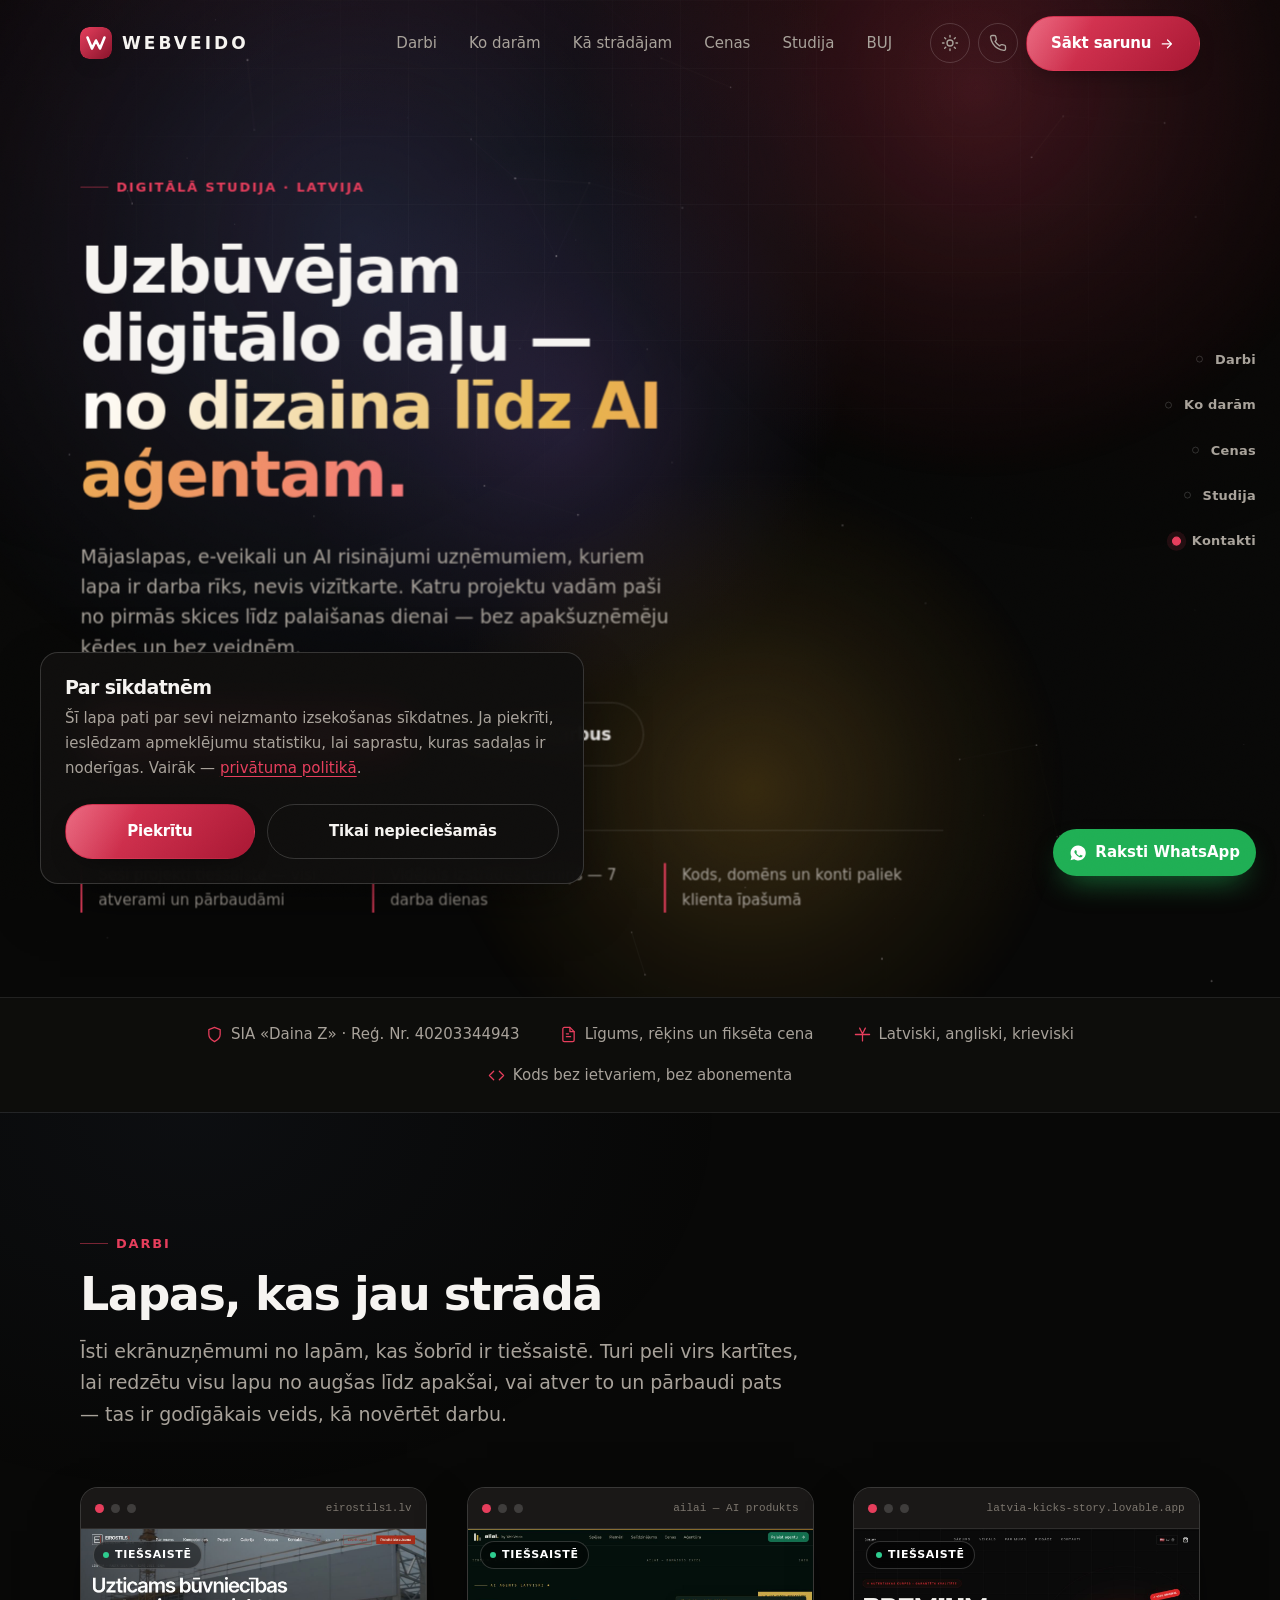
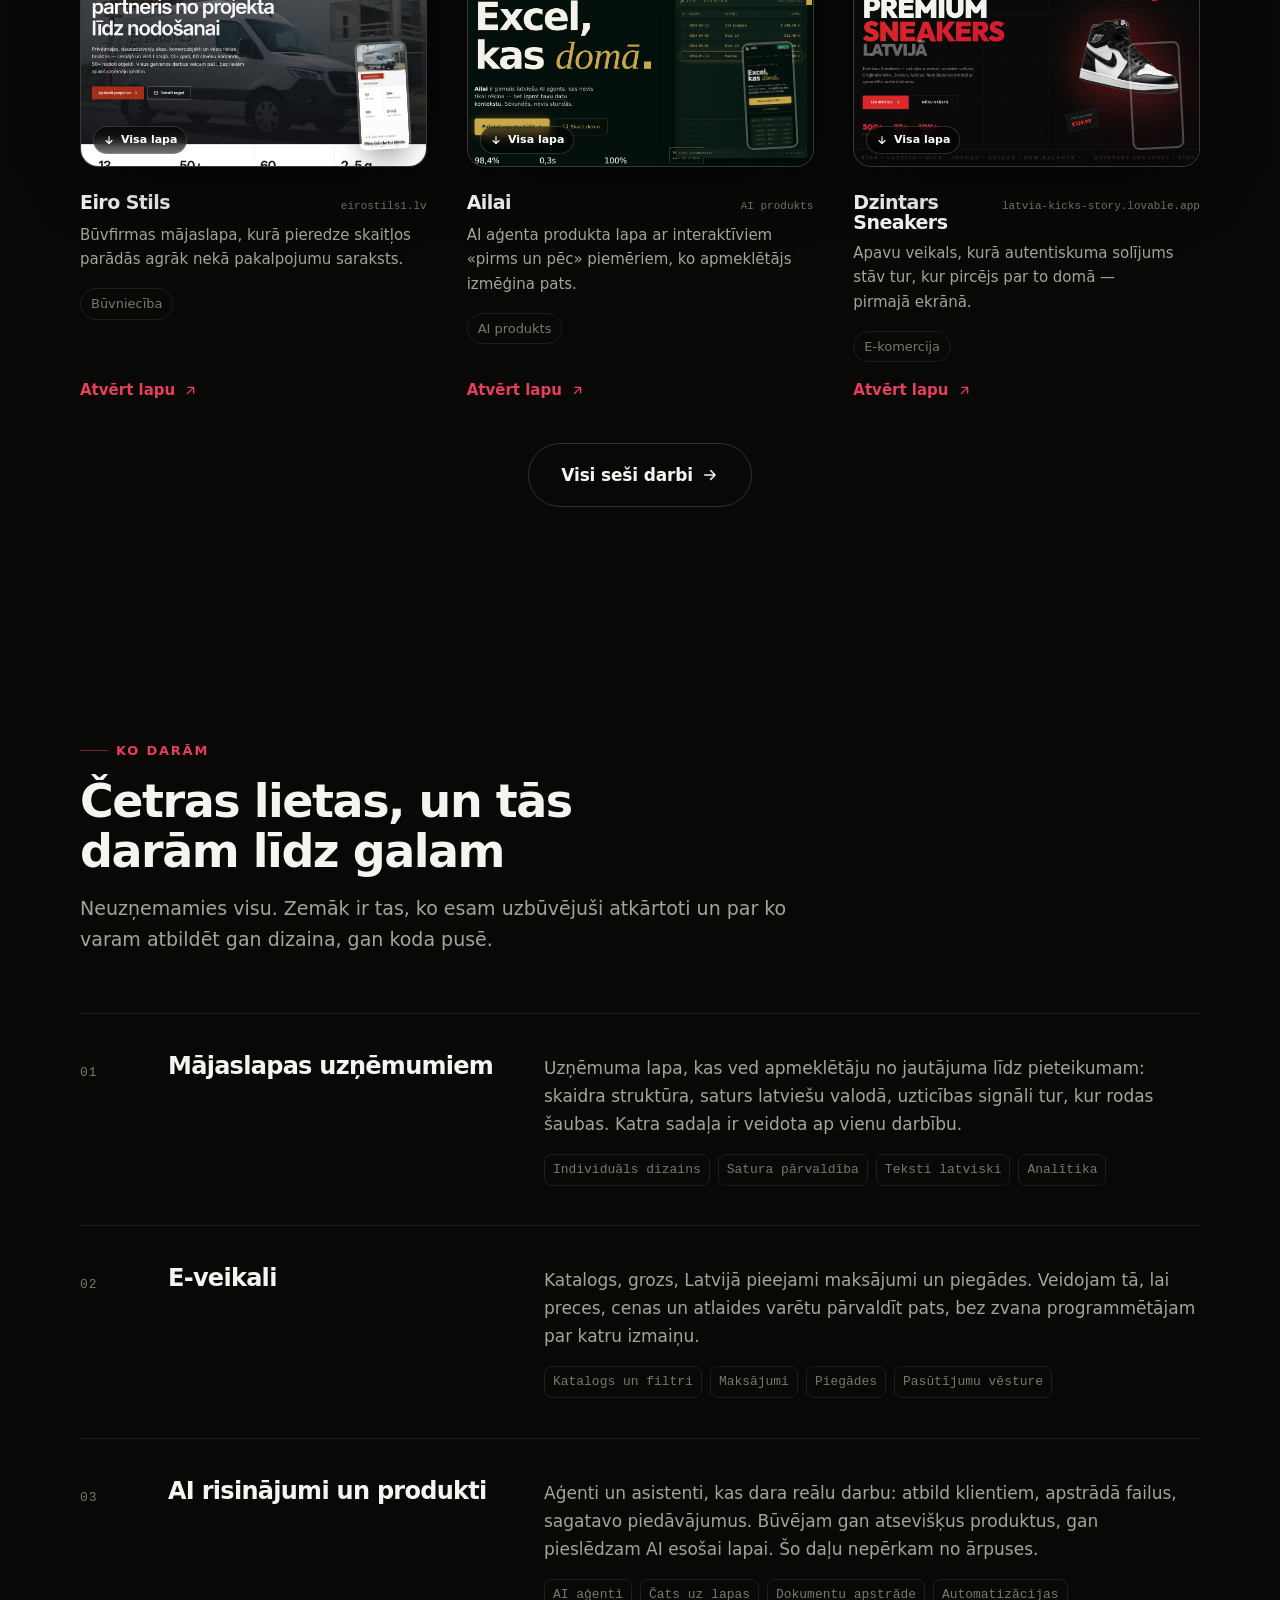
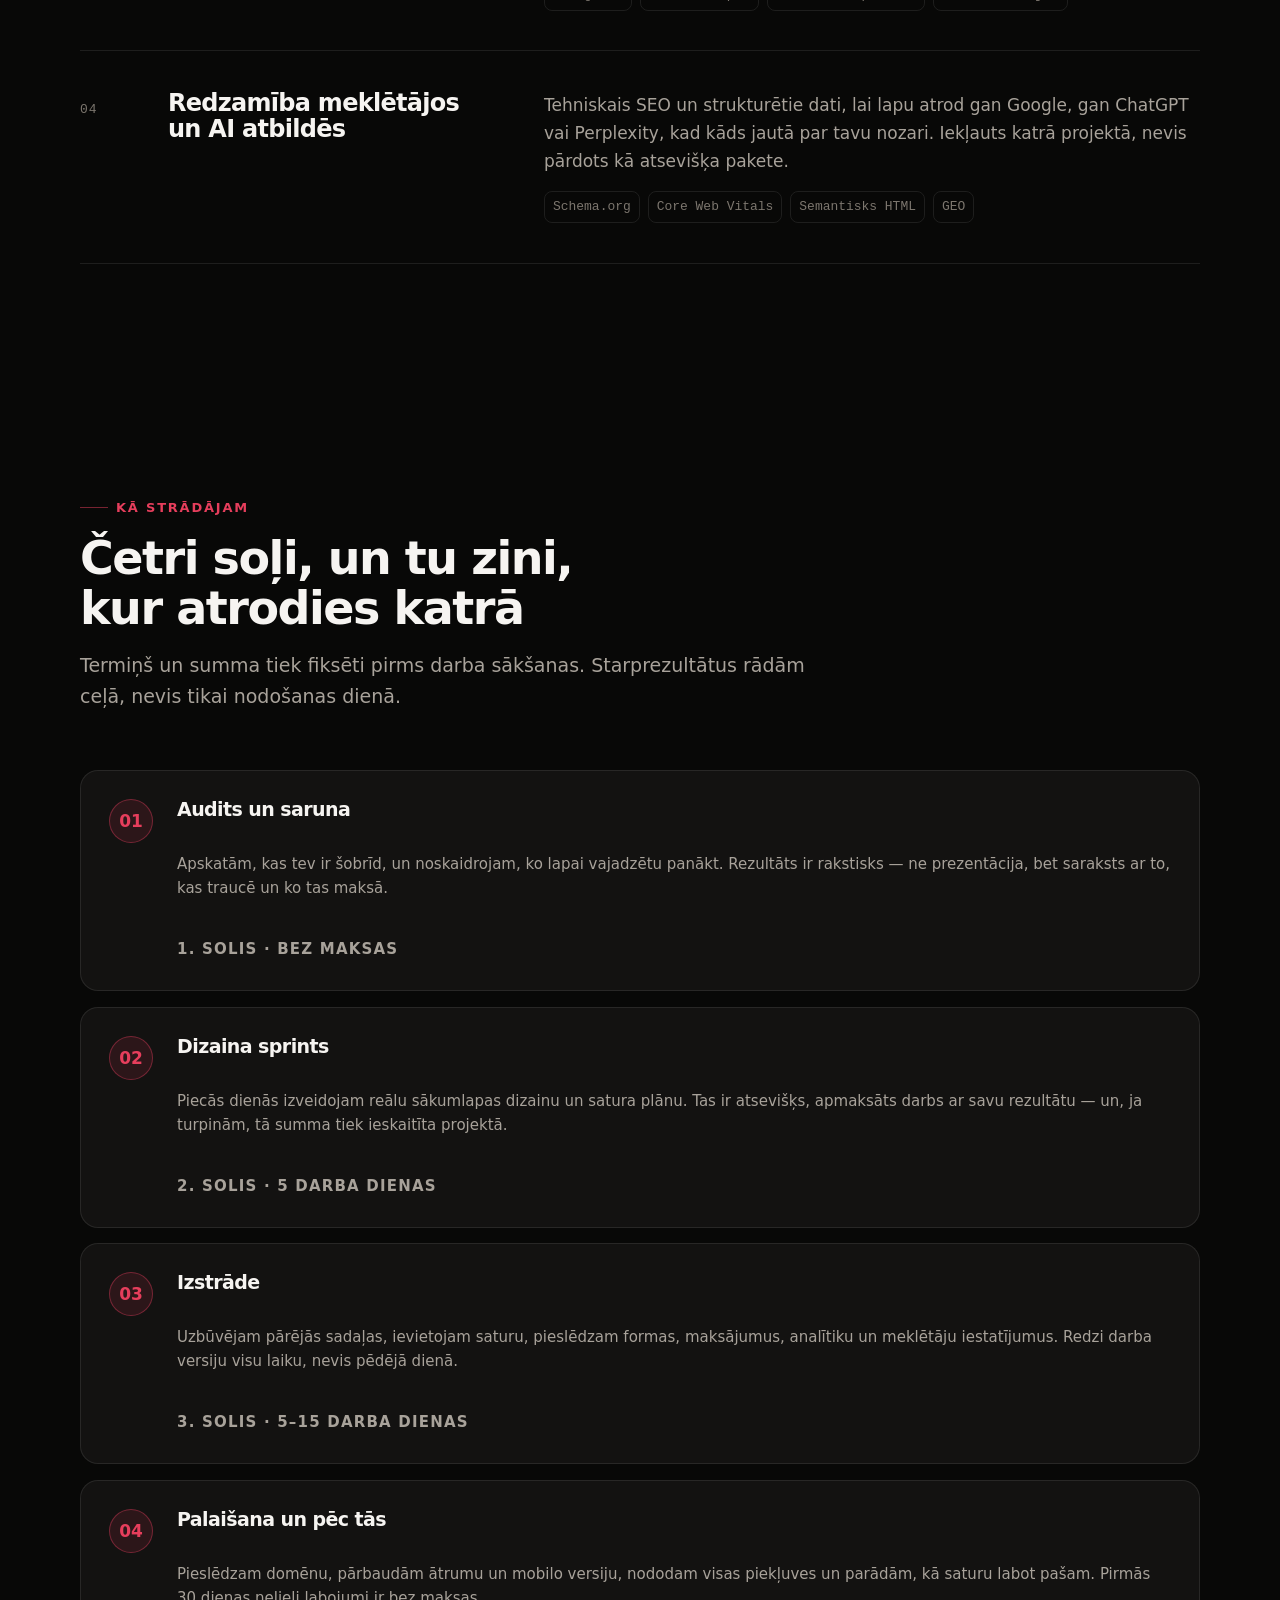
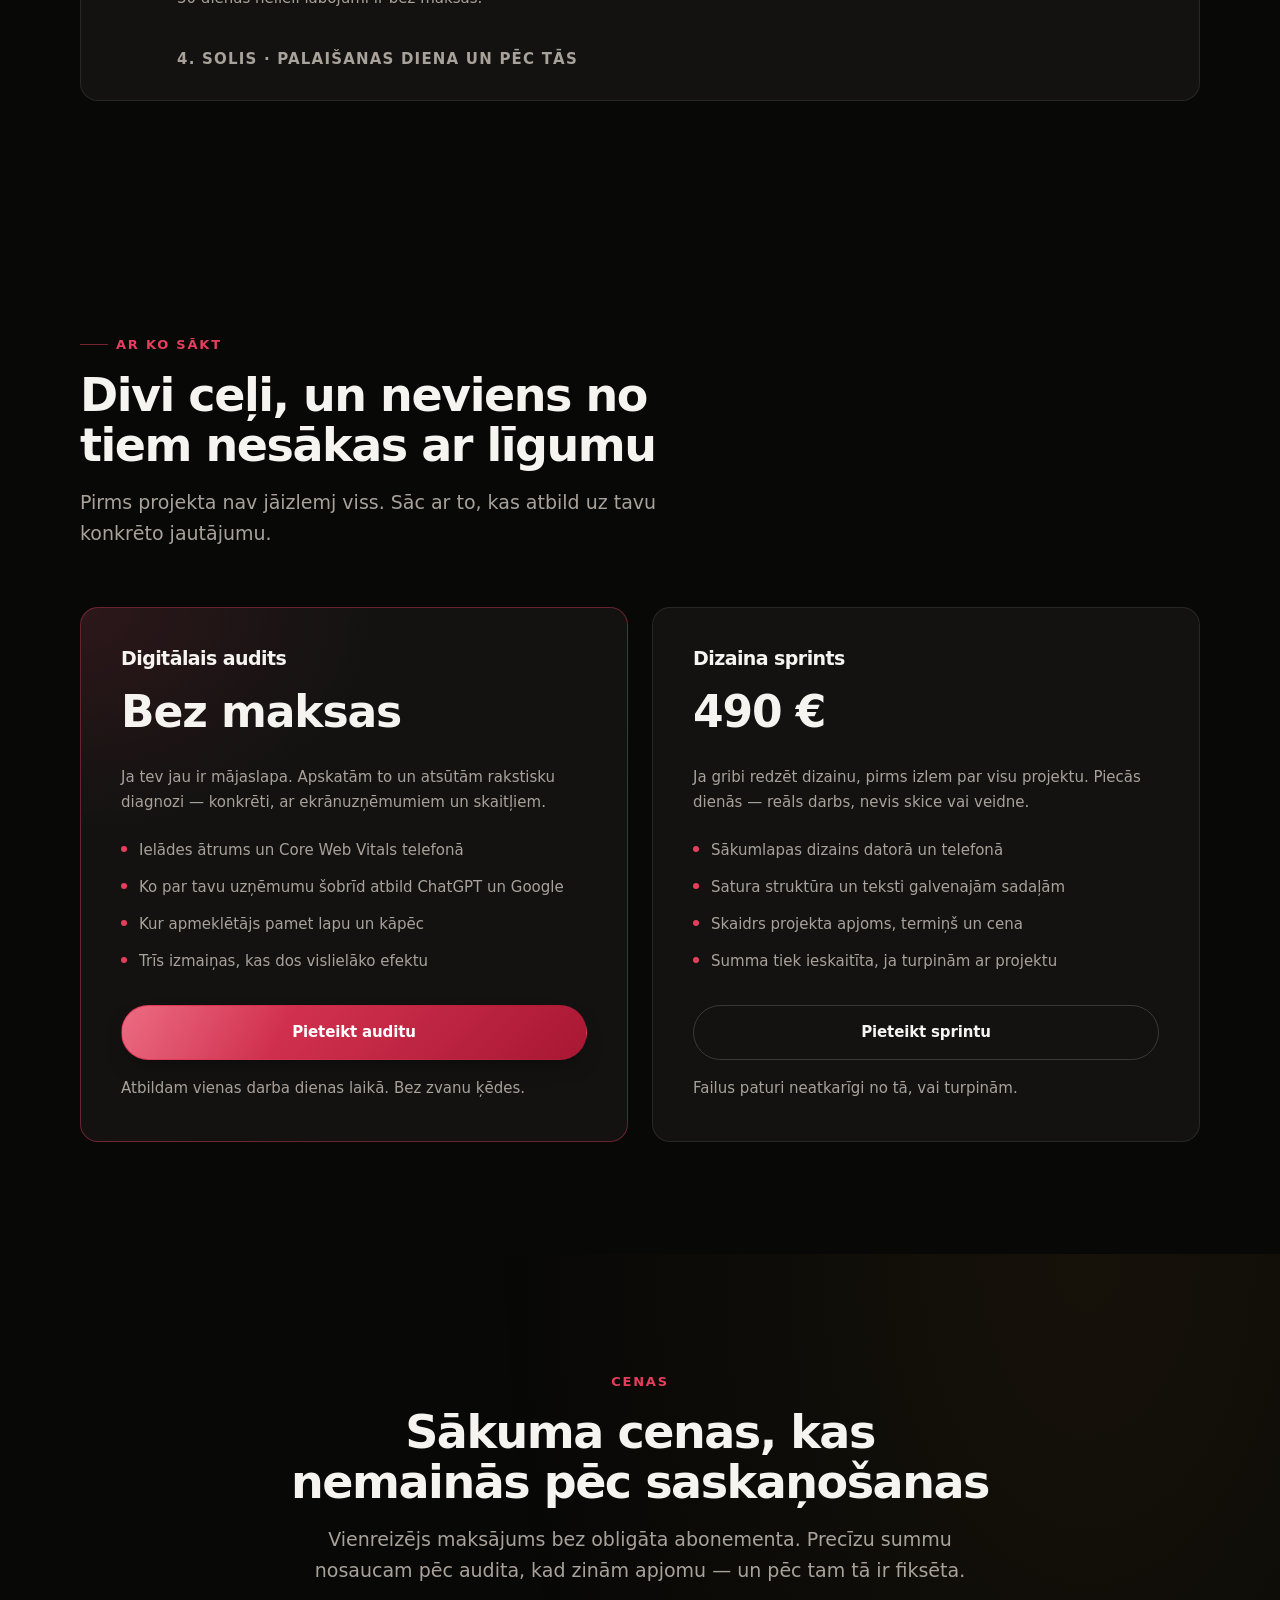
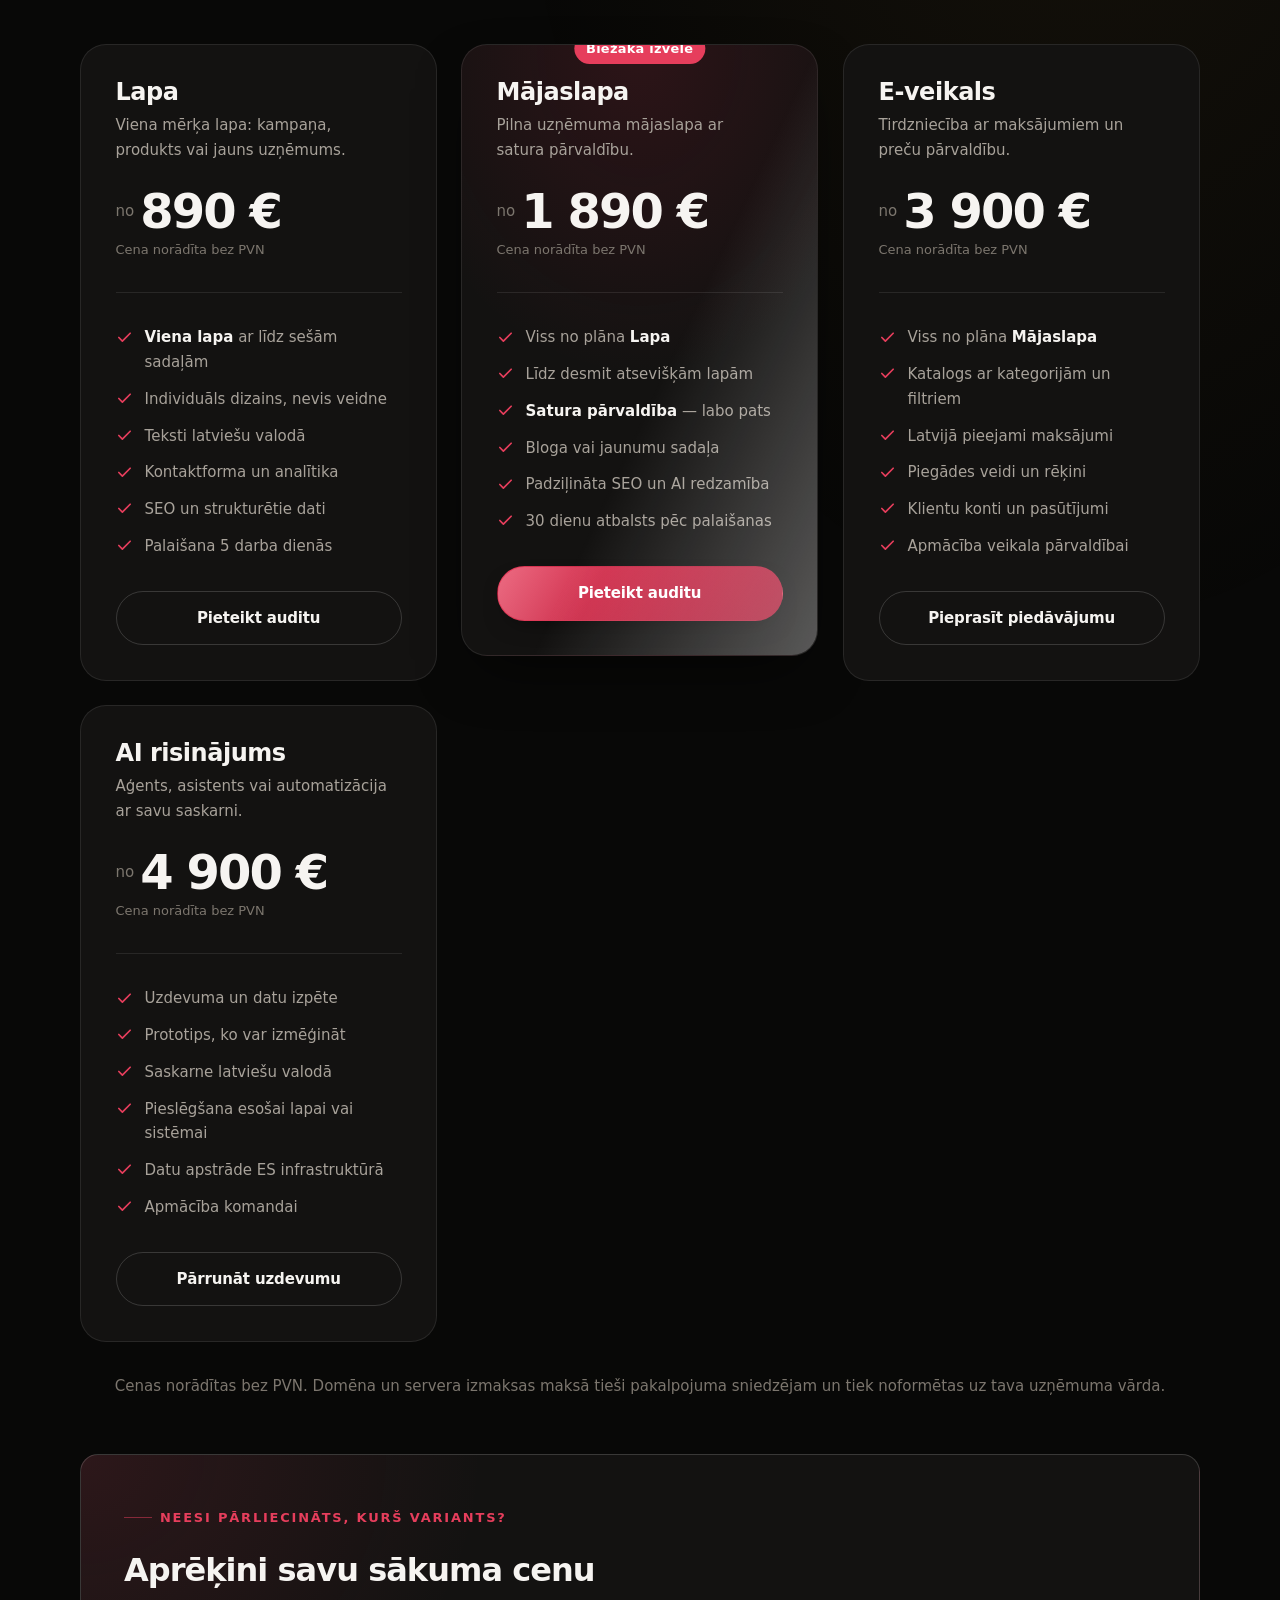
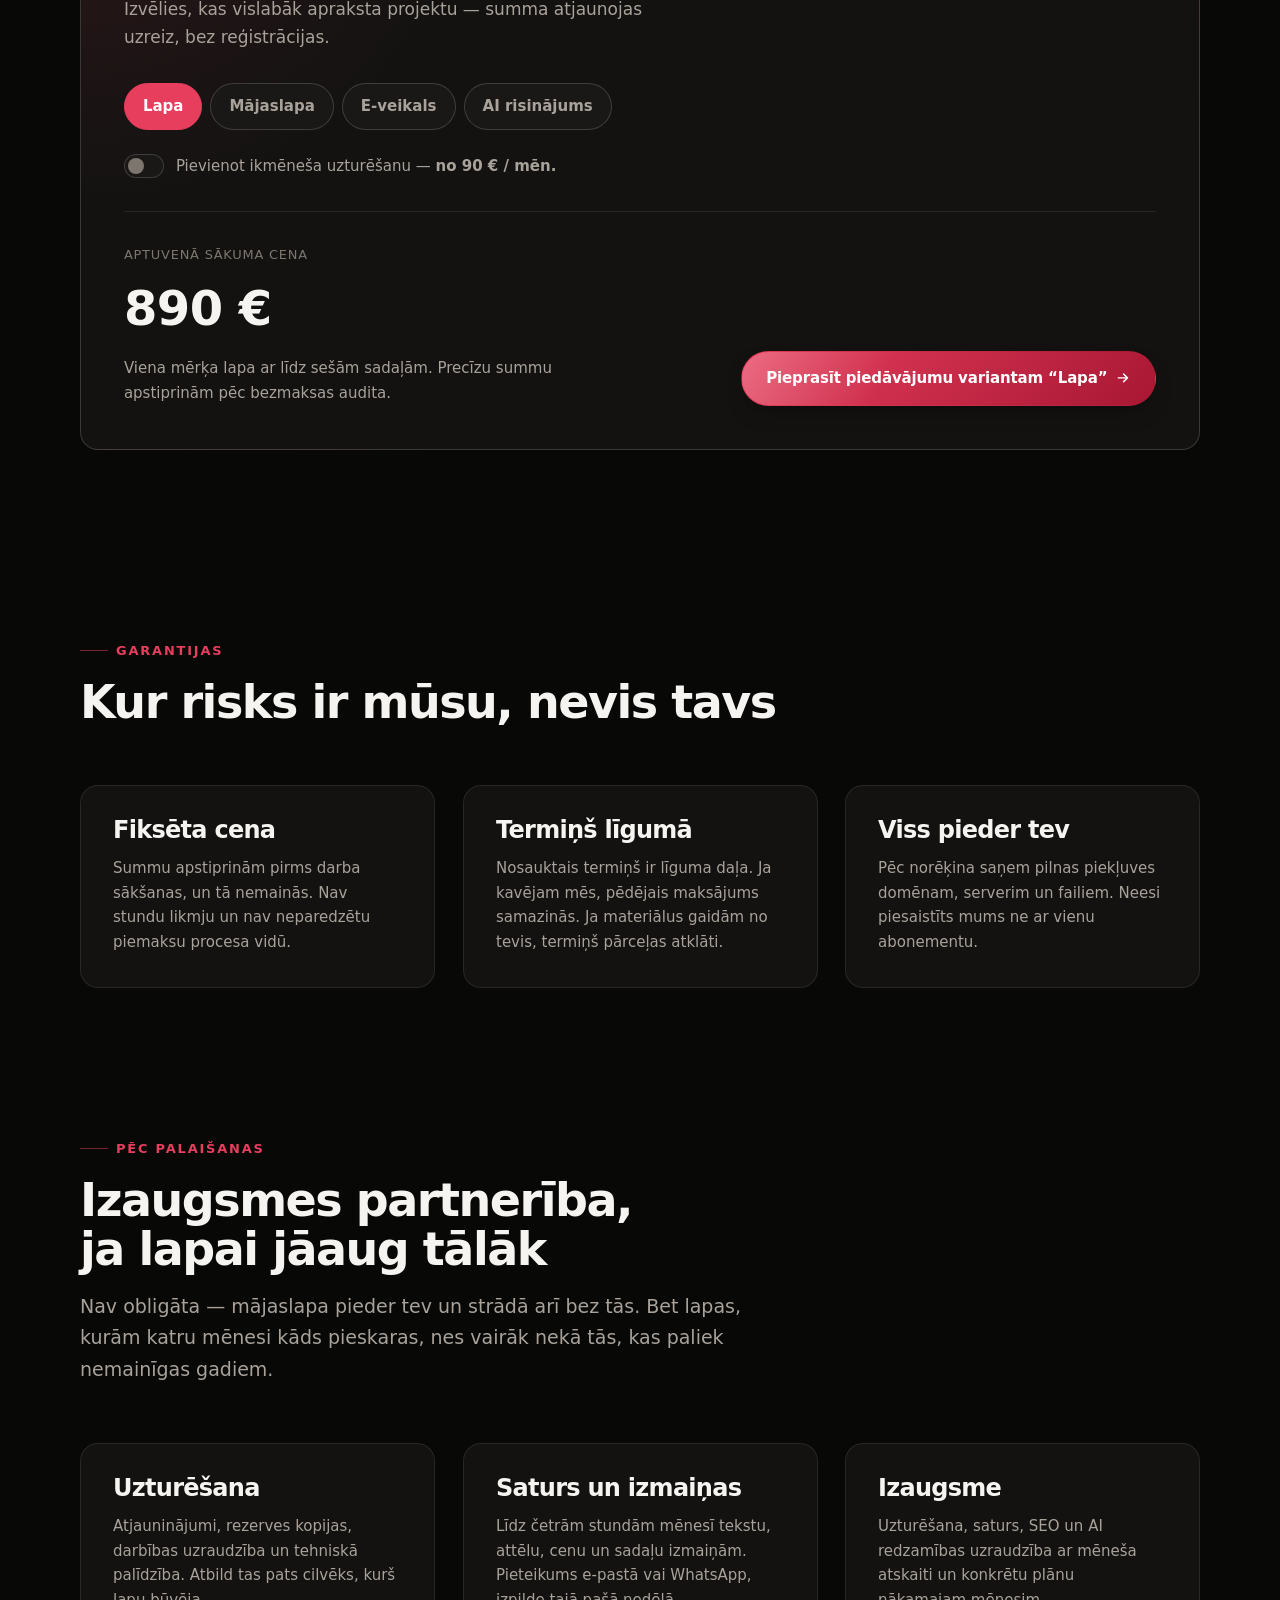
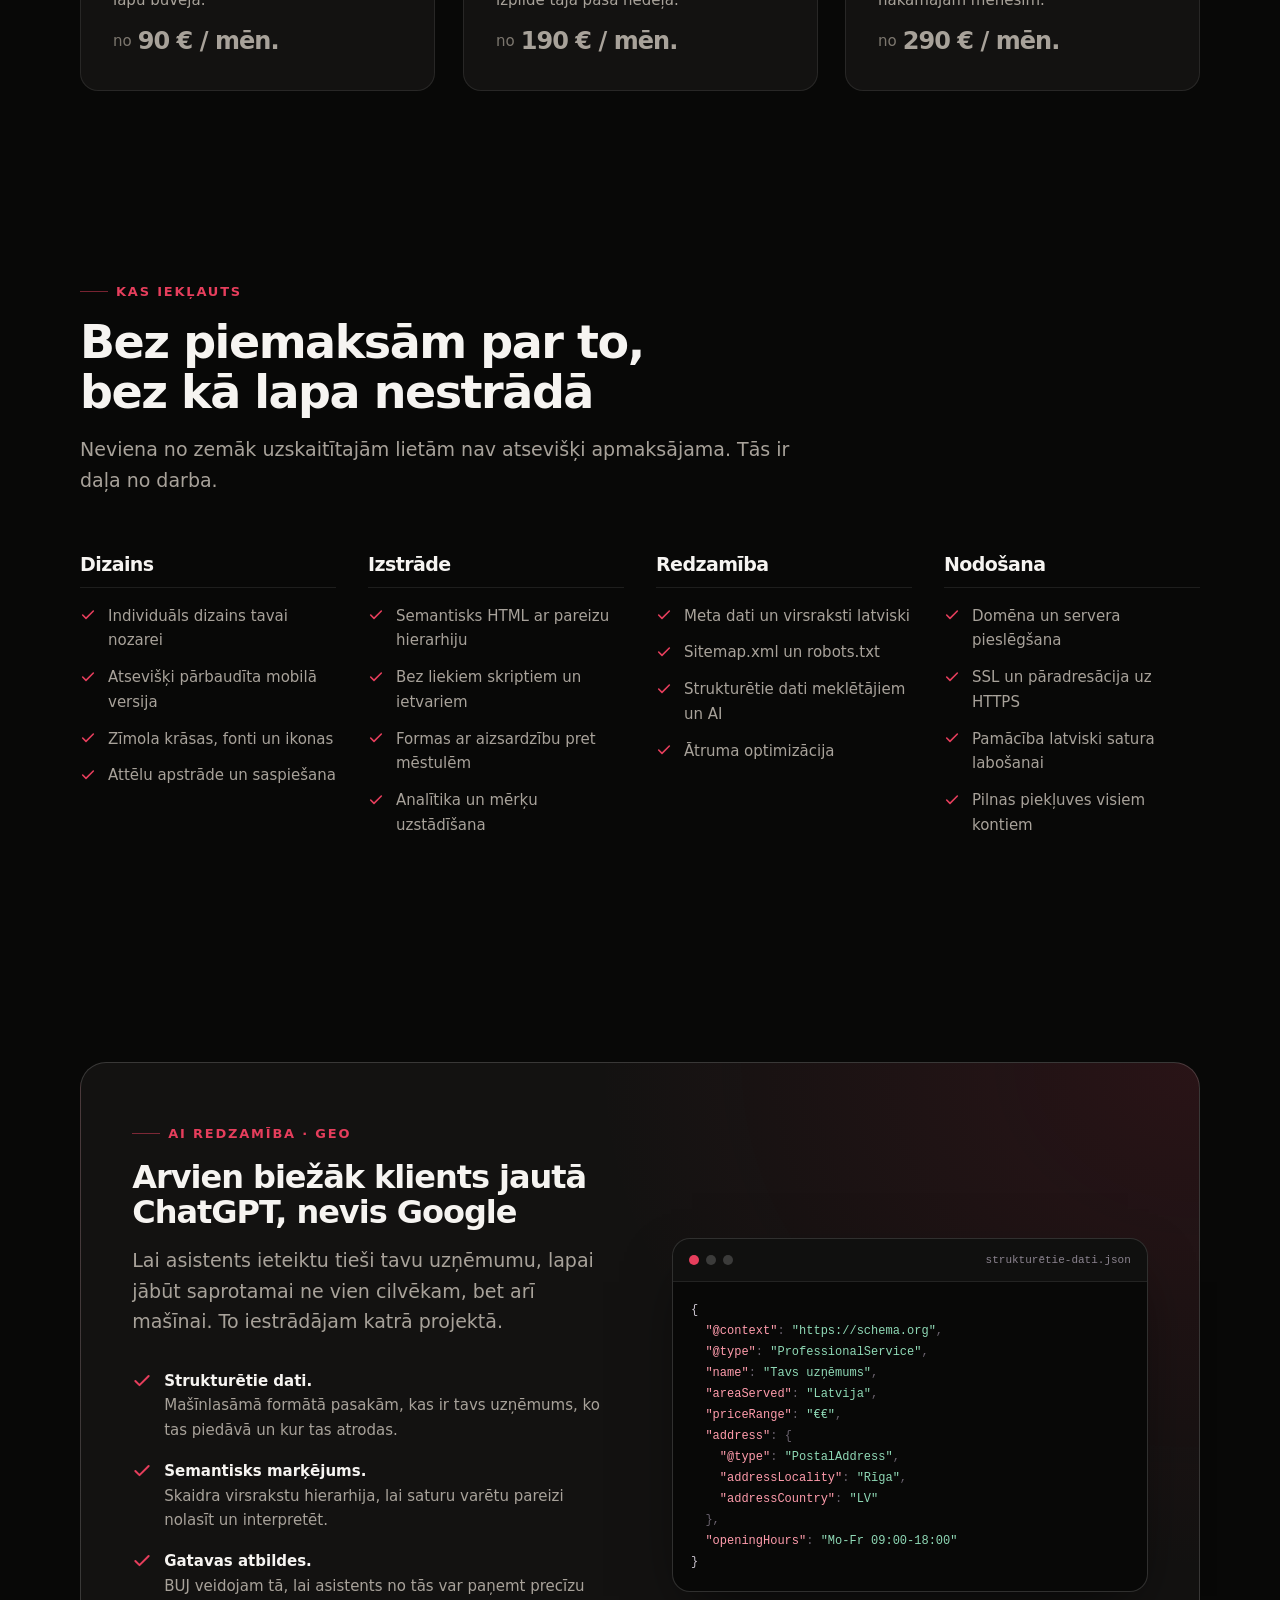
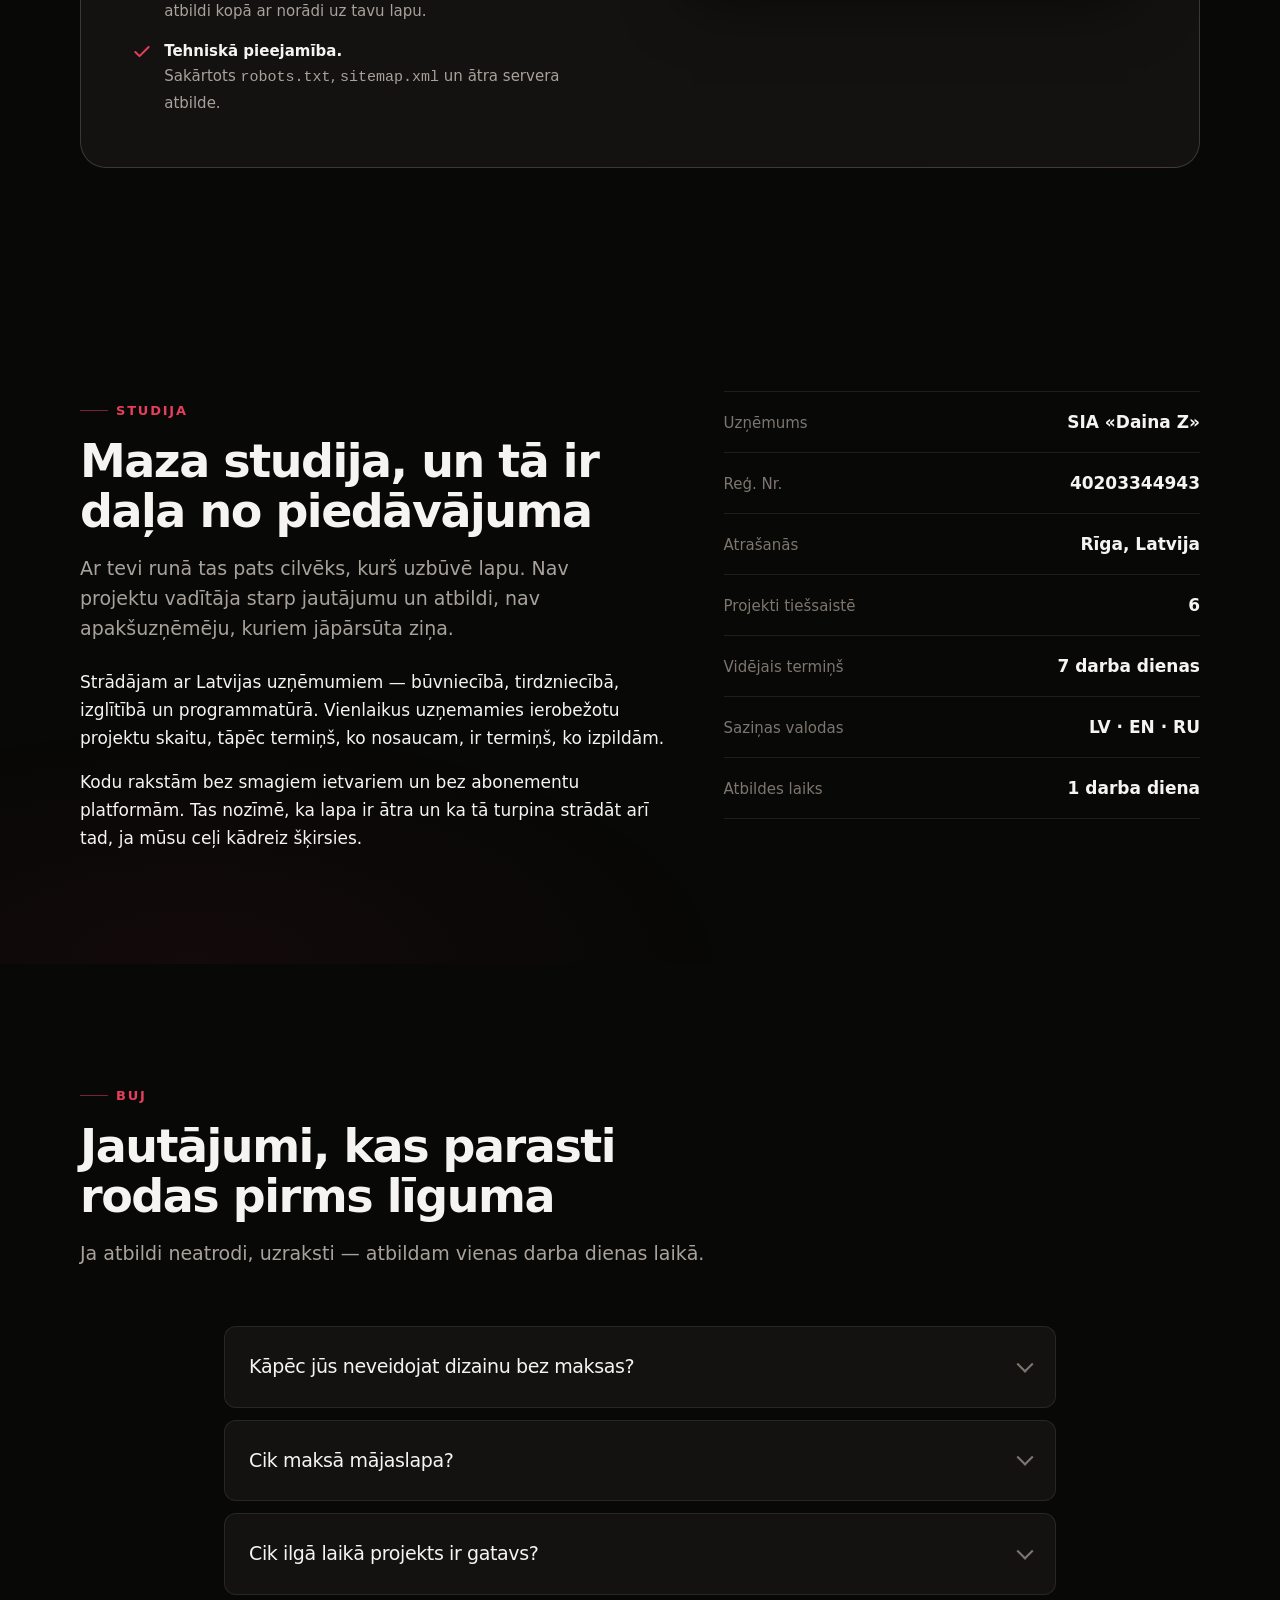
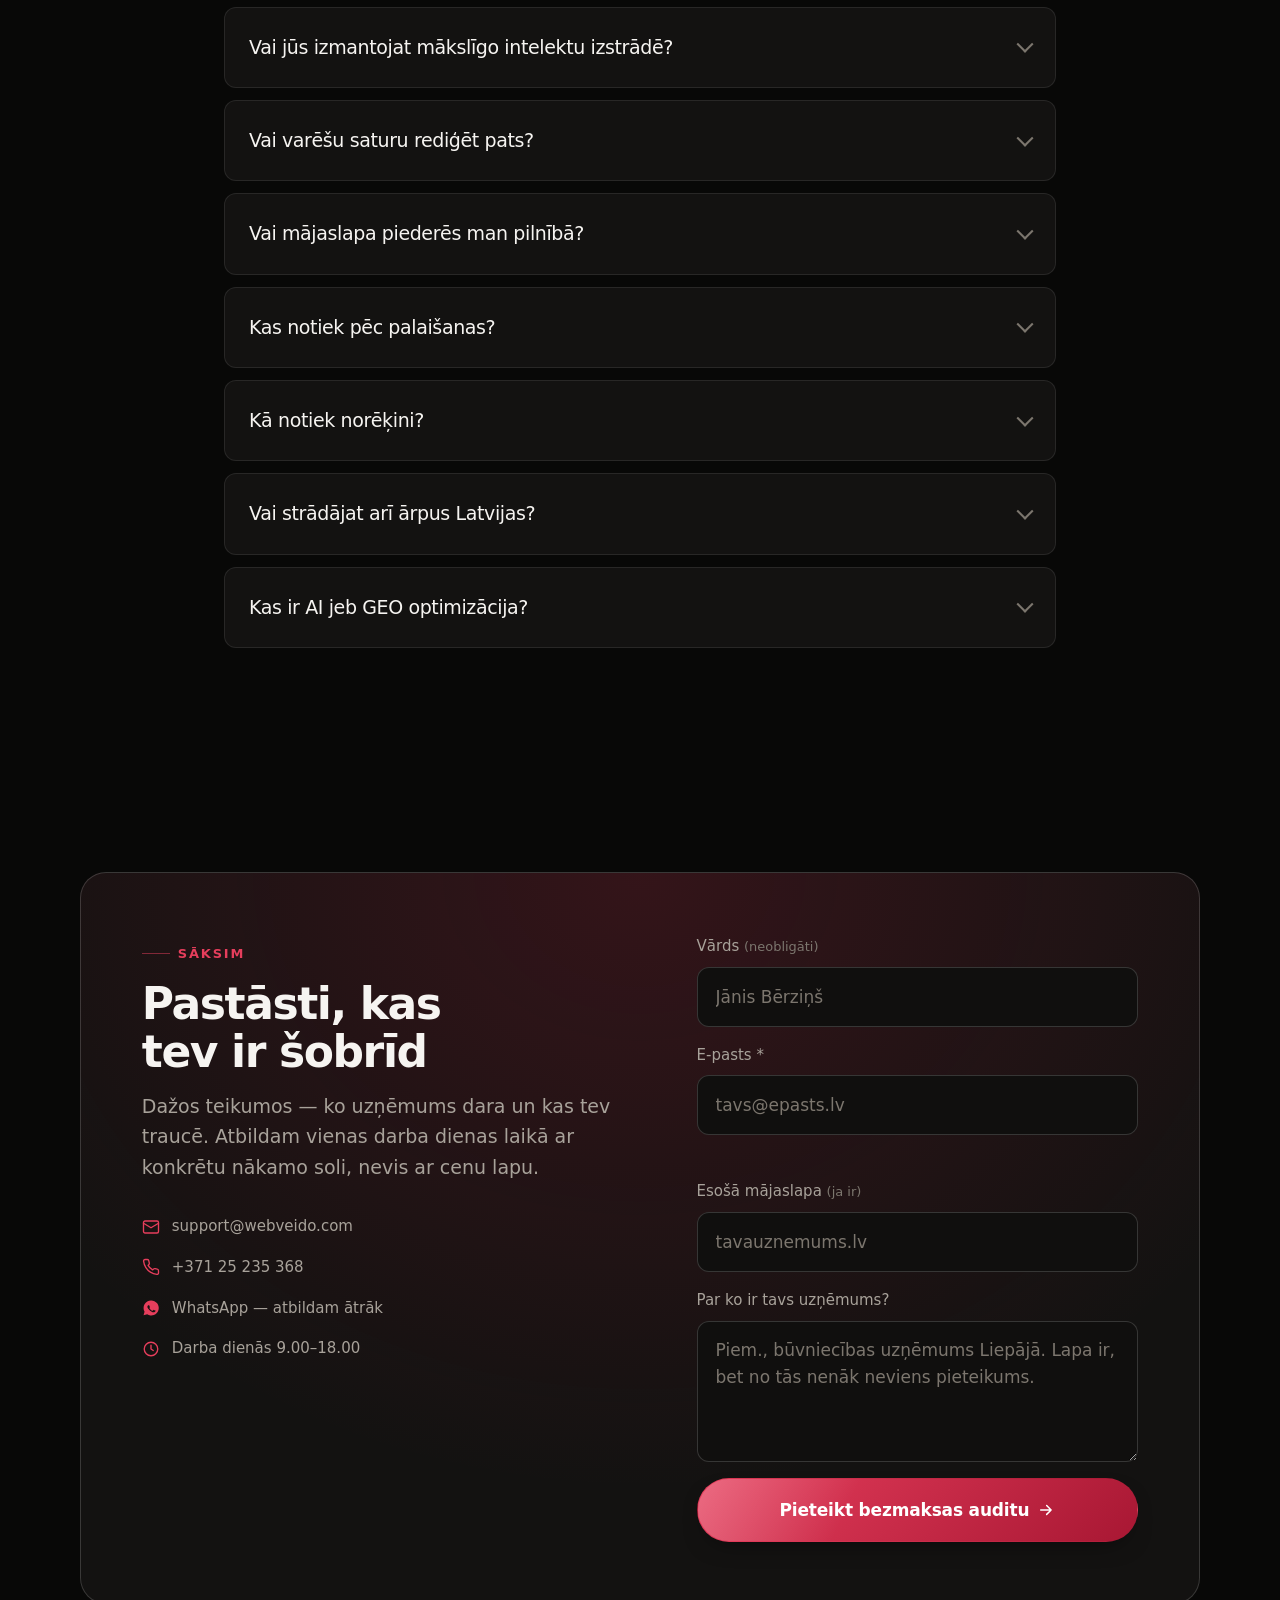
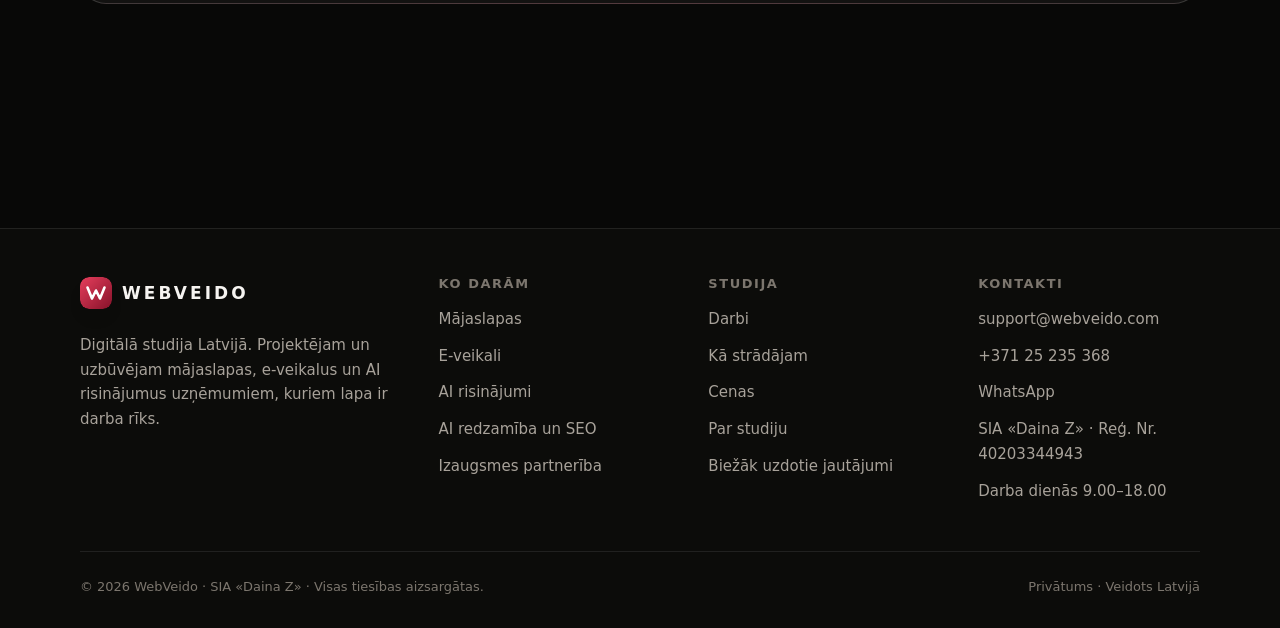
==== index.html @ 54ba17ff "Pievieno Content-Security-Policy visām lapām; salabo tēmas noteikšanu Drošības audits (klienta piepr" ====
<!DOCTYPE html>
<html lang="lv" data-theme="dark">
<head>
<meta charset="utf-8">
<meta name="viewport" content="width=device-width, initial-scale=1">
<meta http-equiv="Content-Security-Policy" content="default-src 'self'; script-src 'self' 'sha256-71qJaTguj82iY2ou8x5bIQvqmBp/e9+ynDNqD7NDgAI=' 'sha256-kgii2i1M7Pu3EfHoRusEAfZf8icAMwi3btIRmxMrqwg='; style-src 'self' 'unsafe-inline' https://fonts.googleapis.com; font-src 'self' https://fonts.gstatic.com; img-src 'self' data:; media-src 'self'; connect-src 'self'; object-src 'none'; base-uri 'self'; form-action 'self'">
<meta name="referrer" content="strict-origin-when-cross-origin">

<!-- Tēma jāizlemj pirms pirmās zīmēšanas, citādi lapa uzplaiksnī balta —
     tāpēc šis skripts ir gluži <head> sākumā, pirms jebkura resursa, kas
     varētu kavēt tā izpildi (piem., bloķējoša stila lapa). -->
<script>
  (function () {
    var root = document.documentElement;
    // Zīmola noklusējums ir tumšais režīms neatkarīgi no sistēmas iestatījuma.
    // Gaišo lietotājs var ieslēgt pats, un izvēle tiek saglabāta.
    try { root.setAttribute("data-theme", localStorage.getItem("wv-theme") || "dark"); }
    catch (e) { root.setAttribute("data-theme", "dark"); }
  })();
</script>

<title>WebVeido — mājaslapas, e-veikali un AI risinājumi | Digitālā studija Latvijā</title>
<meta name="description" content="Digitālā studija Latvijā. Projektējam un uzbūvējam mājaslapas, e-veikalus un AI risinājumus uzņēmumiem, kuriem lapa ir darba rīks. Sākam ar bezmaksas digitālo auditu.">
<meta name="author" content="WebVeido">
<meta name="robots" content="index, follow, max-image-preview:large, max-snippet:-1">
<link rel="canonical" href="https://webveido.com/lv/">

<!-- Valodu versijas -->
<link rel="alternate" hreflang="lv" href="https://webveido.com/lv/">
<link rel="alternate" hreflang="x-default" href="https://webveido.com/">

<!-- Open Graph -->
<meta property="og:type" content="website">
<meta property="og:locale" content="lv_LV">
<meta property="og:site_name" content="WebVeido">
<meta property="og:url" content="https://webveido.com/lv/">
<meta property="og:title" content="WebVeido — mājaslapas, e-veikali un AI risinājumi">
<meta property="og:description" content="Digitālā studija Latvijā. Uzbūvējam mājaslapas, e-veikalus un AI risinājumus uzņēmumiem, kuriem lapa ir darba rīks.">
<meta property="og:image" content="https://webveido.com/assets/img/og.png">
<meta property="og:image:width" content="1200">
<meta property="og:image:height" content="630">
<meta property="og:image:alt" content="WebVeido — digitālā studija Latvijā">

<!-- Twitter -->
<meta name="twitter:card" content="summary_large_image">
<meta name="twitter:title" content="WebVeido — mājaslapas, e-veikali un AI risinājumi">
<meta name="twitter:description" content="Digitālā studija Latvijā. Sākam ar bezmaksas digitālo auditu.">
<meta name="twitter:image" content="https://webveido.com/assets/img/og.png">

<meta name="theme-color" content="#080807">

<link rel="icon" href="/assets/img/favicon.svg" type="image/svg+xml">
<link rel="apple-touch-icon" href="/assets/img/apple-touch-icon.png">
<link rel="manifest" href="/site.webmanifest">

<!-- Fonti: media="print" liek pārlūkam ielādēt failu bez renderēšanas
     bloķēšanas; skripts uzreiz pēc tam pārslēdz uz "all". Iepriekš šis
     pārslēgs bija `onload="…"` uz paša saraksta elementa — iekļauts notikumu
     apstrādātājs, kam vajadzētu 'unsafe-inline' CSP script-src. Tā vietā
     tas tagad ir atsevišķs neliels skripts (droši aprakstāms ar CSP hash),
     kas neaizkavē augstāk esošo tēmas skriptu, jo `media="print"` lapas
     nebloķē ne renderēšanu, ne tām sekojošo skriptu izpildi. -->
<link rel="preconnect" href="https://fonts.googleapis.com">
<link rel="preconnect" href="https://fonts.gstatic.com" crossorigin>
<link id="gfonts" rel="stylesheet" media="print"
      href="https://fonts.googleapis.com/css2?family=Inter:wght@400;500;600;700&family=Outfit:wght@500;600;700&display=swap">
<script>document.getElementById("gfonts").media = "all";</script>
<noscript><link rel="stylesheet" href="https://fonts.googleapis.com/css2?family=Inter:wght@400;500;600;700&family=Outfit:wght@500;600;700&display=swap"></noscript>

<link rel="stylesheet" href="/assets/css/main.css">
<link rel="stylesheet" href="/assets/css/motion.css">
</head>

<body>
<div class="grain" aria-hidden="true"></div>
<a class="skip-link" href="#saturs">Pāriet uz galveno saturu</a>

<!-- Ritināšanas progress -->
<div class="progress" id="progress" role="presentation"></div>

<!-- Nodaļu josla: īss ceļvedis lēmuma virzienā — pierādījums, iespējas,
     cena, uzticība, darbība. Redzama tikai platā ekrānā. -->
<nav class="chapters" aria-label="Ātrā pāreja pa sadaļām">
  <a href="#darbi"><span class="chapters__dot"></span><span class="chapters__tip">Darbi</span></a>
  <a href="#kompetences"><span class="chapters__dot"></span><span class="chapters__tip">Ko darām</span></a>
  <a href="#cenas"><span class="chapters__dot"></span><span class="chapters__tip">Cenas</span></a>
  <a href="#studija"><span class="chapters__dot"></span><span class="chapters__tip">Studija</span></a>
  <a href="#sakt"><span class="chapters__dot"></span><span class="chapters__tip">Kontakti</span></a>
</nav>

<!-- Sīkdatņu piekrišana -->
<section class="consent" id="consent" data-open="false" aria-labelledby="consent-title" hidden>
  <h2 id="consent-title">Par sīkdatnēm</h2>
  <p>
    Šī lapa pati par sevi neizmanto izsekošanas sīkdatnes. Ja piekrīti, ieslēdzam
    apmeklējumu statistiku, lai saprastu, kuras sadaļas ir noderīgas.
    Vairāk — <a href="/privatums.html">privātuma politikā</a>.
  </p>
  <div class="consent__actions">
    <button class="btn btn--primary" type="button" id="consent-accept">Piekrītu</button>
    <button class="btn btn--ghost" type="button" id="consent-decline">Tikai nepieciešamās</button>
  </div>
</section>

<!-- ====================== GALVENE ====================== -->
<header class="header" id="galvene">
  <div class="container header__inner">
    <a class="logo" href="#" aria-label="WebVeido — sākumlapa">
      <img class="logo__mark" src="/assets/img/logo.svg" alt="" width="32" height="32" aria-hidden="true">
      <span>WebVeido</span>
    </a>

    <nav class="nav" aria-label="Galvenā navigācija">
      <ul class="nav__list">
        <li><a class="nav__link" href="#darbi">Darbi</a></li>
        <li><a class="nav__link" href="#kompetences">Ko darām</a></li>
        <li><a class="nav__link" href="#process">Kā strādājam</a></li>
        <li><a class="nav__link" href="#cenas">Cenas</a></li>
        <li><a class="nav__link" href="#studija">Studija</a></li>
        <li><a class="nav__link" href="#buj">BUJ</a></li>
      </ul>
    </nav>

    <div class="header__actions">
      <button class="icon-btn theme-toggle" type="button" id="theme-toggle"
              aria-label="Pārslēgt gaišo vai tumšo režīmu">
        <svg class="icon-sun" viewBox="0 0 24 24" fill="none" stroke="currentColor" stroke-width="1.8"
             stroke-linecap="round" aria-hidden="true">
          <circle cx="12" cy="12" r="4"/>
          <path d="M12 2v2m0 16v2M4.9 4.9l1.4 1.4m11.4 11.4 1.4 1.4M2 12h2m16 0h2M4.9 19.1l1.4-1.4M17.7 6.3l1.4-1.4"/>
        </svg>
        <svg class="icon-moon" viewBox="0 0 24 24" fill="none" stroke="currentColor" stroke-width="1.8"
             stroke-linecap="round" stroke-linejoin="round" aria-hidden="true">
          <path d="M21 12.8A9 9 0 1 1 11.2 3a7 7 0 0 0 9.8 9.8z"/>
        </svg>
      </button>

      <a class="icon-btn" href="tel:+37125235368" aria-label="Zvanīt WebVeido">
        <svg viewBox="0 0 24 24" fill="none" stroke="currentColor" stroke-width="1.8"
             stroke-linecap="round" stroke-linejoin="round" aria-hidden="true">
          <path d="M22 16.9v3a2 2 0 0 1-2.2 2 19.8 19.8 0 0 1-8.6-3.1 19.5 19.5 0 0 1-6-6A19.8 19.8 0 0 1 2.1 4.2 2 2 0 0 1 4.1 2h3a2 2 0 0 1 2 1.7c.1 1 .3 1.9.6 2.8a2 2 0 0 1-.5 2.1L8.1 9.9a16 16 0 0 0 6 6l1.3-1.1a2 2 0 0 1 2.1-.5c.9.3 1.8.5 2.8.6a2 2 0 0 1 1.7 2z"/>
        </svg>
      </a>

      <a class="btn btn--primary" href="#sakt">
        Sākt sarunu
        <svg viewBox="0 0 24 24" fill="none" stroke="currentColor" stroke-width="2"
             stroke-linecap="round" stroke-linejoin="round" aria-hidden="true">
          <path d="M5 12h14M13 6l6 6-6 6"/>
        </svg>
      </a>

      <button class="icon-btn nav-toggle" type="button" id="nav-toggle"
              aria-expanded="false" aria-controls="mobila-navigacija" aria-label="Atvērt izvēlni">
        <svg viewBox="0 0 24 24" fill="none" stroke="currentColor" stroke-width="1.8"
             stroke-linecap="round" aria-hidden="true">
          <path d="M4 7h16M4 12h16M4 17h16"/>
        </svg>
      </button>
    </div>
  </div>
</header>

<!-- Mobilā navigācija -->
<nav class="mobile-nav" id="mobila-navigacija" data-open="false" aria-label="Mobilā navigācija">
  <a href="#darbi">Darbi</a>
  <a href="#kompetences">Ko darām</a>
  <a href="#process">Kā strādājam</a>
  <a href="#sakums">Ar ko sākt</a>
  <a href="#cenas">Cenas</a>
  <a href="#ieklauts">Kas iekļauts</a>
  <a href="#ai-redzamiba">AI redzamība</a>
  <a href="#studija">Par studiju</a>
  <a href="#buj">BUJ</a>
  <a class="btn btn--primary btn--lg" href="#sakt">Sākt sarunu</a>
</nav>

<main id="saturs">

  <!-- ====================== HERO ======================
       Pozicionēšanas pamats: vispirms pasakām, kas mēs esam un ko būvējam,
       nevis cik lēti. Cenas šajā ekrānā nav ar nolūku — skat. STRATEGY.md. -->
  <section class="hero hero--plain">
    <canvas class="hero__canvas" id="hero-canvas" aria-hidden="true"></canvas>
    <div class="hero__spot" aria-hidden="true"></div>
    <div class="container">
      <div class="hero__intro">
        <span class="eyebrow">Digitālā studija · Latvija</span>

        <h1>
          Uzbūvējam digitālo daļu —<br>
          <span class="text-grad">no dizaina līdz AI aģentam.</span>
        </h1>

        <p class="lead hero__lead">
          Mājaslapas, e-veikali un AI risinājumi uzņēmumiem, kuriem lapa ir darba
          rīks, nevis vizītkarte. Katru projektu vadām paši no pirmās skices līdz
          palaišanas dienai — bez apakšuzņēmēju ķēdes un bez veidnēm.
        </p>

        <div class="hero__actions">
          <a class="btn btn--primary btn--lg" href="#sakt">
            Sākt ar bezmaksas auditu
            <svg viewBox="0 0 24 24" fill="none" stroke="currentColor" stroke-width="2"
                 stroke-linecap="round" stroke-linejoin="round" aria-hidden="true">
              <path d="M5 12h14M13 6l6 6-6 6"/>
            </svg>
          </a>
          <a class="btn btn--ghost btn--lg" href="#darbi">Apskatīt darbus</a>
        </div>

        <ul class="hero__proof">
          <li>Seši projekti tiešsaistē — visi atverami un pārbaudāmi</li>
          <li>Vidējais izstrādes termiņš — 7 darba dienas</li>
          <li>Kods, domēns un konti paliek klienta īpašumā</li>
        </ul>
      </div>
    </div>
  </section>

  <!-- ====================== UZTICĪBAS JOSLA ====================== -->
  <section class="trust" aria-label="Uzticamības apliecinājumi">
    <div class="container trust__inner">
      <p class="trust__item">
        <svg viewBox="0 0 24 24" fill="none" stroke="currentColor" stroke-width="1.8"
             stroke-linecap="round" stroke-linejoin="round" aria-hidden="true">
          <path d="M12 22s8-4 8-10V5l-8-3-8 3v7c0 6 8 10 8 10z"/>
        </svg>
        SIA «Daina Z» · Reģ. Nr. 40203344943
      </p>
      <p class="trust__item">
        <svg viewBox="0 0 24 24" fill="none" stroke="currentColor" stroke-width="1.8"
             stroke-linecap="round" stroke-linejoin="round" aria-hidden="true">
          <path d="M14 2H6a2 2 0 0 0-2 2v16a2 2 0 0 0 2 2h12a2 2 0 0 0 2-2V8z"/>
          <path d="M14 2v6h6M9 15h6M9 11h3"/>
        </svg>
        Līgums, rēķins un fiksēta cena
      </p>
      <p class="trust__item">
        <svg viewBox="0 0 24 24" fill="none" stroke="currentColor" stroke-width="1.8"
             stroke-linecap="round" stroke-linejoin="round" aria-hidden="true">
          <path d="m8 3 4 8 4-8M2 12h20M12 12v9"/>
        </svg>
        Latviski, angliski, krieviski
      </p>
      <p class="trust__item">
        <svg viewBox="0 0 24 24" fill="none" stroke="currentColor" stroke-width="1.8"
             stroke-linecap="round" stroke-linejoin="round" aria-hidden="true">
          <path d="m16 18 6-6-6-6M8 6l-6 6 6 6"/>
        </svg>
        Kods bez ietvariem, bez abonementa
      </p>
    </div>
  </section>

  <!-- ====================== DARBI ======================
       Darbi ir tūlīt aiz hero ar nolūku: pierādījums pirms solījuma. -->
  <section class="section section--proof" id="darbi" aria-labelledby="darbi-virsraksts">
    <div class="container">
      <div class="section-head" data-reveal="3d">
        <span class="eyebrow">Darbi</span>
        <h2 id="darbi-virsraksts">Lapas, kas jau strādā</h2>
        <p>
          Īsti ekrānuzņēmumi no lapām, kas šobrīd ir tiešsaistē. Turi peli virs
          kartītes, lai redzētu visu lapu no augšas līdz apakšai, vai atver to un
          pārbaudi pats — tas ir godīgākais veids, kā novērtēt darbu.
        </p>
      </div>

      <div class="works">
        <article class="work" data-reveal>
          <div class="work__frame">
            <div class="work__bar"><i></i><i></i><i></i><span class="work__url">eirostils1.lv</span></div>
            <div class="work__viewport">
              <span class="work__live"><i aria-hidden="true"></i>Tiešsaistē</span>
              <span class="work__hint">
                <svg viewBox="0 0 24 24" fill="none" stroke="currentColor" stroke-width="2.2"
                     stroke-linecap="round" stroke-linejoin="round" aria-hidden="true">
                  <path d="M12 5v14M6 13l6 6 6-6"/>
                </svg>
                Visa lapa
              </span>
              <img class="work__shot" src="/assets/img/darbi/eirostils.jpg" width="1280" height="3400"
                   loading="lazy" decoding="async"
                   alt="Eiro Stils mājaslapas ekrānuzņēmums — būvniecības uzņēmuma sākumlapa">
              <video class="work__video" muted loop playsinline preload="none"
                     poster="/assets/img/darbi/eirostils.jpg" data-src="/assets/video/eirostils-preview.mp4"
                     aria-hidden="true" tabindex="-1"></video>
              <img class="work__phone" src="/assets/img/darbi/eirostils-mobile.jpg" width="390" height="844"
                   loading="lazy" decoding="async" alt="Tā pati lapa telefona ekrānā">
            </div>
          </div>

          <div class="work__head">
            <h3>Eiro Stils</h3>
            <span class="work__domain">eirostils1.lv</span>
          </div>

          <p>Būvfirmas mājaslapa, kurā pieredze skaitļos parādās agrāk nekā pakalpojumu saraksts.</p>

          <div class="work__meta"><span>Būvniecība</span></div>

          <a class="work__link" href="https://eirostils1.lv" target="_blank" rel="noopener">
            Atvērt lapu <svg viewBox="0 0 24 24" fill="none" stroke="currentColor" stroke-width="2.2" stroke-linecap="round" stroke-linejoin="round" aria-hidden="true"><path d="M7 17 17 7M8 7h9v9"/></svg>
          </a>
        </article>

        <article class="work" data-reveal style="--reveal-delay:80ms">
          <div class="work__frame">
            <div class="work__bar"><i></i><i></i><i></i><span class="work__url">ailai — AI produkts</span></div>
            <div class="work__viewport">
              <span class="work__live"><i aria-hidden="true"></i>Tiešsaistē</span>
              <span class="work__hint">
                <svg viewBox="0 0 24 24" fill="none" stroke="currentColor" stroke-width="2.2"
                     stroke-linecap="round" stroke-linejoin="round" aria-hidden="true">
                  <path d="M12 5v14M6 13l6 6 6-6"/>
                </svg>
                Visa lapa
              </span>
              <img class="work__shot" src="/assets/img/darbi/excel-buddy.jpg" width="1280" height="3400"
                   loading="lazy" decoding="async"
                   alt="Ailai mājaslapas ekrānuzņēmums — AI produkta lapa ar interaktīviem piemēriem">
              <video class="work__video" muted loop playsinline preload="none"
                     poster="/assets/img/darbi/excel-buddy.jpg" data-src="/assets/video/excel-buddy-preview.mp4"
                     aria-hidden="true" tabindex="-1"></video>
              <img class="work__phone" src="/assets/img/darbi/excel-buddy-mobile.jpg" width="390" height="844"
                   loading="lazy" decoding="async" alt="Tā pati lapa telefona ekrānā">
            </div>
          </div>

          <div class="work__head">
            <h3>Ailai</h3>
            <span class="work__domain">AI produkts</span>
          </div>

          <p>AI aģenta produkta lapa ar interaktīviem «pirms un pēc» piemēriem, ko apmeklētājs izmēģina pats.</p>

          <div class="work__meta"><span>AI produkts</span></div>

          <a class="work__link" href="https://excel-buddy-liepaja.lovable.app" target="_blank" rel="noopener">
            Atvērt lapu <svg viewBox="0 0 24 24" fill="none" stroke="currentColor" stroke-width="2.2" stroke-linecap="round" stroke-linejoin="round" aria-hidden="true"><path d="M7 17 17 7M8 7h9v9"/></svg>
          </a>
        </article>

        <article class="work" data-reveal style="--reveal-delay:160ms">
          <div class="work__frame">
            <div class="work__bar"><i></i><i></i><i></i><span class="work__url">latvia-kicks-story.lovable.app</span></div>
            <div class="work__viewport">
              <span class="work__live"><i aria-hidden="true"></i>Tiešsaistē</span>
              <span class="work__hint">
                <svg viewBox="0 0 24 24" fill="none" stroke="currentColor" stroke-width="2.2"
                     stroke-linecap="round" stroke-linejoin="round" aria-hidden="true">
                  <path d="M12 5v14M6 13l6 6 6-6"/>
                </svg>
                Visa lapa
              </span>
              <img class="work__shot" src="/assets/img/darbi/latvia-kicks.jpg" width="1280" height="3400"
                   loading="lazy" decoding="async"
                   alt="Dzintars Sneakers mājaslapas ekrānuzņēmums — apavu interneta veikals">
              <video class="work__video" muted loop playsinline preload="none"
                     poster="/assets/img/darbi/latvia-kicks.jpg" data-src="/assets/video/latvia-kicks-preview.mp4"
                     aria-hidden="true" tabindex="-1"></video>
              <img class="work__phone" src="/assets/img/darbi/latvia-kicks-mobile.jpg" width="390" height="844"
                   loading="lazy" decoding="async" alt="Tā pati lapa telefona ekrānā">
            </div>
          </div>

          <div class="work__head">
            <h3>Dzintars Sneakers</h3>
            <span class="work__domain">latvia-kicks-story.lovable.app</span>
          </div>

          <p>Apavu veikals, kurā autentiskuma solījums stāv tur, kur pircējs par to domā — pirmajā ekrānā.</p>

          <div class="work__meta"><span>E-komercija</span></div>

          <a class="work__link" href="https://latvia-kicks-story.lovable.app" target="_blank" rel="noopener">
            Atvērt lapu <svg viewBox="0 0 24 24" fill="none" stroke="currentColor" stroke-width="2.2" stroke-linecap="round" stroke-linejoin="round" aria-hidden="true"><path d="M7 17 17 7M8 7h9v9"/></svg>
          </a>
        </article>
      </div>

      <div style="margin-top:2.5rem;text-align:center" data-reveal>
        <a class="btn btn--ghost btn--lg" href="/portfolio.html">
          Visi seši darbi
          <svg viewBox="0 0 24 24" fill="none" stroke="currentColor" stroke-width="2"
               stroke-linecap="round" stroke-linejoin="round" aria-hidden="true">
            <path d="M5 12h14M13 6l6 6-6 6"/>
          </svg>
        </a>
      </div>
    </div>
  </section>

  <!-- ====================== KOMPETENCES ====================== -->
  <section class="section" id="kompetences" aria-labelledby="komp-virsraksts">
    <div class="container">
      <div class="section-head" data-reveal>
        <span class="eyebrow">Ko darām</span>
        <h2 id="komp-virsraksts">Četras lietas, un tās darām līdz galam</h2>
        <p>
          Neuzņemamies visu. Zemāk ir tas, ko esam uzbūvējuši atkārtoti un par ko
          varam atbildēt gan dizaina, gan koda pusē.
        </p>
      </div>

      <div class="caps">
        <article class="cap" data-reveal>
          <span class="cap__n" aria-hidden="true"></span>
          <h3>Mājaslapas uzņēmumiem</h3>
          <div class="cap__body">
            <p>
              Uzņēmuma lapa, kas ved apmeklētāju no jautājuma līdz pieteikumam:
              skaidra struktūra, saturs latviešu valodā, uzticības signāli tur, kur
              rodas šaubas. Katra sadaļa ir veidota ap vienu darbību.
            </p>
            <ul class="cap__tags">
              <li>Individuāls dizains</li>
              <li>Satura pārvaldība</li>
              <li>Teksti latviski</li>
              <li>Analītika</li>
            </ul>
          </div>
        </article>

        <article class="cap" data-reveal>
          <span class="cap__n" aria-hidden="true"></span>
          <h3>E-veikali</h3>
          <div class="cap__body">
            <p>
              Katalogs, grozs, Latvijā pieejami maksājumi un piegādes. Veidojam tā,
              lai preces, cenas un atlaides varētu pārvaldīt pats, bez zvana
              programmētājam par katru izmaiņu.
            </p>
            <ul class="cap__tags">
              <li>Katalogs un filtri</li>
              <li>Maksājumi</li>
              <li>Piegādes</li>
              <li>Pasūtījumu vēsture</li>
            </ul>
          </div>
        </article>

        <article class="cap" data-reveal>
          <span class="cap__n" aria-hidden="true"></span>
          <h3>AI risinājumi un produkti</h3>
          <div class="cap__body">
            <p>
              Aģenti un asistenti, kas dara reālu darbu: atbild klientiem, apstrādā
              failus, sagatavo piedāvājumus. Būvējam gan atsevišķus produktus, gan
              pieslēdzam AI esošai lapai. Šo daļu nepērkam no ārpuses.
            </p>
            <ul class="cap__tags">
              <li>AI aģenti</li>
              <li>Čats uz lapas</li>
              <li>Dokumentu apstrāde</li>
              <li>Automatizācijas</li>
            </ul>
          </div>
        </article>

        <article class="cap" data-reveal>
          <span class="cap__n" aria-hidden="true"></span>
          <h3>Redzamība meklētājos un AI atbildēs</h3>
          <div class="cap__body">
            <p>
              Tehniskais SEO un strukturētie dati, lai lapu atrod gan Google, gan
              ChatGPT vai Perplexity, kad kāds jautā par tavu nozari. Iekļauts katrā
              projektā, nevis pārdots kā atsevišķa pakete.
            </p>
            <ul class="cap__tags">
              <li>Schema.org</li>
              <li>Core Web Vitals</li>
              <li>Semantisks HTML</li>
              <li>GEO</li>
            </ul>
          </div>
        </article>
      </div>
    </div>
  </section>

  <!-- ====================== PROCESS ====================== -->
  <section class="section" id="process" aria-labelledby="process-virsraksts">
    <div class="container">
      <div class="section-head" data-reveal>
        <span class="eyebrow">Kā strādājam</span>
        <h2 id="process-virsraksts">Četri soļi, un tu zini, kur atrodies katrā</h2>
        <p>
          Termiņš un summa tiek fiksēti pirms darba sākšanas. Starprezultātus rādām
          ceļā, nevis tikai nodošanas dienā.
        </p>
      </div>

      <div class="steps">
        <article class="step" data-reveal>
          <span class="step__n" aria-hidden="true"></span>
          <h3>Audits un saruna</h3>
          <p>
            Apskatām, kas tev ir šobrīd, un noskaidrojam, ko lapai vajadzētu panākt.
            Rezultāts ir rakstisks — ne prezentācija, bet saraksts ar to, kas
            traucē un ko tas maksā.
          </p>
          <p class="step__meta">1. solis · bez maksas</p>
        </article>

        <article class="step" data-reveal style="--reveal-delay:70ms">
          <span class="step__n" aria-hidden="true"></span>
          <h3>Dizaina sprints</h3>
          <p>
            Piecās dienās izveidojam reālu sākumlapas dizainu un satura plānu. Tas
            ir atsevišķs, apmaksāts darbs ar savu rezultātu — un, ja turpinām, tā
            summa tiek ieskaitīta projektā.
          </p>
          <p class="step__meta">2. solis · 5 darba dienas</p>
        </article>

        <article class="step" data-reveal style="--reveal-delay:140ms">
          <span class="step__n" aria-hidden="true"></span>
          <h3>Izstrāde</h3>
          <p>
            Uzbūvējam pārējās sadaļas, ievietojam saturu, pieslēdzam formas,
            maksājumus, analītiku un meklētāju iestatījumus. Redzi darba versiju
            visu laiku, nevis pēdējā dienā.
          </p>
          <p class="step__meta">3. solis · 5–15 darba dienas</p>
        </article>

        <article class="step" data-reveal style="--reveal-delay:210ms">
          <span class="step__n" aria-hidden="true"></span>
          <h3>Palaišana un pēc tās</h3>
          <p>
            Pieslēdzam domēnu, pārbaudām ātrumu un mobilo versiju, nododam visas
            piekļuves un parādām, kā saturu labot pašam. Pirmās 30 dienas nelieli
            labojumi ir bez maksas.
          </p>
          <p class="step__meta">4. solis · palaišanas diena un pēc tās</p>
        </article>
      </div>
    </div>
  </section>

  <!-- ====================== AR KO SĀKT ======================
       Bezmaksas dizaina paraugs ir aizstāts ar auditu un apmaksātu sprintu.
       Pamatojums — STRATEGY.md, 4. sadaļa. -->
  <section class="section" id="sakums" aria-labelledby="sakums-virsraksts">
    <div class="container">
      <div class="section-head" data-reveal>
        <span class="eyebrow">Ar ko sākt</span>
        <h2 id="sakums-virsraksts">Divi ceļi, un neviens no tiem nesākas ar līgumu</h2>
        <p>
          Pirms projekta nav jāizlemj viss. Sāc ar to, kas atbild uz tavu konkrēto
          jautājumu.
        </p>
      </div>

      <div class="entry">
        <article class="entry__card entry__card--lead" data-reveal="scale">
          <h3>Digitālais audits</h3>
          <p class="entry__price">Bez maksas</p>
          <p>
            Ja tev jau ir mājaslapa. Apskatām to un atsūtām rakstisku diagnozi —
            konkrēti, ar ekrānuzņēmumiem un skaitļiem.
          </p>
          <ul class="entry__list">
            <li>Ielādes ātrums un Core Web Vitals telefonā</li>
            <li>Ko par tavu uzņēmumu šobrīd atbild ChatGPT un Google</li>
            <li>Kur apmeklētājs pamet lapu un kāpēc</li>
            <li>Trīs izmaiņas, kas dos vislielāko efektu</li>
          </ul>
          <a class="btn btn--primary btn--block" href="#sakt">Pieteikt auditu</a>
          <p class="entry__note">Atbildam vienas darba dienas laikā. Bez zvanu ķēdes.</p>
        </article>

        <article class="entry__card" data-reveal="scale" style="--reveal-delay:80ms">
          <h3>Dizaina sprints</h3>
          <p class="entry__price">490 €</p>
          <p>
            Ja gribi redzēt dizainu, pirms izlem par visu projektu. Piecās dienās —
            reāls darbs, nevis skice vai veidne.
          </p>
          <ul class="entry__list">
            <li>Sākumlapas dizains datorā un telefonā</li>
            <li>Satura struktūra un teksti galvenajām sadaļām</li>
            <li>Skaidrs projekta apjoms, termiņš un cena</li>
            <li>Summa tiek ieskaitīta, ja turpinām ar projektu</li>
          </ul>
          <a class="btn btn--ghost btn--block" href="#sakt">Pieteikt sprintu</a>
          <p class="entry__note">Failus paturi neatkarīgi no tā, vai turpinām.</p>
        </article>
      </div>
    </div>
  </section>

  <!-- ====================== CENAS ====================== -->
  <section class="section section--decision" id="cenas" aria-labelledby="cenas-virsraksts">
    <div class="container">
      <div class="section-head section-head--center" data-reveal="3d">
        <span class="eyebrow">Cenas</span>
        <h2 id="cenas-virsraksts">Sākuma cenas, kas nemainās pēc saskaņošanas</h2>
        <p>
          Vienreizējs maksājums bez obligāta abonementa. Precīzu summu nosaucam pēc
          audita, kad zinām apjomu — un pēc tam tā ir fiksēta.
        </p>
      </div>

      <div class="pricing">
        <article class="plan" data-reveal>
          <h3 class="plan__name">Lapa</h3>
          <p class="plan__desc">Viena mērķa lapa: kampaņa, produkts vai jauns uzņēmums.</p>

          <p class="plan__price">
            <span class="plan__from">no</span>
            <span class="plan__amount">890 €</span>
          </p>
          <p class="plan__vat">Cena norādīta bez PVN</p>

          <ul class="plan__features">
            <li>
              <svg viewBox="0 0 24 24" fill="none" stroke="currentColor" stroke-width="2.4"
                   stroke-linecap="round" stroke-linejoin="round" aria-hidden="true"><path d="M20 6 9 17l-5-5"/></svg>
              <span><strong>Viena lapa</strong> ar līdz sešām sadaļām</span>
            </li>
            <li>
              <svg viewBox="0 0 24 24" fill="none" stroke="currentColor" stroke-width="2.4"
                   stroke-linecap="round" stroke-linejoin="round" aria-hidden="true"><path d="M20 6 9 17l-5-5"/></svg>
              <span>Individuāls dizains, nevis veidne</span>
            </li>
            <li>
              <svg viewBox="0 0 24 24" fill="none" stroke="currentColor" stroke-width="2.4"
                   stroke-linecap="round" stroke-linejoin="round" aria-hidden="true"><path d="M20 6 9 17l-5-5"/></svg>
              <span>Teksti latviešu valodā</span>
            </li>
            <li>
              <svg viewBox="0 0 24 24" fill="none" stroke="currentColor" stroke-width="2.4"
                   stroke-linecap="round" stroke-linejoin="round" aria-hidden="true"><path d="M20 6 9 17l-5-5"/></svg>
              <span>Kontaktforma un analītika</span>
            </li>
            <li>
              <svg viewBox="0 0 24 24" fill="none" stroke="currentColor" stroke-width="2.4"
                   stroke-linecap="round" stroke-linejoin="round" aria-hidden="true"><path d="M20 6 9 17l-5-5"/></svg>
              <span>SEO un strukturētie dati</span>
            </li>
            <li>
              <svg viewBox="0 0 24 24" fill="none" stroke="currentColor" stroke-width="2.4"
                   stroke-linecap="round" stroke-linejoin="round" aria-hidden="true"><path d="M20 6 9 17l-5-5"/></svg>
              <span>Palaišana 5 darba dienās</span>
            </li>
          </ul>

          <a class="btn btn--ghost btn--block" href="#sakt">Pieteikt auditu</a>
        </article>

        <article class="plan plan--featured shine" data-reveal style="--reveal-delay:70ms">
          <span class="plan__tag">Biežākā izvēle</span>
          <h3 class="plan__name">Mājaslapa</h3>
          <p class="plan__desc">Pilna uzņēmuma mājaslapa ar satura pārvaldību.</p>

          <p class="plan__price">
            <span class="plan__from">no</span>
            <span class="plan__amount">1 890 €</span>
          </p>
          <p class="plan__vat">Cena norādīta bez PVN</p>

          <ul class="plan__features">
            <li>
              <svg viewBox="0 0 24 24" fill="none" stroke="currentColor" stroke-width="2.4"
                   stroke-linecap="round" stroke-linejoin="round" aria-hidden="true"><path d="M20 6 9 17l-5-5"/></svg>
              <span>Viss no plāna <strong>Lapa</strong></span>
            </li>
            <li>
              <svg viewBox="0 0 24 24" fill="none" stroke="currentColor" stroke-width="2.4"
                   stroke-linecap="round" stroke-linejoin="round" aria-hidden="true"><path d="M20 6 9 17l-5-5"/></svg>
              <span>Līdz desmit atsevišķām lapām</span>
            </li>
            <li>
              <svg viewBox="0 0 24 24" fill="none" stroke="currentColor" stroke-width="2.4"
                   stroke-linecap="round" stroke-linejoin="round" aria-hidden="true"><path d="M20 6 9 17l-5-5"/></svg>
              <span><strong>Satura pārvaldība</strong> — labo pats</span>
            </li>
            <li>
              <svg viewBox="0 0 24 24" fill="none" stroke="currentColor" stroke-width="2.4"
                   stroke-linecap="round" stroke-linejoin="round" aria-hidden="true"><path d="M20 6 9 17l-5-5"/></svg>
              <span>Bloga vai jaunumu sadaļa</span>
            </li>
            <li>
              <svg viewBox="0 0 24 24" fill="none" stroke="currentColor" stroke-width="2.4"
                   stroke-linecap="round" stroke-linejoin="round" aria-hidden="true"><path d="M20 6 9 17l-5-5"/></svg>
              <span>Padziļināta SEO un AI redzamība</span>
            </li>
            <li>
              <svg viewBox="0 0 24 24" fill="none" stroke="currentColor" stroke-width="2.4"
                   stroke-linecap="round" stroke-linejoin="round" aria-hidden="true"><path d="M20 6 9 17l-5-5"/></svg>
              <span>30 dienu atbalsts pēc palaišanas</span>
            </li>
          </ul>

          <a class="btn btn--primary btn--block" href="#sakt">Pieteikt auditu</a>
        </article>

        <article class="plan" data-reveal style="--reveal-delay:140ms">
          <h3 class="plan__name">E-veikals</h3>
          <p class="plan__desc">Tirdzniecība ar maksājumiem un preču pārvaldību.</p>

          <p class="plan__price">
            <span class="plan__from">no</span>
            <span class="plan__amount">3 900 €</span>
          </p>
          <p class="plan__vat">Cena norādīta bez PVN</p>

          <ul class="plan__features">
            <li>
              <svg viewBox="0 0 24 24" fill="none" stroke="currentColor" stroke-width="2.4"
                   stroke-linecap="round" stroke-linejoin="round" aria-hidden="true"><path d="M20 6 9 17l-5-5"/></svg>
              <span>Viss no plāna <strong>Mājaslapa</strong></span>
            </li>
            <li>
              <svg viewBox="0 0 24 24" fill="none" stroke="currentColor" stroke-width="2.4"
                   stroke-linecap="round" stroke-linejoin="round" aria-hidden="true"><path d="M20 6 9 17l-5-5"/></svg>
              <span>Katalogs ar kategorijām un filtriem</span>
            </li>
            <li>
              <svg viewBox="0 0 24 24" fill="none" stroke="currentColor" stroke-width="2.4"
                   stroke-linecap="round" stroke-linejoin="round" aria-hidden="true"><path d="M20 6 9 17l-5-5"/></svg>
              <span>Latvijā pieejami maksājumi</span>
            </li>
            <li>
              <svg viewBox="0 0 24 24" fill="none" stroke="currentColor" stroke-width="2.4"
                   stroke-linecap="round" stroke-linejoin="round" aria-hidden="true"><path d="M20 6 9 17l-5-5"/></svg>
              <span>Piegādes veidi un rēķini</span>
            </li>
            <li>
              <svg viewBox="0 0 24 24" fill="none" stroke="currentColor" stroke-width="2.4"
                   stroke-linecap="round" stroke-linejoin="round" aria-hidden="true"><path d="M20 6 9 17l-5-5"/></svg>
              <span>Klientu konti un pasūtījumi</span>
            </li>
            <li>
              <svg viewBox="0 0 24 24" fill="none" stroke="currentColor" stroke-width="2.4"
                   stroke-linecap="round" stroke-linejoin="round" aria-hidden="true"><path d="M20 6 9 17l-5-5"/></svg>
              <span>Apmācība veikala pārvaldībai</span>
            </li>
          </ul>

          <a class="btn btn--ghost btn--block" href="#sakt">Pieprasīt piedāvājumu</a>
        </article>

        <article class="plan" data-reveal style="--reveal-delay:210ms">
          <h3 class="plan__name">AI risinājums</h3>
          <p class="plan__desc">Aģents, asistents vai automatizācija ar savu saskarni.</p>

          <p class="plan__price">
            <span class="plan__from">no</span>
            <span class="plan__amount">4 900 €</span>
          </p>
          <p class="plan__vat">Cena norādīta bez PVN</p>

          <ul class="plan__features">
            <li>
              <svg viewBox="0 0 24 24" fill="none" stroke="currentColor" stroke-width="2.4"
                   stroke-linecap="round" stroke-linejoin="round" aria-hidden="true"><path d="M20 6 9 17l-5-5"/></svg>
              <span>Uzdevuma un datu izpēte</span>
            </li>
            <li>
              <svg viewBox="0 0 24 24" fill="none" stroke="currentColor" stroke-width="2.4"
                   stroke-linecap="round" stroke-linejoin="round" aria-hidden="true"><path d="M20 6 9 17l-5-5"/></svg>
              <span>Prototips, ko var izmēģināt</span>
            </li>
            <li>
              <svg viewBox="0 0 24 24" fill="none" stroke="currentColor" stroke-width="2.4"
                   stroke-linecap="round" stroke-linejoin="round" aria-hidden="true"><path d="M20 6 9 17l-5-5"/></svg>
              <span>Saskarne latviešu valodā</span>
            </li>
            <li>
              <svg viewBox="0 0 24 24" fill="none" stroke="currentColor" stroke-width="2.4"
                   stroke-linecap="round" stroke-linejoin="round" aria-hidden="true"><path d="M20 6 9 17l-5-5"/></svg>
              <span>Pieslēgšana esošai lapai vai sistēmai</span>
            </li>
            <li>
              <svg viewBox="0 0 24 24" fill="none" stroke="currentColor" stroke-width="2.4"
                   stroke-linecap="round" stroke-linejoin="round" aria-hidden="true"><path d="M20 6 9 17l-5-5"/></svg>
              <span>Datu apstrāde ES infrastruktūrā</span>
            </li>
            <li>
              <svg viewBox="0 0 24 24" fill="none" stroke="currentColor" stroke-width="2.4"
                   stroke-linecap="round" stroke-linejoin="round" aria-hidden="true"><path d="M20 6 9 17l-5-5"/></svg>
              <span>Apmācība komandai</span>
            </li>
          </ul>

          <a class="btn btn--ghost btn--block" href="#sakt">Pārrunāt uzdevumu</a>
        </article>
      </div>

      <p style="margin-top:2rem;text-align:center;color:var(--text-subtle);font-size:var(--fs-sm)">
        Cenas norādītas bez PVN. Domēna un servera izmaksas maksā tieši pakalpojuma
        sniedzējam un tiek noformētas uz tava uzņēmuma vārda.
      </p>

      <div class="estimator tilt" data-reveal data-tilt-max="4">
        <div class="estimator__head">
          <span class="eyebrow">Neesi pārliecināts, kurš variants?</span>
          <h3>Aprēķini savu sākuma cenu</h3>
          <p>Izvēlies, kas vislabāk apraksta projektu — summa atjaunojas uzreiz, bez reģistrācijas.</p>
        </div>

        <div class="estimator__body">
          <div class="estimator__opts" role="radiogroup" aria-label="Projekta veids">
            <button type="button" class="estimator__opt is-active" data-price="890" data-name="Lapa"
                    data-note="Viena mērķa lapa ar līdz sešām sadaļām." aria-pressed="true">Lapa</button>
            <button type="button" class="estimator__opt" data-price="1890" data-name="Mājaslapa"
                    data-note="Pilna uzņēmuma mājaslapa ar satura pārvaldību." aria-pressed="false">Mājaslapa</button>
            <button type="button" class="estimator__opt" data-price="3900" data-name="E-veikals"
                    data-note="Tirdzniecība ar maksājumiem un preču pārvaldību." aria-pressed="false">E-veikals</button>
            <button type="button" class="estimator__opt" data-price="4900" data-name="AI risinājums"
                    data-note="Aģents, asistents vai automatizācija ar savu saskarni." aria-pressed="false">AI risinājums</button>
          </div>

          <label class="estimator__toggle">
            <input type="checkbox" id="est-care">
            <span class="estimator__toggle-box" aria-hidden="true"></span>
            <span>Pievienot ikmēneša uzturēšanu — <strong>no 90 € / mēn.</strong></span>
          </label>

          <div class="estimator__result">
            <div>
              <span class="estimator__label">Aptuvenā sākuma cena</span>
              <p class="estimator__amount">
                <span id="est-amount">890</span>&nbsp;€<span id="est-monthly"></span>
              </p>
              <p class="estimator__hint" id="est-hint">Viena mērķa lapa ar līdz sešām sadaļām. Precīzu summu apstiprinām pēc bezmaksas audita.</p>
            </div>
            <a href="#sakt" class="btn btn--primary" id="est-cta">
              <span id="est-cta-label">Pieprasīt piedāvājumu variantam "Lapa"</span>
              <svg viewBox="0 0 24 24" fill="none" stroke="currentColor" stroke-width="2.2" stroke-linecap="round" stroke-linejoin="round" aria-hidden="true"><path d="M5 12h14M13 6l6 6-6 6"/></svg>
            </a>
          </div>
        </div>
      </div>
    </div>
  </section>

  <!-- ====================== GARANTIJAS ====================== -->
  <section class="section section--tight" aria-labelledby="garantijas-virsraksts">
    <div class="container">
      <div class="section-head" data-reveal>
        <span class="eyebrow">Garantijas</span>
        <h2 id="garantijas-virsraksts">Kur risks ir mūsu, nevis tavs</h2>
      </div>

      <div class="grid grid-3">
        <article class="card" data-reveal>
          <h3>Fiksēta cena</h3>
          <p>
            Summu apstiprinām pirms darba sākšanas, un tā nemainās. Nav stundu
            likmju un nav neparedzētu piemaksu procesa vidū.
          </p>
        </article>

        <article class="card" data-reveal style="--reveal-delay:70ms">
          <h3>Termiņš līgumā</h3>
          <p>
            Nosauktais termiņš ir līguma daļa. Ja kavējam mēs, pēdējais maksājums
            samazinās. Ja materiālus gaidām no tevis, termiņš pārceļas atklāti.
          </p>
        </article>

        <article class="card" data-reveal style="--reveal-delay:140ms">
          <h3>Viss pieder tev</h3>
          <p>
            Pēc norēķina saņem pilnas piekļuves domēnam, serverim un failiem.
            Neesi piesaistīts mums ne ar vienu abonementu.
          </p>
        </article>
      </div>
    </div>
  </section>

  <!-- ====================== PARTNERĪBA ====================== -->
  <section class="section section--tight" id="uzturesana" aria-labelledby="uzt-virsraksts">
    <div class="container">
      <div class="section-head" data-reveal>
        <span class="eyebrow">Pēc palaišanas</span>
        <h2 id="uzt-virsraksts">Izaugsmes partnerība, ja lapai jāaug tālāk</h2>
        <p>
          Nav obligāta — mājaslapa pieder tev un strādā arī bez tās. Bet lapas, kurām
          katru mēnesi kāds pieskaras, nes vairāk nekā tās, kas paliek nemainīgas
          gadiem.
        </p>
      </div>

      <div class="grid grid-3">
        <article class="card" data-reveal>
          <h3>Uzturēšana</h3>
          <p>
            Atjauninājumi, rezerves kopijas, darbības uzraudzība un tehniskā
            palīdzība. Atbild tas pats cilvēks, kurš lapu būvēja.
          </p>
          <p class="plan__price" style="margin-top:1rem">
            <span class="plan__from">no</span>
            <span class="plan__amount" style="font-size:var(--fs-lg)">90 € / mēn.</span>
          </p>
        </article>

        <article class="card" data-reveal style="--reveal-delay:70ms">
          <h3>Saturs un izmaiņas</h3>
          <p>
            Līdz četrām stundām mēnesī tekstu, attēlu, cenu un sadaļu izmaiņām.
            Pieteikums e-pastā vai WhatsApp, izpilde tajā pašā nedēļā.
          </p>
          <p class="plan__price" style="margin-top:1rem">
            <span class="plan__from">no</span>
            <span class="plan__amount" style="font-size:var(--fs-lg)">190 € / mēn.</span>
          </p>
        </article>

        <article class="card" data-reveal style="--reveal-delay:140ms">
          <h3>Izaugsme</h3>
          <p>
            Uzturēšana, saturs, SEO un AI redzamības uzraudzība ar mēneša atskaiti
            un konkrētu plānu nākamajam mēnesim.
          </p>
          <p class="plan__price" style="margin-top:1rem">
            <span class="plan__from">no</span>
            <span class="plan__amount" style="font-size:var(--fs-lg)">290 € / mēn.</span>
          </p>
        </article>
      </div>
    </div>
  </section>

  <!-- ====================== KAS IEKĻAUTS ====================== -->
  <section class="section" id="ieklauts" aria-labelledby="ieklauts-virsraksts">
    <div class="container">
      <div class="section-head" data-reveal>
        <span class="eyebrow">Kas iekļauts</span>
        <h2 id="ieklauts-virsraksts">Bez piemaksām par to, bez kā lapa nestrādā</h2>
        <p>
          Neviena no zemāk uzskaitītajām lietām nav atsevišķi apmaksājama. Tās ir
          daļa no darba.
        </p>
      </div>

      <div class="included">
        <div class="included__col" data-reveal>
          <h3>Dizains</h3>
          <ul>
            <li><svg viewBox="0 0 24 24" fill="none" stroke="currentColor" stroke-width="2.4" stroke-linecap="round" stroke-linejoin="round" aria-hidden="true"><path d="M20 6 9 17l-5-5"/></svg><span>Individuāls dizains tavai nozarei</span></li>
            <li><svg viewBox="0 0 24 24" fill="none" stroke="currentColor" stroke-width="2.4" stroke-linecap="round" stroke-linejoin="round" aria-hidden="true"><path d="M20 6 9 17l-5-5"/></svg><span>Atsevišķi pārbaudīta mobilā versija</span></li>
            <li><svg viewBox="0 0 24 24" fill="none" stroke="currentColor" stroke-width="2.4" stroke-linecap="round" stroke-linejoin="round" aria-hidden="true"><path d="M20 6 9 17l-5-5"/></svg><span>Zīmola krāsas, fonti un ikonas</span></li>
            <li><svg viewBox="0 0 24 24" fill="none" stroke="currentColor" stroke-width="2.4" stroke-linecap="round" stroke-linejoin="round" aria-hidden="true"><path d="M20 6 9 17l-5-5"/></svg><span>Attēlu apstrāde un saspiešana</span></li>
          </ul>
        </div>

        <div class="included__col" data-reveal style="--reveal-delay:70ms">
          <h3>Izstrāde</h3>
          <ul>
            <li><svg viewBox="0 0 24 24" fill="none" stroke="currentColor" stroke-width="2.4" stroke-linecap="round" stroke-linejoin="round" aria-hidden="true"><path d="M20 6 9 17l-5-5"/></svg><span>Semantisks HTML ar pareizu hierarhiju</span></li>
            <li><svg viewBox="0 0 24 24" fill="none" stroke="currentColor" stroke-width="2.4" stroke-linecap="round" stroke-linejoin="round" aria-hidden="true"><path d="M20 6 9 17l-5-5"/></svg><span>Bez liekiem skriptiem un ietvariem</span></li>
            <li><svg viewBox="0 0 24 24" fill="none" stroke="currentColor" stroke-width="2.4" stroke-linecap="round" stroke-linejoin="round" aria-hidden="true"><path d="M20 6 9 17l-5-5"/></svg><span>Formas ar aizsardzību pret mēstulēm</span></li>
            <li><svg viewBox="0 0 24 24" fill="none" stroke="currentColor" stroke-width="2.4" stroke-linecap="round" stroke-linejoin="round" aria-hidden="true"><path d="M20 6 9 17l-5-5"/></svg><span>Analītika un mērķu uzstādīšana</span></li>
          </ul>
        </div>

        <div class="included__col" data-reveal style="--reveal-delay:140ms">
          <h3>Redzamība</h3>
          <ul>
            <li><svg viewBox="0 0 24 24" fill="none" stroke="currentColor" stroke-width="2.4" stroke-linecap="round" stroke-linejoin="round" aria-hidden="true"><path d="M20 6 9 17l-5-5"/></svg><span>Meta dati un virsraksti latviski</span></li>
            <li><svg viewBox="0 0 24 24" fill="none" stroke="currentColor" stroke-width="2.4" stroke-linecap="round" stroke-linejoin="round" aria-hidden="true"><path d="M20 6 9 17l-5-5"/></svg><span>Sitemap.xml un robots.txt</span></li>
            <li><svg viewBox="0 0 24 24" fill="none" stroke="currentColor" stroke-width="2.4" stroke-linecap="round" stroke-linejoin="round" aria-hidden="true"><path d="M20 6 9 17l-5-5"/></svg><span>Strukturētie dati meklētājiem un AI</span></li>
            <li><svg viewBox="0 0 24 24" fill="none" stroke="currentColor" stroke-width="2.4" stroke-linecap="round" stroke-linejoin="round" aria-hidden="true"><path d="M20 6 9 17l-5-5"/></svg><span>Ātruma optimizācija</span></li>
          </ul>
        </div>

        <div class="included__col" data-reveal style="--reveal-delay:210ms">
          <h3>Nodošana</h3>
          <ul>
            <li><svg viewBox="0 0 24 24" fill="none" stroke="currentColor" stroke-width="2.4" stroke-linecap="round" stroke-linejoin="round" aria-hidden="true"><path d="M20 6 9 17l-5-5"/></svg><span>Domēna un servera pieslēgšana</span></li>
            <li><svg viewBox="0 0 24 24" fill="none" stroke="currentColor" stroke-width="2.4" stroke-linecap="round" stroke-linejoin="round" aria-hidden="true"><path d="M20 6 9 17l-5-5"/></svg><span>SSL un pāradresācija uz HTTPS</span></li>
            <li><svg viewBox="0 0 24 24" fill="none" stroke="currentColor" stroke-width="2.4" stroke-linecap="round" stroke-linejoin="round" aria-hidden="true"><path d="M20 6 9 17l-5-5"/></svg><span>Pamācība latviski satura labošanai</span></li>
            <li><svg viewBox="0 0 24 24" fill="none" stroke="currentColor" stroke-width="2.4" stroke-linecap="round" stroke-linejoin="round" aria-hidden="true"><path d="M20 6 9 17l-5-5"/></svg><span>Pilnas piekļuves visiem kontiem</span></li>
          </ul>
        </div>
      </div>
    </div>
  </section>

  <!-- ====================== AI REDZAMĪBA ====================== -->
  <section class="section" id="ai-redzamiba" aria-labelledby="ai-virsraksts">
    <div class="container">
      <div class="ai-panel">
        <div data-reveal="left">
          <span class="eyebrow">AI redzamība · GEO</span>
          <h2 id="ai-virsraksts">Arvien biežāk klients jautā ChatGPT, nevis Google</h2>
          <p class="lead">
            Lai asistents ieteiktu tieši tavu uzņēmumu, lapai jābūt saprotamai ne
            vien cilvēkam, bet arī mašīnai. To iestrādājam katrā projektā.
          </p>

          <ul class="ai-list" style="margin-top:2rem">
            <li><svg viewBox="0 0 24 24" fill="none" stroke="currentColor" stroke-width="2.4" stroke-linecap="round" stroke-linejoin="round" aria-hidden="true"><path d="M20 6 9 17l-5-5"/></svg><span><strong>Strukturētie dati.</strong> Mašīnlasāmā formātā pasakām, kas ir
              tavs uzņēmums, ko tas piedāvā un kur tas atrodas.</span>
            </li>
            <li><svg viewBox="0 0 24 24" fill="none" stroke="currentColor" stroke-width="2.4" stroke-linecap="round" stroke-linejoin="round" aria-hidden="true"><path d="M20 6 9 17l-5-5"/></svg><span><strong>Semantisks marķējums.</strong> Skaidra virsrakstu hierarhija, lai
              saturu varētu pareizi nolasīt un interpretēt.</span>
            </li>
            <li><svg viewBox="0 0 24 24" fill="none" stroke="currentColor" stroke-width="2.4" stroke-linecap="round" stroke-linejoin="round" aria-hidden="true"><path d="M20 6 9 17l-5-5"/></svg><span><strong>Gatavas atbildes.</strong> BUJ veidojam tā, lai asistents no tās
              var paņemt precīzu atbildi kopā ar norādi uz tavu lapu.</span>
            </li>
            <li><svg viewBox="0 0 24 24" fill="none" stroke="currentColor" stroke-width="2.4" stroke-linecap="round" stroke-linejoin="round" aria-hidden="true"><path d="M20 6 9 17l-5-5"/></svg><span><strong>Tehniskā pieejamība.</strong> Sakārtots <code>robots.txt</code>,
              <code>sitemap.xml</code> un ātra servera atbilde.</span>
            </li>
          </ul>
        </div>

        <div class="code-window" data-reveal="right" aria-hidden="true">
          <div class="code-window__bar">
            <i></i><i></i><i></i>
            <span>strukturētie-dati.json</span>
          </div>
<pre><code>{
  <span class="tok-key">"@context"</span><span class="tok-punc">:</span> <span class="tok-str">"https://schema.org"</span><span class="tok-punc">,</span>
  <span class="tok-key">"@type"</span><span class="tok-punc">:</span> <span class="tok-str">"ProfessionalService"</span><span class="tok-punc">,</span>
  <span class="tok-key">"name"</span><span class="tok-punc">:</span> <span class="tok-str">"Tavs uzņēmums"</span><span class="tok-punc">,</span>
  <span class="tok-key">"areaServed"</span><span class="tok-punc">:</span> <span class="tok-str">"Latvija"</span><span class="tok-punc">,</span>
  <span class="tok-key">"priceRange"</span><span class="tok-punc">:</span> <span class="tok-str">"€€"</span><span class="tok-punc">,</span>
  <span class="tok-key">"address"</span><span class="tok-punc">:</span> <span class="tok-punc">{</span>
    <span class="tok-key">"@type"</span><span class="tok-punc">:</span> <span class="tok-str">"PostalAddress"</span><span class="tok-punc">,</span>
    <span class="tok-key">"addressLocality"</span><span class="tok-punc">:</span> <span class="tok-str">"Rīga"</span><span class="tok-punc">,</span>
    <span class="tok-key">"addressCountry"</span><span class="tok-punc">:</span> <span class="tok-str">"LV"</span>
  <span class="tok-punc">},</span>
  <span class="tok-key">"openingHours"</span><span class="tok-punc">:</span> <span class="tok-str">"Mo-Fr 09:00-18:00"</span>
}</code></pre>
        </div>
      </div>
    </div>
  </section>

  <!-- ====================== STUDIJA ====================== -->
  <section class="section section--trust" id="studija" aria-labelledby="studija-virsraksts">
    <div class="container">
      <div class="studio">
        <div data-reveal="left">
          <span class="eyebrow">Studija</span>
          <h2 id="studija-virsraksts">Maza studija, un tā ir daļa no piedāvājuma</h2>
          <p class="lead">
            Ar tevi runā tas pats cilvēks, kurš uzbūvē lapu. Nav projektu vadītāja
            starp jautājumu un atbildi, nav apakšuzņēmēju, kuriem jāpārsūta ziņa.
          </p>
          <p>
            Strādājam ar Latvijas uzņēmumiem — būvniecībā, tirdzniecībā, izglītībā
            un programmatūrā. Vienlaikus uzņemamies ierobežotu projektu skaitu,
            tāpēc termiņš, ko nosaucam, ir termiņš, ko izpildām.
          </p>
          <p>
            Kodu rakstām bez smagiem ietvariem un bez abonementu platformām. Tas
            nozīmē, ka lapa ir ātra un ka tā turpina strādāt arī tad, ja mūsu ceļi
            kādreiz šķirsies.
          </p>

          <!-- JĀPAPILDINA: dibinātāja vārds, foto un viens teikums par pieredzi.
               Tas ir spēcīgākais uzticības elements šajā lapā, un to nedrīkst
               izdomāt — skat. STRATEGY.md, 3. sadaļa. -->
        </div>

        <dl class="studio__facts" data-reveal="right">
          <div class="studio__fact">
            <dt>Uzņēmums</dt>
            <dd>SIA «Daina Z»</dd>
          </div>
          <div class="studio__fact">
            <dt>Reģ. Nr.</dt>
            <dd>40203344943</dd>
          </div>
          <div class="studio__fact">
            <dt>Atrašanās</dt>
            <dd>Rīga, Latvija</dd>
          </div>
          <div class="studio__fact">
            <dt>Projekti tiešsaistē</dt>
            <dd data-count="6">6</dd>
          </div>
          <div class="studio__fact">
            <dt>Vidējais termiņš</dt>
            <dd data-count="7" data-one="darba diena" data-many="darba dienas">7 darba dienas</dd>
          </div>
          <div class="studio__fact">
            <dt>Saziņas valodas</dt>
            <dd>LV · EN · RU</dd>
          </div>
          <div class="studio__fact">
            <dt>Atbildes laiks</dt>
            <dd data-count="1" data-one="darba diena" data-many="darba dienas">1 darba diena</dd>
          </div>
        </dl>
      </div>
    </div>
  </section>

  <!-- ====================== BUJ ====================== -->
  <section class="section" id="buj" aria-labelledby="buj-virsraksts">
    <div class="container">
      <div class="section-head" data-reveal>
        <span class="eyebrow">BUJ</span>
        <h2 id="buj-virsraksts">Jautājumi, kas parasti rodas pirms līguma</h2>
        <p>Ja atbildi neatrodi, uzraksti — atbildam vienas darba dienas laikā.</p>
      </div>

      <div class="faq" data-reveal>
        <details class="faq__item">
          <summary class="faq__q">Kāpēc jūs neveidojat dizainu bez maksas?</summary>
          <div class="faq__a">
            <p>
              Tāpēc, ka dizains ir darbs, nevis reklāmas materiāls. Bezmaksas
              paraugs nozīmē vai nu paviršu darbu, vai to, ka par to samaksā nākamais
              klients. Tā vietā audits ir bez maksas — tas parāda, kā mēs domājam —
              un dizaina sprints maksā 490 €, kas tiek ieskaitīti projektā, ja
              turpinām.
            </p>
          </div>
        </details>

        <details class="faq__item">
          <summary class="faq__q">Cik maksā mājaslapa?</summary>
          <div class="faq__a">
            <p>
              Viena mērķa lapa sākas no 890 €, uzņēmuma mājaslapa — no 1 890 €,
              e-veikals — no 3 900 €, AI risinājums — no 4 900 €, visas cenas bez
              PVN. Precīzu summu nosaucam pēc audita, kad zinām sadaļu skaitu un
              funkcionalitāti, un pēc tam tā ir fiksēta.
            </p>
          </div>
        </details>

        <details class="faq__item">
          <summary class="faq__q">Cik ilgā laikā projekts ir gatavs?</summary>
          <div class="faq__a">
            <p>
              Dizaina sprints aizņem piecas darba dienas. Pēc tā apstiprināšanas
              vienkāršu lapu pabeidzam 5 darba dienās, uzņēmuma mājaslapu — 10 līdz
              15 darba dienās. Termiņš ir atkarīgs galvenokārt no tā, cik ātri
              saņemam tekstus un attēlus.
            </p>
          </div>
        </details>

        <details class="faq__item">
          <summary class="faq__q">Vai jūs izmantojat mākslīgo intelektu izstrādē?</summary>
          <div class="faq__a">
            <p>
              Jā, un tāpēc esam ātri. AI izmantojam kā rīku — koda melnrakstiem,
              satura variantiem un pārbaudēm. Dizaina lēmumus, struktūru un galīgo
              kvalitāti nosaka cilvēks, un par rezultātu atbildam mēs. Tāpat
              būvējam AI risinājumus arī pašiem klientiem.
            </p>
          </div>
        </details>

        <details class="faq__item">
          <summary class="faq__q">Vai varēšu saturu rediģēt pats?</summary>
          <div class="faq__a">
            <p>
              Jā. Plānos «Mājaslapa» un «E-veikals» ir iekļauta satura pārvaldība,
              kurā tekstus, attēlus un preces vari mainīt bez programmēšanas
              zināšanām. Pēc nodošanas parādām, kā to darīt, un atstājam īsu
              pamācību latviešu valodā.
            </p>
          </div>
        </details>

        <details class="faq__item">
          <summary class="faq__q">Vai mājaslapa piederēs man pilnībā?</summary>
          <div class="faq__a">
            <p>
              Jā. Pēc gala norēķina kods, domēns un visi konti ir tavi. Domēnu un
              serveri reģistrējam uzreiz uz tava uzņēmuma vārda, nevis uz mūsu. Nav
              abonementa, kas lapu izslēgtu, ja pārtrauc maksāt.
            </p>
          </div>
        </details>

        <details class="faq__item">
          <summary class="faq__q">Kas notiek pēc palaišanas?</summary>
          <div class="faq__a">
            <p>
              Pirmās 30 dienas nelieli labojumi ir bez maksas. Pēc tam vari pasūtīt
              izmaiņas pēc vajadzības vai pieslēgties izaugsmes partnerībai no
              90 € mēnesī. Neviens no variantiem nav obligāts.
            </p>
          </div>
        </details>

        <details class="faq__item">
          <summary class="faq__q">Kā notiek norēķini?</summary>
          <div class="faq__a">
            <p>
              Dizaina sprints tiek apmaksāts atsevišķi. Pēc projekta apjoma
              apstiprināšanas izrakstām rēķinu par 50 % no atlikušās summas, bet
              pārējo — pēc nodošanas. Strādājam ar līgumu un rēķinu.
            </p>
          </div>
        </details>

        <details class="faq__item">
          <summary class="faq__q">Vai strādājat arī ārpus Latvijas?</summary>
          <div class="faq__a">
            <p>
              Jā. Strādājam attālināti visā Baltijā un Eiropā, un lapas veidojam
              vairākās valodās. Saziņa un dokumenti pieejami latviešu, angļu un
              krievu valodā.
            </p>
          </div>
        </details>

        <details class="faq__item">
          <summary class="faq__q">Kas ir AI jeb GEO optimizācija?</summary>
          <div class="faq__a">
            <p>
              GEO (<em>generative engine optimization</em>) ir mājaslapas
              sagatavošana tā, lai to saprastu mākslīgā intelekta asistenti —
              ChatGPT, Gemini, Perplexity un citi. Praktiski tas nozīmē strukturētos
              datus, semantisku marķējumu un skaidras atbildes uz tipiskiem
              jautājumiem. Iekļauts katrā projektā.
            </p>
          </div>
        </details>
      </div>
    </div>
  </section>

  <!-- ====================== KONTAKTI ====================== -->
  <section class="section" aria-labelledby="cta-virsraksts">
    <div class="container">
      <div class="cta" id="sakt" data-reveal>
        <div class="cta__grid">
          <div>
            <span class="eyebrow">Sāksim</span>
            <h2 id="cta-virsraksts">Pastāsti, kas tev ir šobrīd</h2>
            <p class="lead" style="margin-top:1rem">
              Dažos teikumos — ko uzņēmums dara un kas tev traucē. Atbildam vienas
              darba dienas laikā ar konkrētu nākamo soli, nevis ar cenu lapu.
            </p>

            <div class="contact-list">
              <a href="mailto:support@webveido.com">
                <svg viewBox="0 0 24 24" fill="none" stroke="currentColor" stroke-width="1.8"
                     stroke-linecap="round" stroke-linejoin="round" aria-hidden="true">
                  <rect x="2" y="4" width="20" height="16" rx="2"/><path d="m2 7 10 6 10-6"/>
                </svg>
                support@webveido.com
              </a>
              <a href="tel:+37125235368">
                <svg viewBox="0 0 24 24" fill="none" stroke="currentColor" stroke-width="1.8"
                     stroke-linecap="round" stroke-linejoin="round" aria-hidden="true">
                  <path d="M22 16.9v3a2 2 0 0 1-2.2 2 19.8 19.8 0 0 1-8.6-3.1 19.5 19.5 0 0 1-6-6A19.8 19.8 0 0 1 2.1 4.2 2 2 0 0 1 4.1 2h3a2 2 0 0 1 2 1.7c.1 1 .3 1.9.6 2.8a2 2 0 0 1-.5 2.1L8.1 9.9a16 16 0 0 0 6 6l1.3-1.1a2 2 0 0 1 2.1-.5c.9.3 1.8.5 2.8.6a2 2 0 0 1 1.7 2z"/>
                </svg>
                +371 25 235 368
              </a>
              <a href="https://wa.me/37125235368" target="_blank" rel="noopener">
                <svg viewBox="0 0 24 24" fill="currentColor" aria-hidden="true">
                  <path d="M12 2a10 10 0 0 0-8.6 15l-1.3 4.7 4.8-1.3A10 10 0 1 0 12 2zm5.8 14.2c-.2.7-1.4 1.3-2 1.4-.5.1-1.1.1-1.8-.1a13 13 0 0 1-5.7-4.4c-.7-1-1.1-2-1.1-2.9 0-.9.5-1.4.7-1.6.2-.2.5-.3.7-.3h.5c.2 0 .4 0 .6.5l.8 1.9c.1.2 0 .4-.1.5l-.4.5c-.1.1-.3.3-.1.6.2.3.7 1.2 1.6 2 1.1.9 2 1.2 2.3 1.4.3.1.4 0 .6-.1l.8-1c.2-.2.4-.2.6-.1l1.9.9c.2.1.4.2.4.3v.6z"/>
                </svg>
                WhatsApp — atbildam ātrāk
              </a>
              <p>
                <svg viewBox="0 0 24 24" fill="none" stroke="currentColor" stroke-width="1.8"
                     stroke-linecap="round" stroke-linejoin="round" aria-hidden="true">
                  <circle cx="12" cy="12" r="9"/><path d="M12 7v5l3 2"/>
                </svg>
                Darba dienās 9.00–18.00
              </p>
            </div>
          </div>

          <form class="form-grid" id="contact-form" novalidate
                data-endpoint=""
                data-fallback-email="support@webveido.com">

            <div class="field">
              <label for="vards">Vārds <span class="opt">(neobligāti)</span></label>
              <input class="input" type="text" id="vards" name="vards"
                     placeholder="Jānis Bērziņš" autocomplete="name">
            </div>

            <div class="field">
              <label for="epasts-2">E-pasts <span aria-hidden="true">*</span></label>
              <input class="input" type="email" id="epasts-2" name="epasts"
                     placeholder="tavs@epasts.lv" required autocomplete="email"
                     aria-describedby="epasts-2-kluda">
              <p class="field-error" id="epasts-2-kluda" role="alert"></p>
            </div>

            <div class="field">
              <label for="lapa">Esošā mājaslapa <span class="opt">(ja ir)</span></label>
              <input class="input" type="text" id="lapa" name="lapa"
                     placeholder="tavauznemums.lv" autocomplete="url">
            </div>

            <div class="field">
              <label for="zina">Par ko ir tavs uzņēmums?</label>
              <textarea class="input" id="zina" name="zina" rows="4"
                        placeholder="Piem., būvniecības uzņēmums Liepājā. Lapa ir, bet no tās nenāk neviens pieteikums."></textarea>
            </div>

            <div class="hp" aria-hidden="true">
              <label for="uznemums-hp-2">Neaizpildi šo lauku</label>
              <input type="text" id="uznemums-hp-2" name="uznemums-hp" tabindex="-1" autocomplete="off">
            </div>

            <button class="btn btn--primary btn--lg btn--block" type="submit">
              <span data-submit-label>Pieteikt bezmaksas auditu</span>
              <svg viewBox="0 0 24 24" fill="none" stroke="currentColor" stroke-width="2"
                   stroke-linecap="round" stroke-linejoin="round" aria-hidden="true">
                <path d="M5 12h14M13 6l6 6-6 6"/>
              </svg>
            </button>

            <p class="form-status" id="contact-status" role="status" aria-live="polite" hidden></p>
          </form>
        </div>
      </div>
    </div>
  </section>
</main>

<!-- ====================== TIEŠĀ SAZIŅA ======================
     Daļa apmeklētāju formu neaizpilda nekad, bet uzraksta ziņu uzreiz.
     Datorā tā ir poga stūrī, telefonā — josla ekrāna apakšā. -->
<a class="float-wa" href="https://wa.me/37125235368" target="_blank" rel="noopener">
  <svg viewBox="0 0 24 24" fill="currentColor" aria-hidden="true">
    <path d="M12 2a10 10 0 0 0-8.6 15l-1.3 4.7 4.8-1.3A10 10 0 1 0 12 2zm5.8 14.2c-.2.7-1.4 1.3-2 1.4-.5.1-1.1.1-1.8-.1a13 13 0 0 1-5.7-4.4c-.7-1-1.1-2-1.1-2.9 0-.9.5-1.4.7-1.6.2-.2.5-.3.7-.3h.5c.2 0 .4 0 .6.5l.8 1.9c.1.2 0 .4-.1.5l-.4.5c-.1.1-.3.3-.1.6.2.3.7 1.2 1.6 2 1.1.9 2 1.2 2.3 1.4.3.1.4 0 .6-.1l.8-1c.2-.2.4-.2.6-.1l1.9.9c.2.1.4.2.4.3v.6z"/>
  </svg>
  Raksti WhatsApp
</a>

<div class="cta-bar" id="cta-bar" data-show="false">
  <a class="btn btn--primary" href="#sakt">Pieteikt bezmaksas auditu</a>
  <a class="btn btn--ghost" href="https://wa.me/37125235368" target="_blank" rel="noopener" aria-label="Rakstīt WhatsApp">
    <svg viewBox="0 0 24 24" fill="currentColor" aria-hidden="true" style="width:1.125rem;height:1.125rem">
      <path d="M12 2a10 10 0 0 0-8.6 15l-1.3 4.7 4.8-1.3A10 10 0 1 0 12 2zm5.8 14.2c-.2.7-1.4 1.3-2 1.4-.5.1-1.1.1-1.8-.1a13 13 0 0 1-5.7-4.4c-.7-1-1.1-2-1.1-2.9 0-.9.5-1.4.7-1.6.2-.2.5-.3.7-.3h.5c.2 0 .4 0 .6.5l.8 1.9c.1.2 0 .4-.1.5l-.4.5c-.1.1-.3.3-.1.6.2.3.7 1.2 1.6 2 1.1.9 2 1.2 2.3 1.4.3.1.4 0 .6-.1l.8-1c.2-.2.4-.2.6-.1l1.9.9c.2.1.4.2.4.3v.6z"/>
    </svg>
  </a>
</div>

<!-- ====================== KĀJENE ====================== -->
<footer class="footer">
  <div class="container">
    <div class="footer__grid">
      <div class="footer__about">
        <a class="logo" href="#" aria-label="WebVeido — sākumlapa">
          <img class="logo__mark" src="/assets/img/logo.svg" alt="" width="32" height="32" aria-hidden="true">
          <span>WebVeido</span>
        </a>
        <p>
          Digitālā studija Latvijā. Projektējam un uzbūvējam mājaslapas, e-veikalus
          un AI risinājumus uzņēmumiem, kuriem lapa ir darba rīks.
        </p>
      </div>

      <div>
        <h4>Ko darām</h4>
        <ul class="footer__links">
          <li><a href="#kompetences">Mājaslapas</a></li>
          <li><a href="#kompetences">E-veikali</a></li>
          <li><a href="#kompetences">AI risinājumi</a></li>
          <li><a href="#ai-redzamiba">AI redzamība un SEO</a></li>
          <li><a href="#uzturesana">Izaugsmes partnerība</a></li>
        </ul>
      </div>

      <div>
        <h4>Studija</h4>
        <ul class="footer__links">
          <li><a href="/portfolio.html">Darbi</a></li>
          <li><a href="#process">Kā strādājam</a></li>
          <li><a href="#cenas">Cenas</a></li>
          <li><a href="#studija">Par studiju</a></li>
          <li><a href="#buj">Biežāk uzdotie jautājumi</a></li>
        </ul>
      </div>

      <div>
        <h4>Kontakti</h4>
        <ul class="footer__links">
          <li><a href="mailto:support@webveido.com">support@webveido.com</a></li>
          <li><a href="tel:+37125235368">+371 25 235 368</a></li>
          <li><a href="https://wa.me/37125235368" target="_blank" rel="noopener">WhatsApp</a></li>
          <li>SIA «Daina Z» · Reģ. Nr. 40203344943</li>
          <li>Darba dienās 9.00–18.00</li>
        </ul>
      </div>
    </div>

    <div class="footer__bottom">
      <p>© <span id="gads">2026</span> WebVeido · SIA «Daina Z» · Visas tiesības aizsargātas.</p>
      <p><a href="/privatums.html">Privātums</a> · Veidots Latvijā</p>
    </div>
  </div>
</footer>

<script src="/assets/js/main.js" defer></script>
<script src="/assets/js/motion.js" defer></script>
<script src="/assets/js/hero-scene.js" defer></script>
<script src="/assets/js/scroll-3d.js" defer></script>
<script src="/assets/js/features.js" defer></script>

<!-- ====================== STRUKTURĒTIE DATI ====================== -->
<script type="application/ld+json">
{
  "@context": "https://schema.org",
  "@graph": [
    {
      "@type": "ProfessionalService",
      "@id": "https://webveido.com/#organizacija",
      "name": "WebVeido",
      "legalName": "SIA \"Daina Z\"",
      "description": "Digitālā studija Latvijā. Mājaslapu, e-veikalu un AI risinājumu izstrāde uzņēmumiem.",
      "url": "https://webveido.com/lv/",
      "email": "support@webveido.com",
      "telephone": "+37125235368",
      "image": "https://webveido.com/assets/img/og.png",
      "logo": "https://webveido.com/assets/img/logo.svg",
      "priceRange": "€€€",
      "currenciesAccepted": "EUR",
      "identifier": "40203344943",
      "vatID": "40203344943",
      "address": {
        "@type": "PostalAddress",
        "addressCountry": "LV",
        "addressLocality": "Rīga"
      },
      "areaServed": [
        { "@type": "Country", "name": "Latvija" },
        { "@type": "Country", "name": "Lietuva" },
        { "@type": "Country", "name": "Igaunija" }
      ],
      "openingHoursSpecification": [
        {
          "@type": "OpeningHoursSpecification",
          "dayOfWeek": ["Monday", "Tuesday", "Wednesday", "Thursday", "Friday"],
          "opens": "09:00",
          "closes": "18:00"
        }
      ],
      "hasOfferCatalog": {
        "@type": "OfferCatalog",
        "name": "Digitālās izstrādes pakalpojumi",
        "itemListElement": [
          {
            "@type": "Offer",
            "name": "Lapa — viena mērķa lapa",
            "price": "890",
            "priceCurrency": "EUR",
            "description": "Viena mērķa lapa ar individuālu dizainu, tekstiem un SEO."
          },
          {
            "@type": "Offer",
            "name": "Mājaslapa — uzņēmuma mājaslapa",
            "price": "1890",
            "priceCurrency": "EUR",
            "description": "Pilna uzņēmuma mājaslapa ar satura pārvaldību un AI redzamību."
          },
          {
            "@type": "Offer",
            "name": "E-veikals",
            "price": "3900",
            "priceCurrency": "EUR",
            "description": "Interneta veikals ar maksājumiem, piegādēm un preču pārvaldību."
          },
          {
            "@type": "Offer",
            "name": "AI risinājums",
            "price": "4900",
            "priceCurrency": "EUR",
            "description": "AI aģents vai automatizācija ar saskarni latviešu valodā."
          }
        ]
      }
    },
    {
      "@type": "WebSite",
      "@id": "https://webveido.com/#lapa",
      "name": "WebVeido",
      "url": "https://webveido.com/lv/",
      "inLanguage": "lv-LV",
      "publisher": { "@id": "https://webveido.com/#organizacija" }
    },
    {
      "@type": "FAQPage",
      "@id": "https://webveido.com/#buj",
      "mainEntity": [
        {
          "@type": "Question",
          "name": "Kāpēc jūs neveidojat dizainu bez maksas?",
          "acceptedAnswer": {
            "@type": "Answer",
            "text": "Dizains ir darbs, nevis reklāmas materiāls. Audits ir bez maksas, bet dizaina sprints maksā 490 €, kas tiek ieskaitīti projektā, ja turpinām."
          }
        },
        {
          "@type": "Question",
          "name": "Cik maksā mājaslapa?",
          "acceptedAnswer": {
            "@type": "Answer",
            "text": "Viena mērķa lapa sākas no 890 €, uzņēmuma mājaslapa no 1890 €, e-veikals no 3900 €, AI risinājums no 4900 €. Visas cenas bez PVN. Precīzu summu nosaucam pēc audita, un pēc tam tā ir fiksēta."
          }
        },
        {
          "@type": "Question",
          "name": "Cik ilgā laikā projekts ir gatavs?",
          "acceptedAnswer": {
            "@type": "Answer",
            "text": "Dizaina sprints aizņem piecas darba dienas. Vienkāršu lapu pabeidzam 5 darba dienās, uzņēmuma mājaslapu 10 līdz 15 darba dienās."
          }
        },
        {
          "@type": "Question",
          "name": "Vai jūs izmantojat mākslīgo intelektu izstrādē?",
          "acceptedAnswer": {
            "@type": "Answer",
            "text": "Jā. AI izmantojam kā rīku koda melnrakstiem, satura variantiem un pārbaudēm. Dizaina lēmumus un galīgo kvalitāti nosaka cilvēks. Tāpat būvējam AI risinājumus klientiem."
          }
        },
        {
          "@type": "Question",
          "name": "Vai mājaslapa piederēs man pilnībā?",
          "acceptedAnswer": {
            "@type": "Answer",
            "text": "Jā. Pēc gala norēķina kods, domēns un visi konti ir tavi. Domēnu un serveri reģistrējam uzreiz uz tava uzņēmuma vārda."
          }
        },
        {
          "@type": "Question",
          "name": "Kas notiek pēc palaišanas?",
          "acceptedAnswer": {
            "@type": "Answer",
            "text": "Pirmās 30 dienas nelieli labojumi ir bez maksas. Pēc tam var pasūtīt izmaiņas pēc vajadzības vai pieslēgties izaugsmes partnerībai no 90 € mēnesī."
          }
        },
        {
          "@type": "Question",
          "name": "Kas ir AI jeb GEO optimizācija?",
          "acceptedAnswer": {
            "@type": "Answer",
            "text": "GEO ir mājaslapas sagatavošana tā, lai to saprastu AI asistenti — ChatGPT, Gemini, Perplexity. Praktiski tas nozīmē strukturētos datus, semantisku marķējumu un skaidras atbildes uz tipiskiem jautājumiem."
          }
        }
      ]
    }
  ]
}
</script>
</body>
</html>
---- assets/css/main.css ----
/* ==========================================================================
   WebVeido — dizaina sistēma
   --------------------------------------------------------------------------
   1.  Tokens (krāsas, tipogrāfija, atstatumi)
   2.  Reset & bāze
   3.  Tipogrāfija
   4.  Izkārtojums
   5.  Komponentes
   6.  Sekcijas
   7.  Animācijas
   8.  Pieejamība & drukāšana
   ========================================================================== */

/* ==========================================================================
   1. TOKENS
   ========================================================================== */

:root {
  /* --- Zīmola krāsu skala (karmīnsarkans) --- */
  --brand-50:  #fff1f3;
  --brand-100: #ffe0e5;
  --brand-200: #ffc5ce;
  --brand-300: #ff9cac;
  --brand-400: #f76a83;
  --brand-500: #e63e5c;
  --brand-600: #c81e3f;
  --brand-700: #a81733;
  --brand-800: #86122a;
  --brand-900: #6b1023;

  /* --- Neitrālie toņi (viegls sarkans pieskaņojums) --- */
  --n-0:   #ffffff;
  --n-25:  #fbfaf9;
  --n-50:  #f4f2ef;
  --n-100: #e8e5e0;
  --n-200: #d3cec7;
  --n-300: #ada69d;
  --n-400: #857d74;
  --n-500: #635c55;
  --n-600: #48423d;
  --n-700: #322e2a;
  --n-800: #201d1b;
  --n-850: #171514;
  --n-900: #100f0e;
  --n-950: #080807;

  /* --- Semantiskās krāsas: tumšā tēma (noklusējums) --- */
  --bg:            var(--n-950);
  --bg-elevated:   var(--n-900);
  --surface:       #131211;
  --surface-2:     #1a1817;
  --surface-hover: #221f1d;

  --text:          #f6f4f1;
  --text-muted:    #a8a29a;
  --text-subtle:   #7c766e;

  --border:        rgb(255 255 255 / 9%);
  --border-strong: rgb(255 255 255 / 16%);

  --accent:        var(--brand-500);
  --accent-hover:  var(--brand-400);
  --accent-ink:    #ffffff;
  --accent-soft:   rgb(230 62 92 / 12%);
  --accent-ring:   rgb(230 62 92 / 40%);

  --success:       #2ecc8f;
  --gold:          #e8b64c;

  --glow: radial-gradient(70% 55% at 50% 0%, rgb(200 30 63 / 9%) 0%, transparent 72%);
  --grad-brand: linear-gradient(135deg, var(--brand-500) 0%, var(--brand-700) 100%);
  --grad-text: linear-gradient(100deg, #fff 0%, var(--gold) 25%, var(--brand-400) 50%, var(--gold) 75%, #fff 100%);

  --shadow-sm: 0 1px 2px rgb(0 0 0 / 30%);
  --shadow-md: 0 8px 24px -8px rgb(0 0 0 / 50%);
  --shadow-lg: 0 24px 60px -20px rgb(0 0 0 / 65%);
  --shadow-brand: 0 10px 26px -14px rgb(0 0 0 / 70%);

  /* --- Tipogrāfija --- */
  --font-display: "Outfit", "Segoe UI", system-ui, -apple-system, sans-serif;
  --font-body: "Inter", system-ui, -apple-system, "Segoe UI", Roboto, sans-serif;
  --font-mono: ui-monospace, "SF Mono", "Cascadia Mono", Menlo, monospace;

  /* Plūstošā mēroga skala (320px → 1440px) */
  --fs-xs:   clamp(0.75rem, 0.73rem + 0.10vw, 0.8125rem);
  --fs-sm:   clamp(0.875rem, 0.85rem + 0.12vw, 0.9375rem);
  --fs-base: clamp(1rem, 0.96rem + 0.18vw, 1.0625rem);
  --fs-md:   clamp(1.0625rem, 1rem + 0.3vw, 1.1875rem);
  --fs-lg:   clamp(1.25rem, 1.15rem + 0.45vw, 1.5rem);
  --fs-xl:   clamp(1.5rem, 1.3rem + 0.9vw, 2rem);
  --fs-2xl:  clamp(1.875rem, 1.55rem + 1.5vw, 2.75rem);
  --fs-3xl:  clamp(2.375rem, 1.75rem + 2.9vw, 4rem);
  --fs-4xl:  clamp(2.875rem, 1.9rem + 4.5vw, 5.5rem);

  /* --- Atstatumi (8pt režģis) --- */
  --sp-1: 0.25rem;  --sp-2: 0.5rem;   --sp-3: 0.75rem;  --sp-4: 1rem;
  --sp-5: 1.5rem;   --sp-6: 2rem;     --sp-7: 2.5rem;   --sp-8: 3rem;
  --sp-9: 4rem;     --sp-10: 5rem;    --sp-11: 6.5rem;  --sp-12: 8rem;

  --section-y: clamp(4rem, 3rem + 5vw, 8rem);
  --gutter: clamp(1.125rem, 0.6rem + 2.6vw, 2.5rem);
  --maxw: 1200px;
  --maxw-prose: 40rem;

  /* --- Formas --- */
  --r-sm: 8px;  --r-md: 12px;  --r-lg: 18px;  --r-xl: 26px;  --r-full: 999px;

  /* --- Kustība --- */
  --ease: cubic-bezier(0.22, 0.61, 0.36, 1);
  --ease-out-back: cubic-bezier(0.34, 1.4, 0.64, 1);
  --t-fast: 150ms;
  --t-base: 260ms;
  --t-slow: 520ms;

  color-scheme: dark;
}

/* --- Gaišā tēma --- */
[data-theme="light"] {
  --bg:            var(--n-25);
  --bg-elevated:   var(--n-0);
  --surface:       var(--n-0);
  --surface-2:     var(--n-50);
  --surface-hover: var(--n-100);

  --text:          #15121a;
  --text-muted:    #5c5563;
  --text-subtle:   #837b8a;

  --border:        rgb(20 16 25 / 10%);
  --border-strong: rgb(20 16 25 / 18%);

  --accent:        var(--brand-700);
  --accent-hover:  var(--brand-800);
  --accent-soft:   rgb(168 23 51 / 8%);
  --accent-ring:   rgb(168 23 51 / 35%);

  --glow: radial-gradient(60% 60% at 50% 0%, rgb(200 30 63 / 10%) 0%, transparent 70%);
  --grad-text: linear-gradient(100deg, var(--n-800) 0%, var(--brand-600) 25%, #a3760f 50%, var(--brand-600) 75%, var(--n-800) 100%);

  --shadow-sm: 0 1px 2px rgb(20 16 25 / 6%);
  --shadow-md: 0 10px 30px -12px rgb(20 16 25 / 16%);
  --shadow-lg: 0 28px 64px -24px rgb(20 16 25 / 22%);
  --shadow-brand: 0 12px 30px -12px rgb(168 23 51 / 40%);

  color-scheme: light;
}

/* ==========================================================================
   2. RESET & BĀZE
   ========================================================================== */

*, *::before, *::after { box-sizing: border-box; }

* { margin: 0; }

html {
  -webkit-text-size-adjust: 100%;
  scroll-behavior: smooth;
  scroll-padding-top: 6rem;
  /* 3D pagriezieni paplašina elementu projicēto robežkastu; `clip` novērš
     horizontālo ritjoslu, neizveidojot jaunu ritināšanas konteineru. */
  overflow-x: clip;
}

body {
  min-height: 100svh;
  background-color: var(--bg);
  color: var(--text);
  font-family: var(--font-body);
  font-size: var(--fs-base);
  line-height: 1.65;
  font-synthesis-weight: none;
  text-rendering: optimizeLegibility;
  -webkit-font-smoothing: antialiased;
  -moz-osx-font-smoothing: grayscale;
  overflow-x: hidden;
  transition: background-color var(--t-base) var(--ease), color var(--t-base) var(--ease);
}

/* Smalka tekstūra, kas noņem "plakanā melnā" iespaidu */
body::before {
  content: "";
  position: fixed;
  inset: 0;
  z-index: 0;
  pointer-events: none;
  opacity: 0.4;
  background-image:
    radial-gradient(circle at 15% 0%, rgb(200 30 63 / 10%), transparent 45%),
    radial-gradient(circle at 85% 8%, rgb(134 18 42 / 8%), transparent 40%);
}

[data-theme="light"] body::before { opacity: 0.7; }

img, svg, video { display: block; max-width: 100%; height: auto; }

input, button, textarea, select { font: inherit; color: inherit; }

button { background: none; border: 0; cursor: pointer; }

a { color: inherit; text-decoration: none; }

ul, ol { list-style: none; padding: 0; }

:target { scroll-margin-top: 6rem; }

::selection { background: var(--brand-600); color: #fff; }

/* ==========================================================================
   3. TIPOGRĀFIJA
   ========================================================================== */

h1, h2, h3, h4 {
  font-family: var(--font-display);
  font-weight: 600;
  line-height: 1.08;
  letter-spacing: -0.03em;
  text-wrap: balance;
}

h1 { font-size: var(--fs-4xl); font-weight: 700; letter-spacing: -0.042em; }
h2 { font-size: clamp(1.875rem, 1.5rem + 1.9vw, 2.875rem); letter-spacing: -0.032em; }
h3 { font-size: var(--fs-xl); }
h4 { font-size: var(--fs-lg); letter-spacing: -0.02em; }

p { text-wrap: pretty; }

.lead {
  font-size: var(--fs-md);
  color: var(--text-muted);
  line-height: 1.6;
  max-width: 42ch;
}

/* Virsraksta otrā daļa klusāka — hierarhija bez krāsu triku */
.h-soft { color: var(--text-muted); }

.text-grad {
  background: var(--grad-text);
  -webkit-background-clip: text;
  background-clip: text;
  color: transparent;
}

.accent { color: var(--accent); }

/* ==========================================================================
   4. IZKĀRTOJUMS
   ========================================================================== */

.container {
  width: 100%;
  max-width: var(--maxw);
  margin-inline: auto;
  padding-inline: var(--gutter);
  position: relative;
  z-index: 1;
}

.section { padding-block: var(--section-y); position: relative; }

.section--tight { padding-block: clamp(3rem, 2rem + 3vw, 5rem); }

/* --- Nodaļu identitāte ---------------------------------------------------
   Trīs pieturas ceļā uz lēmumu — pierādījums, izvēle, uzticība — katra ar
   savu, ļoti klusu noskaņu. Ne krāsu maiņa, bet tās pašas paletes cits
   akcents, lai ritinot justos virzība, nevis vienveidīgs bloku klāsts. */
.section--proof,
.section--decision,
.section--trust {
  position: relative;
  isolation: isolate;
}

.section--proof::before,
.section--decision::before,
.section--trust::before {
  content: "";
  position: absolute;
  inset: 0;
  z-index: -1;
  pointer-events: none;
}

.section--proof::before {
  background: radial-gradient(60% 50% at 15% 0%, hsl(222 40% 55% / 6%), transparent 70%);
}

.section--decision::before {
  background: radial-gradient(65% 55% at 85% 0%, hsl(38 70% 55% / 7%), transparent 72%);
}

.section--trust::before {
  background: radial-gradient(60% 50% at 15% 100%, hsl(349 60% 50% / 6%), transparent 70%);
}

[data-theme="light"] .section--proof::before { background: radial-gradient(60% 50% at 15% 0%, hsl(222 55% 55% / 5%), transparent 70%); }
[data-theme="light"] .section--decision::before { background: radial-gradient(65% 55% at 85% 0%, hsl(38 75% 50% / 6%), transparent 72%); }
[data-theme="light"] .section--trust::before { background: radial-gradient(60% 50% at 15% 100%, hsl(349 65% 50% / 5%), transparent 70%); }

/* Virsrakstam vajag telpu — tekstu ierobežojam tikai rindkopai */
.section-head {
  max-width: 54rem;
  margin-bottom: clamp(2.5rem, 2rem + 2vw, 4rem);
}

.section-head--center { margin-inline: auto; text-align: center; }

.section-head p {
  margin-top: var(--sp-4);
  max-width: 60ch;
  color: var(--text-muted);
  font-size: var(--fs-md);
}

.section-head--center p { margin-inline: auto; }

.eyebrow {
  display: inline-flex;
  align-items: center;
  gap: var(--sp-2);
  font-family: var(--font-body);
  font-size: var(--fs-xs);
  font-weight: 600;
  letter-spacing: 0.14em;
  text-transform: uppercase;
  color: var(--accent);
  margin-bottom: var(--sp-4);
}

.eyebrow::before {
  content: "";
  width: 1.75rem;
  height: 1px;
  background: currentcolor;
  opacity: 0.5;
}

.section-head--center .eyebrow::before { display: none; }

.grid { display: grid; gap: clamp(1rem, 0.5rem + 1.6vw, 1.75rem); }
.grid-2 { grid-template-columns: repeat(auto-fit, minmax(min(100%, 22rem), 1fr)); }
.grid-3 { grid-template-columns: repeat(auto-fit, minmax(min(100%, 17rem), 1fr)); }

.divider {
  height: 1px;
  border: 0;
  background: linear-gradient(90deg, transparent, var(--border-strong) 20%, var(--border-strong) 80%, transparent);
}

/* ==========================================================================
   5. KOMPONENTES
   ========================================================================== */

/* --- Pogas --- */
.btn {
  --btn-bg: transparent;
  --btn-ink: var(--text);
  --btn-border: var(--border-strong);
  display: inline-flex;
  align-items: center;
  justify-content: center;
  gap: var(--sp-2);
  padding: 0.875rem 1.5rem;
  border-radius: var(--r-full);
  background: var(--btn-bg);
  color: var(--btn-ink);
  border: 1px solid var(--btn-border);
  font-family: var(--font-body);
  font-size: var(--fs-sm);
  font-weight: 600;
  letter-spacing: -0.01em;
  white-space: nowrap;
  cursor: pointer;
  transition: transform var(--t-fast) var(--ease),
              background-color var(--t-base) var(--ease),
              border-color var(--t-base) var(--ease),
              box-shadow var(--t-base) var(--ease);
}

.btn:hover { transform: translateY(-2px); }
.btn:active { transform: translateY(0); }

.btn svg { width: 1.05em; height: 1.05em; flex: none; transition: transform var(--t-base) var(--ease); }
.btn:hover svg { transform: translateX(3px); }

.btn--primary {
  --btn-bg: var(--grad-brand);
  --btn-ink: var(--accent-ink);
  --btn-border: transparent;
  box-shadow: var(--shadow-brand);
}

.btn--primary:hover { box-shadow: 0 16px 40px -12px rgb(200 30 63 / 70%); }

.btn--ghost { --btn-bg: transparent; }
.btn--ghost:hover { --btn-bg: var(--surface-2); border-color: var(--border-strong); }

.btn--solid {
  --btn-bg: var(--text);
  --btn-ink: var(--bg);
  --btn-border: transparent;
}

.btn--lg { padding: 1.0625rem 2rem; font-size: var(--fs-base); }
.btn--block { width: 100%; }

/* --- Nozīmītes --- */
.badge {
  display: inline-flex;
  align-items: center;
  gap: var(--sp-2);
  padding: 0.4375rem 0.9375rem;
  border-radius: var(--r-full);
  border: 1px solid var(--border-strong);
  background: var(--surface);
  font-size: var(--fs-xs);
  font-weight: 600;
  letter-spacing: 0.06em;
  text-transform: uppercase;
  color: var(--text-muted);
}

.badge--accent {
  border-color: var(--accent-ring);
  background: var(--accent-soft);
  color: var(--accent);
}

.badge--gold {
  border-color: rgb(232 182 76 / 40%);
  background: rgb(232 182 76 / 12%);
  color: var(--gold);
}

.dot {
  width: 7px; height: 7px;
  border-radius: 50%;
  background: var(--success);
  flex: none;
  position: relative;
}

.dot::after {
  content: "";
  position: absolute;
  inset: -4px;
  border-radius: 50%;
  border: 1px solid currentcolor;
  color: var(--success);
  opacity: 0.5;
  animation: pulse 2.4s var(--ease) infinite;
}

@keyframes pulse {
  0%   { transform: scale(0.7); opacity: 0.7; }
  70%  { transform: scale(1.4); opacity: 0; }
  100% { transform: scale(1.4); opacity: 0; }
}

/* --- Kartītes --- */
.card {
  position: relative;
  padding: clamp(1.5rem, 1.2rem + 1vw, 2rem);
  border-radius: var(--r-lg);
  border: 1px solid var(--border);
  background: var(--surface);
  transition: transform var(--t-base) var(--ease),
              border-color var(--t-base) var(--ease),
              background-color var(--t-base) var(--ease),
              box-shadow var(--t-base) var(--ease);
  overflow: hidden;
}

.card:hover {
  translate: 0 -4px;
  border-color: var(--border-strong);
  background: var(--surface-2);
  box-shadow: var(--shadow-md);
}

.card h3 { margin-bottom: var(--sp-3); font-size: var(--fs-lg); }
.card p { color: var(--text-muted); font-size: var(--fs-sm); }

.card__icon {
  display: grid;
  place-items: center;
  width: 2.875rem;
  height: 2.875rem;
  margin-bottom: var(--sp-5);
  border-radius: var(--r-md);
  background: var(--accent-soft);
  border: 1px solid var(--accent-ring);
  color: var(--accent);
}

.card__icon svg { width: 1.375rem; height: 1.375rem; }

.card__num {
  font-family: var(--font-display);
  font-size: var(--fs-sm);
  font-weight: 700;
  letter-spacing: 0.08em;
  color: var(--accent);
  margin-bottom: var(--sp-4);
  display: block;
}

/* --- Formas --- */
.field { display: grid; gap: var(--sp-2); }

.field label {
  font-size: var(--fs-sm);
  font-weight: 500;
  color: var(--text-muted);
}

/* “(neobligāti)” piebilde pie lauka nosaukuma */
.opt {
  font-size: var(--fs-xs);
  font-weight: 400;
  color: var(--text-subtle);
}

.input {
  width: 100%;
  padding: 0.9375rem 1.125rem;
  border-radius: var(--r-md);
  border: 1px solid var(--border-strong);
  background: var(--bg-elevated);
  color: var(--text);
  font-size: var(--fs-base);
  transition: border-color var(--t-fast) var(--ease),
              box-shadow var(--t-fast) var(--ease),
              background-color var(--t-fast) var(--ease);
}

.input::placeholder { color: var(--text-subtle); }

.input:hover { border-color: var(--text-subtle); }

.input:focus {
  outline: none;
  border-color: var(--accent);
  box-shadow: 0 0 0 4px var(--accent-ring);
  background: var(--surface);
}

.input[aria-invalid="true"] {
  border-color: var(--brand-500);
  box-shadow: 0 0 0 4px rgb(230 62 92 / 22%);
}

textarea.input { resize: vertical; min-height: 7rem; line-height: 1.6; }

.field-error {
  font-size: var(--fs-sm);
  color: var(--brand-400);
  min-height: 1.25rem;
}

[data-theme="light"] .field-error { color: var(--brand-700); }

.form-note {
  font-size: var(--fs-sm);
  color: var(--text-subtle);
  display: flex;
  flex-wrap: wrap;
  align-items: center;
  gap: var(--sp-2) var(--sp-4);
}

.form-note span { display: inline-flex; align-items: center; gap: 0.375rem; }

.form-note svg { width: 0.9375rem; height: 0.9375rem; color: var(--success); flex: none; }

/* Godīgums: paslēptais lauks robotiem */
.hp {
  position: absolute;
  width: 1px; height: 1px;
  padding: 0; margin: -1px;
  overflow: hidden;
  clip-path: inset(50%);
  white-space: nowrap;
  border: 0;
}

.form-status {
  padding: var(--sp-4);
  border-radius: var(--r-md);
  border: 1px solid var(--border-strong);
  background: var(--surface-2);
  font-size: var(--fs-sm);
}

.form-status[data-state="ok"] {
  border-color: rgb(46 204 143 / 45%);
  background: rgb(46 204 143 / 10%);
}

.form-status[data-state="error"] {
  border-color: var(--accent-ring);
  background: var(--accent-soft);
}

.form-status[hidden] { display: none; }

/* ==========================================================================
   6. SEKCIJAS
   ========================================================================== */

/* --- Izlaist saiti --- */
.skip-link {
  position: absolute;
  top: -100%;
  left: var(--sp-4);
  z-index: 200;
  padding: 0.75rem 1.25rem;
  border-radius: var(--r-md);
  background: var(--accent);
  color: #fff;
  font-weight: 600;
  transition: top var(--t-fast) var(--ease);
}

.skip-link:focus { top: var(--sp-4); }

/* --- Galvene --- */
.header {
  position: fixed;
  inset: 0 0 auto 0;
  z-index: 100;
  padding-block: var(--sp-4);
  transition: background-color var(--t-base) var(--ease),
              border-color var(--t-base) var(--ease),
              padding var(--t-base) var(--ease);
  border-bottom: 1px solid transparent;
}

.header[data-scrolled="true"] {
  padding-block: var(--sp-3);
  background: color-mix(in srgb, var(--bg) 82%, transparent);
  backdrop-filter: blur(16px) saturate(180%);
  -webkit-backdrop-filter: blur(16px) saturate(180%);
  border-bottom-color: var(--border);
}

.header__inner {
  display: flex;
  align-items: center;
  gap: var(--sp-5);
}

.logo {
  display: inline-flex;
  align-items: center;
  gap: 0.625rem;
  font-family: var(--font-display);
  font-size: 1.0625rem;
  font-weight: 700;
  letter-spacing: 0.18em;
  text-transform: uppercase;
  flex: none;
}

.logo__mark {
  width: 2rem; height: 2rem;
  border-radius: 9px;
  flex: none;
  box-shadow: var(--shadow-brand);
}

.nav { margin-left: auto; }

.nav__list { display: flex; align-items: center; gap: var(--sp-1); }

.nav__link {
  display: block;
  padding: 0.5rem 0.875rem;
  border-radius: var(--r-full);
  font-size: var(--fs-sm);
  font-weight: 500;
  color: var(--text-muted);
  transition: color var(--t-fast) var(--ease), background-color var(--t-fast) var(--ease);
}

.nav__link:hover { color: var(--text); background: var(--surface-2); }

.header__actions { display: flex; align-items: center; gap: var(--sp-2); flex: none; }

.icon-btn {
  display: grid;
  place-items: center;
  width: 2.5rem; height: 2.5rem;
  border-radius: var(--r-full);
  border: 1px solid var(--border-strong);
  color: var(--text-muted);
  transition: color var(--t-fast) var(--ease),
              background-color var(--t-fast) var(--ease),
              border-color var(--t-fast) var(--ease);
}

.icon-btn:hover { color: var(--text); background: var(--surface-2); border-color: var(--text-subtle); }
.icon-btn svg { width: 1.125rem; height: 1.125rem; }

.theme-toggle .icon-moon { display: none; }
[data-theme="light"] .theme-toggle .icon-moon { display: block; }
[data-theme="light"] .theme-toggle .icon-sun { display: none; }

.nav-toggle { display: none; }

/* --- Mobilā navigācija --- */
.mobile-nav {
  position: fixed;
  inset: 0;
  z-index: 99;
  display: grid;
  align-content: start;
  gap: var(--sp-2);
  padding: 6rem var(--gutter) var(--sp-8);
  background: color-mix(in srgb, var(--bg) 96%, transparent);
  backdrop-filter: blur(20px);
  -webkit-backdrop-filter: blur(20px);
  opacity: 0;
  visibility: hidden;
  transform: translateY(-8px);
  transition: opacity var(--t-base) var(--ease),
              transform var(--t-base) var(--ease),
              visibility var(--t-base);
}

.mobile-nav[data-open="true"] { opacity: 1; visibility: visible; transform: none; }

.mobile-nav a {
  padding: var(--sp-4) 0;
  border-bottom: 1px solid var(--border);
  font-family: var(--font-display);
  font-size: var(--fs-xl);
  font-weight: 500;
  letter-spacing: -0.02em;
}

.mobile-nav .btn { margin-top: var(--sp-5); }

body[data-nav-open="true"] { overflow: hidden; }

/* --- Hero --- */
.hero {
  position: relative;
  padding-top: clamp(7rem, 5rem + 10vw, 10.5rem);
  padding-bottom: var(--section-y);
  overflow: hidden;
  isolation: isolate;
}

.hero > .container { z-index: 1; }

.hero::before {
  content: "";
  position: absolute;
  inset: -20% -10% auto -10%;
  height: 90%;
  background: var(--glow);
  pointer-events: none;
}

/* Smalks režģis fonā — dziļums bez trokšņa */
.hero::after {
  content: "";
  position: absolute;
  inset: 0;
  pointer-events: none;
  background-image:
    linear-gradient(to right, var(--border) 1px, transparent 1px),
    linear-gradient(to bottom, var(--border) 1px, transparent 1px);
  background-size: 68px 68px;
  mask-image: radial-gradient(ellipse 75% 50% at 50% 20%, #000 10%, transparent 70%);
  -webkit-mask-image: radial-gradient(ellipse 75% 50% at 50% 20%, #000 10%, transparent 70%);
  opacity: 0.3;
}

.hero__grid {
  display: grid;
  grid-template-columns: minmax(0, 1.05fr) minmax(0, 0.95fr);
  gap: clamp(2.5rem, 1rem + 5vw, 5rem);
  align-items: center;
}

.hero h1 { margin-block: var(--sp-5) 0; }

.hero__sub {
  margin-top: var(--sp-5);
  font-family: var(--font-display);
  font-size: var(--fs-lg);
  font-weight: 500;
  letter-spacing: -0.02em;
  color: var(--text);
}

.hero__lead { margin-top: var(--sp-3); }

/* --- Statistikas josla --- */
.stats {
  display: grid;
  grid-template-columns: repeat(auto-fit, minmax(7.25rem, 1fr));
  gap: var(--sp-5) var(--sp-4);
  margin-top: clamp(2.5rem, 2rem + 2vw, 3.5rem);
  padding-top: var(--sp-6);
  border-top: 1px solid var(--border);
}

.stat__value {
  font-family: var(--font-display);
  font-size: clamp(1.25rem, 1.05rem + 0.85vw, 1.75rem);
  font-weight: 700;
  letter-spacing: -0.03em;
  line-height: 1.05;
  color: var(--text);
  white-space: nowrap;
}

.stat__label {
  margin-top: var(--sp-2);
  font-size: var(--fs-xs);
  color: var(--text-subtle);
  line-height: 1.4;
}

/* --- Hero forma --- */
.hero__form {
  position: relative;
  padding: clamp(1.5rem, 1.1rem + 1.6vw, 2.25rem);
  border-radius: var(--r-xl);
  border: 1px solid var(--border-strong);
  background: color-mix(in srgb, var(--surface) 92%, transparent);
  backdrop-filter: blur(12px);
  -webkit-backdrop-filter: blur(12px);
  box-shadow: var(--shadow-lg);
}

.hero__form::before {
  content: "";
  position: absolute;
  inset: -1px;
  border-radius: inherit;
  padding: 1px;
  background: linear-gradient(160deg, var(--accent-ring), transparent 45%);
  mask: linear-gradient(#000 0 0) content-box, linear-gradient(#000 0 0);
  -webkit-mask: linear-gradient(#000 0 0) content-box, linear-gradient(#000 0 0);
  mask-composite: exclude;
  -webkit-mask-composite: xor;
  pointer-events: none;
}

.hero__form h2 {
  font-size: var(--fs-lg);
  margin-bottom: var(--sp-2);
}

.hero__form > p {
  font-size: var(--fs-sm);
  color: var(--text-muted);
  margin-bottom: var(--sp-5);
}

.form-grid { display: grid; gap: var(--sp-4); }

/* --- Uzticības josla --- */
.trust {
  border-block: 1px solid var(--border);
  background: color-mix(in srgb, var(--surface) 50%, transparent);
  padding-block: var(--sp-5);
}

.trust__inner {
  display: flex;
  flex-wrap: wrap;
  align-items: center;
  justify-content: center;
  gap: var(--sp-4) var(--sp-7);
}

.trust__item {
  display: inline-flex;
  align-items: center;
  gap: var(--sp-2);
  font-size: var(--fs-sm);
  color: var(--text-muted);
  font-weight: 500;
}

.trust__item svg { width: 1.0625rem; height: 1.0625rem; color: var(--accent); flex: none; }

/* --- Problēmu sekcija --- */
.problem-card {
  padding: clamp(1.5rem, 1.2rem + 1vw, 2rem);
  border-radius: var(--r-lg);
  border: 1px solid var(--border);
  background: var(--surface);
}

.problem-card__x {
  display: grid;
  place-items: center;
  width: 2.25rem; height: 2.25rem;
  border-radius: var(--r-sm);
  background: var(--accent-soft);
  color: var(--accent);
  margin-bottom: var(--sp-4);
}

.problem-card__x svg { width: 1.125rem; height: 1.125rem; }

.problem-card h3 { font-size: var(--fs-md); margin-bottom: var(--sp-2); }
.problem-card p { color: var(--text-muted); font-size: var(--fs-sm); }

.problem-card__fix {
  margin-top: var(--sp-4);
  padding-top: var(--sp-4);
  border-top: 1px dashed var(--border-strong);
  font-size: var(--fs-sm);
  color: var(--text);
  display: flex;
  gap: var(--sp-2);
}

.problem-card__fix svg { width: 1.0625rem; height: 1.0625rem; color: var(--success); flex: none; margin-top: 0.2em; }

/* --- Process --- */
.steps { counter-reset: step; display: grid; gap: var(--sp-4); }

.step {
  position: relative;
  display: grid;
  grid-template-columns: auto 1fr;
  grid-template-rows: auto auto auto;
  gap: var(--sp-5) var(--sp-5);
  padding: clamp(1.25rem, 1rem + 1vw, 1.75rem);
  border-radius: var(--r-lg);
  border: 1px solid var(--border);
  background: var(--surface);
  transition: border-color var(--t-base) var(--ease), background-color var(--t-base) var(--ease);
}

/* Bez šī Grid automātiskā izvietošana izklāj četrus tiešos bērnus (numurs,
   h3, p, .step__meta) pa diviem katrā rindā — numurs paliktu blakus
   virsrakstam, bet teksts nokristu zem numura, nevis zem virsraksta.
   Numurs stiepjas pāri visām rindām; teksts vienmērīgi sakrājas 2. slejā. */
.step__n { grid-row: 1 / -1; grid-column: 1; }
.step h3, .step p, .step__meta { grid-column: 2; }

.step:hover { border-color: var(--accent-ring); background: var(--surface-2); }

.step__n {
  counter-increment: step;
  display: grid;
  place-items: center;
  width: 2.75rem; height: 2.75rem;
  border-radius: var(--r-full);
  border: 1px solid var(--accent-ring);
  background: var(--accent-soft);
  color: var(--accent);
  font-family: var(--font-display);
  font-weight: 700;
  font-size: var(--fs-base);
  flex: none;
}

.step__n::before { content: counter(step, decimal-leading-zero); }

.step h3 { font-size: var(--fs-md); margin-bottom: var(--sp-2); }
.step p { color: var(--text-muted); font-size: var(--fs-sm); }

.step__meta {
  display: inline-block;
  margin-top: var(--sp-3);
  font-size: var(--fs-xs);
  font-weight: 600;
  letter-spacing: 0.08em;
  text-transform: uppercase;
  color: var(--text-subtle);
}

/* --- AI sekcija --- */
.ai-panel {
  display: grid;
  grid-template-columns: minmax(0, 1fr) minmax(0, 1fr);
  gap: clamp(2rem, 1rem + 4vw, 4rem);
  align-items: center;
  padding: clamp(1.75rem, 1.2rem + 2.5vw, 3.5rem);
  border-radius: var(--r-xl);
  border: 1px solid var(--border-strong);
  background:
    radial-gradient(90% 120% at 100% 0%, rgb(200 30 63 / 12%), transparent 60%),
    var(--surface);
}

/* Šaurākā kolonnā virsraksts nedrīkst būt tik liels kā sekcijas virsraksts */
.ai-panel h2 { font-size: var(--fs-xl); margin-bottom: var(--sp-4); }

.ai-list { display: grid; gap: var(--sp-4); }

.ai-list li {
  display: grid;
  grid-template-columns: auto 1fr;
  gap: var(--sp-3);
  font-size: var(--fs-sm);
  color: var(--text-muted);
}

.ai-list strong { color: var(--text); display: block; font-weight: 600; }

.ai-list svg { width: 1.25rem; height: 1.25rem; color: var(--accent); flex: none; margin-top: 0.15em; }

/* Koda logs — vizuāls pierādījums */
.code-window {
  border-radius: var(--r-lg);
  border: 1px solid var(--border-strong);
  background: var(--n-950);
  overflow: hidden;
  box-shadow: var(--shadow-lg);
}

[data-theme="light"] .code-window { background: #16131c; }

.code-window__bar {
  display: flex;
  align-items: center;
  gap: 0.4375rem;
  padding: 0.75rem 1rem;
  border-bottom: 1px solid rgb(255 255 255 / 8%);
  background: rgb(255 255 255 / 3%);
}

.code-window__bar i {
  width: 10px; height: 10px;
  border-radius: 50%;
  background: rgb(255 255 255 / 18%);
}

.code-window__bar i:first-child { background: var(--brand-500); }

.code-window__bar span {
  margin-left: auto;
  font-family: var(--font-mono);
  font-size: 0.6875rem;
  color: #8b838f;
}

.code-window pre {
  margin: 0;
  padding: 1.125rem;
  overflow-x: auto;
  font-family: var(--font-mono);
  font-size: 0.75rem;
  line-height: 1.75;
  color: #c9c3ce;
  tab-size: 2;
}

.tok-key { color: #ff9cac; }
.tok-str { color: #8fd9b6; }
.tok-punc { color: #6a626e; }

/* --- Cenas --- */
.pricing { display: grid; gap: clamp(1rem, 0.5rem + 1.5vw, 1.5rem); grid-template-columns: repeat(auto-fit, minmax(min(100%, 18rem), 1fr)); align-items: start; }

.plan {
  position: relative;
  display: flex;
  flex-direction: column;
  padding: clamp(1.5rem, 1.2rem + 1.2vw, 2.25rem);
  border-radius: var(--r-xl);
  border: 1px solid var(--border);
  background: var(--surface);
  transition: transform var(--t-base) var(--ease), border-color var(--t-base) var(--ease);
}

.plan:hover { translate: 0 -4px; border-color: var(--border-strong); }

.plan--featured {
  border-color: var(--accent-ring);
  background:
    radial-gradient(120% 90% at 50% 0%, rgb(200 30 63 / 14%), transparent 60%),
    var(--surface);
  box-shadow: var(--shadow-lg);
}

.plan__tag {
  position: absolute;
  top: calc(var(--sp-4) * -0.75);
  left: 50%;
  transform: translateX(-50%);
  padding: 0.3125rem 0.75rem;
  border-radius: var(--r-full);
  background: var(--accent);
  color: var(--accent-ink);
  font-size: var(--fs-xs);
  font-weight: 600;
  letter-spacing: 0.02em;
  white-space: nowrap;
}

.plan__name {
  font-family: var(--font-display);
  font-size: var(--fs-lg);
  font-weight: 600;
  letter-spacing: -0.02em;
}

.plan__desc {
  margin-top: var(--sp-2);
  font-size: var(--fs-sm);
  color: var(--text-muted);
  min-height: 2.75rem;
}

.plan__price {
  display: flex;
  align-items: baseline;
  gap: 0.375rem;
  margin-block: var(--sp-5) var(--sp-1);
}

.plan__amount {
  font-family: var(--font-display);
  font-size: clamp(2.25rem, 1.9rem + 1.6vw, 3rem);
  font-weight: 700;
  letter-spacing: -0.04em;
  line-height: 1;
}

.plan__from { font-size: var(--fs-sm); color: var(--text-subtle); align-self: center; }

.plan__vat { font-size: var(--fs-xs); color: var(--text-subtle); }

.plan__features {
  display: grid;
  gap: var(--sp-3);
  margin-block: var(--sp-6);
  padding-top: var(--sp-6);
  border-top: 1px solid var(--border);
  font-size: var(--fs-sm);
}

.plan__features li { display: grid; grid-template-columns: auto 1fr; gap: var(--sp-3); color: var(--text-muted); }

.plan__features svg { width: 1.0625rem; height: 1.0625rem; color: var(--accent); flex: none; margin-top: 0.22em; }

.plan__features strong { color: var(--text); font-weight: 600; }

.plan .btn { margin-top: auto; }

.pricing-note {
  margin-top: var(--sp-6);
  text-align: center;
  font-size: var(--fs-sm);
  color: var(--text-subtle);
}

/* --- Cenu kalkulators --- */
.estimator {
  position: relative;
  margin-top: clamp(2.5rem, 2rem + 2vw, 3.5rem);
  padding: clamp(1.75rem, 1.4rem + 1.6vw, 2.75rem);
  border-radius: var(--r-lg);
  border: 1px solid var(--border-strong);
  background:
    radial-gradient(60% 100% at 0% 0%, var(--accent-soft), transparent 60%),
    var(--surface);
  overflow: hidden;
}

.estimator__head p { margin-top: var(--sp-2); color: var(--text-muted); max-width: 34rem; }
.estimator__head h3 { margin-top: var(--sp-2); font-size: var(--fs-xl); }

.estimator__body { margin-top: var(--sp-6); }

.estimator__opts {
  display: flex;
  flex-wrap: wrap;
  gap: var(--sp-2);
}

.estimator__opt {
  padding: 0.625rem 1.125rem;
  border-radius: var(--r-full);
  border: 1px solid var(--border-strong);
  background: var(--surface-2);
  color: var(--text-muted);
  font: inherit;
  font-weight: 600;
  font-size: var(--fs-sm);
  cursor: pointer;
  transition: border-color var(--t-base) var(--ease), background-color var(--t-base) var(--ease),
              color var(--t-base) var(--ease), transform var(--t-fast) var(--ease);
}

.estimator__opt:hover { border-color: var(--accent-ring); color: var(--text); }
.estimator__opt:active { transform: scale(0.97); }

.estimator__opt.is-active {
  background: var(--accent);
  border-color: var(--accent);
  color: var(--accent-ink);
}

.estimator__toggle {
  display: flex;
  align-items: center;
  gap: var(--sp-3);
  margin-top: var(--sp-5);
  cursor: pointer;
  font-size: var(--fs-sm);
  color: var(--text-muted);
  width: fit-content;
}

.estimator__toggle input { position: absolute; opacity: 0; width: 1px; height: 1px; }

.estimator__toggle-box {
  position: relative;
  flex: none;
  width: 2.5rem;
  height: 1.5rem;
  border-radius: var(--r-full);
  background: var(--surface-2);
  border: 1px solid var(--border-strong);
  transition: background-color var(--t-base) var(--ease), border-color var(--t-base) var(--ease);
}

.estimator__toggle-box::after {
  content: "";
  position: absolute;
  top: 0.1875rem;
  left: 0.1875rem;
  width: 1rem;
  height: 1rem;
  border-radius: 50%;
  background: var(--text-subtle);
  transition: transform var(--t-base) var(--ease), background-color var(--t-base) var(--ease);
}

.estimator__toggle input:checked + .estimator__toggle-box {
  background: var(--accent);
  border-color: var(--accent);
}

.estimator__toggle input:checked + .estimator__toggle-box::after {
  transform: translateX(1rem);
  background: var(--accent-ink);
}

.estimator__toggle input:focus-visible + .estimator__toggle-box { outline: 2px solid var(--accent-ring); outline-offset: 2px; }

.estimator__result {
  display: flex;
  flex-wrap: wrap;
  align-items: flex-end;
  justify-content: space-between;
  gap: var(--sp-5);
  margin-top: var(--sp-6);
  padding-top: var(--sp-6);
  border-top: 1px solid var(--border);
}

.estimator__label {
  display: block;
  font-size: var(--fs-xs);
  letter-spacing: 0.06em;
  text-transform: uppercase;
  color: var(--text-subtle);
}

.estimator__amount {
  margin-top: 0.25rem;
  font-family: var(--font-display);
  font-size: clamp(2.25rem, 1.9rem + 1.4vw, 3rem);
  font-weight: 700;
  letter-spacing: -0.01em;
}

.estimator__amount span#est-monthly { font-size: var(--fs-md); font-weight: 600; color: var(--text-muted); }

.estimator__hint {
  margin-top: var(--sp-2);
  max-width: 30rem;
  font-size: var(--fs-sm);
  color: var(--text-muted);
}

.estimator__result .btn { flex: none; }

@media (max-width: 34rem) {
  .estimator__result { align-items: stretch; }
  .estimator__result .btn { width: 100%; justify-content: center; }
}

/* --- Garantijas --- */
.guarantee {
  display: grid;
  grid-template-columns: repeat(auto-fit, minmax(min(100%, 15rem), 1fr));
  gap: clamp(1rem, 0.5rem + 1.5vw, 1.5rem);
}

.guarantee__item {
  padding: clamp(1.5rem, 1.2rem + 1vw, 2rem);
  border-radius: var(--r-lg);
  border: 1px dashed var(--border-strong);
  background: color-mix(in srgb, var(--surface) 60%, transparent);
  text-align: center;
}

.guarantee__icon {
  display: inline-grid;
  place-items: center;
  width: 3rem; height: 3rem;
  margin-bottom: var(--sp-4);
  border-radius: var(--r-full);
  background: var(--accent-soft);
  border: 1px solid var(--accent-ring);
  color: var(--accent);
}

.guarantee__icon svg { width: 1.375rem; height: 1.375rem; }

.guarantee__item h3 { font-size: var(--fs-md); margin-bottom: var(--sp-2); }
.guarantee__item p { font-size: var(--fs-sm); color: var(--text-muted); }

/* --- BUJ --- */
.faq { max-width: 52rem; margin-inline: auto; display: grid; gap: var(--sp-3); }

.faq__item {
  border-radius: var(--r-md);
  border: 1px solid var(--border);
  background: var(--surface);
  overflow: hidden;
  transition: border-color var(--t-base) var(--ease), background-color var(--t-base) var(--ease);
}

.faq__item[open] { border-color: var(--accent-ring); background: var(--surface-2); }

.faq__q {
  display: flex;
  align-items: center;
  justify-content: space-between;
  gap: var(--sp-4);
  padding: var(--sp-5);
  cursor: pointer;
  font-family: var(--font-display);
  font-size: var(--fs-md);
  font-weight: 500;
  letter-spacing: -0.02em;
  list-style: none;
}

.faq__q::-webkit-details-marker { display: none; }

.faq__q:hover { color: var(--accent); }

.faq__q::after {
  content: "";
  width: 0.75rem; height: 0.75rem;
  flex: none;
  border-right: 2px solid currentcolor;
  border-bottom: 2px solid currentcolor;
  transform: rotate(45deg) translate(-2px, -2px);
  transition: transform var(--t-base) var(--ease);
  color: var(--text-subtle);
}

.faq__item[open] .faq__q::after { transform: rotate(-135deg) translate(-2px, -2px); color: var(--accent); }

.faq__a {
  padding: 0 var(--sp-5) var(--sp-5);
  color: var(--text-muted);
  font-size: var(--fs-sm);
  max-width: 62ch;
}

.faq__a a { color: var(--accent); text-decoration: underline; text-underline-offset: 3px; }

/* --- Noslēguma CTA --- */
.cta {
  position: relative;
  padding: clamp(2rem, 1.4rem + 3vw, 4rem);
  border-radius: var(--r-xl);
  border: 1px solid var(--border-strong);
  background:
    radial-gradient(100% 130% at 50% 0%, rgb(200 30 63 / 18%), transparent 65%),
    var(--surface);
  overflow: hidden;
}

.cta__grid {
  display: grid;
  grid-template-columns: minmax(0, 1fr) minmax(0, 0.9fr);
  gap: clamp(2rem, 1rem + 4vw, 4rem);
  align-items: start;
}

.cta h2 { font-size: var(--fs-2xl); }

.contact-list { display: grid; gap: var(--sp-4); margin-top: var(--sp-6); }

.contact-list a, .contact-list p {
  display: inline-flex;
  align-items: center;
  gap: var(--sp-3);
  font-size: var(--fs-sm);
  color: var(--text-muted);
  transition: color var(--t-fast) var(--ease);
}

.contact-list a:hover { color: var(--accent); }

.contact-list svg { width: 1.125rem; height: 1.125rem; color: var(--accent); flex: none; }

/* --- Kājene --- */
.footer {
  margin-top: var(--section-y);
  border-top: 1px solid var(--border);
  padding-block: var(--sp-8) var(--sp-6);
  background: color-mix(in srgb, var(--surface) 40%, transparent);
}

.footer__grid {
  display: grid;
  grid-template-columns: minmax(0, 1.4fr) repeat(3, minmax(0, 1fr));
  gap: clamp(2rem, 1rem + 3vw, 3rem);
}

.footer__about p {
  margin-top: var(--sp-4);
  font-size: var(--fs-sm);
  color: var(--text-muted);
  max-width: 34ch;
}

.footer h4 {
  font-family: var(--font-body);
  font-size: var(--fs-xs);
  font-weight: 700;
  letter-spacing: 0.12em;
  text-transform: uppercase;
  color: var(--text-subtle);
  margin-bottom: var(--sp-4);
}

.footer__links { display: grid; gap: var(--sp-3); }

.footer__links a, .footer__links li {
  font-size: var(--fs-sm);
  color: var(--text-muted);
  transition: color var(--t-fast) var(--ease);
}

.footer__links a:hover { color: var(--accent); }

.footer__bottom {
  display: flex;
  flex-wrap: wrap;
  align-items: center;
  justify-content: space-between;
  gap: var(--sp-4);
  margin-top: var(--sp-8);
  padding-top: var(--sp-5);
  border-top: 1px solid var(--border);
  font-size: var(--fs-xs);
  color: var(--text-subtle);
}

/* ==========================================================================
   7. ANIMĀCIJAS
   ========================================================================== */

[data-reveal] {
  opacity: 0;
  transform: translateY(18px);
  transition: opacity 700ms var(--ease), transform 700ms var(--ease);
  transition-delay: var(--reveal-delay, 0ms);
}

[data-reveal].is-visible { opacity: 1; transform: none; }

/* ==========================================================================
   8. RESPONSĪVĀ PIELĀGOŠANA
   ========================================================================== */

@media (max-width: 60rem) {
  .hero__grid { grid-template-columns: 1fr; }
  .ai-panel { grid-template-columns: 1fr; }
  .cta__grid { grid-template-columns: 1fr; }
  .footer__grid { grid-template-columns: repeat(2, minmax(0, 1fr)); }
  .footer__about { grid-column: 1 / -1; }
}

@media (max-width: 52rem) {
  .nav, .header__actions .btn { display: none; }
  .nav-toggle { display: grid; margin-left: auto; }
  .header__actions { margin-left: 0; }
  .stats { grid-template-columns: repeat(2, minmax(0, 1fr)); gap: var(--sp-5); }
}

@media (max-width: 30rem) {
  .step { grid-template-columns: 1fr; gap: var(--sp-4); }
  .footer__grid { grid-template-columns: 1fr; }
  .trust__inner { justify-content: flex-start; }
}

/* ==========================================================================
   9. PIEEJAMĪBA & DRUKĀŠANA
   ========================================================================== */

:focus-visible {
  outline: 2px solid var(--accent);
  outline-offset: 3px;
  border-radius: var(--r-sm);
}

.input:focus-visible { outline: none; }

@media (prefers-reduced-motion: reduce) {
  html { scroll-behavior: auto; }

  *, *::before, *::after {
    animation-duration: 0.01ms !important;
    animation-iteration-count: 1 !important;
    transition-duration: 0.01ms !important;
    scroll-behavior: auto !important;
  }

  [data-reveal] { opacity: 1; transform: none; }
  .btn:hover { transform: none; }
  .card:hover, .plan:hover { transform: none; }
}

@media (prefers-contrast: more) {
  :root { --border: rgb(255 255 255 / 28%); --border-strong: rgb(255 255 255 / 45%); --text-muted: #d0cad4; }
  [data-theme="light"] { --border: rgb(20 16 25 / 30%); --border-strong: rgb(20 16 25 / 48%); --text-muted: #3c353f; }
}

@media print {
  .header, .mobile-nav, .hero__form, .cta, .skip-link { display: none !important; }
  body { background: #fff; color: #000; }
  body::before, .hero::before, .hero::after { display: none; }
  .card, .plan, .step { border: 1px solid #ccc; break-inside: avoid; }
}

/* ==========================================================================
   10. PAPLAŠINĀTĀS SADAĻAS
   --------------------------------------------------------------------------
   Komponentes, kas pievienotas satura paplašinājumā: darbu piemēri ar 3D
   maketiem, salīdzinājuma tabula, iekļautā satura saraksts, papildu
   pakalpojumi, cenu kalkulators, komandu palete, sīkdatņu josla un
   ritināšanas progress.
   ========================================================================== */

/* --- Tehnoloģiju čipi --- */
.chips { display: flex; flex-wrap: wrap; gap: var(--sp-2); }

.chip {
  display: inline-flex;
  align-items: center;
  gap: var(--sp-2);
  padding: 0.4375rem 0.875rem;
  border-radius: var(--r-full);
  border: 1px solid var(--border-strong);
  background: var(--surface);
  font-size: var(--fs-sm);
  color: var(--text-muted);
  white-space: nowrap;
}

.chip b { color: var(--text); font-weight: 600; }

/* --- Darbu piemēri ar 3D pārlūka maketu --- */
.works {
  display: grid;
  gap: clamp(1.5rem, 1rem + 2vw, 2.5rem);
  grid-template-columns: repeat(auto-fit, minmax(min(100%, 20rem), 1fr));
}

.work {
  perspective: 1400px;
  display: flex;
  flex-direction: column;
}

.work .work__link { margin-top: auto; padding-top: var(--sp-4); }

.work__frame {
  border-radius: var(--r-lg);
  border: 1px solid var(--border-strong);
  background: var(--surface);
  overflow: hidden;
  box-shadow: var(--shadow-lg);
  transform-origin: 50% 60%;
  transition: transform 700ms var(--ease), box-shadow 700ms var(--ease);
}



.work:hover .work__frame,
.work:focus-within .work__frame {
  translate: 0 -4px;
  box-shadow: 0 28px 60px -26px rgb(0 0 0 / 80%);
  border-color: var(--border-strong);
}

.work__bar {
  display: flex;
  align-items: center;
  gap: 0.4375rem;
  padding: 0.6875rem 0.875rem;
  border-bottom: 1px solid var(--border);
  background: var(--surface-2);
}

.work__bar i { width: 9px; height: 9px; border-radius: 50%; background: var(--border-strong); }
.work__bar i:first-child { background: var(--brand-500); }

.work__url {
  margin-left: auto;
  font-family: var(--font-mono);
  font-size: 0.6875rem;
  color: var(--text-subtle);
}

.work h3 { font-size: var(--fs-md); margin-top: var(--sp-5); }
.work p { margin-top: var(--sp-2); font-size: var(--fs-sm); color: var(--text-muted); }

.work__meta {
  display: flex;
  flex-wrap: wrap;
  gap: var(--sp-2);
  margin-top: var(--sp-4);
}

.work__meta span {
  font-size: var(--fs-xs);
  padding: 0.25rem 0.625rem;
  border-radius: var(--r-full);
  border: 1px solid var(--border);
  color: var(--text-subtle);
}

/* --- Iekļautais saturs --- */
.included {
  display: grid;
  gap: clamp(1.25rem, 1rem + 1.5vw, 2rem);
  grid-template-columns: repeat(auto-fit, minmax(min(100%, 16rem), 1fr));
}

.included__col h3 {
  font-size: var(--fs-md);
  margin-bottom: var(--sp-4);
  padding-bottom: var(--sp-3);
  border-bottom: 1px solid var(--border);
}

.included__col ul { display: grid; gap: var(--sp-3); }

.included__col li {
  display: grid;
  grid-template-columns: auto 1fr;
  gap: var(--sp-3);
  font-size: var(--fs-sm);
  color: var(--text-muted);
  transition: color var(--t-base) var(--ease);
}

.included__col li:hover { color: var(--text); }

.included__col svg {
  width: 1rem; height: 1rem;
  color: var(--accent);
  flex: none;
  margin-top: 0.25em;
  transition: transform var(--t-base) var(--ease), color var(--t-base) var(--ease);
}

.included__col li:hover svg { transform: scale(1.2); color: var(--accent-hover); }

@media (prefers-reduced-motion: reduce), (hover: none) {
  .included__col li:hover svg { transform: none; }
}

/* --- Salīdzinājuma tabula --- */
.compare-wrap {
  overflow-x: auto;
  border-radius: var(--r-lg);
  border: 1px solid var(--border);
  background: var(--surface);
}

.compare {
  width: 100%;
  min-width: 42rem;
  border-collapse: collapse;
  font-size: var(--fs-sm);
}

.compare th, .compare td {
  padding: var(--sp-4) var(--sp-4);
  text-align: left;
  border-bottom: 1px solid var(--border);
  vertical-align: top;
}

.compare thead th {
  font-family: var(--font-display);
  font-size: var(--fs-base);
  font-weight: 600;
  letter-spacing: -0.02em;
  color: var(--text);
  white-space: nowrap;
}

.compare tbody th {
  font-weight: 500;
  color: var(--text-muted);
  font-family: var(--font-body);
  font-size: var(--fs-sm);
}

.compare tr:last-child td, .compare tr:last-child th { border-bottom: 0; }

/* Izceltā kolonna */
.compare .is-ours {
  background: color-mix(in srgb, var(--accent-soft) 70%, transparent);
  color: var(--text);
  font-weight: 500;
}

.compare thead .is-ours { color: var(--accent); }

.compare__mark { display: inline-flex; align-items: center; gap: var(--sp-2); }
.compare__mark svg { width: 1rem; height: 1rem; flex: none; }
.compare__mark--yes svg { color: var(--success); }
.compare__mark--no svg { color: var(--text-subtle); }

/* --- Papildu pakalpojumi --- */
.addons { display: grid; gap: var(--sp-3); }

.addon {
  display: flex;
  flex-wrap: wrap;
  align-items: baseline;
  gap: var(--sp-2) var(--sp-4);
  padding: var(--sp-4) var(--sp-5);
  border-radius: var(--r-md);
  border: 1px solid var(--border);
  background: var(--surface);
  transition: border-color var(--t-base) var(--ease);
}

.addon:hover { border-color: var(--accent-ring); }

.addon__name { font-weight: 600; color: var(--text); font-size: var(--fs-base); }
.addon__desc { flex: 1 1 16rem; font-size: var(--fs-sm); color: var(--text-muted); }

.addon__price {
  margin-left: auto;
  font-family: var(--font-display);
  font-weight: 700;
  font-size: var(--fs-md);
  color: var(--accent);
  white-space: nowrap;
  font-variant-numeric: tabular-nums;
}

/* --- Cenu kalkulators --- */
/* --- Ritināšanas progress --- */
.progress {
  position: fixed;
  inset: 0 0 auto 0;
  height: 2px;
  z-index: 120;
  background: var(--grad-brand);
  transform: scaleX(0);
  transform-origin: 0 50%;
  will-change: transform;
}

/* --- Nodaļu josla --- */
.chapters {
  position: fixed;
  right: var(--sp-5);
  top: 50%;
  transform: translateY(-50%);
  z-index: 90;
  display: flex;
  flex-direction: column;
  gap: var(--sp-4);
}

.chapters a {
  display: flex;
  align-items: center;
  justify-content: flex-end;
  gap: var(--sp-3);
  padding: 0.25rem 0;
}

.chapters__dot {
  width: 7px;
  height: 7px;
  flex: none;
  border-radius: 50%;
  border: 1px solid var(--border-strong);
  background: transparent;
  transition: background-color var(--t-base) var(--ease),
              border-color var(--t-base) var(--ease),
              transform var(--t-base) var(--ease),
              box-shadow var(--t-base) var(--ease);
}

.chapters__tip {
  font-size: var(--fs-xs);
  font-weight: 600;
  letter-spacing: 0.02em;
  color: var(--text-muted);
  white-space: nowrap;
  opacity: 0;
  transform: translateX(6px);
  transition: opacity var(--t-base) var(--ease), transform var(--t-base) var(--ease);
}

.chapters a:hover .chapters__tip,
.chapters a:focus-visible .chapters__tip,
.chapters a[aria-current="true"] .chapters__tip { opacity: 1; transform: none; }

.chapters a:hover .chapters__dot,
.chapters a:focus-visible .chapters__dot { border-color: var(--accent); }

.chapters a[aria-current="true"] .chapters__dot {
  background: var(--accent);
  border-color: var(--accent);
  transform: scale(1.3);
  box-shadow: 0 0 0 4px var(--accent-soft);
}

@media (max-width: 72rem) {
  .chapters { display: none; }
}

.nav__link[aria-current="true"] {
  color: var(--text);
  background: var(--surface-2);
}


/* --- Sīkdatņu piekrišana --- */
.consent {
  position: fixed;
  left: var(--gutter);
  right: var(--gutter);
  bottom: var(--sp-4);
  z-index: 150;
  max-width: 34rem;
  padding: var(--sp-5);
  border-radius: var(--r-lg);
  border: 1px solid var(--border-strong);
  background: color-mix(in srgb, var(--bg-elevated) 96%, transparent);
  backdrop-filter: blur(14px);
  -webkit-backdrop-filter: blur(14px);
  box-shadow: var(--shadow-lg);
  transform: translateY(140%);
  transition: transform 520ms var(--ease);
}

.consent[data-open="true"] { transform: none; }

.consent h2 { font-size: var(--fs-md); margin-bottom: var(--sp-2); }
.consent p { font-size: var(--fs-sm); color: var(--text-muted); }
.consent p a { color: var(--accent); text-decoration: underline; text-underline-offset: 3px; }

.consent__actions { display: flex; flex-wrap: wrap; gap: var(--sp-3); margin-top: var(--sp-5); }
.consent__actions .btn { flex: 1 1 auto; }

/* ==========================================================================
   11. PORTFOLIO
   --------------------------------------------------------------------------
   Kartītē ir īsts klienta lapas ekrānuzņēmums pilnā garumā. Redzama tiek
   augšdaļa; uz peles vai fokusa attēls lēni aizritina lapu līdz apakšai, tā
   apmeklētājs redz visu darbu, neatverot to. Blakus — tās pašas lapas
   mobilais skats, jo «vai strādās telefonā» ir pirmais klienta jautājums.

   Ekrānuzņēmumus ievāc `node tools/fetch-portfolio.mjs`.
   ========================================================================== */

.work__viewport {
  position: relative;
  aspect-ratio: 16 / 11;
  overflow: hidden;
  background: var(--bg-elevated);
  container-type: size;
}

.work__shot {
  display: block;
  width: 100%;
  height: auto;
  transform: translateY(0);
  transition: transform 900ms var(--ease), opacity 420ms var(--ease);
}

/* `cqh` = kartītes lodziņa augstums, tāpēc attēls apstājas tieši savā apakšā
   neatkarīgi no tā, cik gara ir klienta lapa. */
@supports (height: 100cqh) {
  .work:hover .work__shot,
  .work:focus-within .work__shot {
    transform: translateY(calc(100cqh - 100%));
    transition: transform 9s cubic-bezier(0.3, 0, 0.3, 1);
  }
}

/* Mobilais skats — pierādījums, ka lapa strādā arī telefonā */
.work__phone {
  position: absolute;
  right: 5%;
  bottom: 7%;
  width: 15%;
  height: auto;
  border-radius: 0.4375rem;
  border: 2px solid rgb(255 255 255 / 26%);
  box-shadow: 0 18px 34px -14px rgb(0 0 0 / 80%);
  transform: rotate(-3deg);
  transition: transform 700ms var(--ease);
  z-index: 3;
}

.work:hover .work__phone,
.work:focus-within .work__phone { transform: rotate(0deg) translateY(-4%); }

[data-theme="light"] .work__phone { border-color: rgb(0 0 0 / 12%); }

/* Norāde, ka vāks kustas — pazūd, tiklīdz kustība sākusies */
.work__hint {
  position: absolute;
  left: var(--sp-3);
  bottom: var(--sp-3);
  z-index: 3;
  display: inline-flex;
  align-items: center;
  gap: 0.375rem;
  padding: 0.25rem 0.5625rem;
  border-radius: var(--r-full);
  background: rgb(0 0 0 / 55%);
  border: 1px solid rgb(255 255 255 / 16%);
  font-size: 0.6875rem;
  font-weight: 600;
  color: #fff;
  backdrop-filter: blur(6px);
  -webkit-backdrop-filter: blur(6px);
  transition: opacity var(--t-base) var(--ease);
}

.work:hover .work__hint,
.work:focus-within .work__hint { opacity: 0; }

.work__hint svg { width: 0.75rem; height: 0.75rem; }

@media (max-width: 30rem) {
  .work__phone,
  .work__hint { display: none; }
}

/* Uz skārienekrāna peles nav, tāpēc lapu neaizritinās neviens — tā vietā
   uzreiz rādām garāku izgriezumu. */
@media (hover: none) {
  .work__viewport { aspect-ratio: 4 / 5; }
}

/* Statuss «dzīvs» uz vāka */
.work__live {
  position: absolute;
  z-index: 3;
  top: var(--sp-3);
  left: var(--sp-3);
  display: inline-flex;
  align-items: center;
  gap: 0.375rem;
  padding: 0.25rem 0.5625rem;
  border-radius: var(--r-full);
  background: rgb(0 0 0 / 45%);
  border: 1px solid rgb(255 255 255 / 18%);
  font-size: 0.6875rem;
  font-weight: 600;
  letter-spacing: 0.06em;
  text-transform: uppercase;
  color: #fff;
  backdrop-filter: blur(6px);
  -webkit-backdrop-filter: blur(6px);
}

.work__live i {
  width: 6px; height: 6px;
  border-radius: 50%;
  background: var(--success);
}

/* Saite uz visu kartīti, saglabājot tastatūras fokusu */
.work__link {
  display: inline-flex;
  align-items: center;
  gap: var(--sp-2);
  margin-top: var(--sp-4);
  font-size: var(--fs-sm);
  font-weight: 600;
  color: var(--accent);
}

.work__link svg { width: 0.9375rem; height: 0.9375rem; transition: transform var(--t-base) var(--ease); }
.work__link:hover svg { transform: translate(2px, -2px); }

.work__head {
  display: flex;
  align-items: baseline;
  justify-content: space-between;
  gap: var(--sp-3);
  margin-top: var(--sp-5);
}

.work__head h3 { margin-top: 0; }

.work__domain {
  font-family: var(--font-mono);
  font-size: 0.6875rem;
  color: var(--text-subtle);
  white-space: nowrap;
}

/* Ko tieši lapa dara — īss saraksts zem apraksta */
.work__points {
  margin-top: var(--sp-3);
  display: grid;
  gap: 0.375rem;
  list-style: none;
  padding: 0;
}

.work__points li {
  display: flex;
  gap: var(--sp-2);
  font-size: var(--fs-sm);
  color: var(--text-muted);
}

.work__points li::before {
  content: "";
  flex: none;
  width: 0.375rem;
  height: 0.375rem;
  margin-top: 0.5rem;
  border-radius: 50%;
  background: var(--accent);
}

/* Nozaru filtrs */
.filters {
  display: flex;
  flex-wrap: wrap;
  gap: var(--sp-2);
  margin-bottom: var(--sp-7);
}

.filter {
  padding: 0.4375rem 0.875rem;
  border-radius: var(--r-full);
  border: 1px solid var(--border-strong);
  background: var(--surface);
  color: var(--text-muted);
  font-size: var(--fs-sm);
  font-weight: 600;
  cursor: pointer;
  transition: color var(--t-fast) var(--ease), border-color var(--t-fast) var(--ease),
              background var(--t-fast) var(--ease);
}

.filter:hover { color: var(--text); border-color: var(--accent); }

.filter[aria-pressed="true"] {
  background: var(--accent);
  border-color: var(--accent);
  color: #fff;
}

.work[hidden] { display: none; }

@media (prefers-reduced-motion: reduce) {
  .work__shot,
  .work__phone { transition: none; }
  .work:hover .work__shot,
  .work:focus-within .work__shot { transform: none; }
}

/* ==========================================================================
   12. TIEŠĀ SAZIŅA
   --------------------------------------------------------------------------
   Telefonā lēmums tiek pieņemts ritinot, tāpēc galvenais solis paliek redzams
   visu laiku. Uz lielā ekrāna tā vietā ir WhatsApp poga stūrī.
   ========================================================================== */

.cta-bar {
  position: fixed;
  left: 0;
  right: 0;
  bottom: 0;
  z-index: 60;
  display: none;
  gap: var(--sp-2);
  padding: 0.625rem 0.75rem calc(0.625rem + env(safe-area-inset-bottom));
  background: color-mix(in srgb, var(--bg) 88%, transparent);
  border-top: 1px solid var(--border);
  backdrop-filter: blur(14px);
  -webkit-backdrop-filter: blur(14px);
  transform: translateY(110%);
  transition: transform var(--t-base) var(--ease);
}

.cta-bar[data-show="true"] { transform: translateY(0); }
.cta-bar .btn { flex: 1 1 0; padding-inline: 0.75rem; }
.cta-bar .btn--ghost { flex: 0 0 auto; }

@media (max-width: 48rem) {
  .cta-bar { display: flex; }
  body { padding-bottom: 4.5rem; }
}

.float-wa {
  position: fixed;
  right: var(--sp-5);
  bottom: var(--sp-5);
  z-index: 60;
  display: inline-flex;
  align-items: center;
  gap: var(--sp-2);
  padding: 0.6875rem 1rem;
  border-radius: var(--r-full);
  background: #1faf54;
  color: #fff;
  font-size: var(--fs-sm);
  font-weight: 600;
  box-shadow: 0 14px 30px -12px rgb(31 175 84 / 70%);
  transition: transform var(--t-base) var(--ease), box-shadow var(--t-base) var(--ease);
}

.float-wa:hover { transform: translateY(-2px); box-shadow: 0 18px 34px -12px rgb(31 175 84 / 80%); }
.float-wa svg { width: 1.125rem; height: 1.125rem; }

@media (max-width: 48rem) { .float-wa { display: none; } }

/* ==========================================================================
   13. STUDIJAS SLĀNIS
   --------------------------------------------------------------------------
   Sadaļas, kas nāca ar pozicionēšanas pārstrādi (skat. STRATEGY.md):
   kompetences, ieejas piedāvājums un studijas apraksts.
   ========================================================================== */

/* --- Kompetences: redakcionāls saraksts, nevis ikonu režģis --- */
.caps { counter-reset: cap; display: grid; gap: 0; }

.cap {
  counter-increment: cap;
  display: grid;
  grid-template-columns: 4rem minmax(0, 22rem) minmax(0, 1fr);
  gap: var(--sp-5);
  align-items: start;
  padding: var(--sp-7) 0;
  border-top: 1px solid var(--border);
}

.cap:last-child { border-bottom: 1px solid var(--border); }

.cap__n {
  font-family: var(--font-mono);
  font-size: var(--fs-xs);
  color: var(--text-subtle);
  padding-top: 0.5rem;
  letter-spacing: 0.08em;
}

.cap__n::before { content: counter(cap, decimal-leading-zero); }

.cap h3 { font-size: var(--fs-lg); margin: 0; }

.cap__body { color: var(--text-muted); }
.cap__body p { margin: 0; }

.cap__tags {
  display: flex;
  flex-wrap: wrap;
  gap: var(--sp-2);
  margin-top: var(--sp-4);
  list-style: none;
  padding: 0;
}

.cap__tags li {
  font-family: var(--font-mono);
  font-size: var(--fs-xs);
  color: var(--text-subtle);
  padding: 0.25rem 0.5rem;
  border: 1px solid var(--border);
  border-radius: var(--r-sm);
}

@media (max-width: 56rem) {
  .cap { grid-template-columns: 2.5rem minmax(0, 1fr); }
  .cap__body { grid-column: 2; }
}

/* --- Ieejas piedāvājums: divi soļi, nevis viens bezmaksas --- */
.entry {
  display: grid;
  gap: var(--sp-5);
  grid-template-columns: repeat(auto-fit, minmax(min(100%, 20rem), 1fr));
}

.entry__card {
  display: flex;
  flex-direction: column;
  padding: var(--sp-7);
  border-radius: var(--r-lg);
  border: 1px solid var(--border);
  background: var(--surface);
}

.entry__card--lead {
  border-color: var(--accent-ring);
  background:
    radial-gradient(90% 70% at 0% 0%, var(--accent-soft), transparent 60%),
    var(--surface);
}

.entry__card h3 { font-size: var(--fs-md); margin: 0; }
.entry__card > p { color: var(--text-muted); font-size: var(--fs-sm); margin-top: var(--sp-4); }

.entry__card > p.entry__price {
  font-family: var(--font-display);
  font-size: var(--fs-2xl);
  font-weight: 600;
  letter-spacing: -0.025em;
  color: var(--text);
  margin-top: var(--sp-2);
}

.entry__list {
  margin: var(--sp-5) 0 var(--sp-6);
  padding: 0;
  list-style: none;
  display: grid;
  gap: var(--sp-3);
}

.entry__list li {
  display: flex;
  gap: var(--sp-3);
  font-size: var(--fs-sm);
  color: var(--text-muted);
}

.entry__list li::before {
  content: "";
  flex: none;
  width: 0.375rem;
  height: 0.375rem;
  margin-top: 0.5rem;
  border-radius: 50%;
  background: var(--accent);
}

.entry__card .btn { margin-top: auto; }

.entry__note {
  margin-top: var(--sp-4);
  font-size: var(--fs-xs);
  color: var(--text-subtle);
}

/* --- Studija: fakti kolonnā blakus tekstam --- */
.studio {
  display: grid;
  gap: var(--sp-8);
  grid-template-columns: minmax(0, 1.25fr) minmax(0, 1fr);
  align-items: start;
}

@media (max-width: 56rem) { .studio { grid-template-columns: 1fr; } }

.studio p + p { margin-top: var(--sp-4); }
.ai-panel h2 + .lead, .studio h2 + .lead { margin-top: var(--sp-4); }
.studio .lead + p { margin-top: var(--sp-5); }

.studio__facts {
  display: grid;
  gap: 0;
  border-top: 1px solid var(--border);
}

.studio__fact {
  display: flex;
  justify-content: space-between;
  align-items: baseline;
  gap: var(--sp-4);
  padding: var(--sp-4) 0;
  border-bottom: 1px solid var(--border);
}

.studio__fact dt { font-size: var(--fs-sm); color: var(--text-subtle); }
.studio__fact dd {
  margin: 0;
  font-family: var(--font-display);
  font-weight: 600;
  text-align: right;
}

/* --- Hero bez formas un bez animēta fona --------------------------------
   Pirmais ekrāns ir apgalvojums, nevis pieteikuma veidlapa. Forma dzīvo
   lapas apakšā, kur apmeklētājs jau zina, ko pērk. --------------------- */
.hero--plain { padding-bottom: clamp(3rem, 2rem + 4vw, 5.5rem); }

.hero__intro { max-width: 54rem; }

.hero--plain h1 {
  margin-block: var(--sp-5) 0;
  font-size: var(--fs-3xl);
  letter-spacing: -0.03em;
  line-height: 1.06;
}

.hero--plain .hero__lead {
  margin-top: var(--sp-6);
  max-width: 38rem;
}

.hero__actions {
  display: flex;
  flex-wrap: wrap;
  gap: var(--sp-3);
  margin-top: var(--sp-7);
}

.hero__proof {
  display: grid;
  gap: var(--sp-3);
  grid-template-columns: repeat(auto-fit, minmax(min(100%, 15rem), 1fr));
  margin-top: var(--sp-9);
  padding-top: var(--sp-6);
  border-top: 1px solid var(--border);
  list-style: none;
}

.hero__proof li {
  font-size: var(--fs-sm);
  color: var(--text-muted);
  padding-left: var(--sp-4);
  border-left: 2px solid var(--accent);
}
---- assets/css/motion.css ----
/* ==========================================================================
   WebVeido — kustības un vizuālais slānis
   --------------------------------------------------------------------------
   Atsevišķs fails, lai vizuālos efektus varētu atslēgt, nepieskaroties
   pamata stiliem. Viss šeit ir papildinājums: ja fails neielādējas vai
   lietotājs izvēlas samazinātu kustību, lapa paliek pilnībā lietojama —
   skat. 10. sadaļu.

   1.  Hero aina un starmetis
   2.  Hero ienākšanas horeogrāfija
   3.  Kursors
   4.  Smalkgraudainā tekstūra
   5.  3D noliece un dziļums
   6.  Starojošas kartītes (spotlight)
   7.  Magnētiskās pogas un spīduma vilnis
   8.  Peldēšanas animācijas
   9.  Navigācijas un teksta akcenti
   10. Samazinātas kustības režīms
   ========================================================================== */

/* ==========================================================================
   1. HERO AINA UN STARMETIS
   --------------------------------------------------------------------------
   `hero-scene.js` zīmē canvas fonā (aurora + peldoši punkti). CSS pievieno
   virs tā smalku "starmeti", kas seko kursoram — abi dala tās pašas
   `--spot-x` / `--spot-y` koordinātas, ko iestata tas pats skripts.
   ========================================================================== */

.hero__canvas {
  position: absolute;
  inset: 0;
  width: 100%;
  height: 100%;
  display: block;
  pointer-events: none;
  opacity: 0;
  transition: opacity 1400ms var(--ease);
}

.hero__canvas.is-ready { opacity: 0.9; }
[data-theme="light"] .hero__canvas.is-ready { opacity: 0.5; }

.hero__spot {
  position: absolute;
  inset: 0;
  pointer-events: none;
  opacity: 0;
  transition: opacity 600ms var(--ease);
  background: radial-gradient(
    38rem circle at var(--spot-x, 50%) var(--spot-y, 30%),
    rgb(255 255 255 / 6%),
    transparent 60%
  );
  mix-blend-mode: plus-lighter;
}

[data-theme="light"] .hero__spot {
  background: radial-gradient(
    38rem circle at var(--spot-x, 50%) var(--spot-y, 30%),
    rgb(200 30 63 / 7%),
    transparent 60%
  );
  mix-blend-mode: normal;
}

.hero:hover .hero__spot,
.hero:focus-within .hero__spot { opacity: 1; }

@media (max-width: 48rem) {
  .hero__canvas { display: none; }
}

@media (hover: none), (pointer: coarse) {
  .hero__spot { display: none; }
}

/* ==========================================================================
   2. HERO IENĀKŠANAS HOREOGRĀFIJA
   --------------------------------------------------------------------------
   Tīri CSS, bez JS un bez bloķējoša ievada ekrāna. Katrs elements ir redzams
   pēc noklusējuma; animācija tikai pievieno ieejas kustību tiem
   pārlūkiem, kas to atbalsta. Virsraksts atveras ar horizontālu
   "aizkara" efektu (clip-path), pārējais — ar mīkstu pacēlumu.
   ========================================================================== */

.hero__intro > * {
  animation: hero-rise 900ms var(--ease) both;
}

.hero__intro > .eyebrow    { animation-delay: 40ms; }
.hero__intro > h1          { animation: hero-wipe 950ms var(--ease) 160ms both; }
.hero__intro > .hero__lead { animation-delay: 560ms; }
.hero__intro > .hero__actions { animation-delay: 700ms; }
.hero__intro > .hero__proof   { animation-delay: 840ms; }

@keyframes hero-rise {
  from { opacity: 0; transform: translateY(16px); }
  to   { opacity: 1; transform: none; }
}

@keyframes hero-wipe {
  from { opacity: 0; clip-path: inset(0 100% 0 0); transform: translateY(6px); }
  to   { opacity: 1; clip-path: inset(0 0% 0 0); transform: none; }
}

.hero__actions .btn { animation: hero-pop 600ms var(--ease-out-back) both; }
.hero__actions .btn:nth-child(2) { animation-delay: 60ms; }

@keyframes hero-pop {
  from { opacity: 0; transform: scale(0.9); }
  to   { opacity: 1; transform: none; }
}

/* ==========================================================================
   3. KURSORS
   --------------------------------------------------------------------------
   Divi elementi: mazs punkts (precīzs, seko uzreiz) un gredzens (seko ar
   aizturi). Abus vada `main.js` ar rAF; CSS tikai izskatu un stāvokļus.
   Redzams tikai smalkam rādītājam (pele), nekad skārienekrānā.
   ========================================================================== */

.cursor-dot,
.cursor-ring {
  position: fixed;
  top: 0;
  left: 0;
  z-index: 200;
  border-radius: 50%;
  pointer-events: none;
  transform: translate3d(-50%, -50%, 0);
  opacity: 0;
  transition: opacity 260ms var(--ease), width 260ms var(--ease), height 260ms var(--ease),
              background-color 260ms var(--ease), border-color 260ms var(--ease);
}

.cursor-dot {
  width: 6px;
  height: 6px;
  background: var(--accent);
  will-change: transform;
}

.cursor-ring {
  width: 34px;
  height: 34px;
  border: 1px solid rgb(255 255 255 / 45%);
  will-change: transform;
}

[data-theme="light"] .cursor-ring { border-color: rgb(20 16 25 / 35%); }

html.has-cursor .cursor-dot,
html.has-cursor .cursor-ring { opacity: 1; }

html.has-cursor { cursor: none; }
html.has-cursor a,
html.has-cursor button,
html.has-cursor input,
html.has-cursor textarea,
html.has-cursor summary,
html.has-cursor [role="button"] { cursor: none; }

html.has-cursor.cursor-hover .cursor-ring {
  width: 56px;
  height: 56px;
  border-color: var(--accent);
  background: var(--accent-soft);
}

html.has-cursor.cursor-hover .cursor-dot { opacity: 0; }

html.has-cursor.cursor-down .cursor-ring { width: 28px; height: 28px; }

@media (hover: none), (pointer: coarse) {
  html.has-cursor { cursor: auto; }
  html.has-cursor a, html.has-cursor button { cursor: pointer; }
  .cursor-dot, .cursor-ring { display: none; }
}

/* ==========================================================================
   4. SMALKGRAUDAINĀ TEKSTŪRA
   --------------------------------------------------------------------------
   Statisks SVG troksnis pāri visai lapai — dod druku/filmas sajūtu bez
   animācijas izmaksām. Ļoti zems necaurredzamības līmenis, `mix-blend-mode`
   nesamaina krāsas, tikai pievieno graudu.
   ========================================================================== */

.grain {
  position: fixed;
  inset: 0;
  z-index: 199;
  pointer-events: none;
  opacity: 0.035;
  mix-blend-mode: overlay;
  background-image: url("data:image/svg+xml,%3Csvg xmlns='http://www.w3.org/2000/svg' width='180' height='180'%3E%3Cfilter id='n'%3E%3CfeTurbulence type='fractalNoise' baseFrequency='0.9' numOctaves='2' stitchTiles='stitch'/%3E%3C/filter%3E%3Crect width='100%25' height='100%25' filter='url(%23n)'/%3E%3C/svg%3E");
  background-size: 180px 180px;
}

[data-theme="light"] .grain { opacity: 0.05; mix-blend-mode: multiply; }

/* ==========================================================================
   4.5. PARĀDĪŠANĀS RITINOT — PAPLAŠINĀTI VARIANTI
   --------------------------------------------------------------------------
   Pamata `[data-reveal]` (fade + translateY) ir main.css — tas strādā arī
   bez šī faila. Šeit tas tiek papildināts ar izpludumu ("fokusēšanās") un
   pievienoti virziena/3D varianti, ko izvēlas ar `data-reveal="..."`.
   ========================================================================== */

[data-reveal] {
  filter: blur(6px);
  transition: opacity 750ms var(--ease), transform 750ms var(--ease), filter 750ms var(--ease);
  transition-delay: var(--reveal-delay, 0ms);
}

[data-reveal].is-visible { filter: blur(0); }

[data-reveal="3d"] {
  transform: perspective(1700px) translateY(32px) rotateX(-8deg);
  transform-origin: 50% 100%;
}

[data-reveal="3d"].is-visible { transform: perspective(1700px) translateY(0) rotateX(0); }

[data-reveal="left"]  { transform: translateX(-30px); }
[data-reveal="right"] { transform: translateX(30px); }
[data-reveal="left"].is-visible,
[data-reveal="right"].is-visible { transform: none; }

[data-reveal="scale"] { transform: scale(0.92); }
[data-reveal="scale"].is-visible { transform: none; }

/* ==========================================================================
   5. 3D NOLIECE UN DZIĻUMS
   ========================================================================== */

.tilt,
.tilt:hover {
  position: relative;
  transform: perspective(var(--tilt-perspective, 900px))
             rotateX(var(--tilt-rx, 0deg))
             rotateY(var(--tilt-ry, 0deg))
             translate3d(0, 0, 0);
  transform-style: preserve-3d;
  transition: transform 420ms var(--ease);
}

.tilt.is-tilting { transition: transform 90ms linear; }

.tilt::after {
  content: "";
  position: absolute;
  inset: 0;
  z-index: 3;
  border-radius: inherit;
  pointer-events: none;
  opacity: 0;
  transition: opacity 320ms var(--ease);
  background: radial-gradient(
    22rem circle at var(--tilt-mx, 50%) var(--tilt-my, 50%),
    rgb(255 255 255 / 12%),
    transparent 60%
  );
}

.tilt.is-tilting::after { opacity: 1; }

[data-theme="light"] .tilt::after {
  background: radial-gradient(
    22rem circle at var(--tilt-mx, 50%) var(--tilt-my, 50%),
    rgb(200 30 63 / 9%),
    transparent 60%
  );
}

.tilt.is-tilting { z-index: 5; }

.hero__form.tilt { --tilt-perspective: 1400px; }

/* ==========================================================================
   6. STAROJOŠAS KARTĪTES (SPOTLIGHT)
   --------------------------------------------------------------------------
   Vieglāka māsa `.tilt` — bez rotācijas, tikai gaismas plankums, kas seko
   kursoram. Lieto tur, kur rotācija konfliktētu ar citu kustību iekšpusē
   (piem., `.work__frame`, kur attēls jau ritinās uz augšu turot peli).
   ========================================================================== */

.glow {
  position: relative;
  isolation: isolate;
}

.glow::before {
  content: "";
  position: absolute;
  inset: -1px;
  z-index: 4;
  border-radius: inherit;
  pointer-events: none;
  opacity: 0;
  transition: opacity 420ms var(--ease);
  background: radial-gradient(
    26rem circle at var(--glow-x, 50%) var(--glow-y, 50%),
    rgb(255 255 255 / 10%),
    transparent 62%
  );
}

[data-theme="light"] .glow::before {
  background: radial-gradient(
    26rem circle at var(--glow-x, 50%) var(--glow-y, 50%),
    rgb(200 30 63 / 8%),
    transparent 62%
  );
}

.glow.is-glowing::before { opacity: 1; }

/* Smalka gaismas mala, kas seko tai pašai pozīcijai — redzama pastāvīgi,
   pastiprinās pie kursora. */
.glow.has-edge {
  border: 1px solid var(--border);
  transition: border-color 420ms var(--ease);
}

.glow.has-edge.is-glowing { border-color: var(--border-strong); }

@media (hover: none), (pointer: coarse) {
  .glow::before { display: none; }
}

/* ==========================================================================
   7. MAGNĒTISKĀS POGAS UN SPĪDUMA VILNIS
   ========================================================================== */

.magnetic {
  transform: translate3d(var(--mag-x, 0), var(--mag-y, 0), 0);
  transition: transform 420ms var(--ease-out-back);
}

.magnetic.is-pulling { transition: transform 120ms linear; }

.btn.magnetic:hover { transform: translate3d(var(--mag-x, 0), var(--mag-y, 0), 0); }

/* Diagonāls gaismas vilnis, kas pārskrien pāri pogai un izceltajai kartītei */
.btn--primary,
.shine {
  position: relative;
  overflow: hidden;
}

.btn--primary::after,
.shine::after {
  content: "";
  position: absolute;
  inset: 0;
  pointer-events: none;
  background: linear-gradient(115deg, transparent 30%, rgb(255 255 255 / 30%) 48%, transparent 66%);
  background-size: 250% 250%;
  background-position: -80% -80%;
  transition: background-position 750ms var(--ease);
}

.btn--primary:hover::after,
.shine:hover::after,
.shine.is-visible::after { background-position: 180% 180%; }

[data-theme="light"] .btn--primary::after {
  background: linear-gradient(115deg, transparent 30%, rgb(255 255 255 / 45%) 48%, transparent 66%);
}

/* ==========================================================================
   8. PELDĒŠANAS ANIMĀCIJAS
   ========================================================================== */

.code-window {
  transform: perspective(1400px)
             rotateY(calc(-7deg + var(--float-ry, 0deg)))
             rotateX(var(--float-rx, 2deg))
             translateZ(0);
  transition: transform 900ms var(--ease);
  will-change: transform;
}

.ai-panel:hover .code-window {
  transform: perspective(1400px) rotateY(-2deg) rotateX(0deg) scale(1.02);
}

.plan--featured { animation: float-soft 7s var(--ease) infinite; }

@keyframes float-soft {
  0%, 100% { translate: 0 0; }
  50%      { translate: 0 -9px; }
}

.plan--featured:hover { animation-play-state: paused; }

.hero .badge,
.eyebrow { transform: translateZ(0); }

/* Elpojošs punkts — "tiešsaistē" nozīmītēs portfolio kartītēs un nozīmītēs
   vispār. Dzīva, ne skaļa detaļa. */
.badge .dot,
.work__live i {
  animation: pulse-dot 2.4s ease-in-out infinite;
}

@keyframes pulse-dot {
  0%, 100% { opacity: 1; transform: scale(1); }
  50%      { opacity: 0.45; transform: scale(0.72); }
}

/* ==========================================================================
   9. NAVIGĀCIJAS UN TEKSTA AKCENTI
   ========================================================================== */

.nav__link {
  position: relative;
}

.nav__link::after {
  content: "";
  position: absolute;
  left: var(--sp-3);
  right: var(--sp-3);
  bottom: 0.3rem;
  height: 2px;
  border-radius: var(--r-full);
  background: var(--accent);
  transform: scaleX(0);
  transform-origin: 0 50%;
  transition: transform 320ms var(--ease);
}

.nav__link:hover::after,
.nav__link[aria-current="true"]::after { transform: scaleX(1); }

/* Gradienta teksts lēni mirdz — kustība ir smalka, nevis mirgojoša */
.text-grad {
  background-size: 220% 100%;
  animation: text-shimmer 9s linear infinite;
}

@keyframes text-shimmer {
  0%   { background-position: 0% 50%; }
  50%  { background-position: 100% 50%; }
  100% { background-position: 0% 50%; }
}

/* ==========================================================================
   9.5 RITINĀŠANAS DZIĻUMS (SCROLL 3D)
   --------------------------------------------------------------------------
   `scroll-3d.js` katram reģistrētam elementam iestata `--depth`
   (-1 augšā izejot · 0 ekrāna centrā · 1 lejā ienākot) tieši sasaistē ar
   ritināšanas pozīciju. Apzināti BEZ `transition` uz `transform` — skriptā
   jau ir izlīdzināšana (lerp), un CSS pāreja virsū radītu dubultu, "peldošu"
   aizturi. Leņķi ir mēreni: sadaļas ir platas, pārāk liela rotācija izskatās
   salauzta, nevis elegantа.
   ========================================================================== */

[data-depth="section"] {
  transform: perspective(1900px)
             rotateX(calc(var(--depth, 0) * -3.2deg))
             translateY(calc(var(--depth, 0) * 22px))
             scale(calc(1 - abs(var(--depth, 0)) * 0.018));
  will-change: transform;
}

[data-depth="card"] {
  transform: perspective(1500px)
             rotateX(calc(var(--depth, 0) * -7deg))
             translateY(calc(var(--depth, 0) * 16px))
             scale(calc(1 - abs(var(--depth, 0)) * 0.035));
  will-change: transform;
}

@media (max-width: 40rem) {
  [data-depth="section"] {
    transform: perspective(1900px)
               rotateX(calc(var(--depth, 0) * -1.6deg))
               translateY(calc(var(--depth, 0) * 14px))
               scale(calc(1 - abs(var(--depth, 0)) * 0.012));
  }
  [data-depth="card"] {
    transform: perspective(1500px)
               rotateX(calc(var(--depth, 0) * -4deg))
               translateY(calc(var(--depth, 0) * 10px))
               scale(calc(1 - abs(var(--depth, 0)) * 0.02));
  }
}

/* Hero: nepārtraukta izzušana dziļumā ritinot, nevis vienreizēja animācija.
   `--hero-exit` mantojas no `.hero` uz visiem bērniem — skriptam pietiek
   to iestatīt vienā vietā. */
.hero__intro {
  transform: translateY(calc(var(--hero-exit, 0) * -46px)) scale(calc(1 - var(--hero-exit, 0) * 0.055));
  opacity: calc(1 - var(--hero-exit, 0) * 1.15);
  filter: blur(calc(var(--hero-exit, 0) * 5px));
  will-change: transform, opacity, filter;
}

.hero__canvas,
.hero__spot {
  transform: scale(calc(1 + var(--hero-exit, 0) * 0.12));
}

/* ==========================================================================
   9.7 DARBU VIDEO PRIEKŠSKATI
   --------------------------------------------------------------------------
   Reāli ierakstīti, klusi, cilpā skrejoši ritināšanas video no dzīvajām
   klientu lapām (skat. `initWorkVideo` motion.js). Guļ zem statiskā
   ekrānuzņēmuma, kamēr `motion.js` nenolemj to atskaņot — tad abi mainās
   vietām ar mīkstu izpludinājumu. Uz skārienekrāna tas ir vienīgais veids,
   kā redzēt lapu "ritinām", jo hover tur nemaz nepastāv.
   ========================================================================== */

.work__video {
  position: absolute;
  inset: 0;
  z-index: 1;
  width: 100%;
  height: 100%;
  object-fit: cover;
  object-position: top;
  opacity: 0;
  pointer-events: none;
  transition: opacity 480ms var(--ease);
}

.work__viewport.is-playing .work__video { opacity: 1; }
.work__viewport.is-playing .work__shot { opacity: 0; }

/* ==========================================================================
   10. SAMAZINĀTAS KUSTĪBAS REŽĪMS
   --------------------------------------------------------------------------
   `hero-scene.js` pats pārtrauc darbību agri, ja šis iestatījums ir
   ieslēgts (canvas nekad netiek startēts), tāpēc šeit paliek tikai CSS
   drošības tīkls tam gadījumam, ja kāds elements tomēr saņēmis klasi.
   ========================================================================== */

@media (prefers-reduced-motion: reduce) {
  .hero__canvas,
  .hero__spot,
  .cursor-dot,
  .cursor-ring,
  .grain,
  .work__video { display: none !important; }

  html.has-cursor { cursor: auto !important; }

  .hero__intro,
  .hero__intro > *,
  .hero__actions .btn,
  [data-reveal],
  .reveal-stagger > * {
    opacity: 1 !important;
    transform: none !important;
    filter: none !important;
    clip-path: none !important;
    animation: none !important;
    transition: none !important;
  }

  .tilt, .magnetic, .code-window, .plan--featured,
  .glow::before, .btn--primary::after, .shine::after,
  .badge .dot, .work__live i, .text-grad,
  [data-depth="section"], [data-depth="card"] {
    transform: none !important;
    animation: none !important;
    transition: none !important;
  }

  .tilt::after, .glow::before { display: none; }
}

@media (hover: none), (pointer: coarse) {
  .tilt { transform: none; }
  .tilt::after { display: none; }
  .magnetic { transform: none; }
}

@media print {
  .hero__canvas, .hero__spot, .cursor-dot, .cursor-ring, .grain, .work__video { display: none !important; }
  .tilt, .code-window, .plan--featured { transform: none !important; animation: none !important; }
}
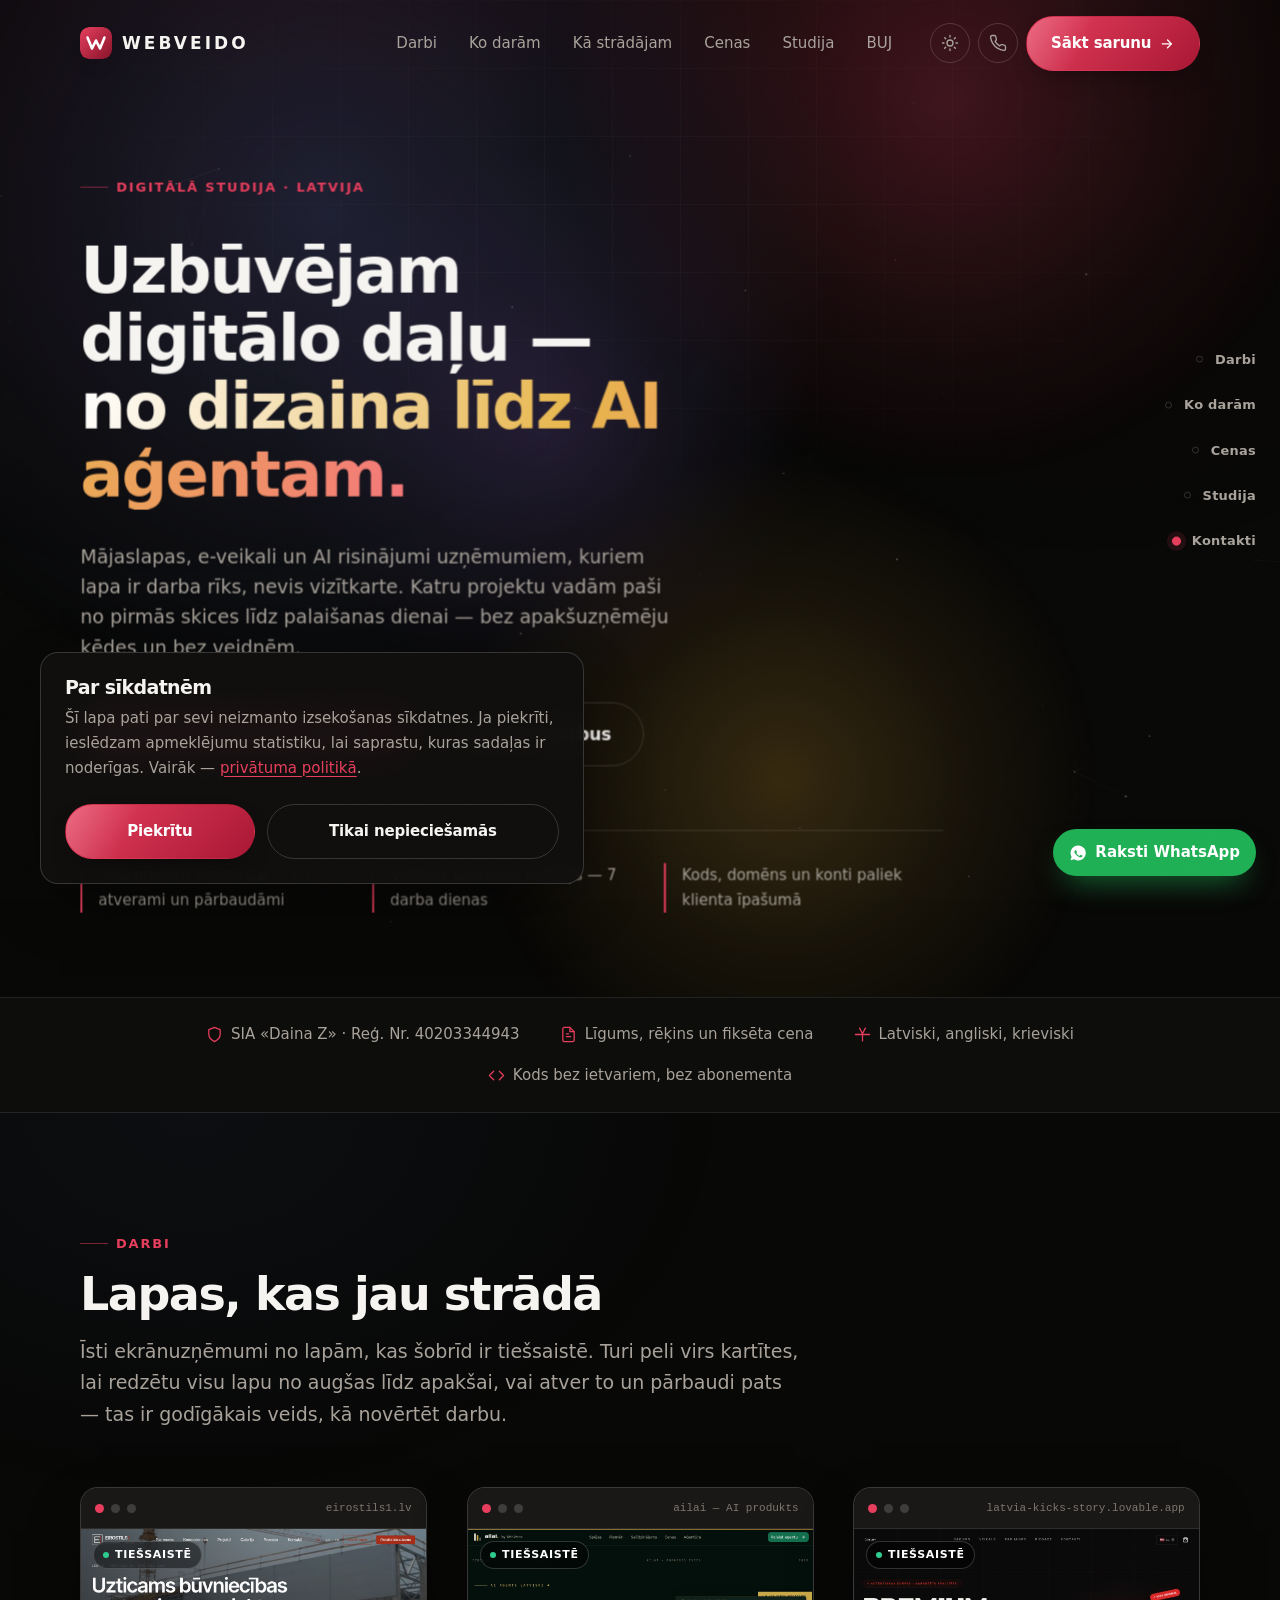
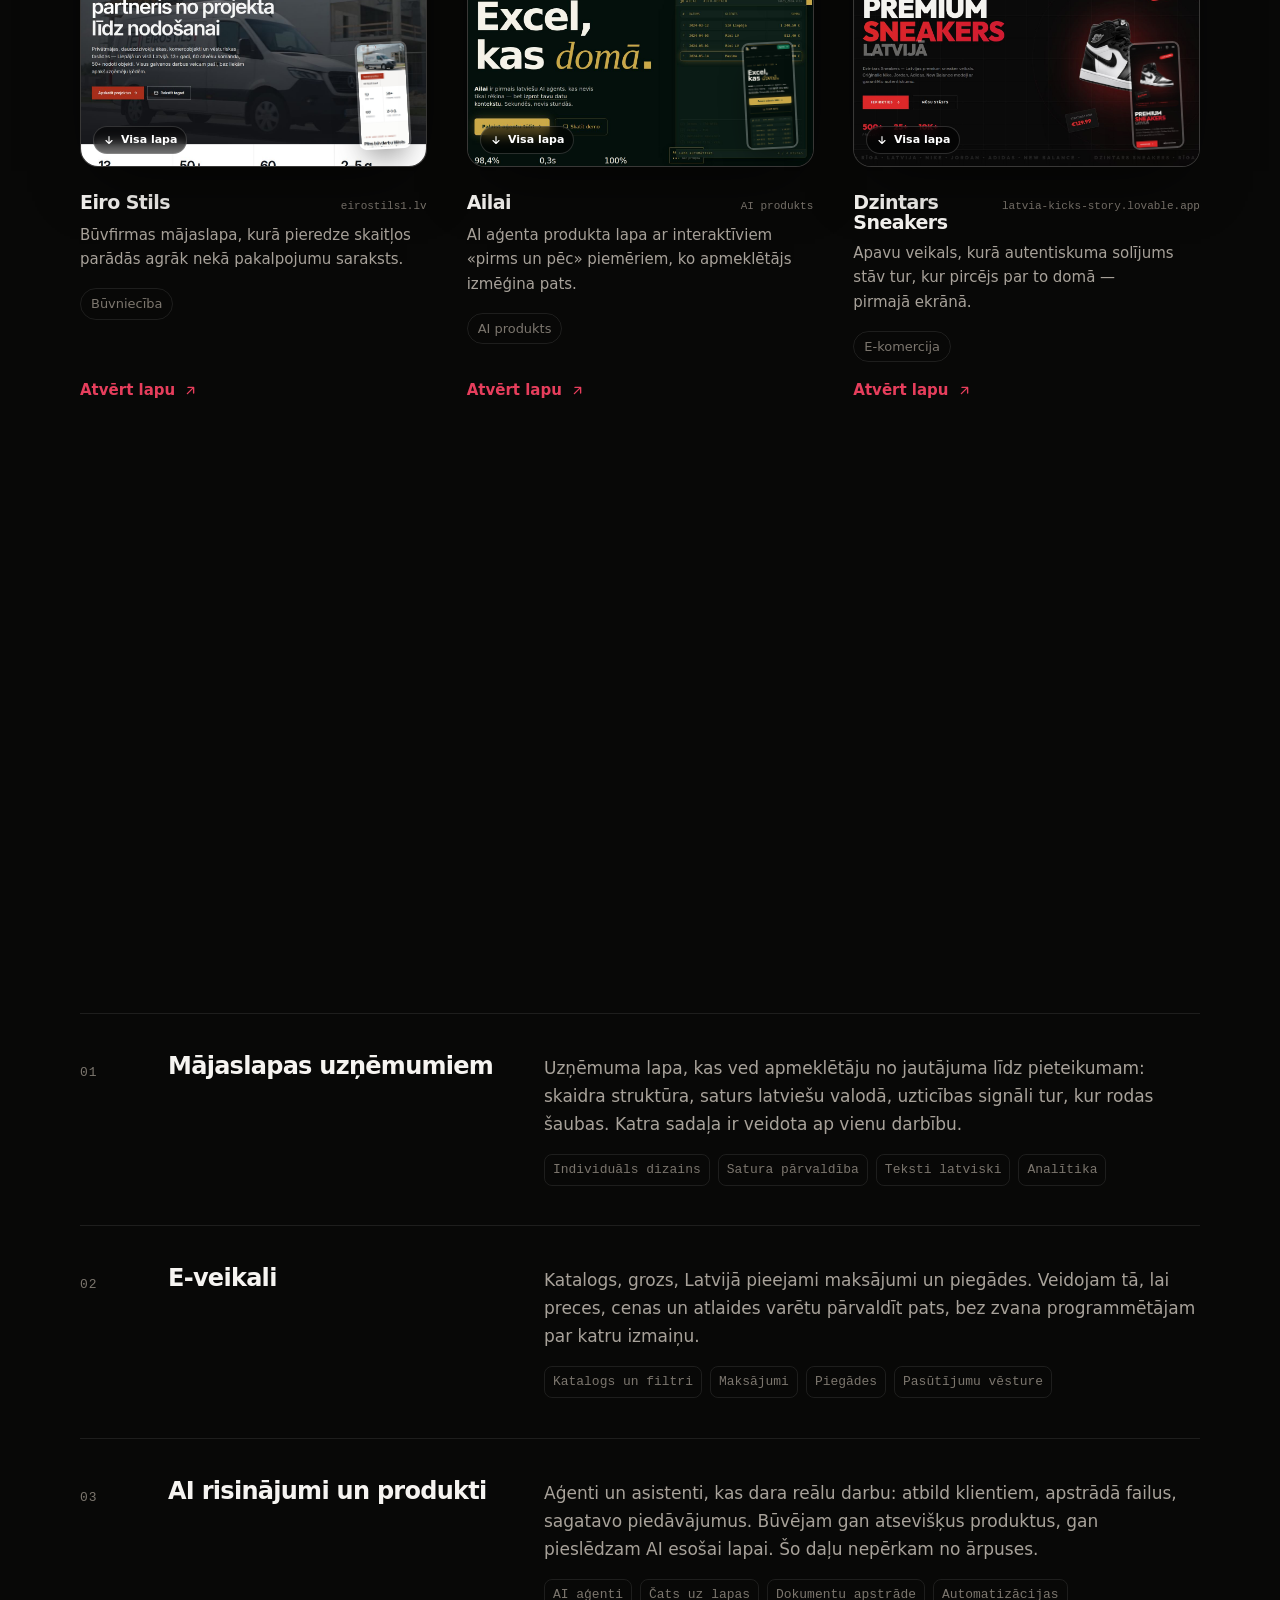
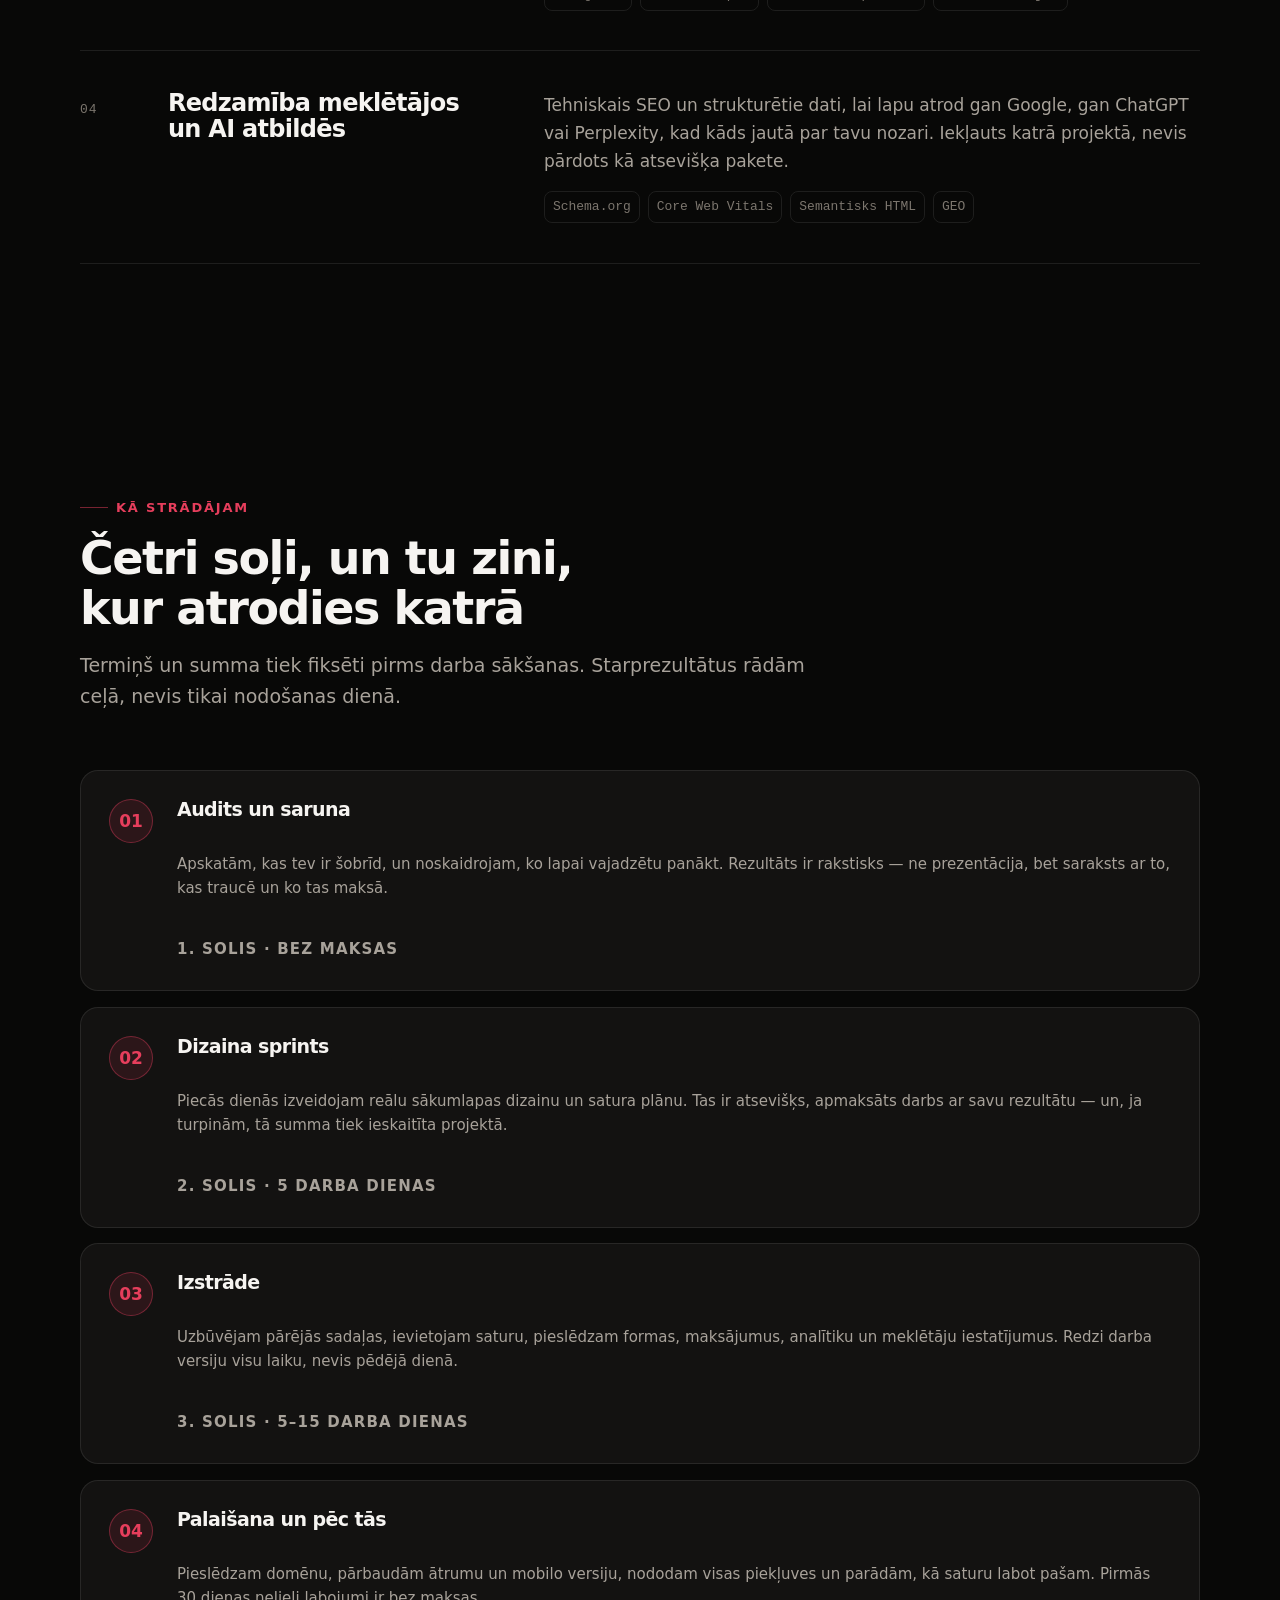
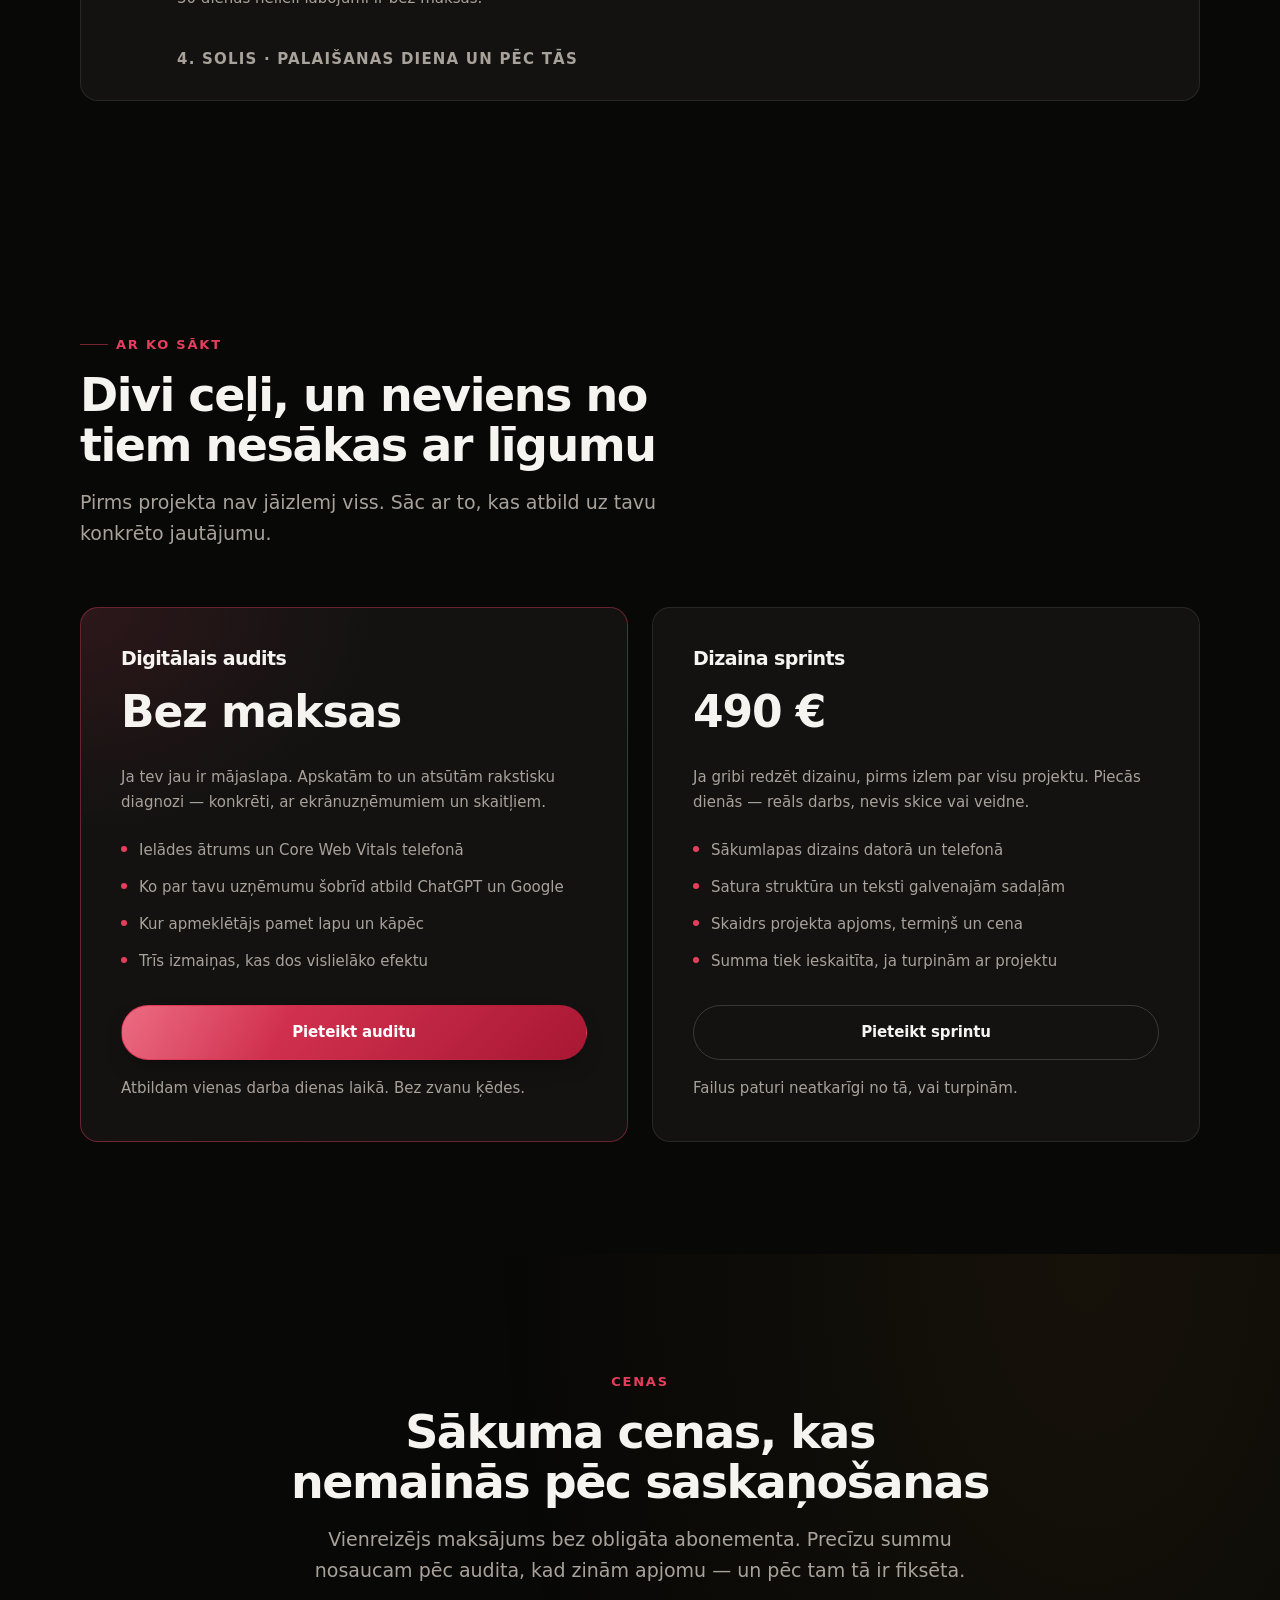
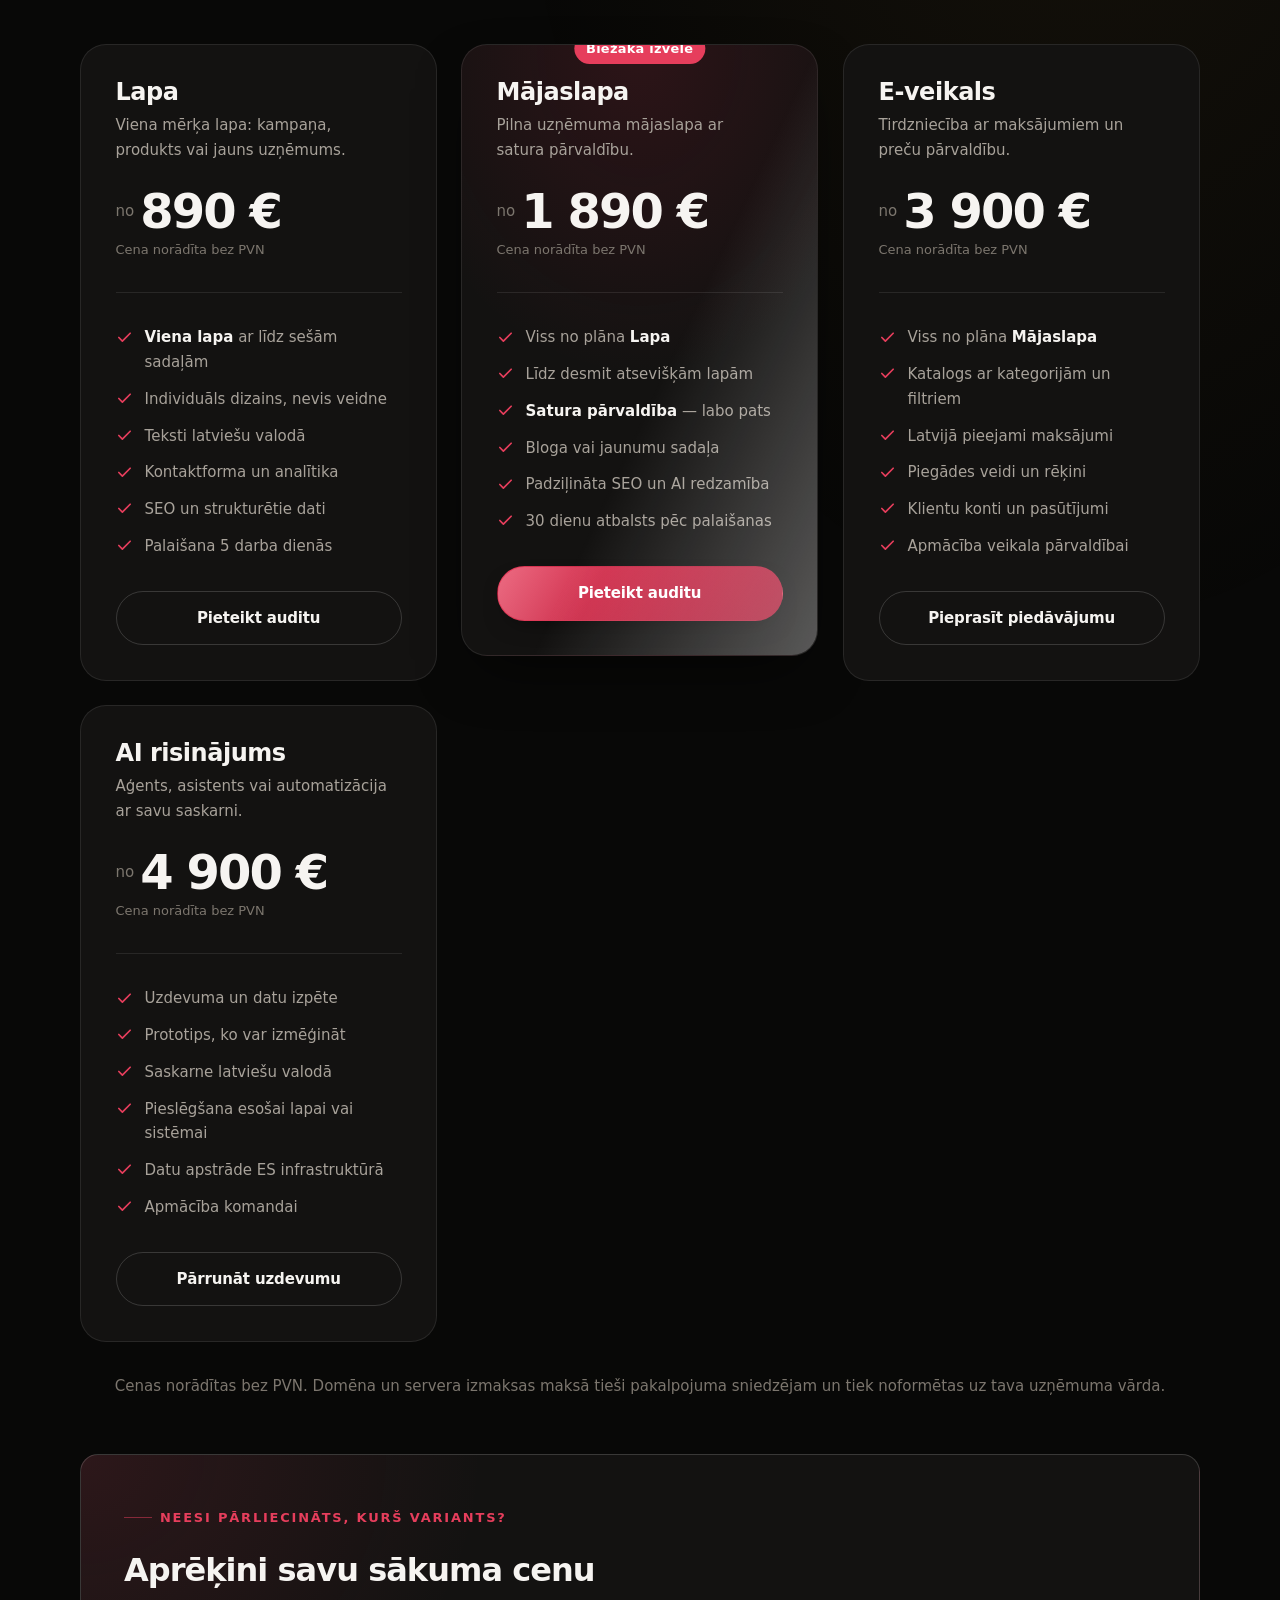
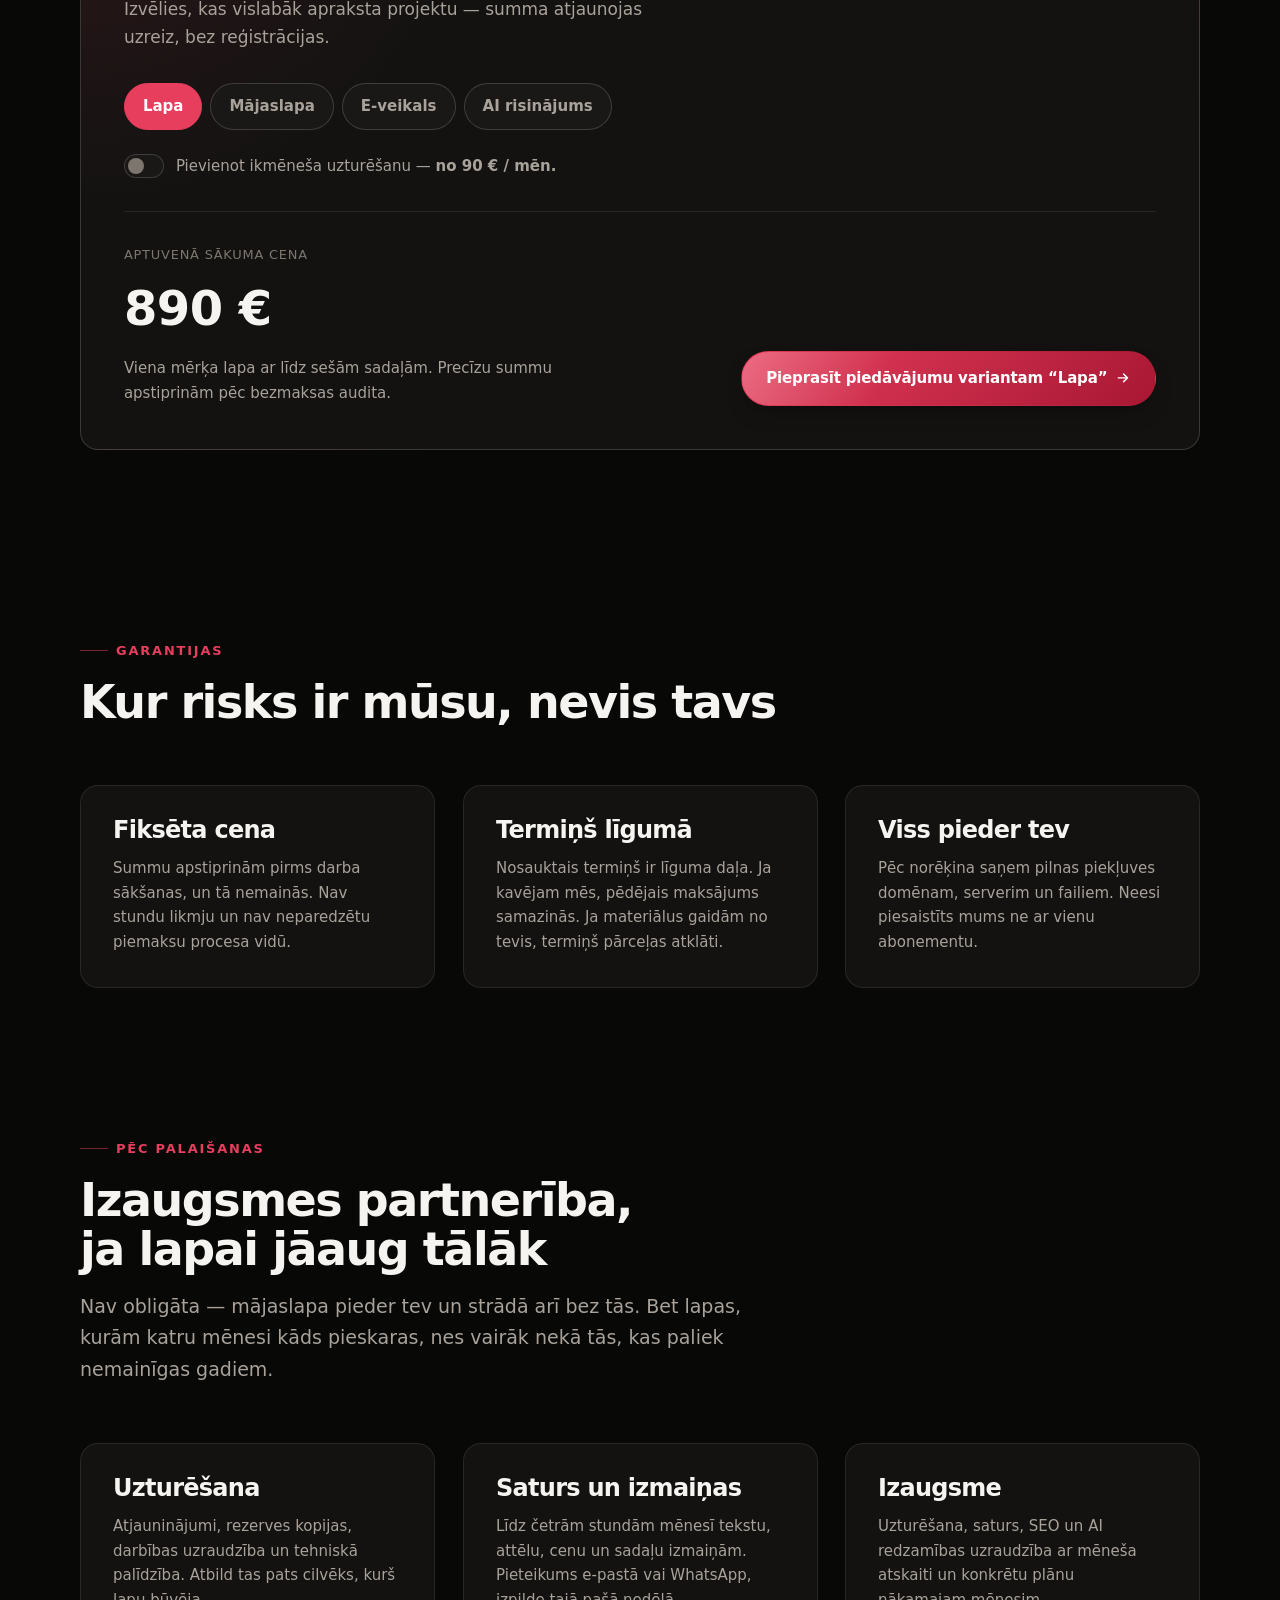
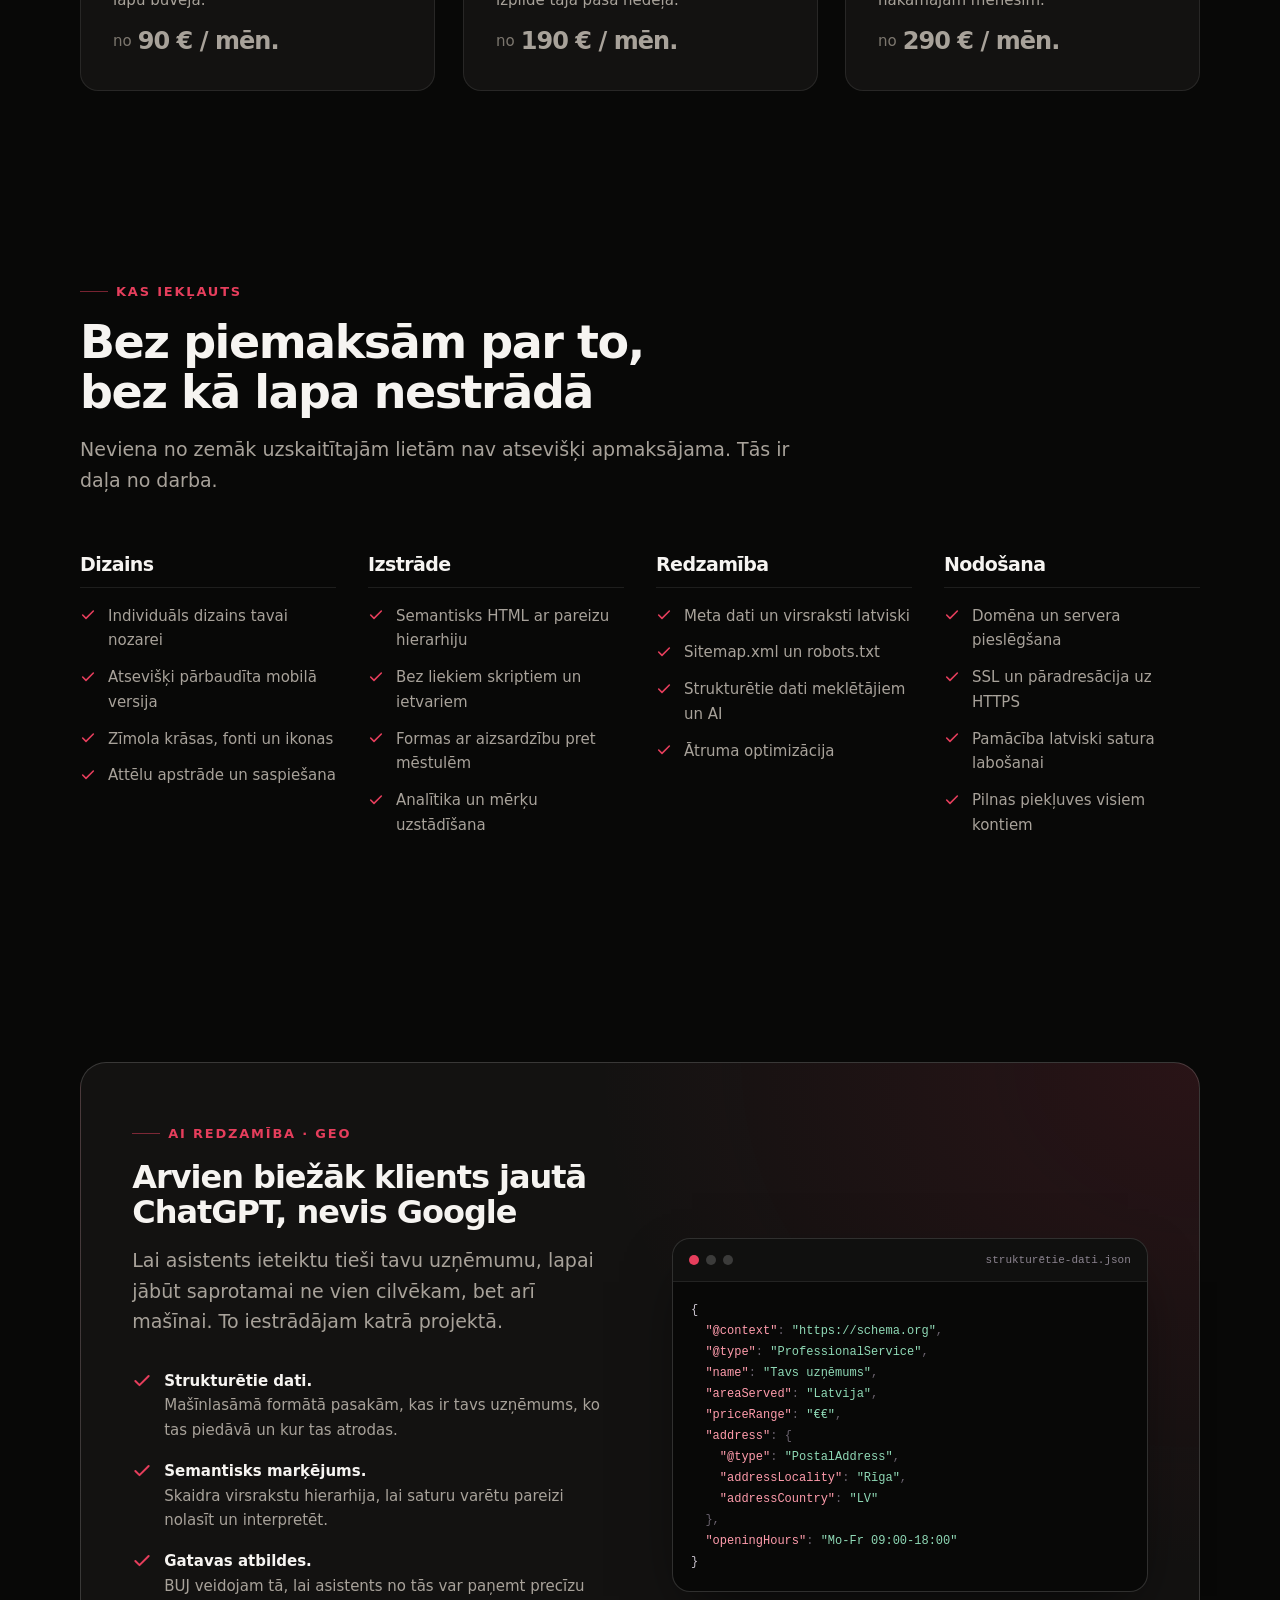
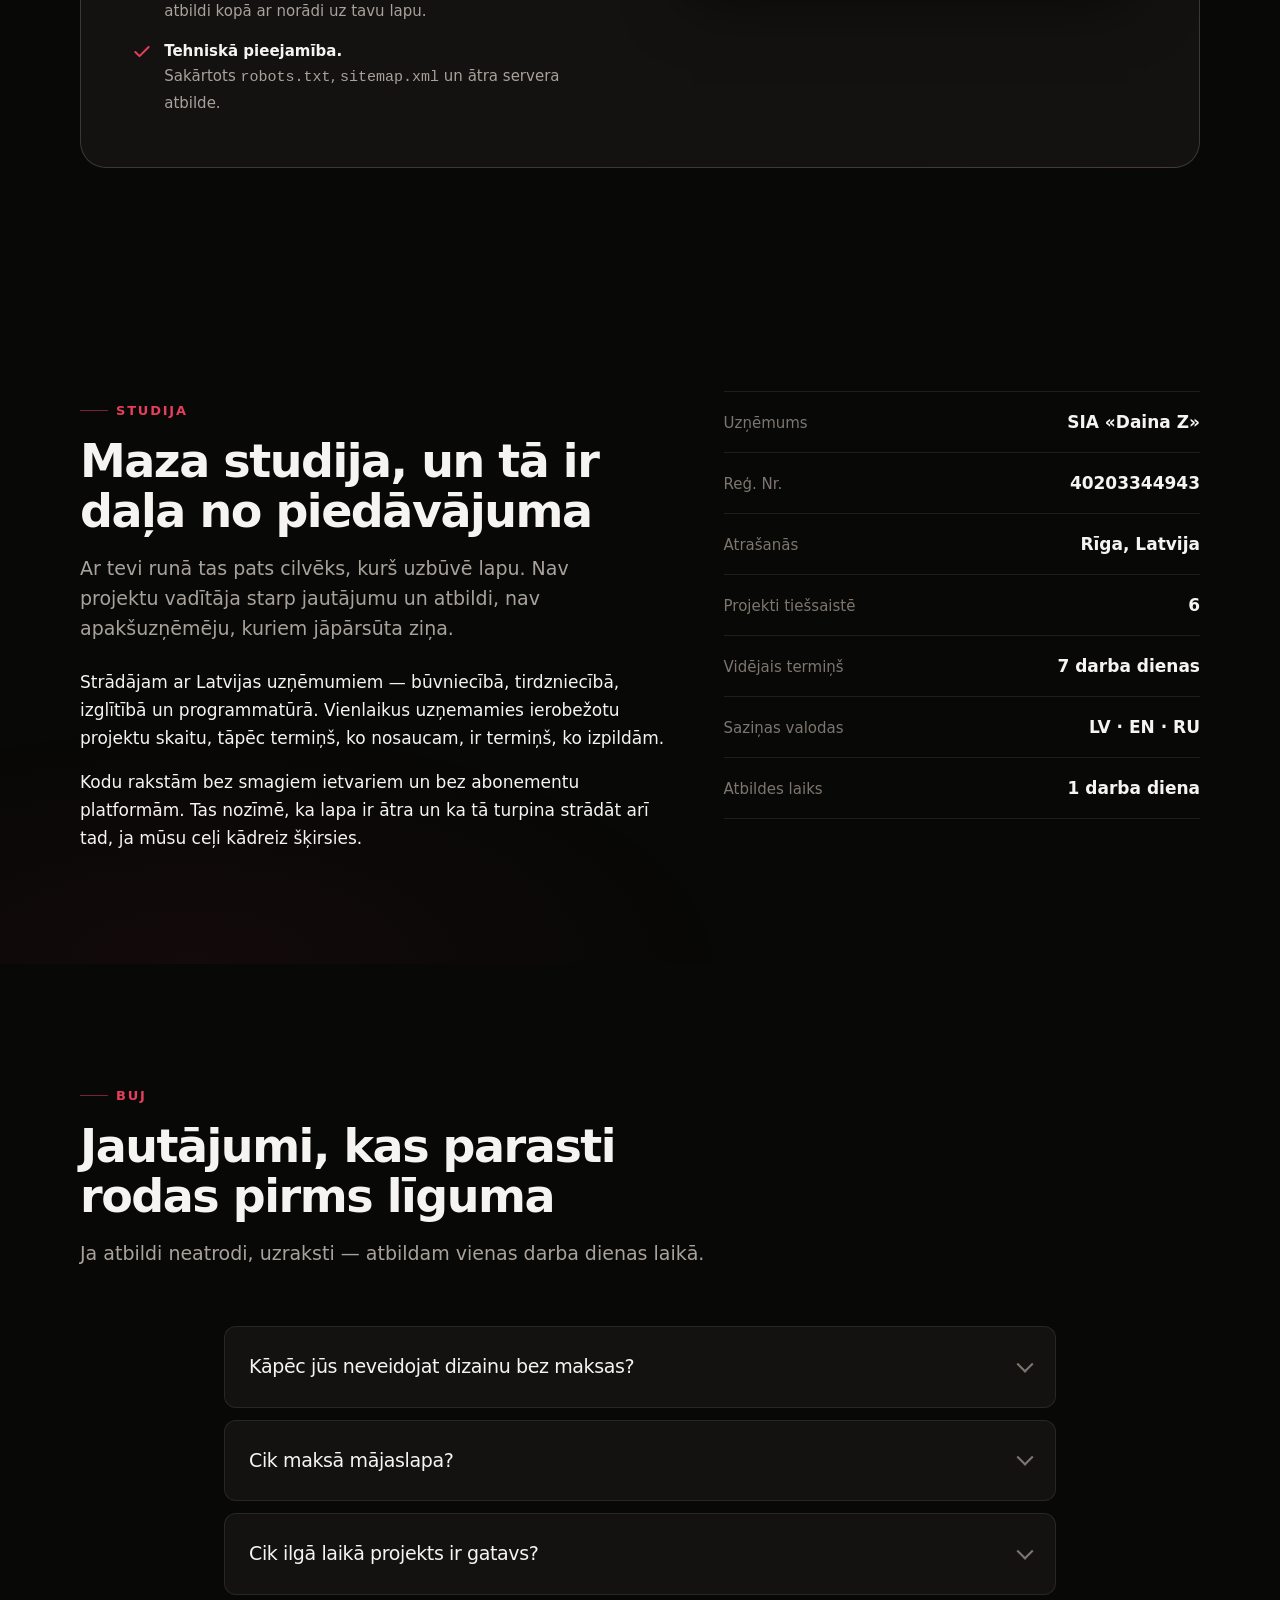
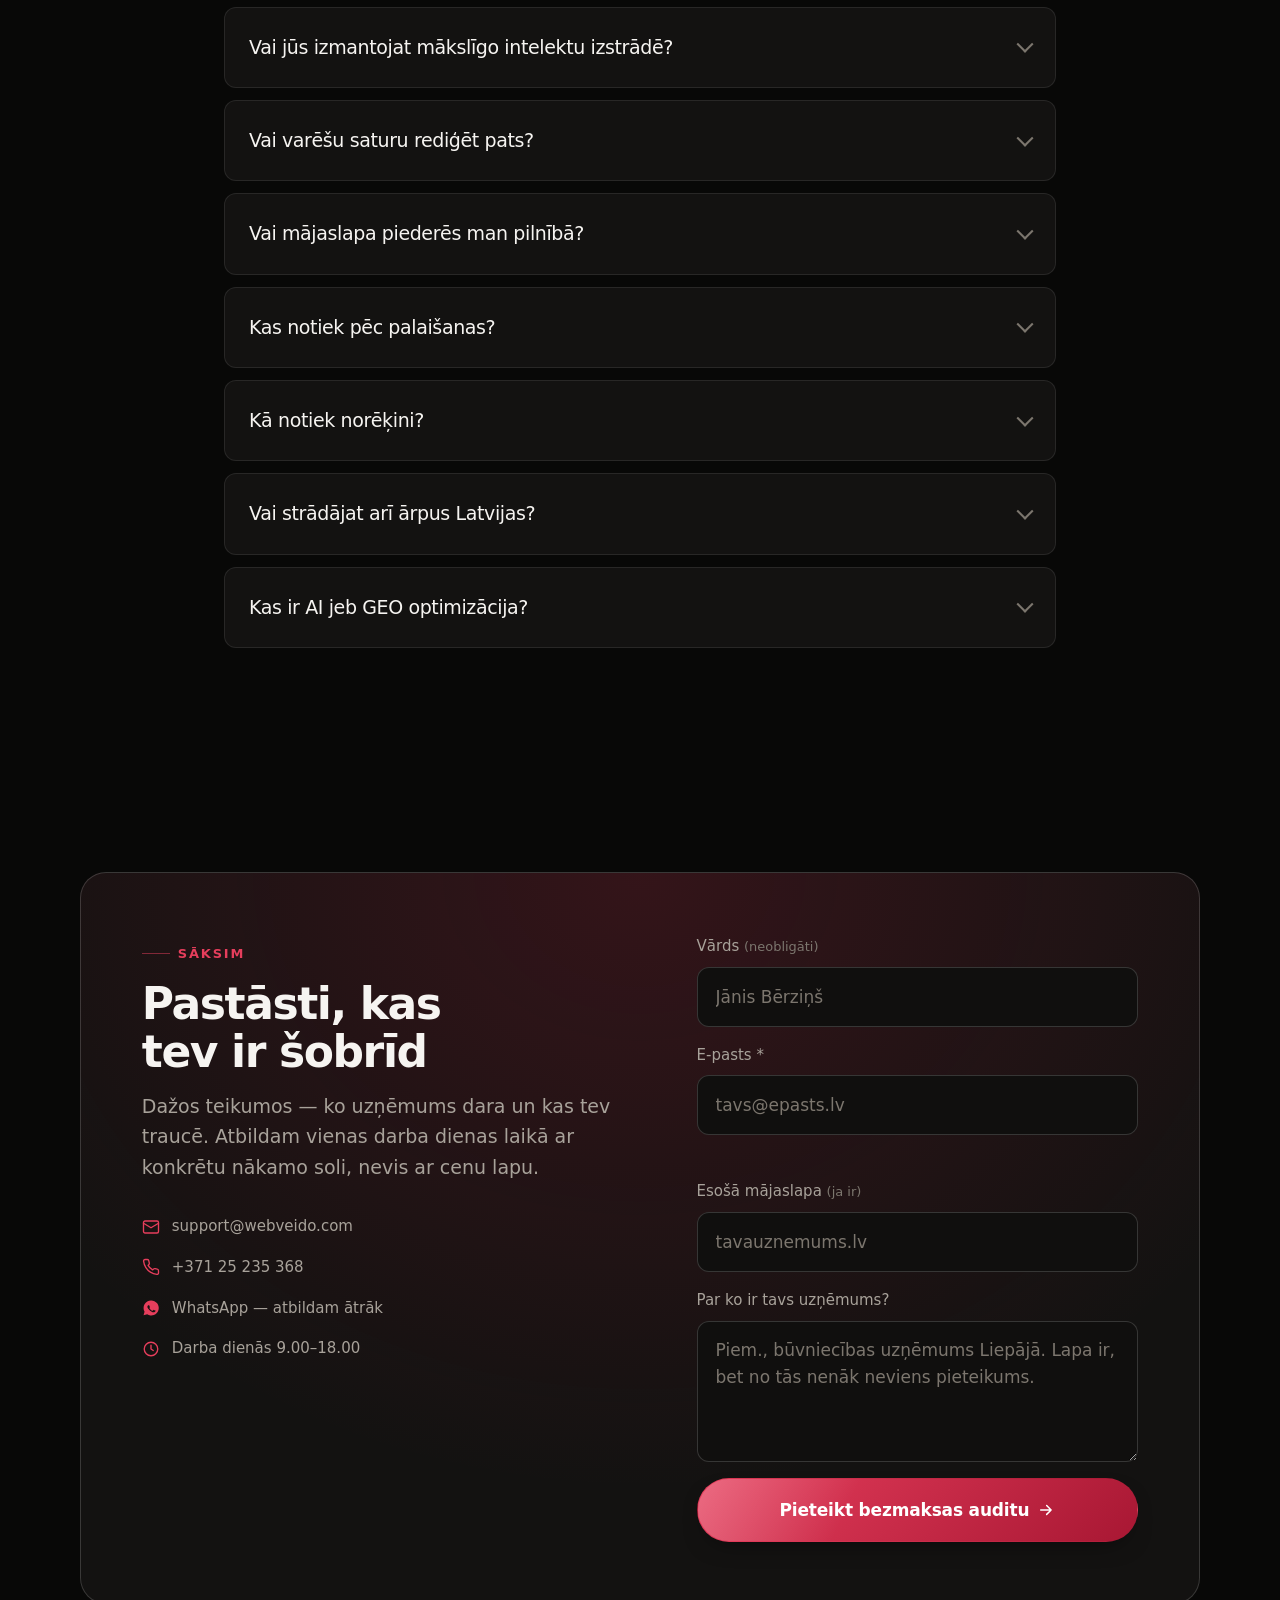
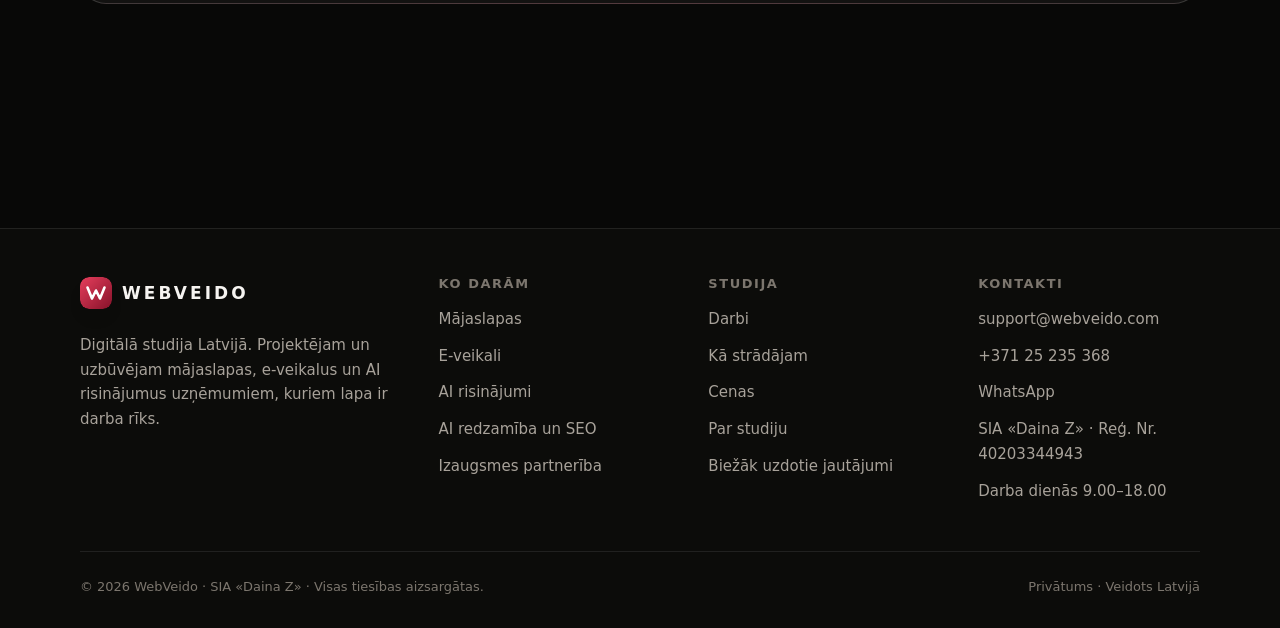
==== commit 801cb6f0: "Polish pass: cenu konsekvence, ARIA labojums kalkulatoram - admin.html "Cenu iestatījumi" priekšskat" ====
--- a/index.html
+++ b/index.html
@@ -804,7 +804,7 @@
         </div>
 
         <div class="estimator__body">
-          <div class="estimator__opts" role="radiogroup" aria-label="Projekta veids">
+          <div class="estimator__opts" role="group" aria-label="Projekta veids">
             <button type="button" class="estimator__opt is-active" data-price="890" data-name="Lapa"
                     data-note="Viena mērķa lapa ar līdz sešām sadaļām." aria-pressed="true">Lapa</button>
             <button type="button" class="estimator__opt" data-price="1890" data-name="Mājaslapa"
@@ -1501,7 +1501,7 @@
           "name": "Cik maksā mājaslapa?",
           "acceptedAnswer": {
             "@type": "Answer",
-            "text": "Viena mērķa lapa sākas no 890 €, uzņēmuma mājaslapa no 1890 €, e-veikals no 3900 €, AI risinājums no 4900 €. Visas cenas bez PVN. Precīzu summu nosaucam pēc audita, un pēc tam tā ir fiksēta."
+            "text": "Viena mērķa lapa sākas no 890 €, uzņēmuma mājaslapa no 1 890 €, e-veikals no 3 900 €, AI risinājums no 4 900 €. Visas cenas bez PVN. Precīzu summu nosaucam pēc audita, un pēc tam tā ir fiksēta."
           }
         },
         {
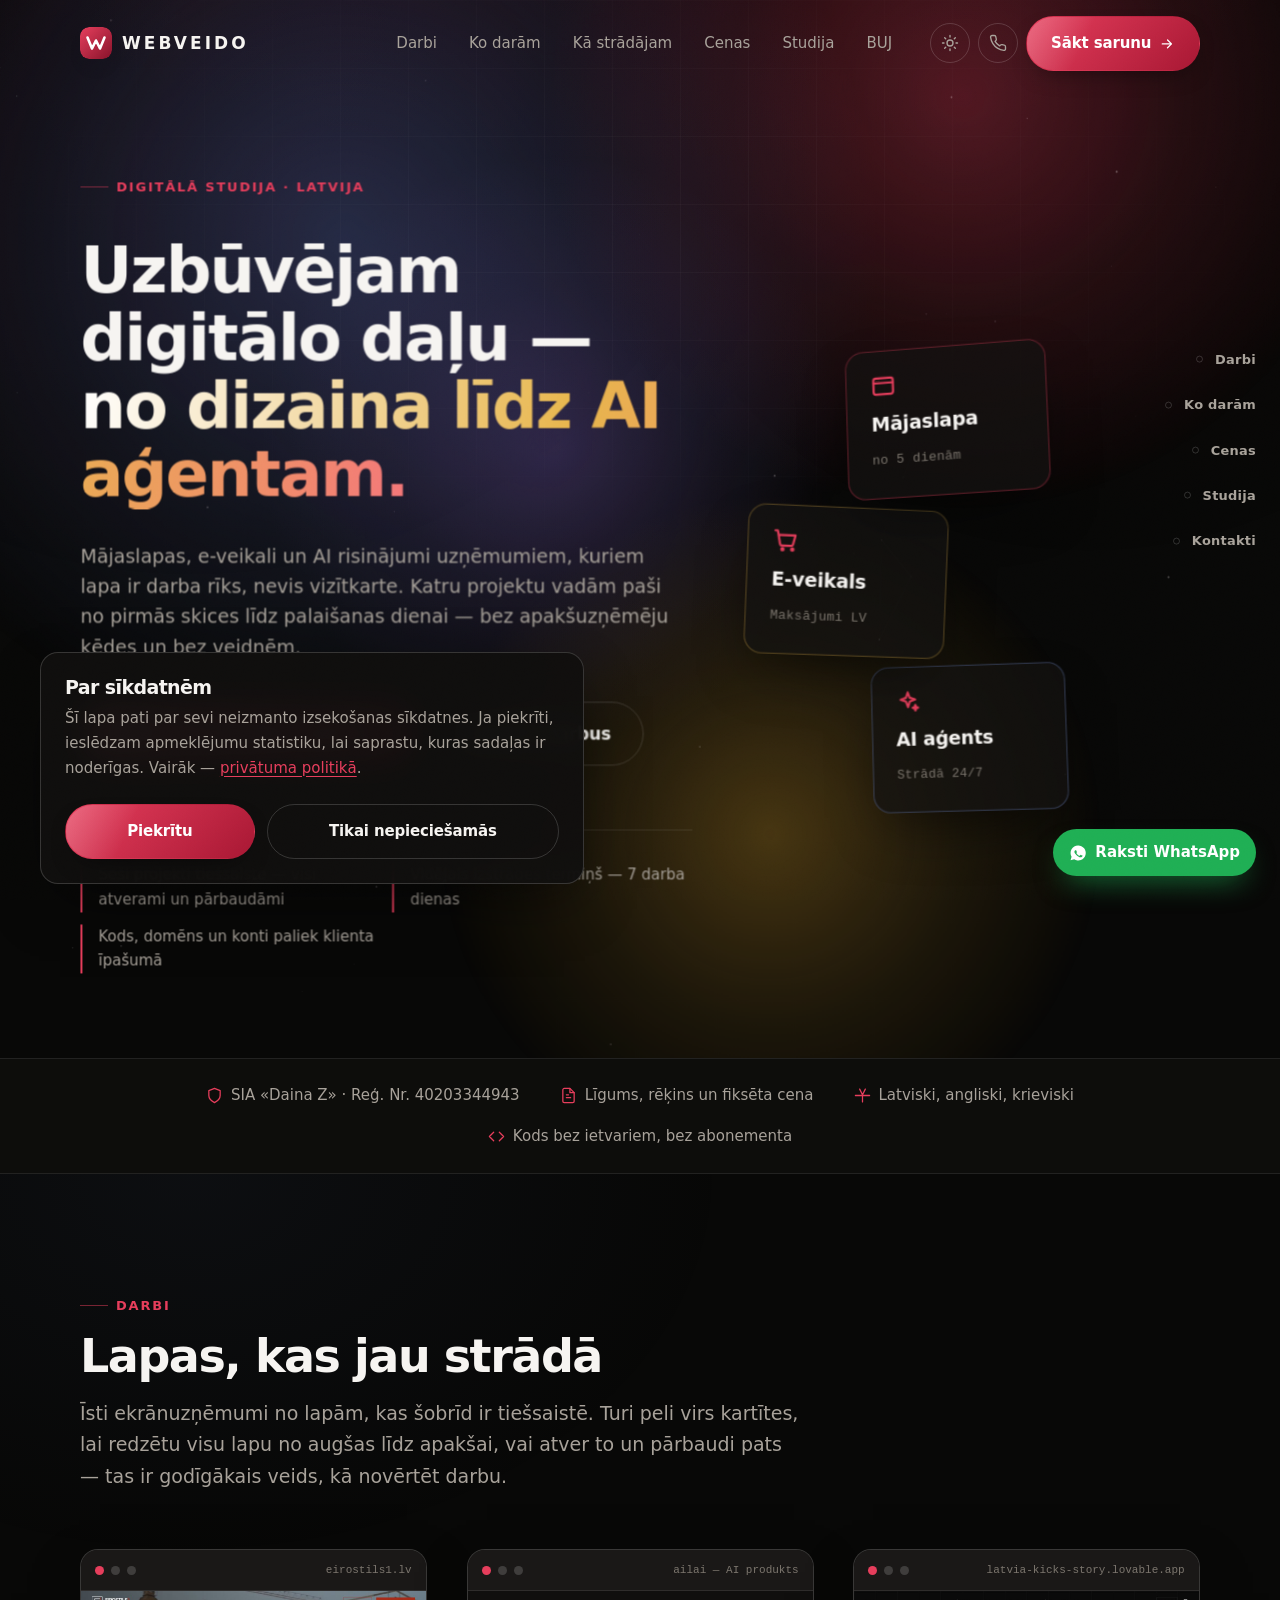
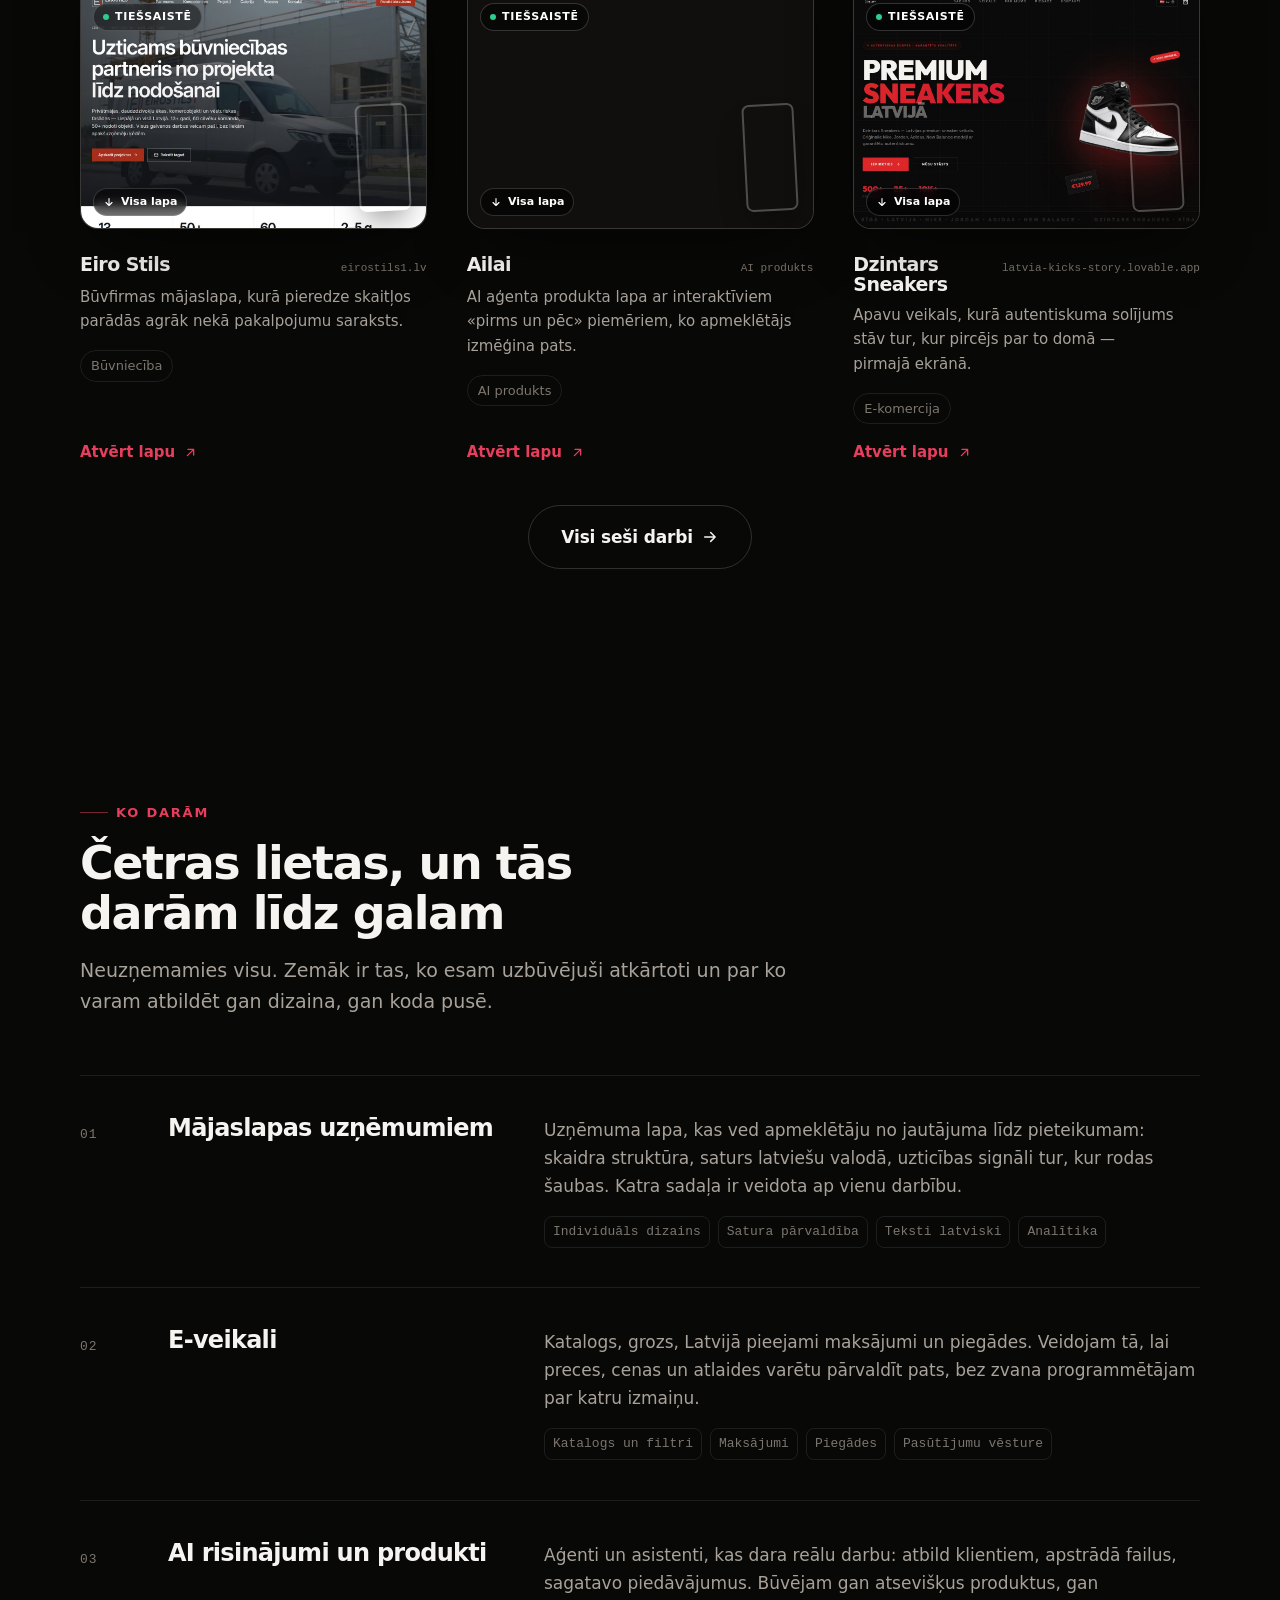
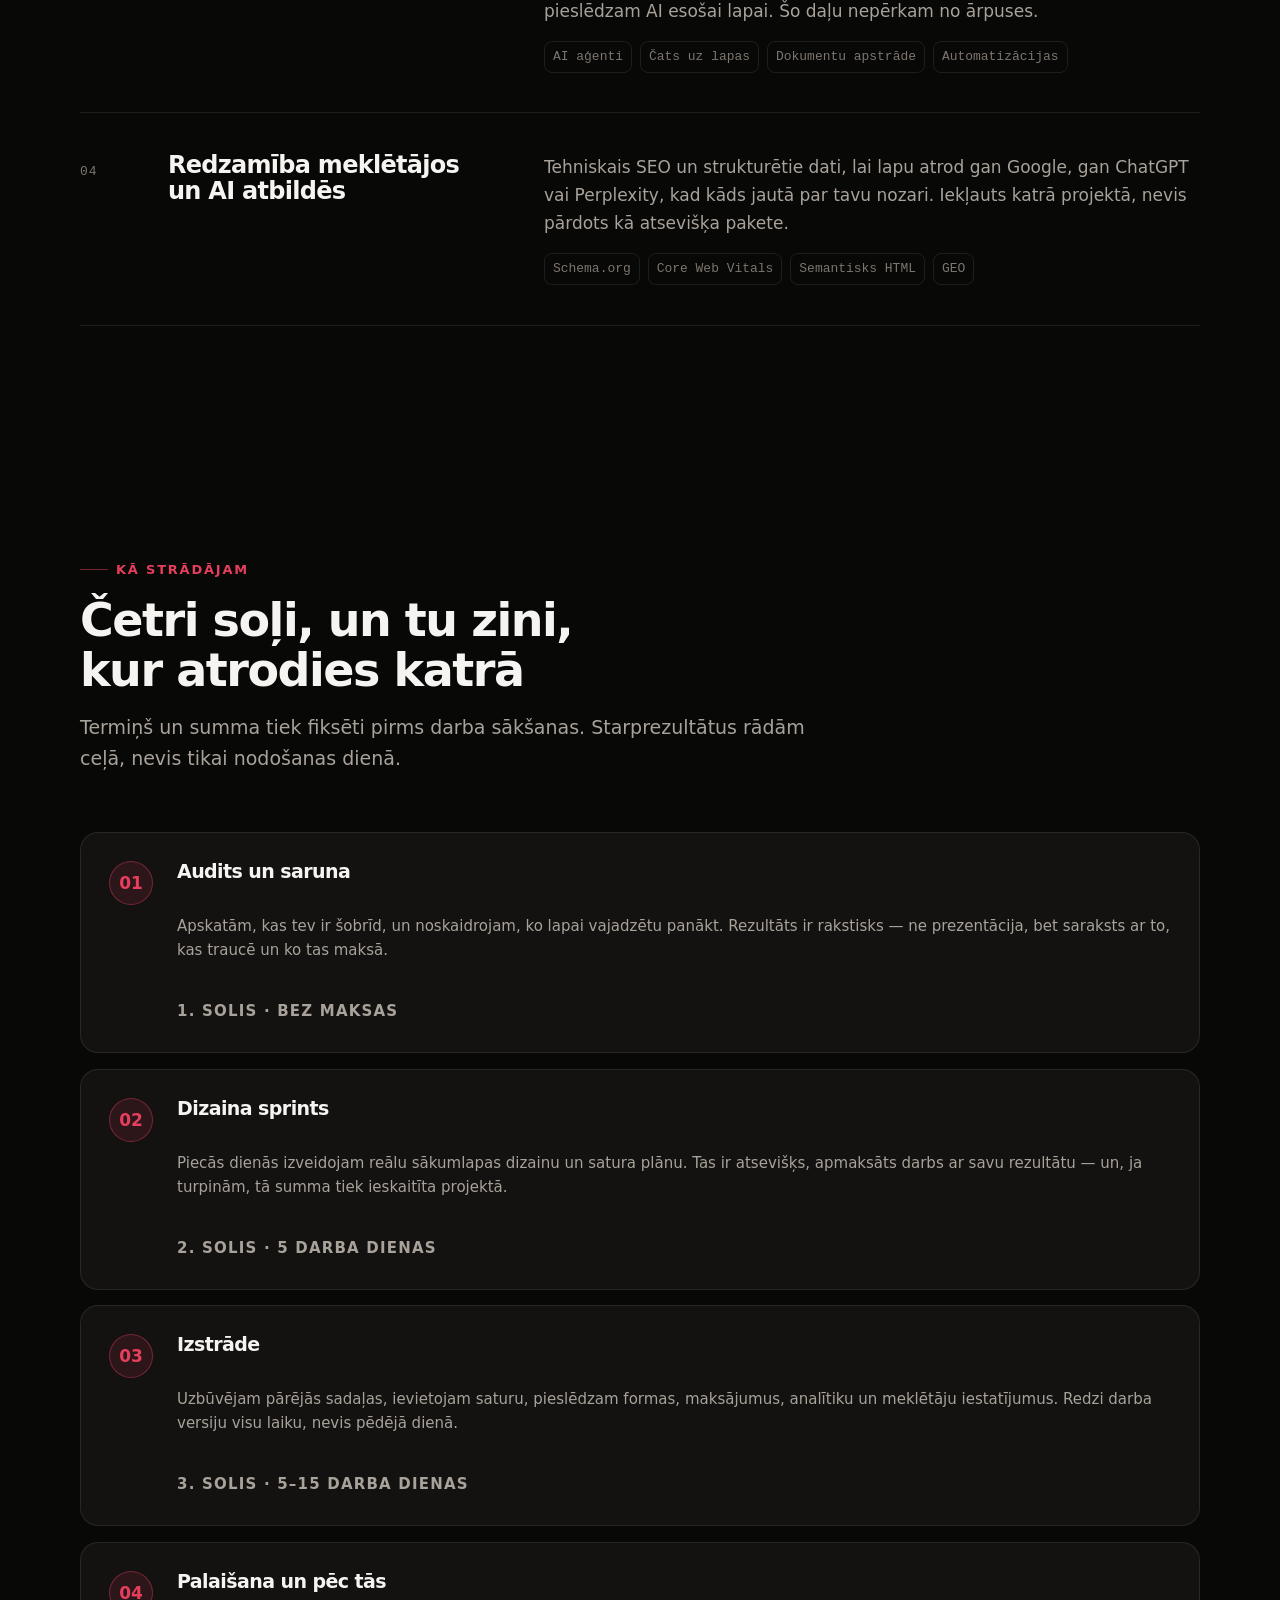
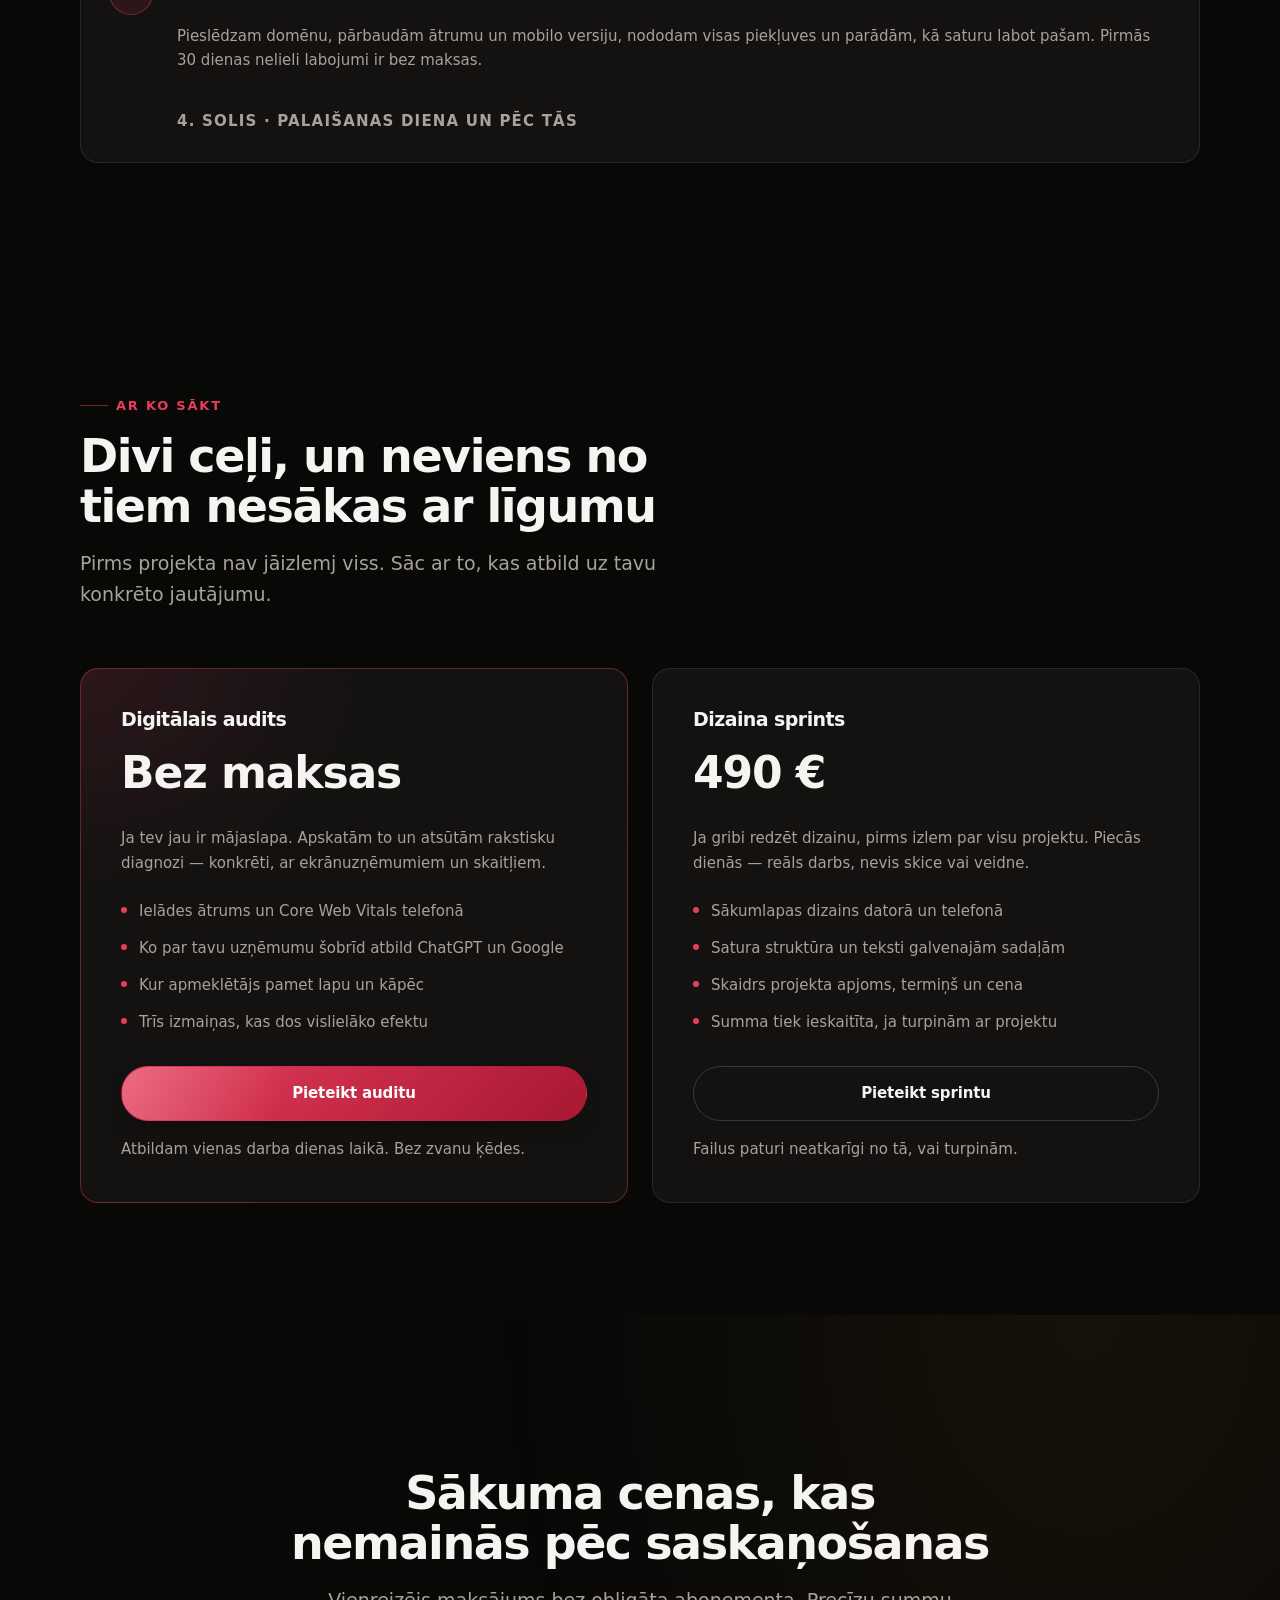
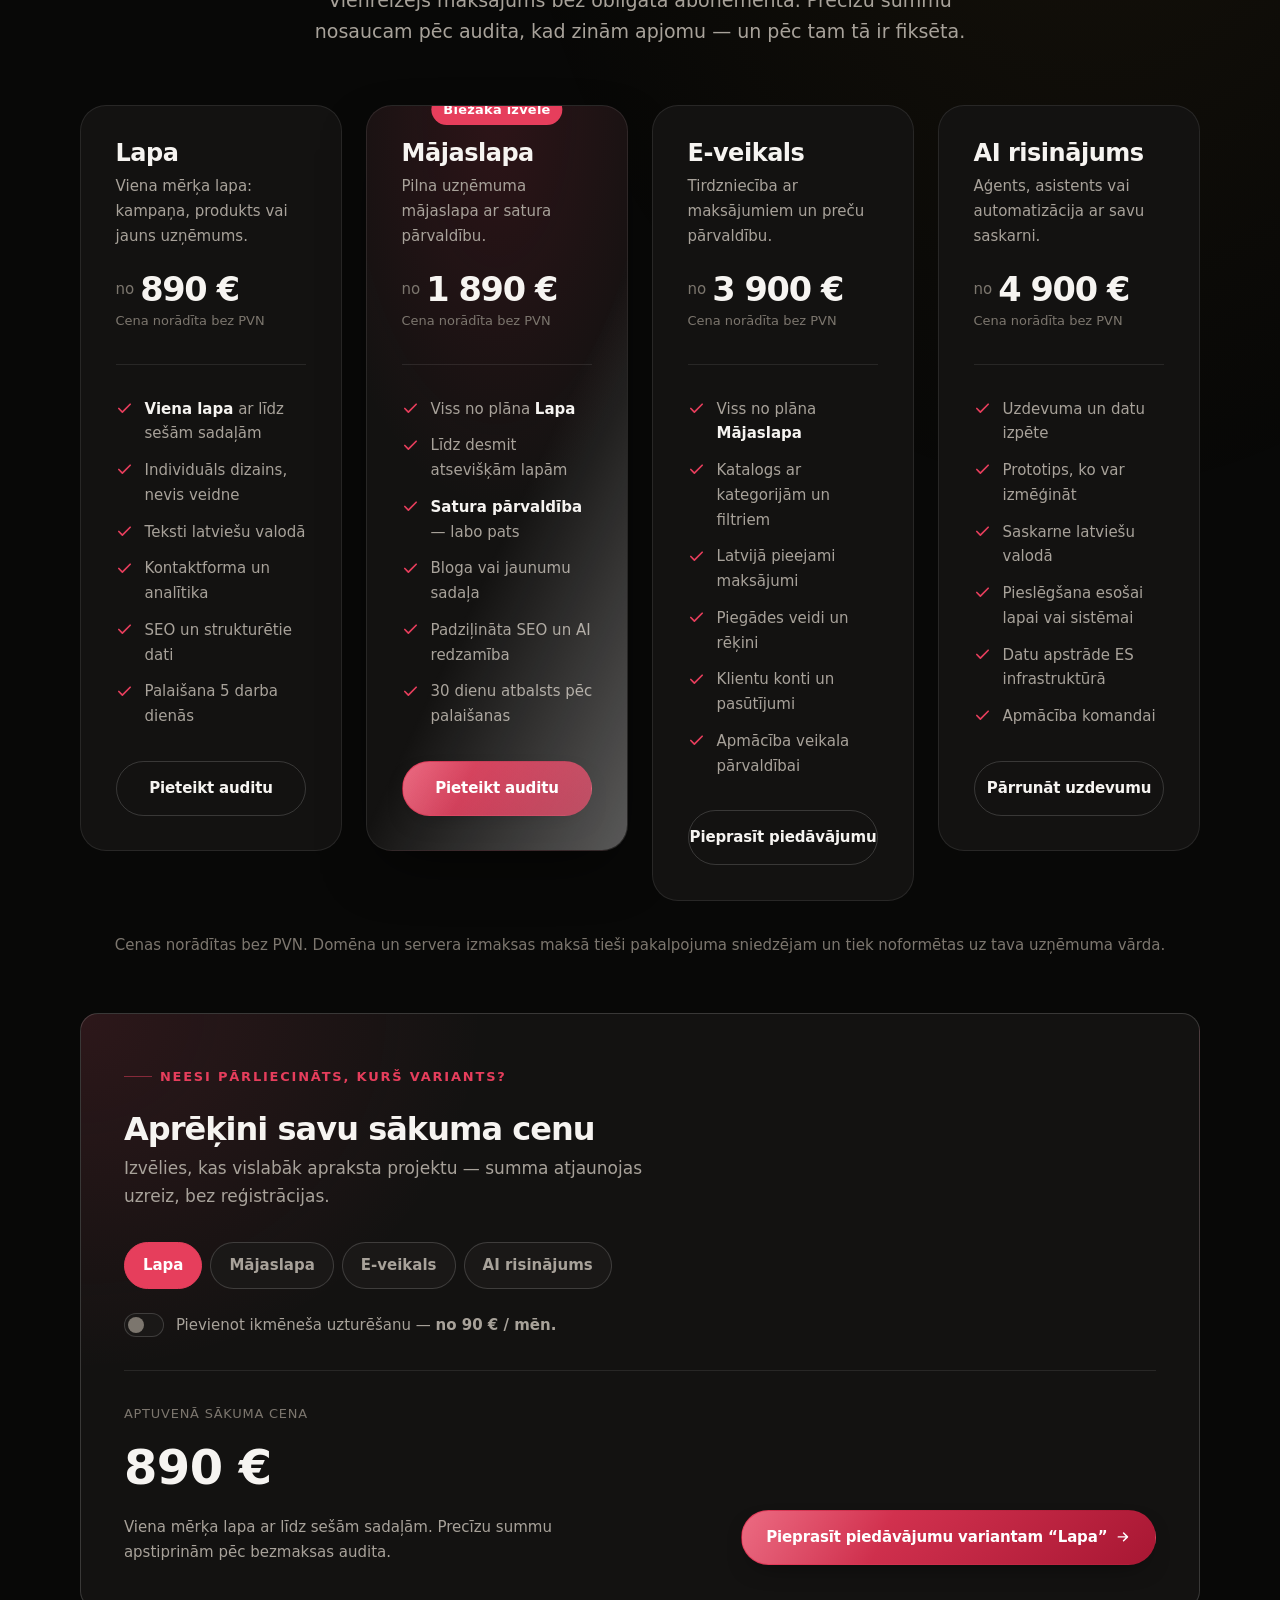
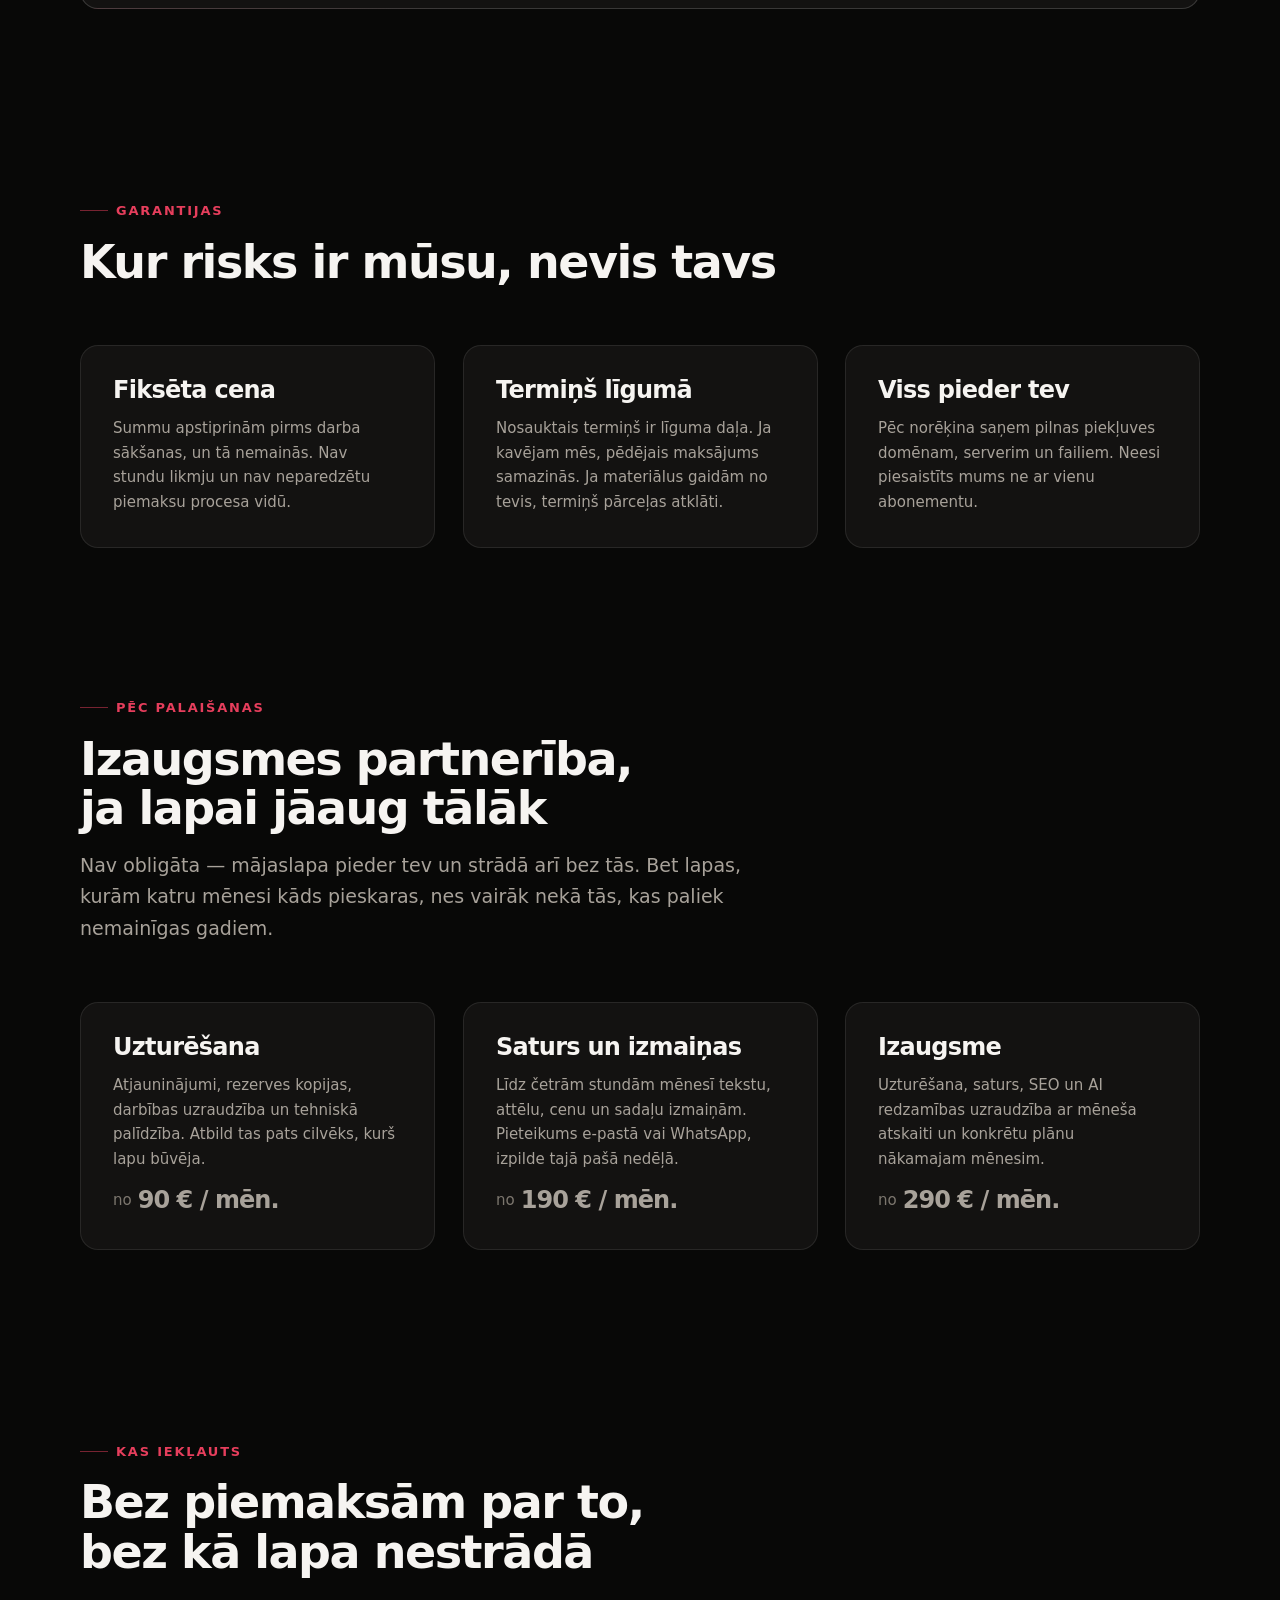
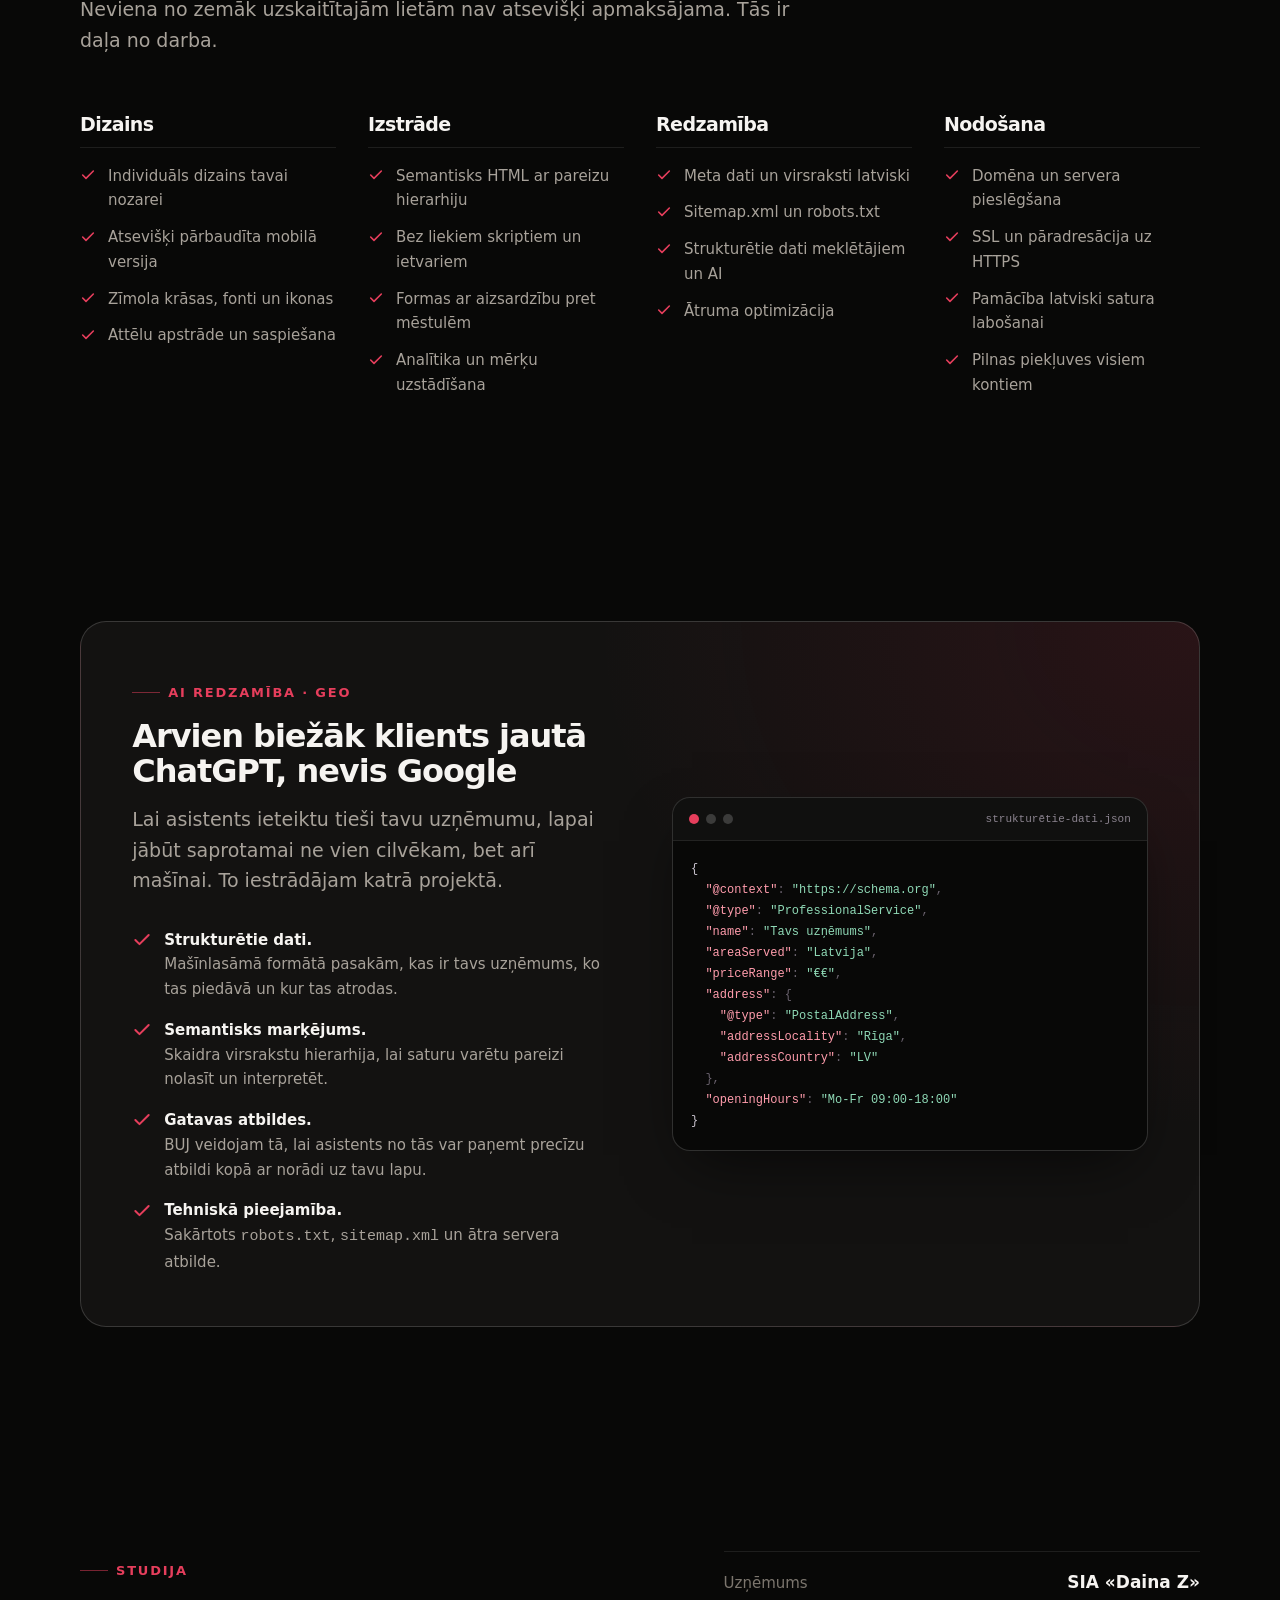
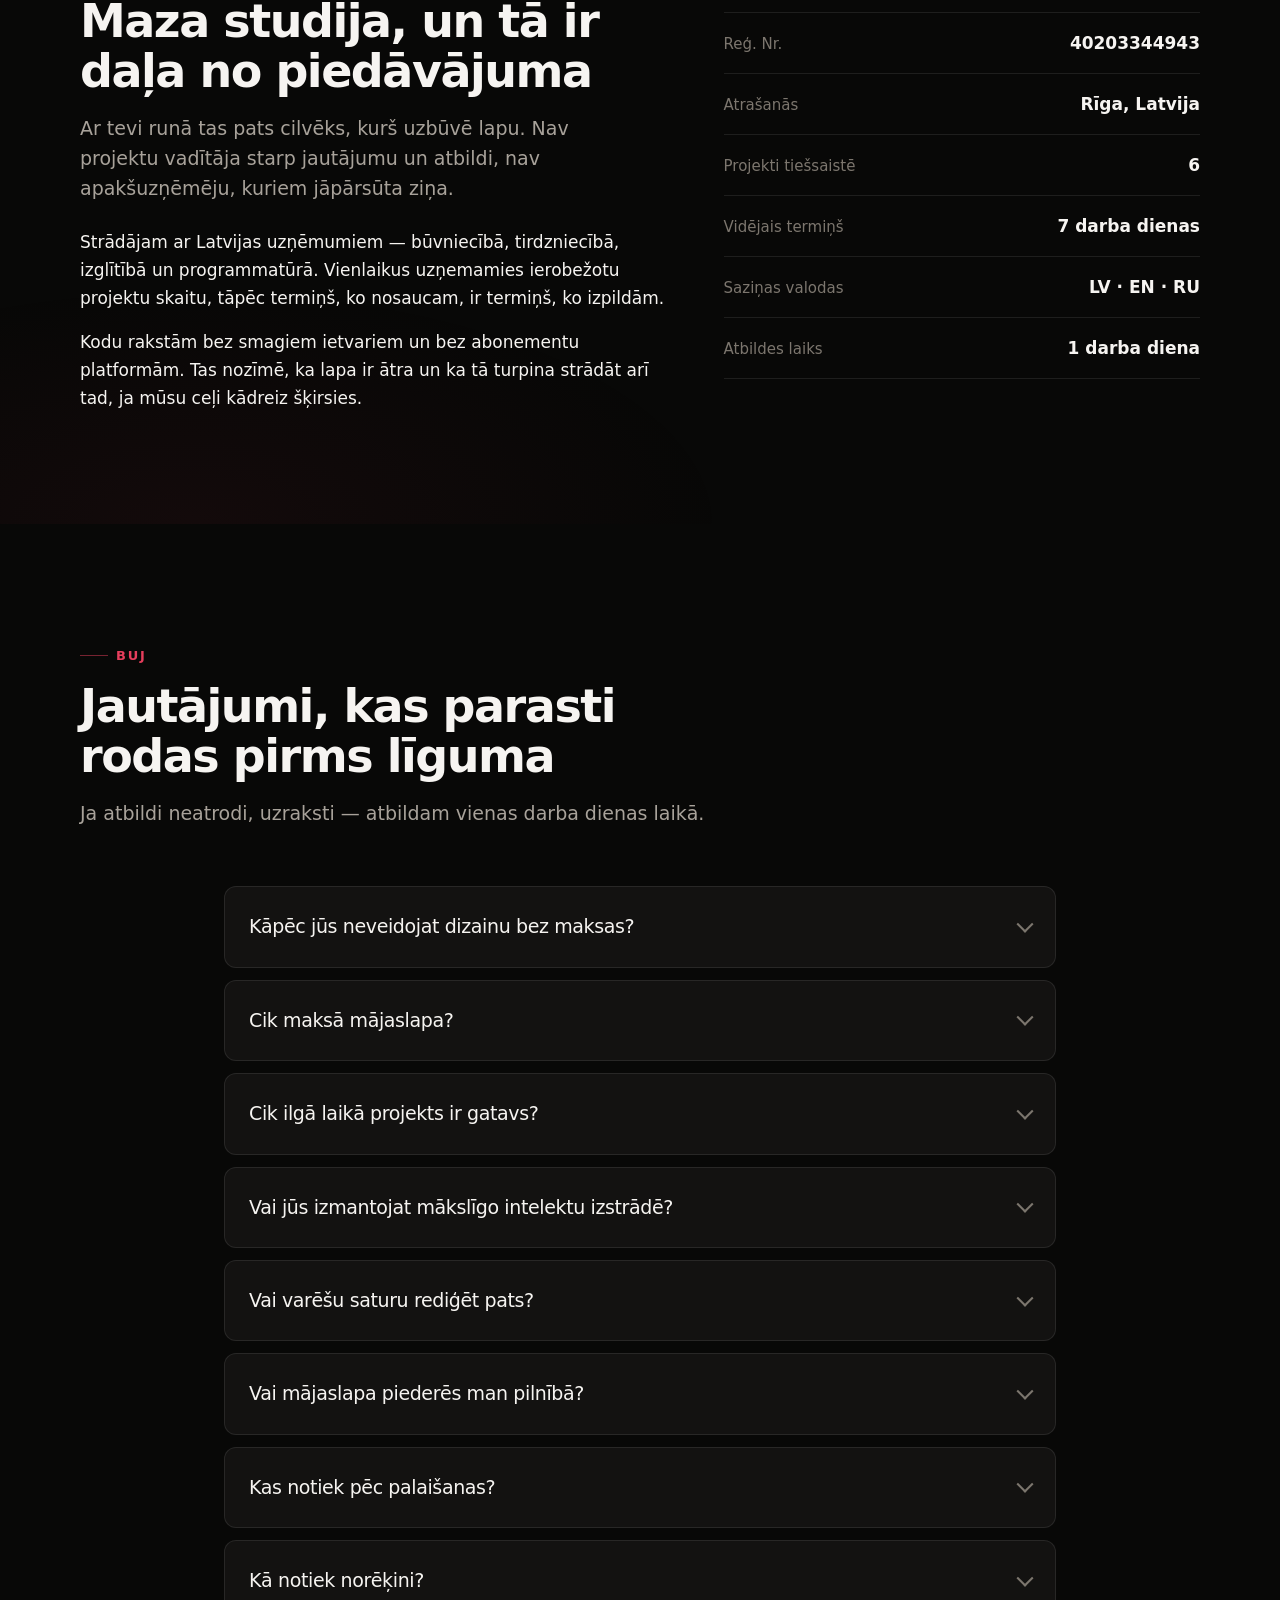
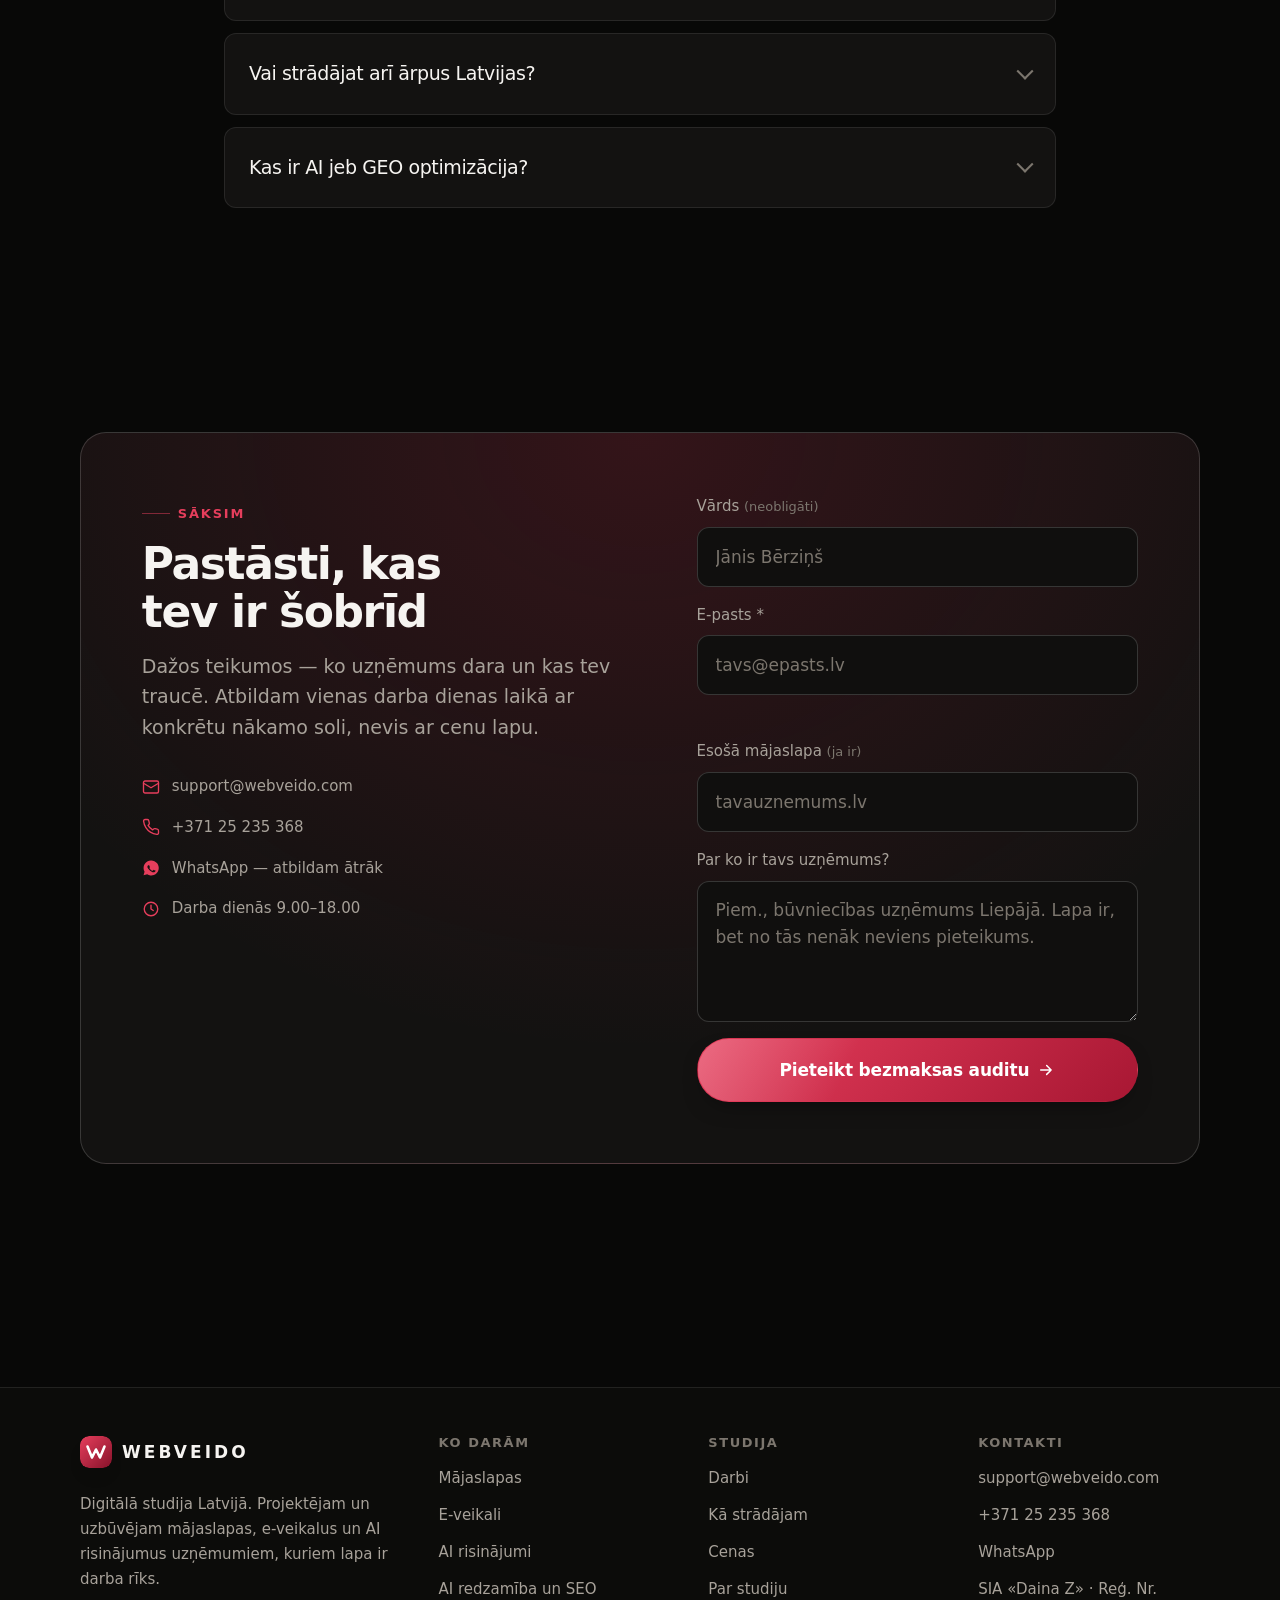
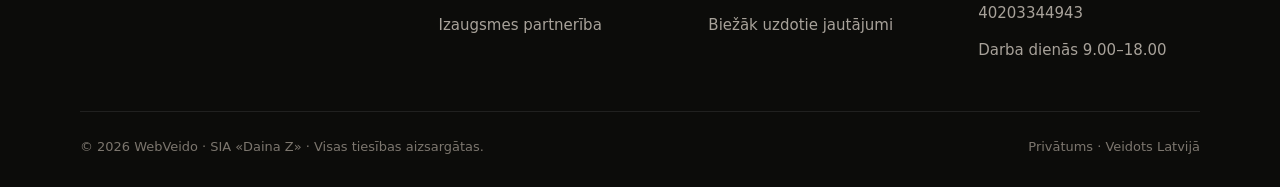
==== commit cad0bbff: "Pārstrādā hero: 3D pakalpojumu kartītes, spilgtāka aurora Klients: "hero looks generic... amazing 3D" ====
--- a/index.html
+++ b/index.html
@@ -183,7 +183,7 @@
   <section class="hero hero--plain">
     <canvas class="hero__canvas" id="hero-canvas" aria-hidden="true"></canvas>
     <div class="hero__spot" aria-hidden="true"></div>
-    <div class="container">
+    <div class="container hero__row">
       <div class="hero__intro">
         <span class="eyebrow">Digitālā studija · Latvija</span>
 
@@ -214,6 +214,40 @@
           <li>Vidējais izstrādes termiņš — 7 darba dienas</li>
           <li>Kods, domēns un konti paliek klienta īpašumā</li>
         </ul>
+      </div>
+
+      <div class="hero__scene" aria-hidden="true">
+        <div class="hero__scene-stage" id="hero-scene-stage">
+          <article class="hero__panel hero__panel--1">
+            <svg viewBox="0 0 24 24" fill="none" stroke="currentColor" stroke-width="2" stroke-linecap="round" stroke-linejoin="round" aria-hidden="true">
+              <rect x="3" y="4.5" width="18" height="15" rx="2.2"/>
+              <path d="M3 9h18"/>
+              <circle cx="6" cy="6.75" r=".4" fill="currentColor" stroke="none"/>
+              <circle cx="8" cy="6.75" r=".4" fill="currentColor" stroke="none"/>
+            </svg>
+            <span class="hero__panel-label">Mājaslapa</span>
+            <span class="hero__panel-tag">no 5 dienām</span>
+          </article>
+
+          <article class="hero__panel hero__panel--2">
+            <svg viewBox="0 0 24 24" fill="none" stroke="currentColor" stroke-width="2" stroke-linecap="round" stroke-linejoin="round" aria-hidden="true">
+              <circle cx="9" cy="20" r="1"/>
+              <circle cx="18" cy="20" r="1"/>
+              <path d="M2 3h2.2l2.4 12.2a2 2 0 0 0 2 1.6h7.9a2 2 0 0 0 2-1.6L20.5 7H5.2"/>
+            </svg>
+            <span class="hero__panel-label">E-veikals</span>
+            <span class="hero__panel-tag">Maksājumi LV</span>
+          </article>
+
+          <article class="hero__panel hero__panel--3">
+            <svg viewBox="0 0 24 24" fill="none" stroke="currentColor" stroke-width="2" stroke-linecap="round" stroke-linejoin="round" aria-hidden="true">
+              <path d="M12 3l1.8 5.2L19 10l-5.2 1.8L12 17l-1.8-5.2L5 10l5.2-1.8L12 3z"/>
+              <path d="M19 15l.7 2 2 .7-2 .7-.7 2-.7-2-2-.7 2-.7.7-2z"/>
+            </svg>
+            <span class="hero__panel-label">AI aģents</span>
+            <span class="hero__panel-tag">Strādā 24/7</span>
+          </article>
+        </div>
       </div>
     </div>
   </section>
--- a/assets/css/main.css
+++ b/assets/css/main.css
@@ -780,89 +780,9 @@
   opacity: 0.3;
 }
 
-.hero__grid {
-  display: grid;
-  grid-template-columns: minmax(0, 1.05fr) minmax(0, 0.95fr);
-  gap: clamp(2.5rem, 1rem + 5vw, 5rem);
-  align-items: center;
-}
-
 .hero h1 { margin-block: var(--sp-5) 0; }
 
-.hero__sub {
-  margin-top: var(--sp-5);
-  font-family: var(--font-display);
-  font-size: var(--fs-lg);
-  font-weight: 500;
-  letter-spacing: -0.02em;
-  color: var(--text);
-}
-
 .hero__lead { margin-top: var(--sp-3); }
-
-/* --- Statistikas josla --- */
-.stats {
-  display: grid;
-  grid-template-columns: repeat(auto-fit, minmax(7.25rem, 1fr));
-  gap: var(--sp-5) var(--sp-4);
-  margin-top: clamp(2.5rem, 2rem + 2vw, 3.5rem);
-  padding-top: var(--sp-6);
-  border-top: 1px solid var(--border);
-}
-
-.stat__value {
-  font-family: var(--font-display);
-  font-size: clamp(1.25rem, 1.05rem + 0.85vw, 1.75rem);
-  font-weight: 700;
-  letter-spacing: -0.03em;
-  line-height: 1.05;
-  color: var(--text);
-  white-space: nowrap;
-}
-
-.stat__label {
-  margin-top: var(--sp-2);
-  font-size: var(--fs-xs);
-  color: var(--text-subtle);
-  line-height: 1.4;
-}
-
-/* --- Hero forma --- */
-.hero__form {
-  position: relative;
-  padding: clamp(1.5rem, 1.1rem + 1.6vw, 2.25rem);
-  border-radius: var(--r-xl);
-  border: 1px solid var(--border-strong);
-  background: color-mix(in srgb, var(--surface) 92%, transparent);
-  backdrop-filter: blur(12px);
-  -webkit-backdrop-filter: blur(12px);
-  box-shadow: var(--shadow-lg);
-}
-
-.hero__form::before {
-  content: "";
-  position: absolute;
-  inset: -1px;
-  border-radius: inherit;
-  padding: 1px;
-  background: linear-gradient(160deg, var(--accent-ring), transparent 45%);
-  mask: linear-gradient(#000 0 0) content-box, linear-gradient(#000 0 0);
-  -webkit-mask: linear-gradient(#000 0 0) content-box, linear-gradient(#000 0 0);
-  mask-composite: exclude;
-  -webkit-mask-composite: xor;
-  pointer-events: none;
-}
-
-.hero__form h2 {
-  font-size: var(--fs-lg);
-  margin-bottom: var(--sp-2);
-}
-
-.hero__form > p {
-  font-size: var(--fs-sm);
-  color: var(--text-muted);
-  margin-bottom: var(--sp-5);
-}
 
 .form-grid { display: grid; gap: var(--sp-4); }
 
@@ -1063,13 +983,29 @@
 .tok-str { color: #8fd9b6; }
 .tok-punc { color: #6a626e; }
 
-/* --- Cenas --- */
-.pricing { display: grid; gap: clamp(1rem, 0.5rem + 1.5vw, 1.5rem); grid-template-columns: repeat(auto-fit, minmax(min(100%, 18rem), 1fr)); align-items: start; }
+/* --- Cenas ---
+   Četras kartītes — nevis auto-fit, kas šai platumu kombinācijai izvietoja
+   trīs vienā rindā un ceturto atstāja vienu pašu ar tukšu vietu blakus. */
+.pricing {
+  display: grid;
+  gap: clamp(1rem, 0.5rem + 1.5vw, 1.5rem);
+  grid-template-columns: repeat(4, 1fr);
+  align-items: start;
+}
+
+@media (max-width: 64rem) {
+  .pricing { grid-template-columns: repeat(2, 1fr); }
+}
+
+@media (max-width: 40rem) {
+  .pricing { grid-template-columns: 1fr; }
+}
 
 .plan {
   position: relative;
   display: flex;
   flex-direction: column;
+  min-width: 0;
   padding: clamp(1.5rem, 1.2rem + 1.2vw, 2.25rem);
   border-radius: var(--r-xl);
   border: 1px solid var(--border);
@@ -1125,10 +1061,18 @@
 
 .plan__amount {
   font-family: var(--font-display);
-  font-size: clamp(2.25rem, 1.9rem + 1.6vw, 3rem);
+  /* Mazāks par noklusēto — četrās kolonnās kartītes ir šaurākas (~262px),
+     un lielākais skaitlis ("4 900 €") ar to nesalūztu divās rindās.
+     Platāk (2 vai 1 kolonna, skat. .pricing @media zemāk) atkal paplašinās. */
+  font-size: clamp(1.65rem, 1.35rem + 1vw, 2.1rem);
   font-weight: 700;
   letter-spacing: -0.04em;
   line-height: 1;
+  white-space: nowrap;
+}
+
+@media (max-width: 64rem) {
+  .plan__amount { font-size: clamp(2.25rem, 1.9rem + 1.6vw, 3rem); }
 }
 
 .plan__from { font-size: var(--fs-sm); color: var(--text-subtle); align-self: center; }
@@ -1489,7 +1433,6 @@
    ========================================================================== */
 
 @media (max-width: 60rem) {
-  .hero__grid { grid-template-columns: 1fr; }
   .ai-panel { grid-template-columns: 1fr; }
   .cta__grid { grid-template-columns: 1fr; }
   .footer__grid { grid-template-columns: repeat(2, minmax(0, 1fr)); }
@@ -2323,7 +2266,91 @@
    lapas apakšā, kur apmeklētājs jau zina, ko pērk. --------------------- */
 .hero--plain { padding-bottom: clamp(3rem, 2rem + 4vw, 5.5rem); }
 
+.hero__row {
+  display: grid;
+  grid-template-columns: minmax(0, 1.15fr) minmax(0, 0.85fr);
+  align-items: center;
+  gap: clamp(2rem, 1rem + 3vw, 4rem);
+}
+
+@media (max-width: 68rem) {
+  .hero__row { grid-template-columns: 1fr; }
+  .hero__scene { display: none; }
+}
+
 .hero__intro { max-width: 54rem; }
+
+/* --- Hero 3D aina: trīs "pakalpojuma kartītes" perspektīvā ---------------
+   Attēlo vizuāli to, ko lead teksts saka vārdos (mājaslapa/e-veikals/AI) —
+   nevis dekoratīva forma bez nozīmes. Kustību skat. motion.css 1.5 sadaļā. */
+.hero__scene {
+  position: relative;
+  height: clamp(22rem, 17rem + 14vw, 30rem);
+  perspective: 1700px;
+}
+
+.hero__scene-stage {
+  position: relative;
+  width: 100%;
+  height: 100%;
+  transform-style: preserve-3d;
+}
+
+.hero__panel {
+  position: absolute;
+  width: 12.5rem;
+  padding: 1.375rem 1.5rem 1.625rem;
+  border-radius: var(--r-lg);
+  border: 1px solid var(--border-strong);
+  background: color-mix(in srgb, var(--surface) 74%, transparent);
+  backdrop-filter: blur(18px);
+  -webkit-backdrop-filter: blur(18px);
+  box-shadow: var(--shadow-lg);
+  display: flex;
+  flex-direction: column;
+  gap: 0.625rem;
+  transform-style: preserve-3d;
+}
+
+.hero__panel svg { width: 1.625rem; height: 1.625rem; color: var(--accent); }
+
+.hero__panel-label {
+  font-family: var(--font-display);
+  font-weight: 600;
+  font-size: var(--fs-md);
+  color: var(--text);
+  letter-spacing: -0.01em;
+}
+
+.hero__panel-tag {
+  font-size: var(--fs-xs);
+  color: var(--text-subtle);
+  font-family: var(--font-mono);
+  letter-spacing: 0.02em;
+}
+
+.hero__panel--1 {
+  top: 1%;
+  left: 22%;
+  z-index: 3;
+  border-color: rgb(230 62 92 / 38%);
+}
+
+.hero__panel--2 {
+  top: 36%;
+  left: 0;
+  z-index: 2;
+  border-color: rgb(232 182 76 / 32%);
+}
+
+.hero__panel--3 {
+  top: 71%;
+  left: 27%;
+  z-index: 1;
+  border-color: rgb(126 156 232 / 32%);
+}
+
+[data-theme="light"] .hero__panel { background: color-mix(in srgb, var(--surface) 88%, transparent); }
 
 .hero--plain h1 {
   margin-block: var(--sp-5) 0;
--- a/assets/css/motion.css
+++ b/assets/css/motion.css
@@ -72,6 +72,58 @@
 
 @media (hover: none), (pointer: coarse) {
   .hero__spot { display: none; }
+}
+
+/* ==========================================================================
+   1.5 HERO 3D AINA
+   --------------------------------------------------------------------------
+   Trīs kartītes perspektīvā telpā: bāzes novietojumu un rotāciju dod
+   main.css (`.hero__panel--n`), šeit nāk kustība virsū — lēna, individuāla
+   "peldēšana" katrai kartītei (skat. `--float-delay`) plus JS vadīta
+   peles paralakse uz visas skatuves (`--scene-rx/-ry`, iestata
+   hero-scene.js, izmantojot to pašu izlīdzināto peles pozīciju, kas jau
+   baro aurora fonu — nav vajadzīgs otrs klausītājs).
+   ========================================================================== */
+
+.hero__scene-stage {
+  transform: rotateX(calc(var(--scene-rx, 0) * 1deg)) rotateY(calc(var(--scene-ry, 0) * 1deg));
+  transition: transform 200ms var(--ease);
+  will-change: transform;
+}
+
+.hero__panel {
+  animation: hero-panel-float 7s ease-in-out infinite;
+  animation-delay: var(--float-delay, 0s);
+  transition: border-color var(--t-base) var(--ease);
+}
+
+.hero__panel--1 { --float-delay: 0s; transform: translateZ(46px) rotateY(-9deg) rotateX(5deg) rotate(-3deg); }
+.hero__panel--2 { --float-delay: -2.3s; transform: translateZ(4px) rotateY(7deg) rotateX(-3deg) rotate(2deg); }
+.hero__panel--3 { --float-delay: -4.6s; transform: translateZ(-42px) rotateY(-5deg) rotateX(3deg) rotate(-2deg); }
+
+@keyframes hero-panel-float {
+  0%, 100% { translate: 0 0; }
+  50% { translate: 0 -14px; }
+}
+
+.hero:hover .hero__panel--1 { border-color: rgb(230 62 92 / 65%); }
+.hero:hover .hero__panel--2 { border-color: rgb(232 182 76 / 60%); }
+.hero:hover .hero__panel--3 { border-color: rgb(126 156 232 / 60%); }
+
+/* Ritinot garām hero izzūd dziļumā (--hero-exit, skat. 9.5 sadaļu) —
+   ainai jāseko līdzi, citādi tā paliktu karājamies pēc teksta pazušanas. */
+.hero__scene {
+  opacity: calc(1 - var(--hero-exit, 0) * 1.3);
+  transform: scale(calc(1 - var(--hero-exit, 0) * 0.08)) translateY(calc(var(--hero-exit, 0) * -30px));
+  will-change: opacity, transform;
+}
+
+@media (max-width: 68rem) {
+  .hero__panel { animation: none; }
+}
+
+@media (hover: none), (pointer: coarse) {
+  .hero__scene-stage { transform: none; }
 }
 
 /* ==========================================================================
@@ -563,7 +615,8 @@
   .tilt, .magnetic, .code-window, .plan--featured,
   .glow::before, .btn--primary::after, .shine::after,
   .badge .dot, .work__live i, .text-grad,
-  [data-depth="section"], [data-depth="card"] {
+  [data-depth="section"], [data-depth="card"],
+  .hero__scene-stage, .hero__panel {
     transform: none !important;
     animation: none !important;
     transition: none !important;
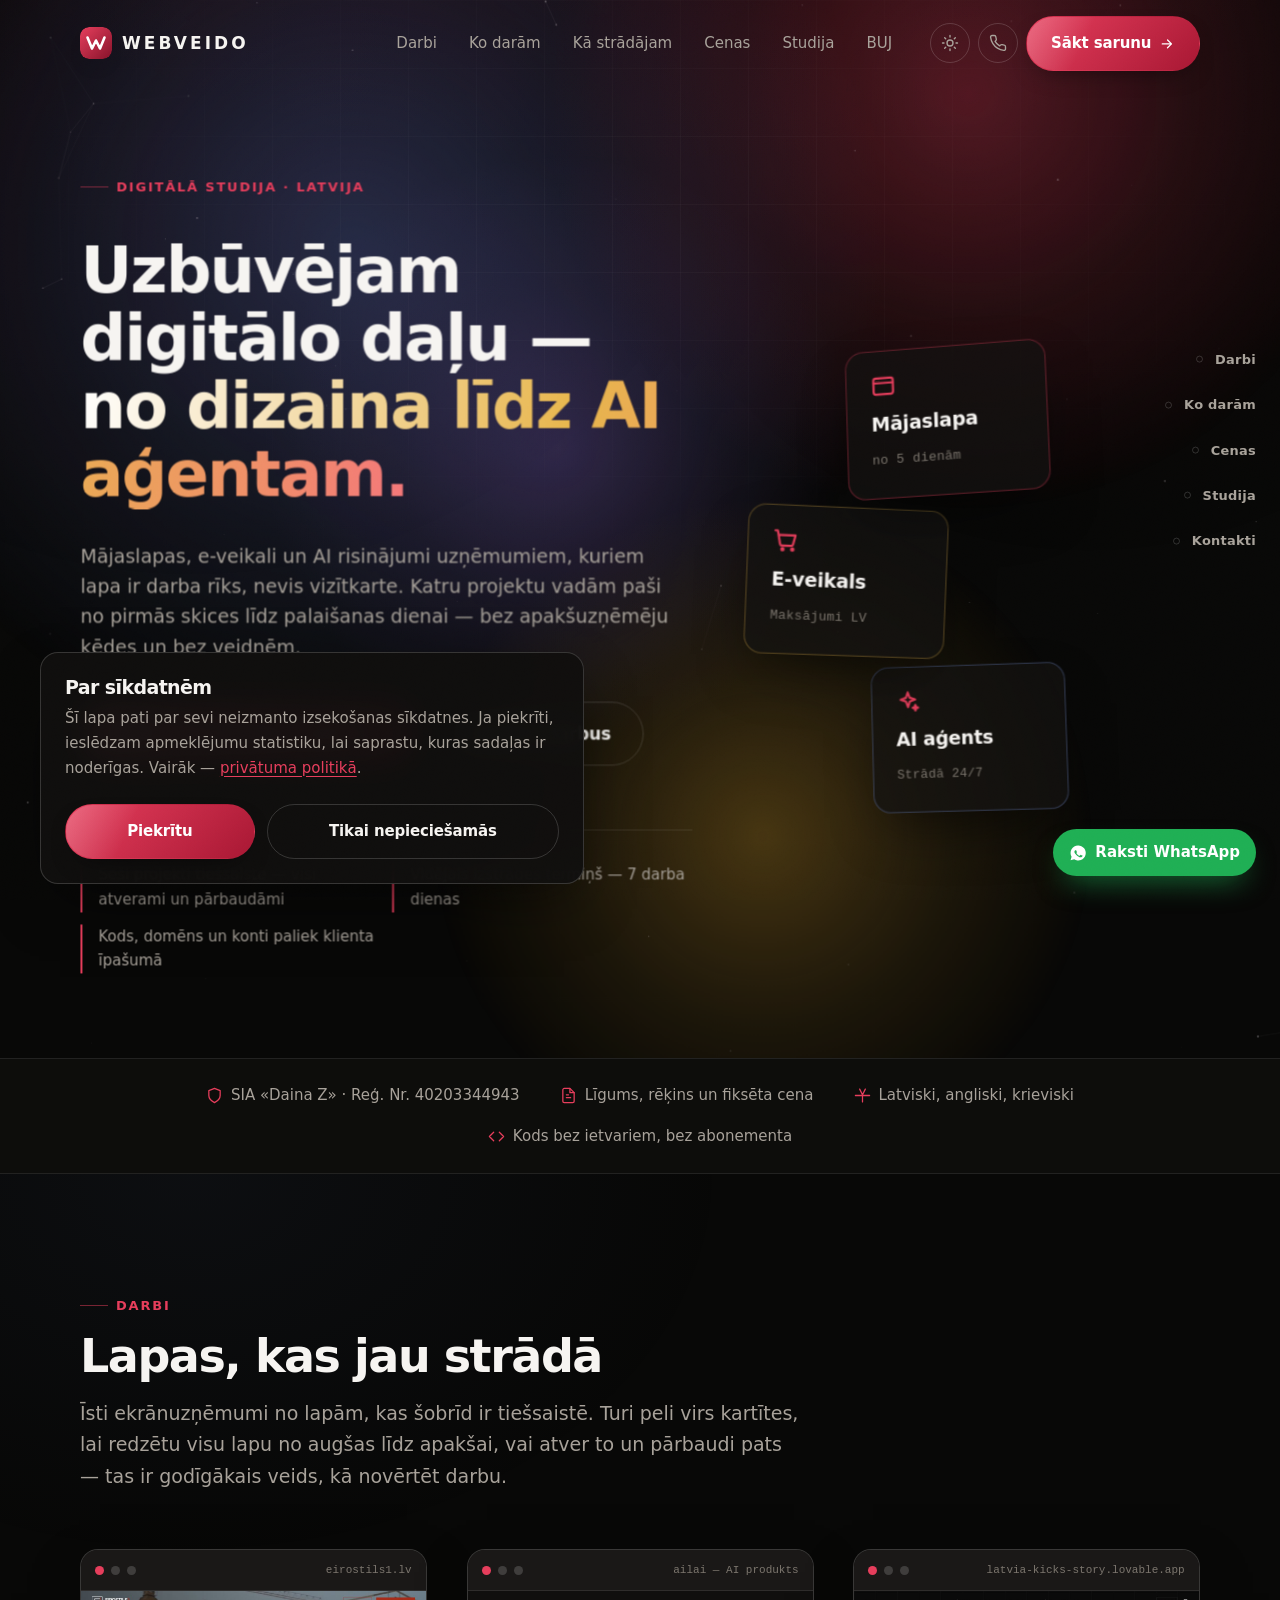
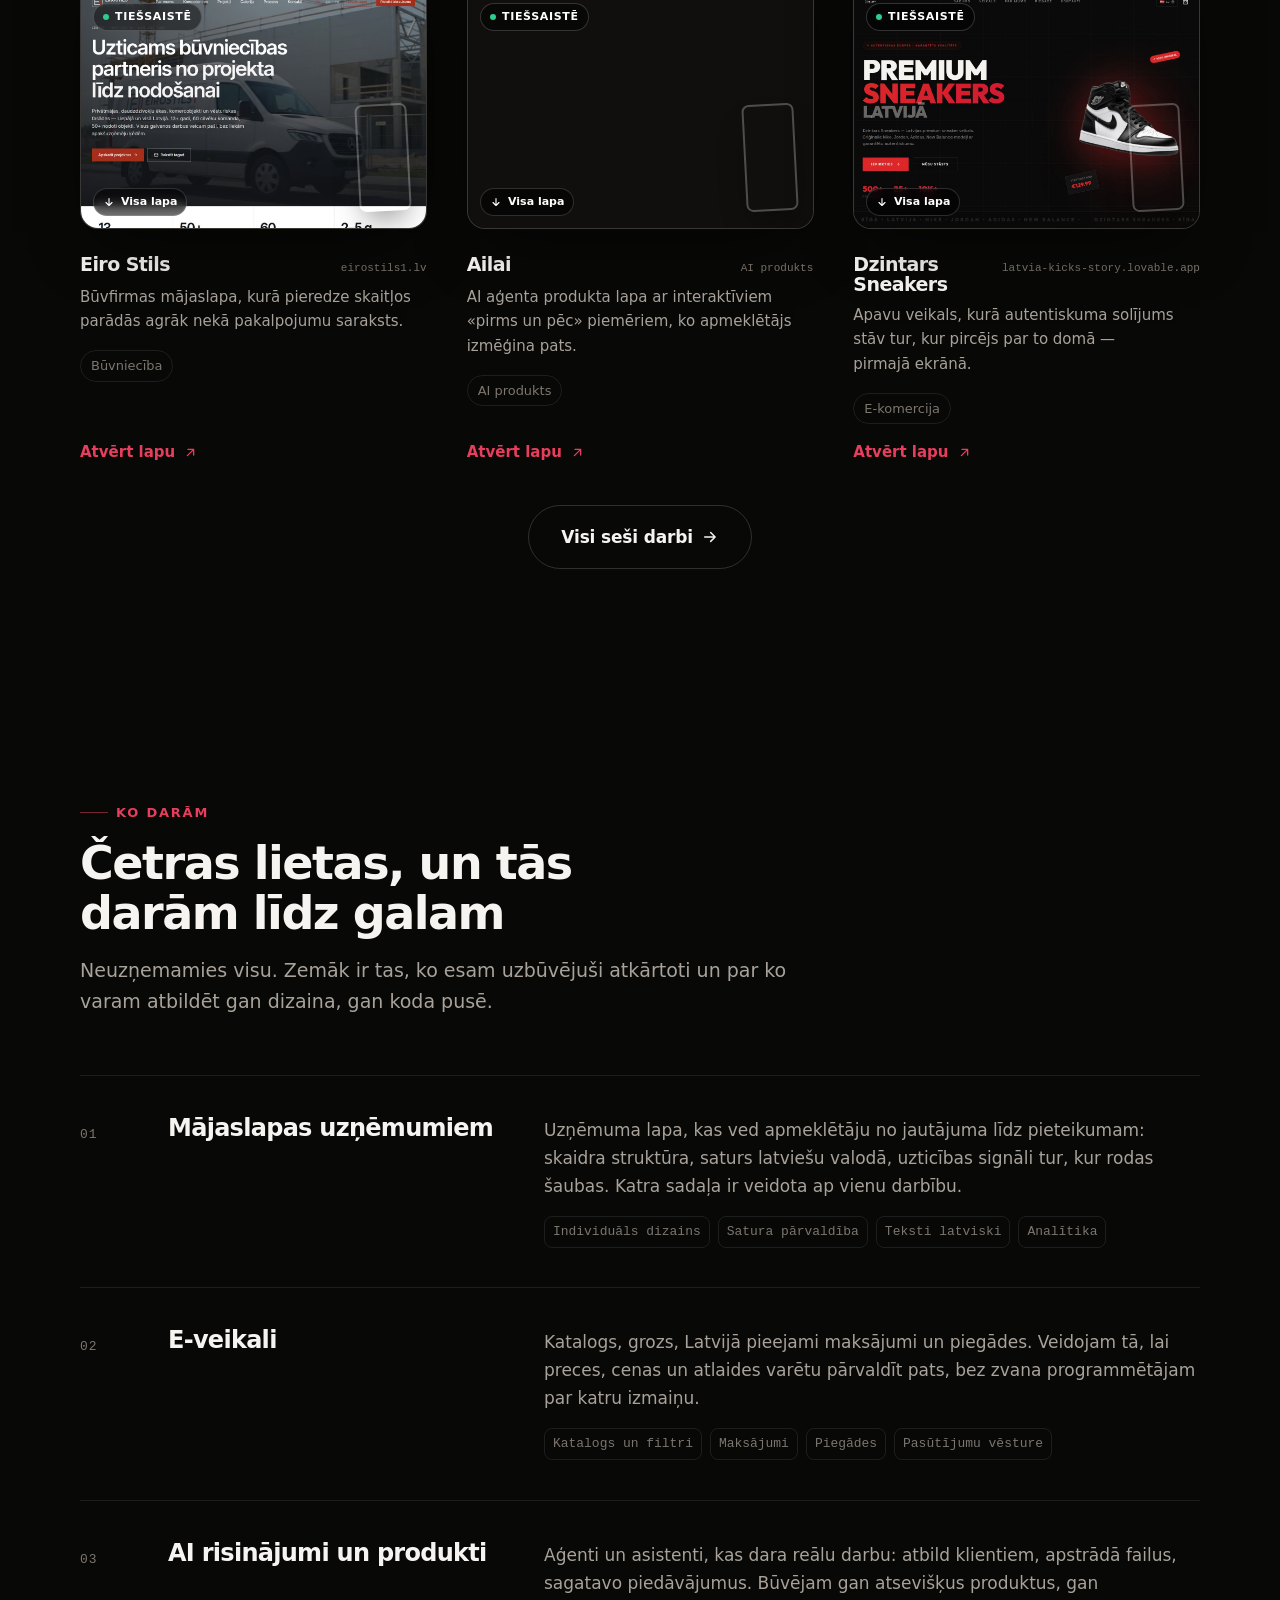
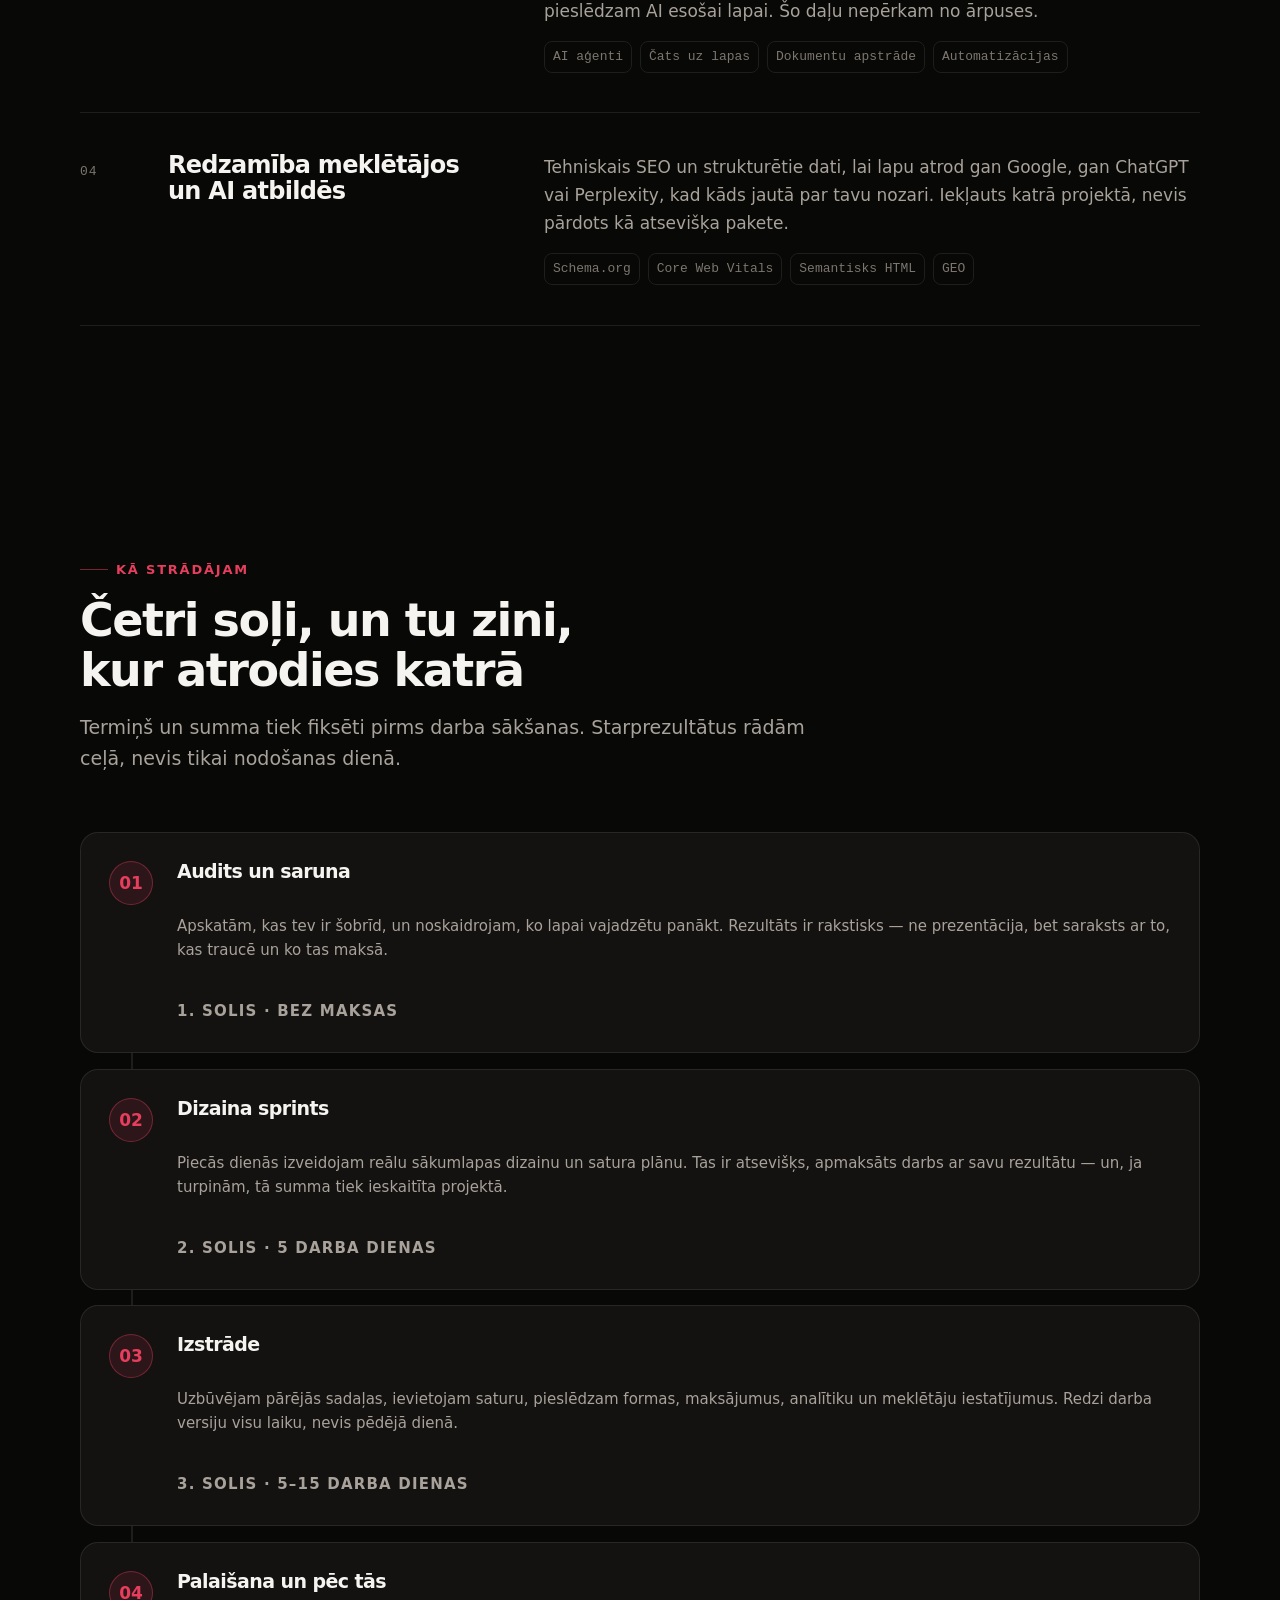
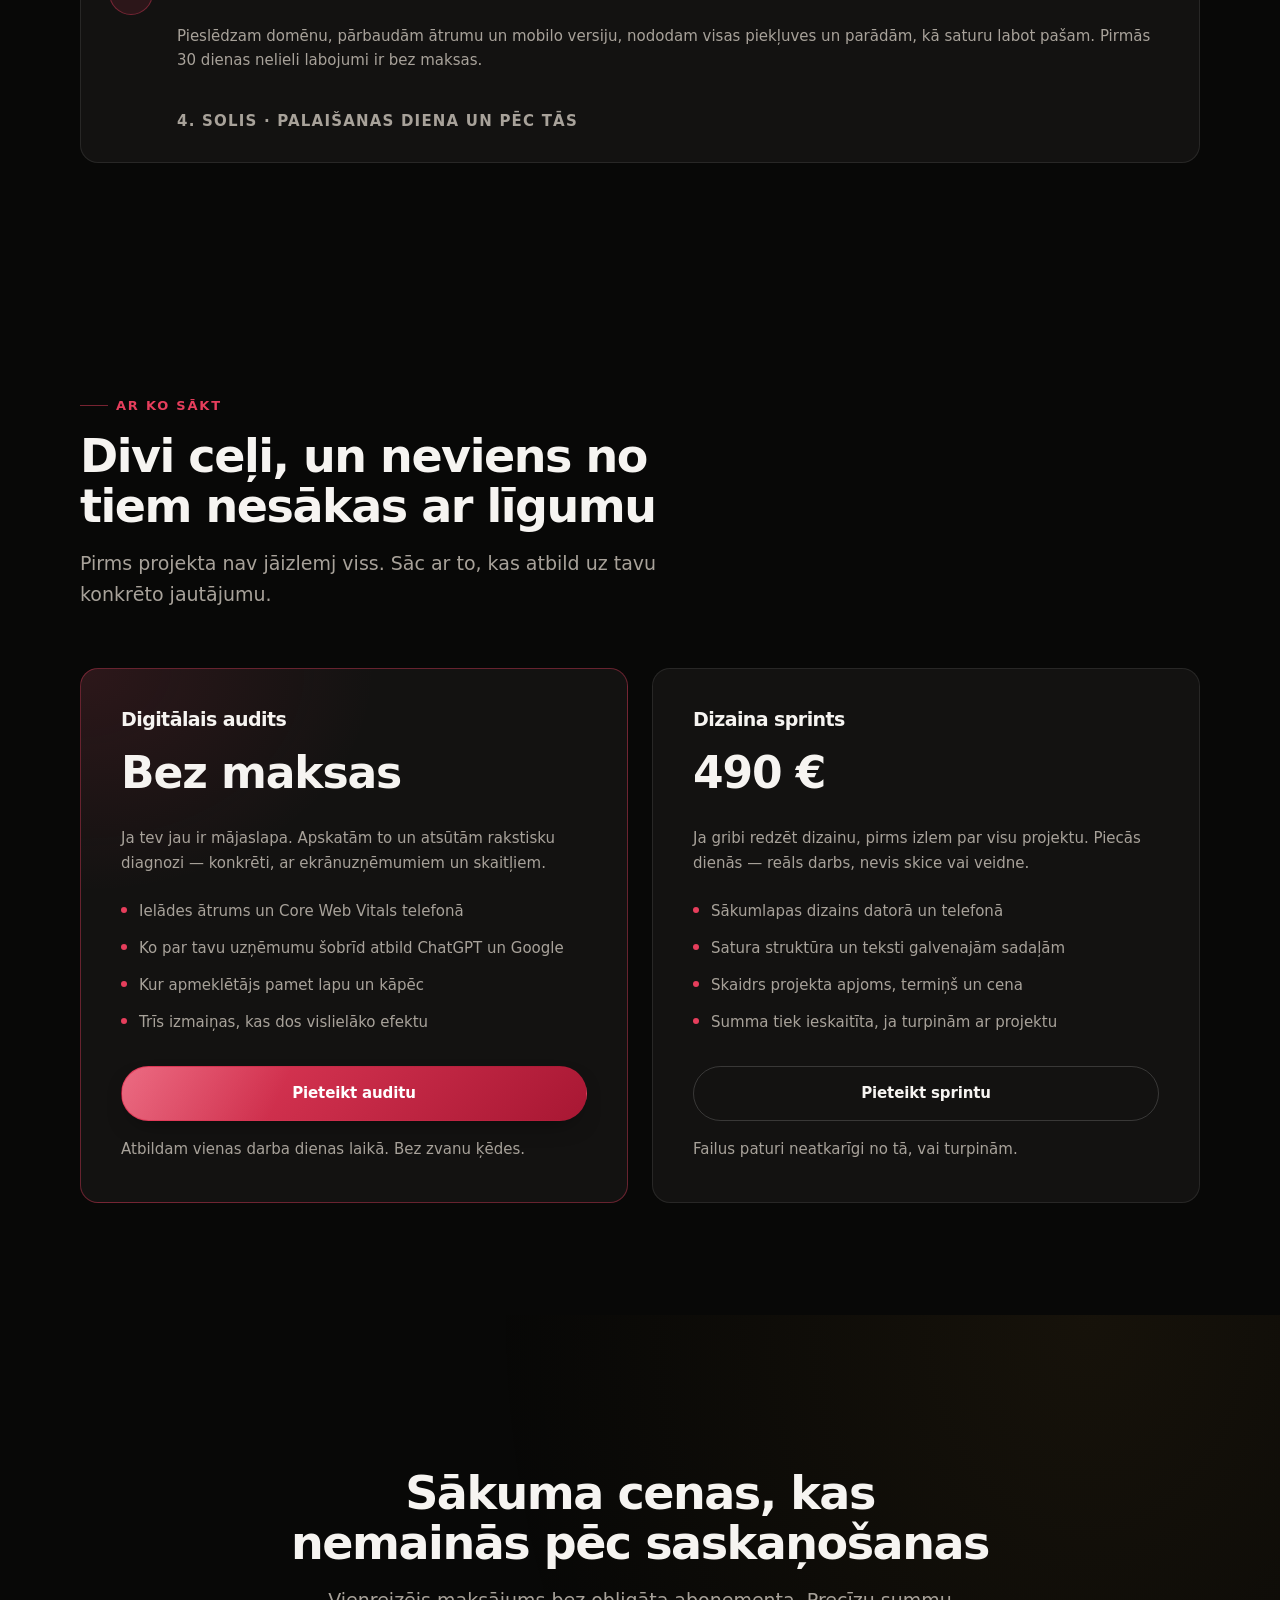
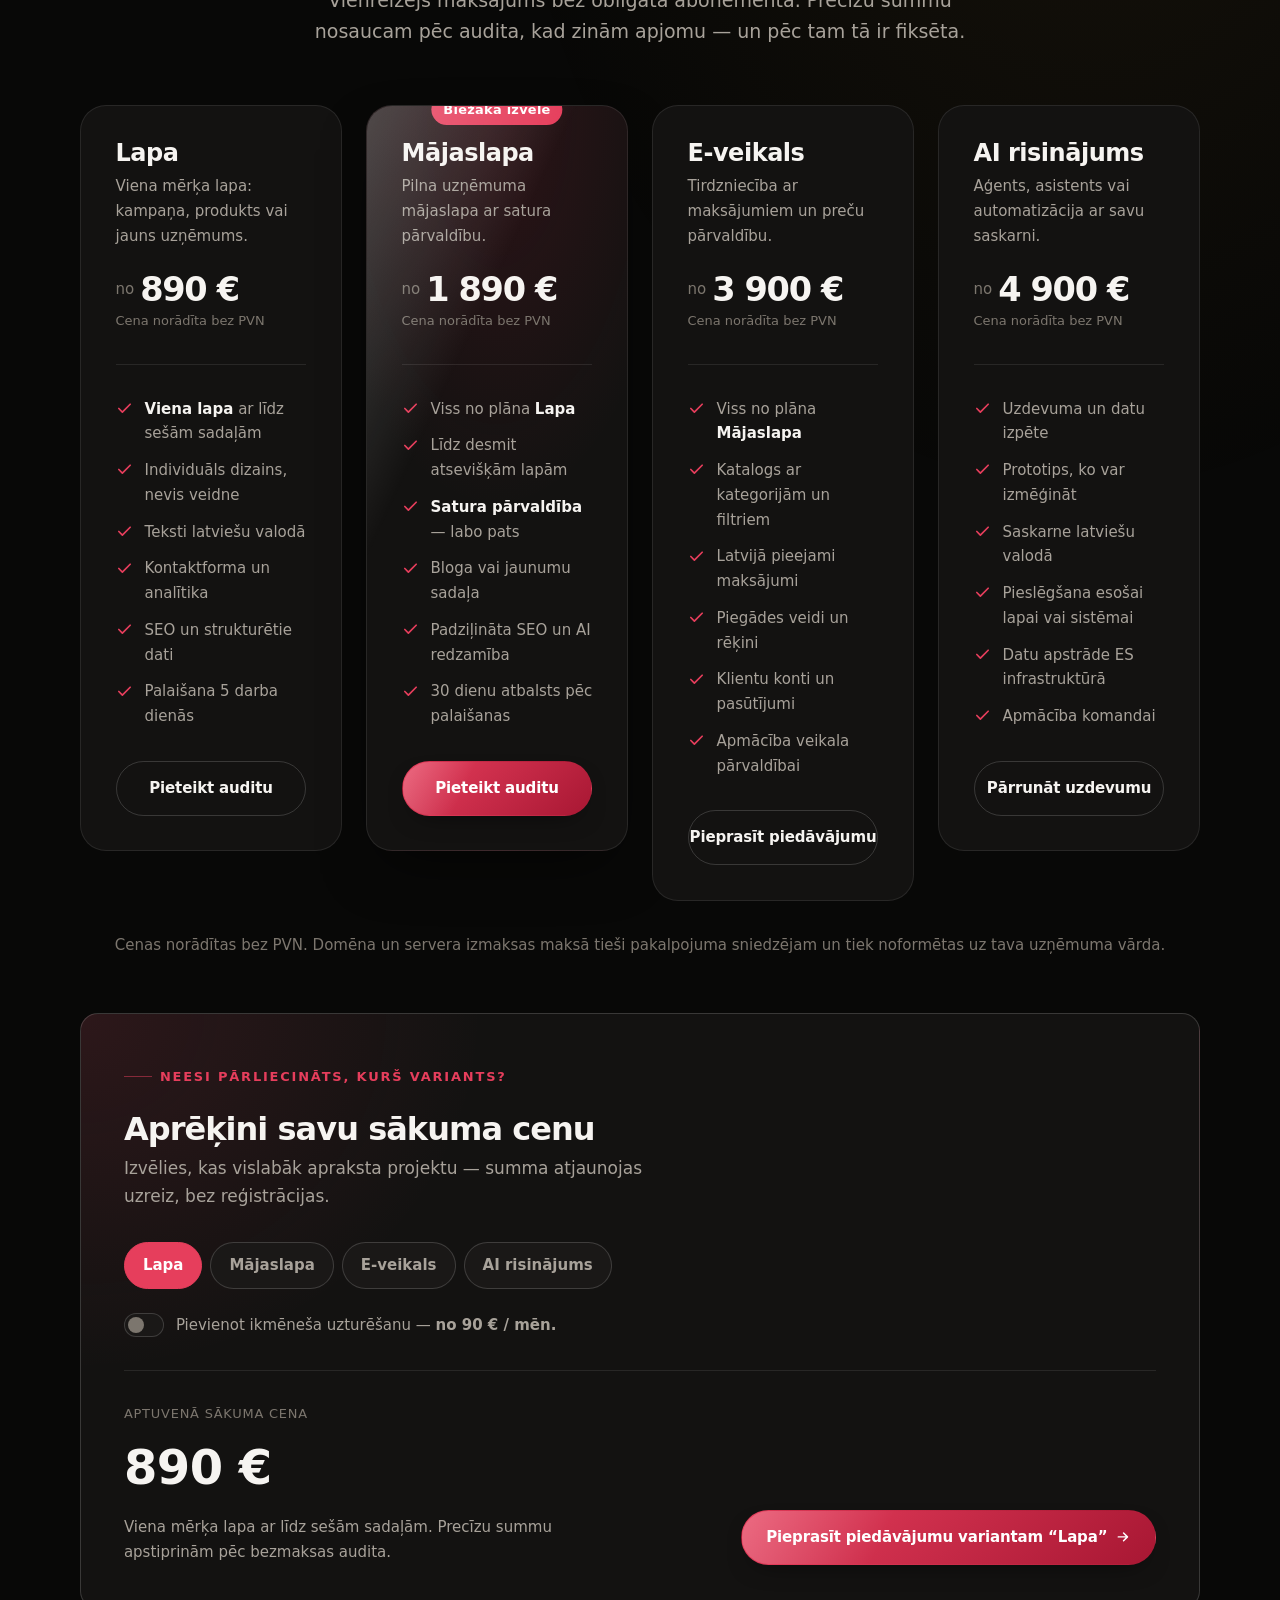
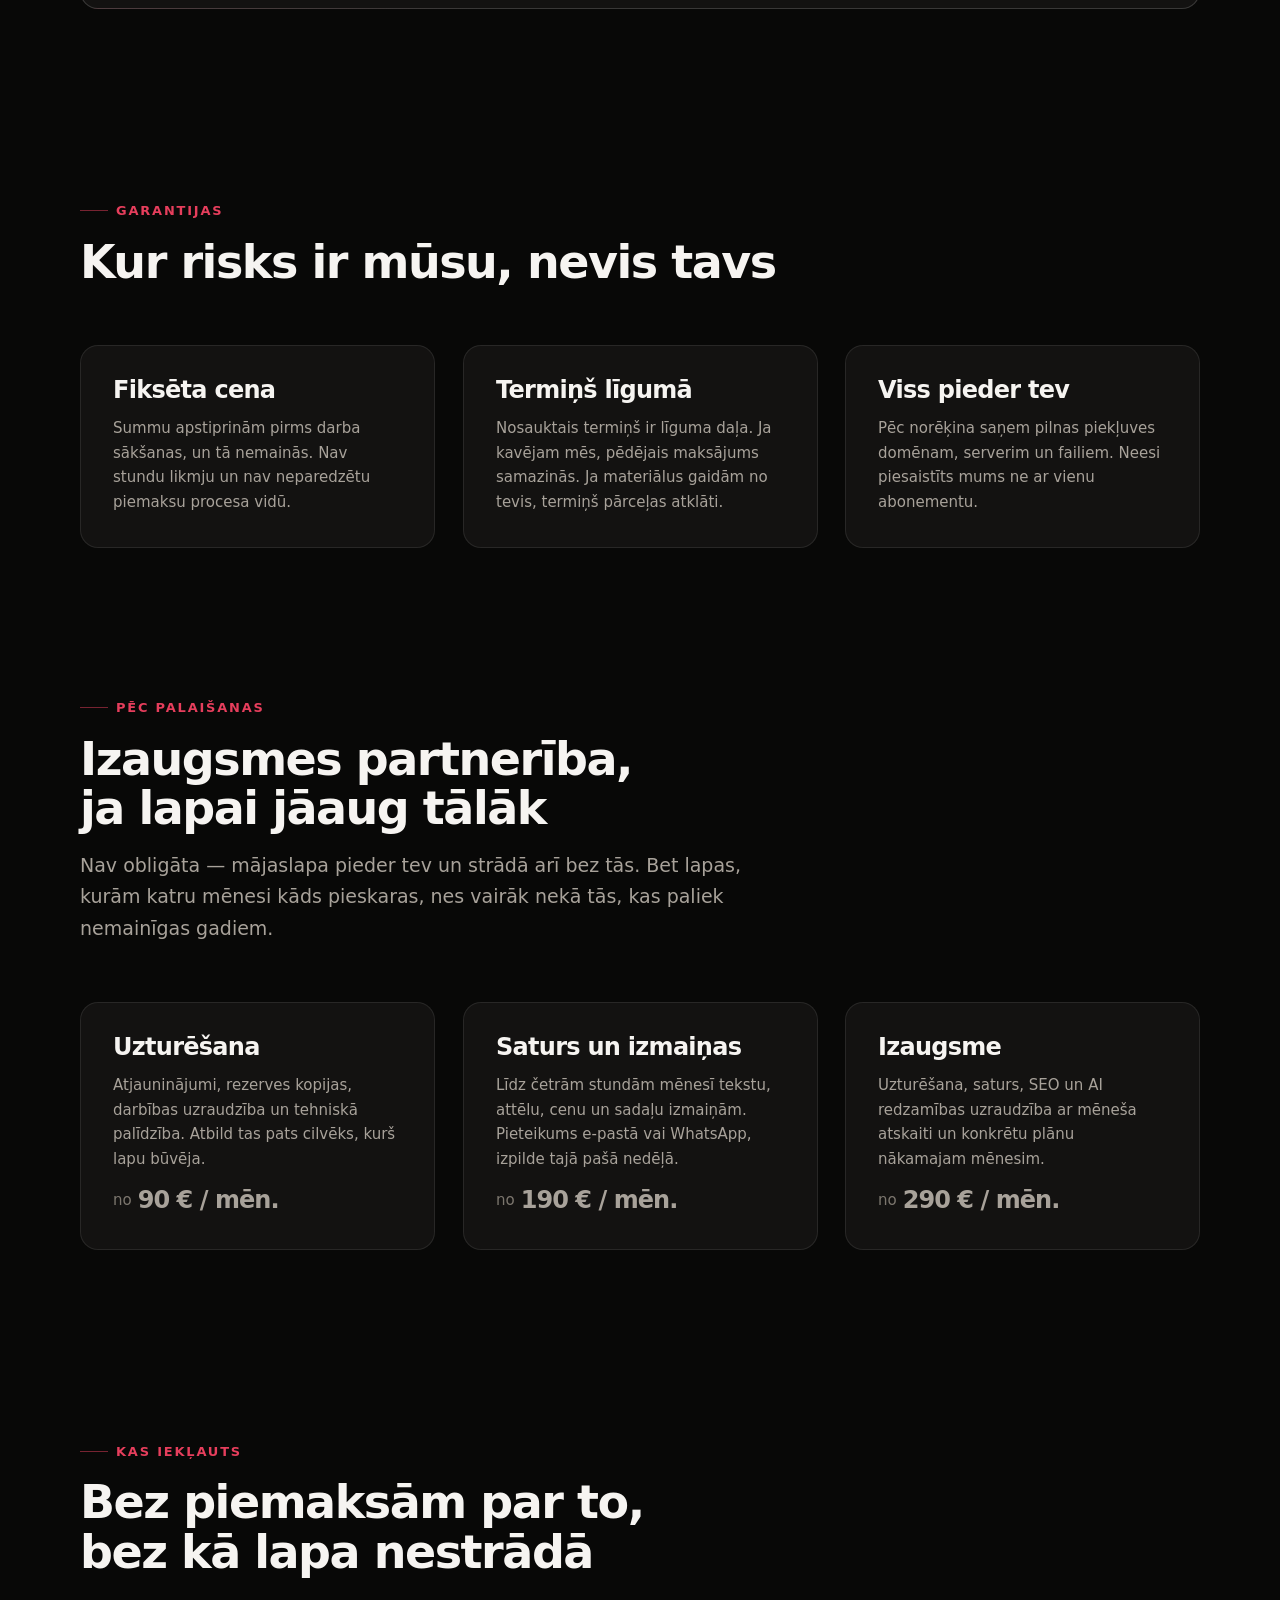
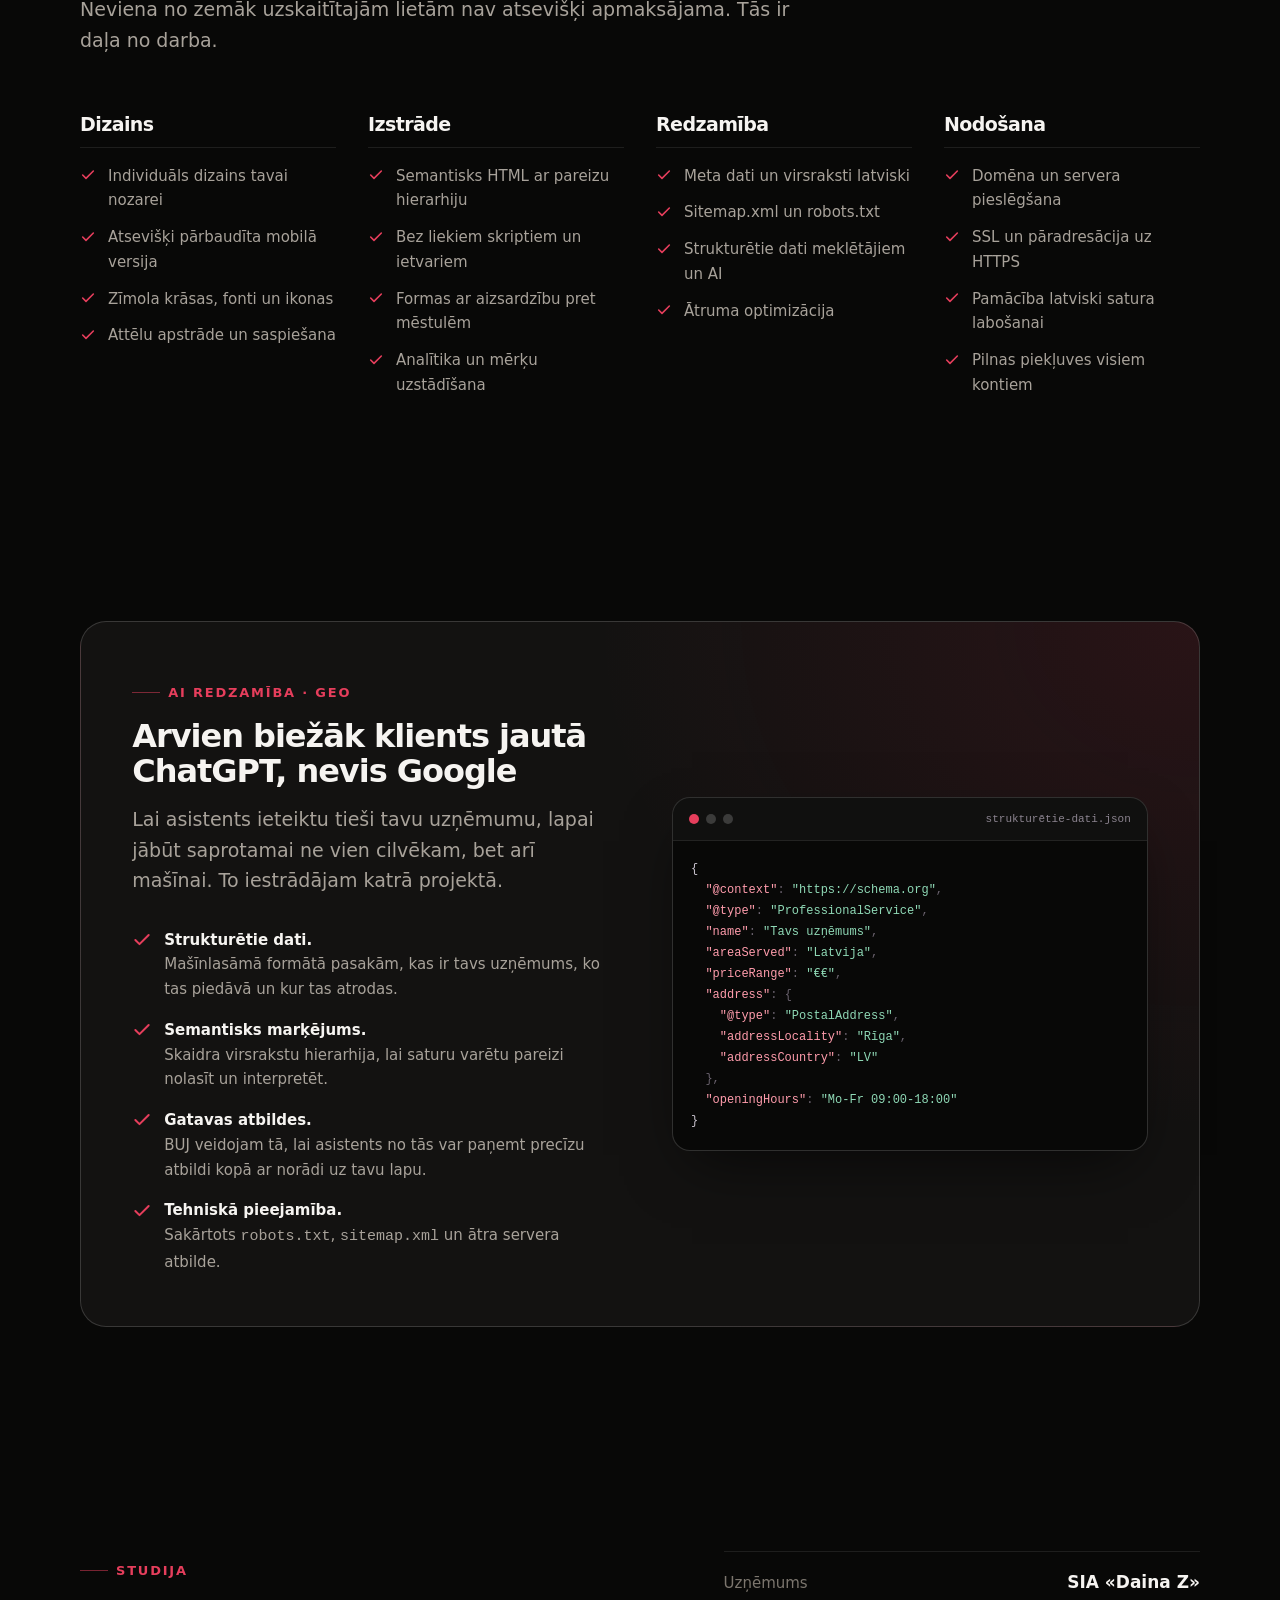
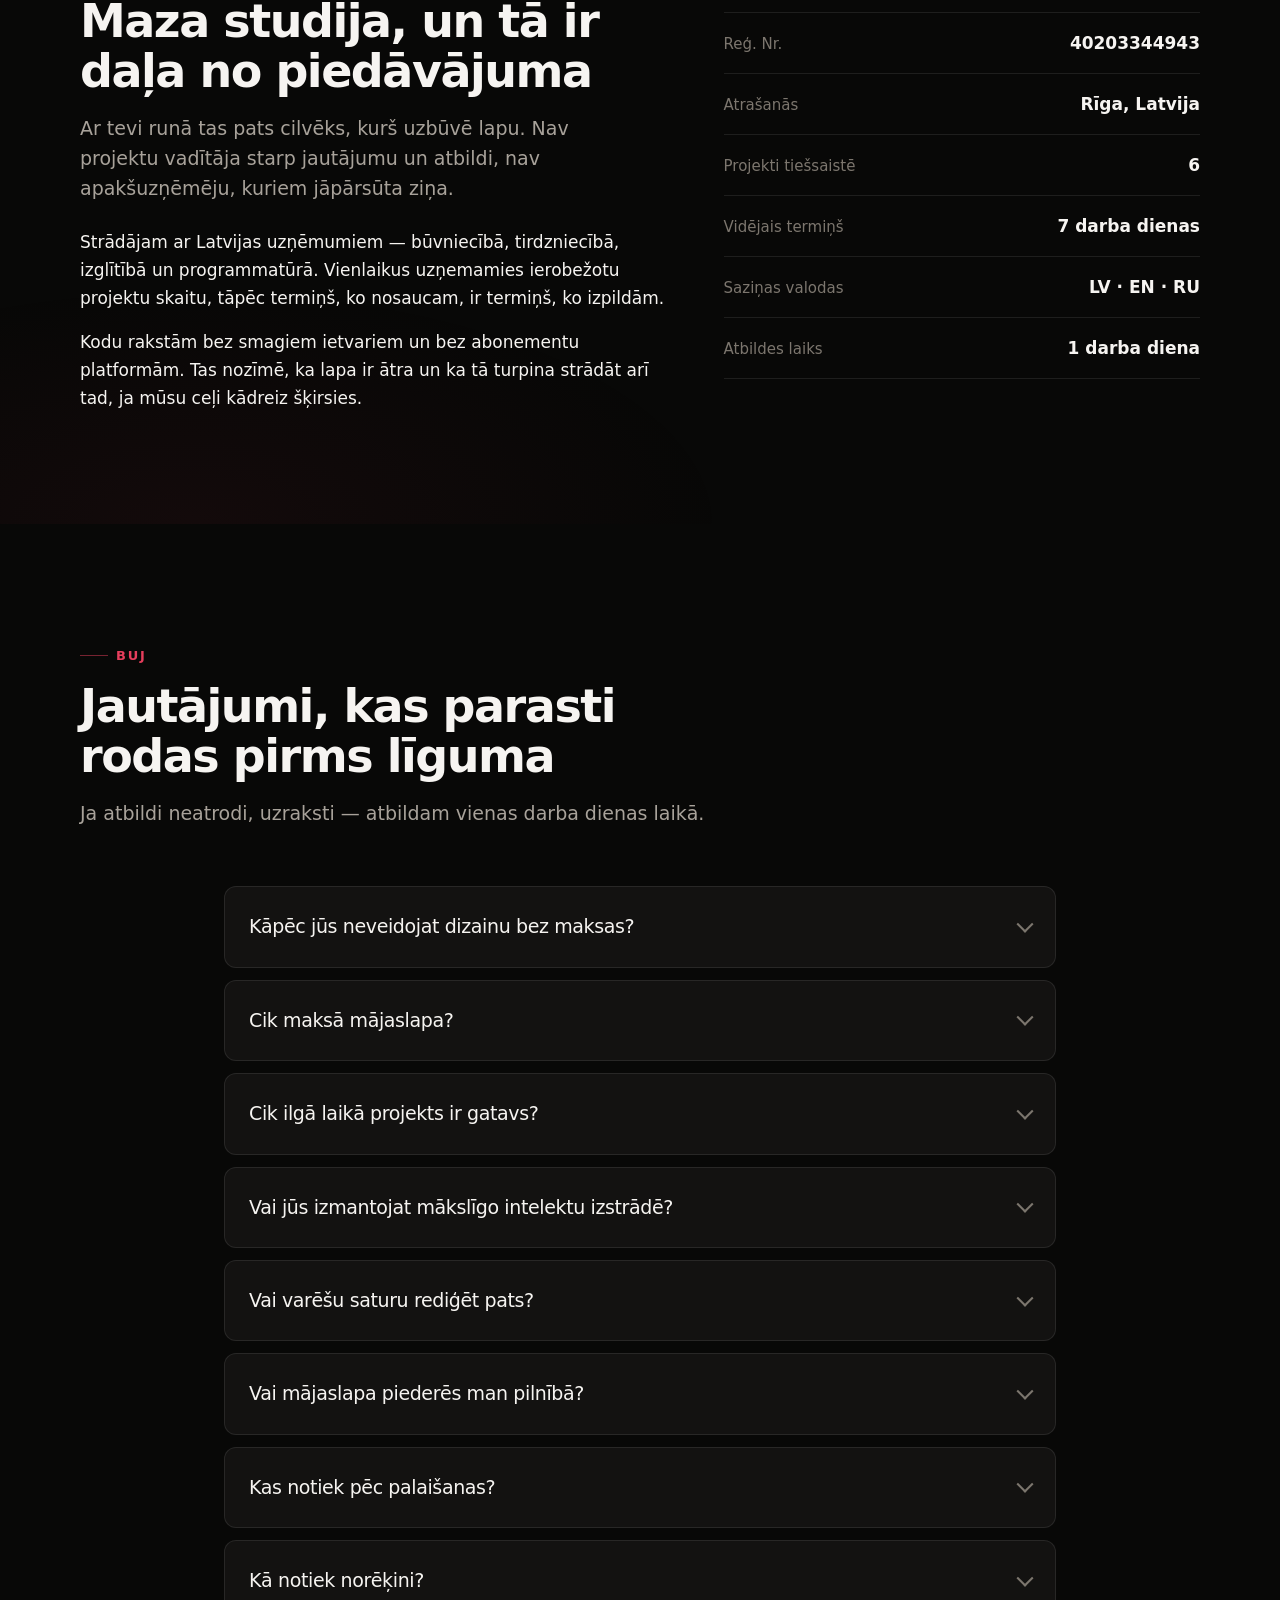
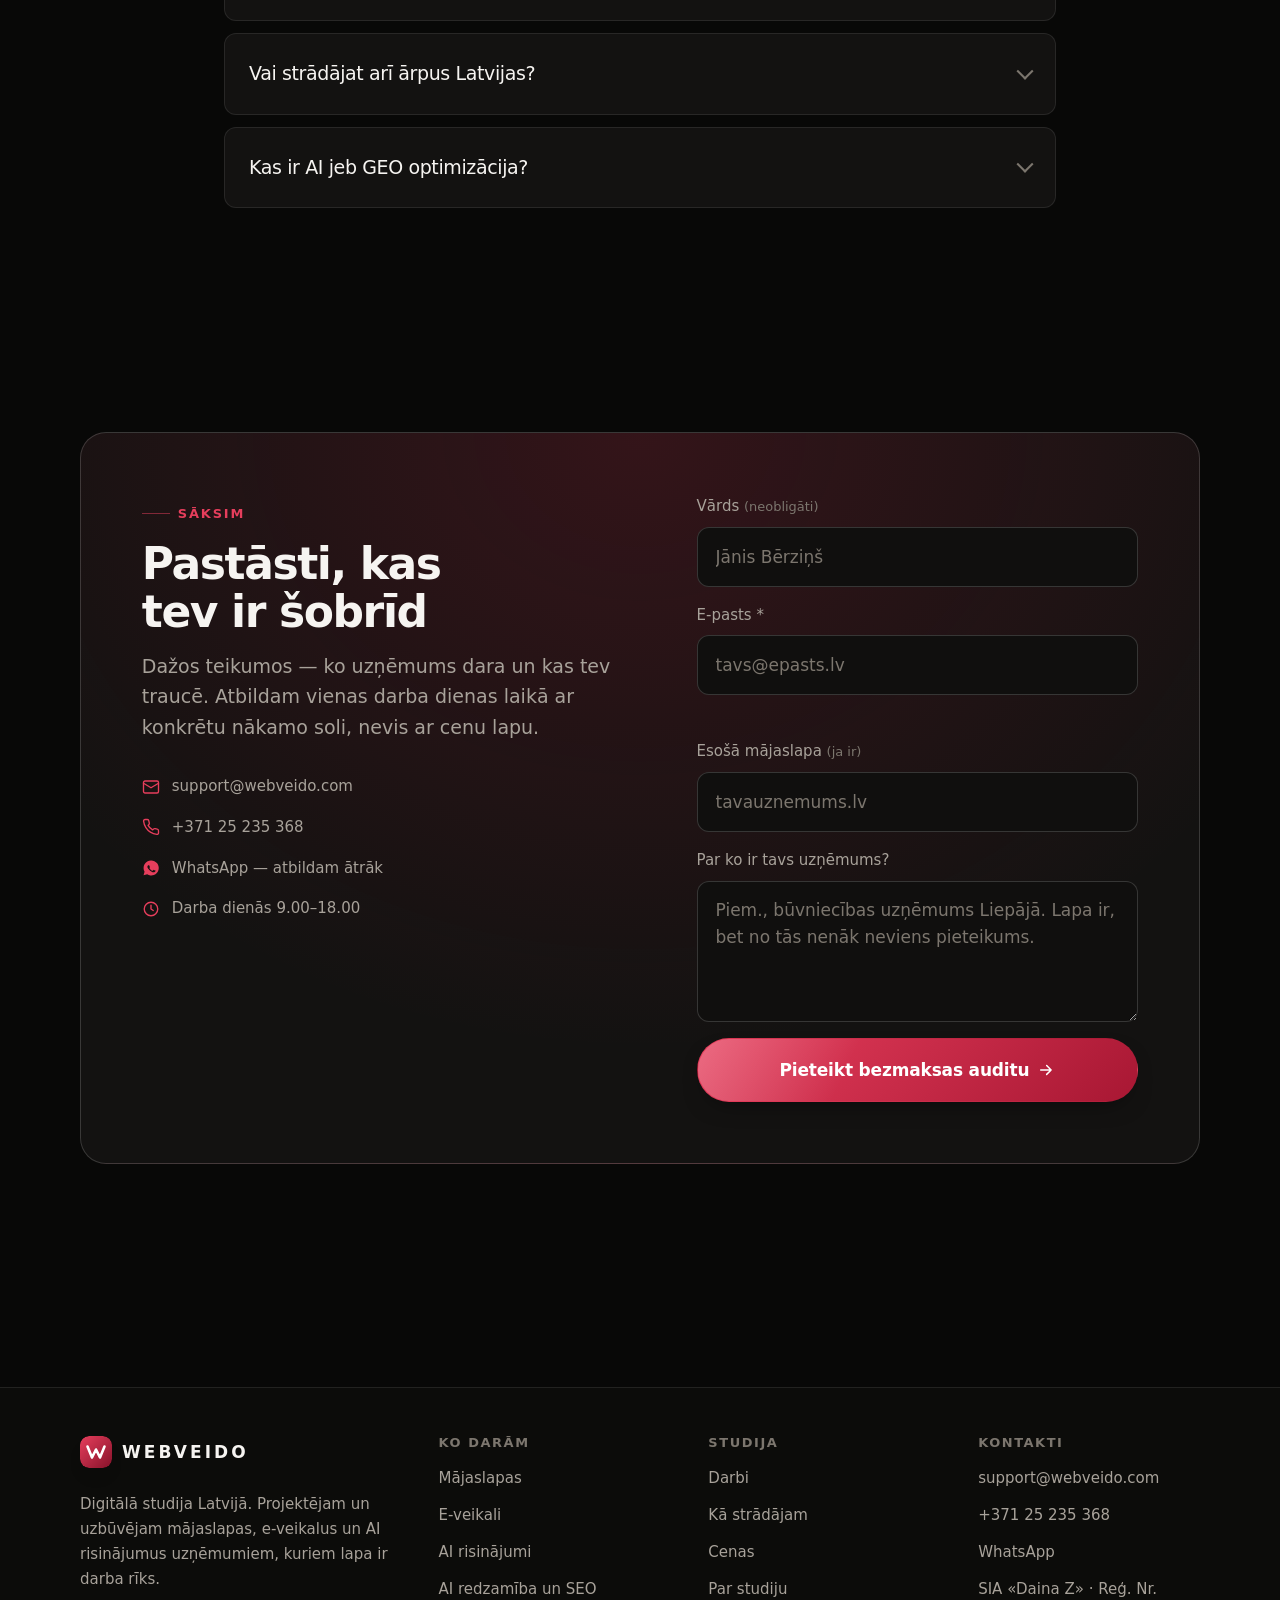
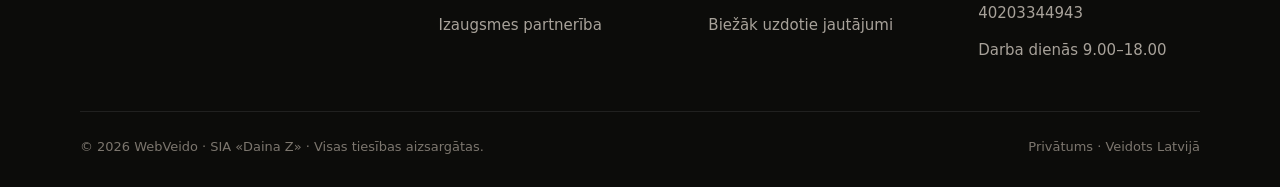
==== commit 72e05b74: "Salabo izcelto plāna kartīti (nejauši permanenti "iedegts" spīdums) un pievieno soļu progresa līniju" ====
--- a/index.html
+++ b/index.html
@@ -526,7 +526,9 @@
         </p>
       </div>
 
-      <div class="steps">
+      <div class="steps" id="steps">
+        <div class="steps__line" aria-hidden="true"><div class="steps__line-fill"></div></div>
+
         <article class="step" data-reveal>
           <span class="step__n" aria-hidden="true"></span>
           <h3>Audits un saruna</h3>
--- a/assets/css/main.css
+++ b/assets/css/main.css
@@ -848,7 +848,35 @@
 .problem-card__fix svg { width: 1.0625rem; height: 1.0625rem; color: var(--success); flex: none; margin-top: 0.2em; }
 
 /* --- Process --- */
-.steps { counter-reset: step; display: grid; gap: var(--sp-4); }
+.steps { counter-reset: step; position: relative; display: grid; gap: var(--sp-4); }
+
+/* --- Soļu progresa līnija ---------------------------------------------
+   Novietojumu (kur tieši iet cauri apļu centriem) mēra JS
+   (`initStepsLine`, scroll-3d.js), jo apļa Y pozīcija ir atkarīga no
+   mainīga teksta garuma katrā solī — nav droši izskaitļojams tikai ar CSS.
+   Aizpildījums seko ritināšanas progresam caur sadaļu. ------------------ */
+.steps__line {
+  position: absolute;
+  top: var(--line-top, 0px);
+  left: var(--line-left, 1.375rem);
+  width: 2px;
+  height: var(--line-height, 0px);
+  background: var(--border);
+  border-radius: 1px;
+  overflow: hidden;
+  pointer-events: none;
+}
+
+.steps__line-fill {
+  width: 100%;
+  height: calc(var(--steps-progress, 0) * 100%);
+  background: var(--grad-brand);
+  box-shadow: 0 0 12px 1px rgb(230 62 92 / 55%);
+}
+
+@media (max-width: 56rem) {
+  .steps__line { display: none; }
+}
 
 .step {
   position: relative;
--- a/assets/css/motion.css
+++ b/assets/css/motion.css
@@ -413,8 +413,7 @@
 }
 
 .btn--primary:hover::after,
-.shine:hover::after,
-.shine.is-visible::after { background-position: 180% 180%; }
+.shine:hover::after { background-position: 180% 180%; }
 
 [data-theme="light"] .btn--primary::after {
   background: linear-gradient(115deg, transparent 30%, rgb(255 255 255 / 45%) 48%, transparent 66%);
@@ -540,6 +539,17 @@
   }
 }
 
+/* Soļa numurs "iznirst" pretī skatītājam, kad tā solis šķērso ekrāna
+   centru — `--depth` šeit ir mantots no `.step` (kam to iestata
+   scroll-3d.js), tāpēc nav vajadzīgs papildu reģistrēšanas mērķis. */
+.step__n {
+  transform: perspective(800px)
+             translateZ(calc((1 - min(abs(var(--depth, 0)), 1)) * 26px))
+             rotateY(calc(var(--depth, 0) * 18deg))
+             scale(calc(1 - min(abs(var(--depth, 0)), 1) * 0.22));
+  will-change: transform;
+}
+
 /* Hero: nepārtraukta izzušana dziļumā ritinot, nevis vienreizēja animācija.
    `--hero-exit` mantojas no `.hero` uz visiem bērniem — skriptam pietiek
    to iestatīt vienā vietā. */
@@ -616,13 +626,17 @@
   .glow::before, .btn--primary::after, .shine::after,
   .badge .dot, .work__live i, .text-grad,
   [data-depth="section"], [data-depth="card"],
-  .hero__scene-stage, .hero__panel {
+  .hero__scene-stage, .hero__panel, .step__n {
     transform: none !important;
     animation: none !important;
     transition: none !important;
   }
 
   .tilt::after, .glow::before { display: none; }
+
+  /* Bez JS ritināšanas klausītāja `--steps-progress` paliktu uz 0 —
+     labāk pilnībā paslēpt tukšu, nekad-nepiepildītu celiņu. */
+  .steps__line { display: none; }
 }
 
 @media (hover: none), (pointer: coarse) {
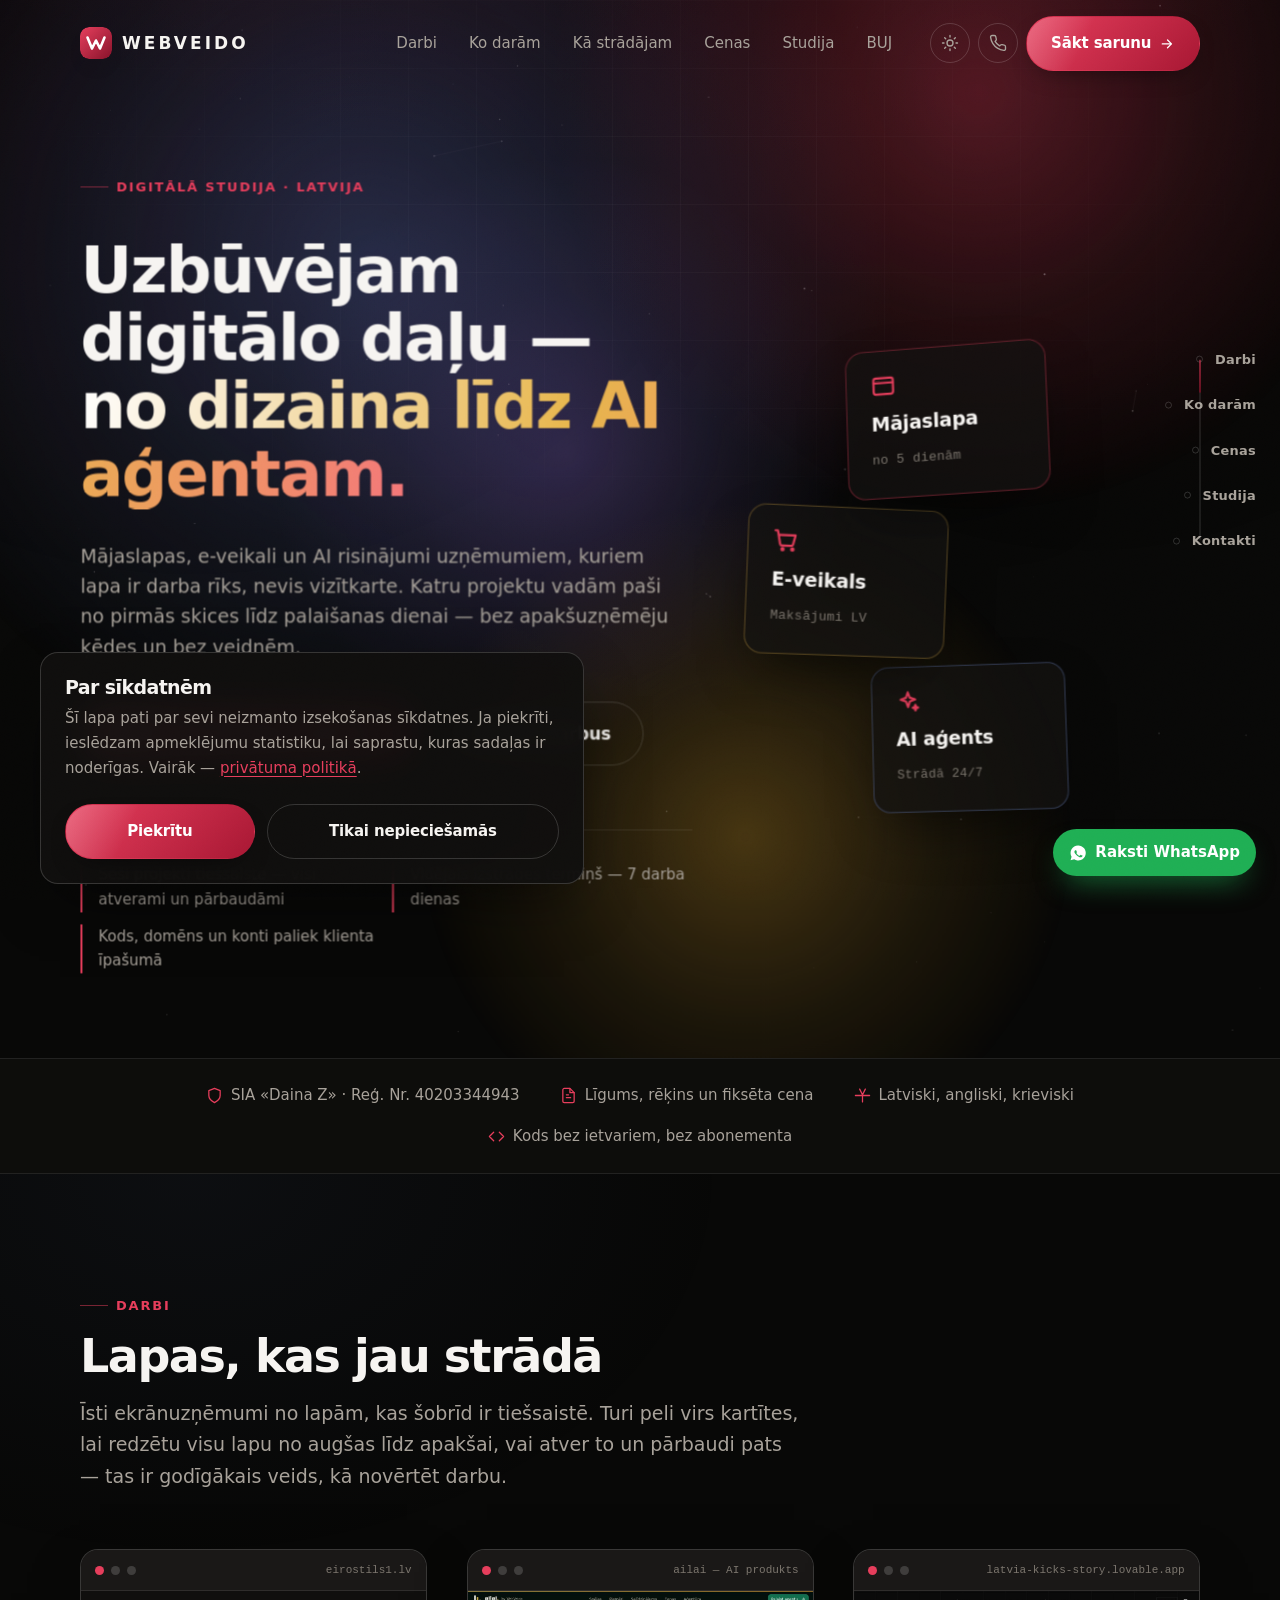
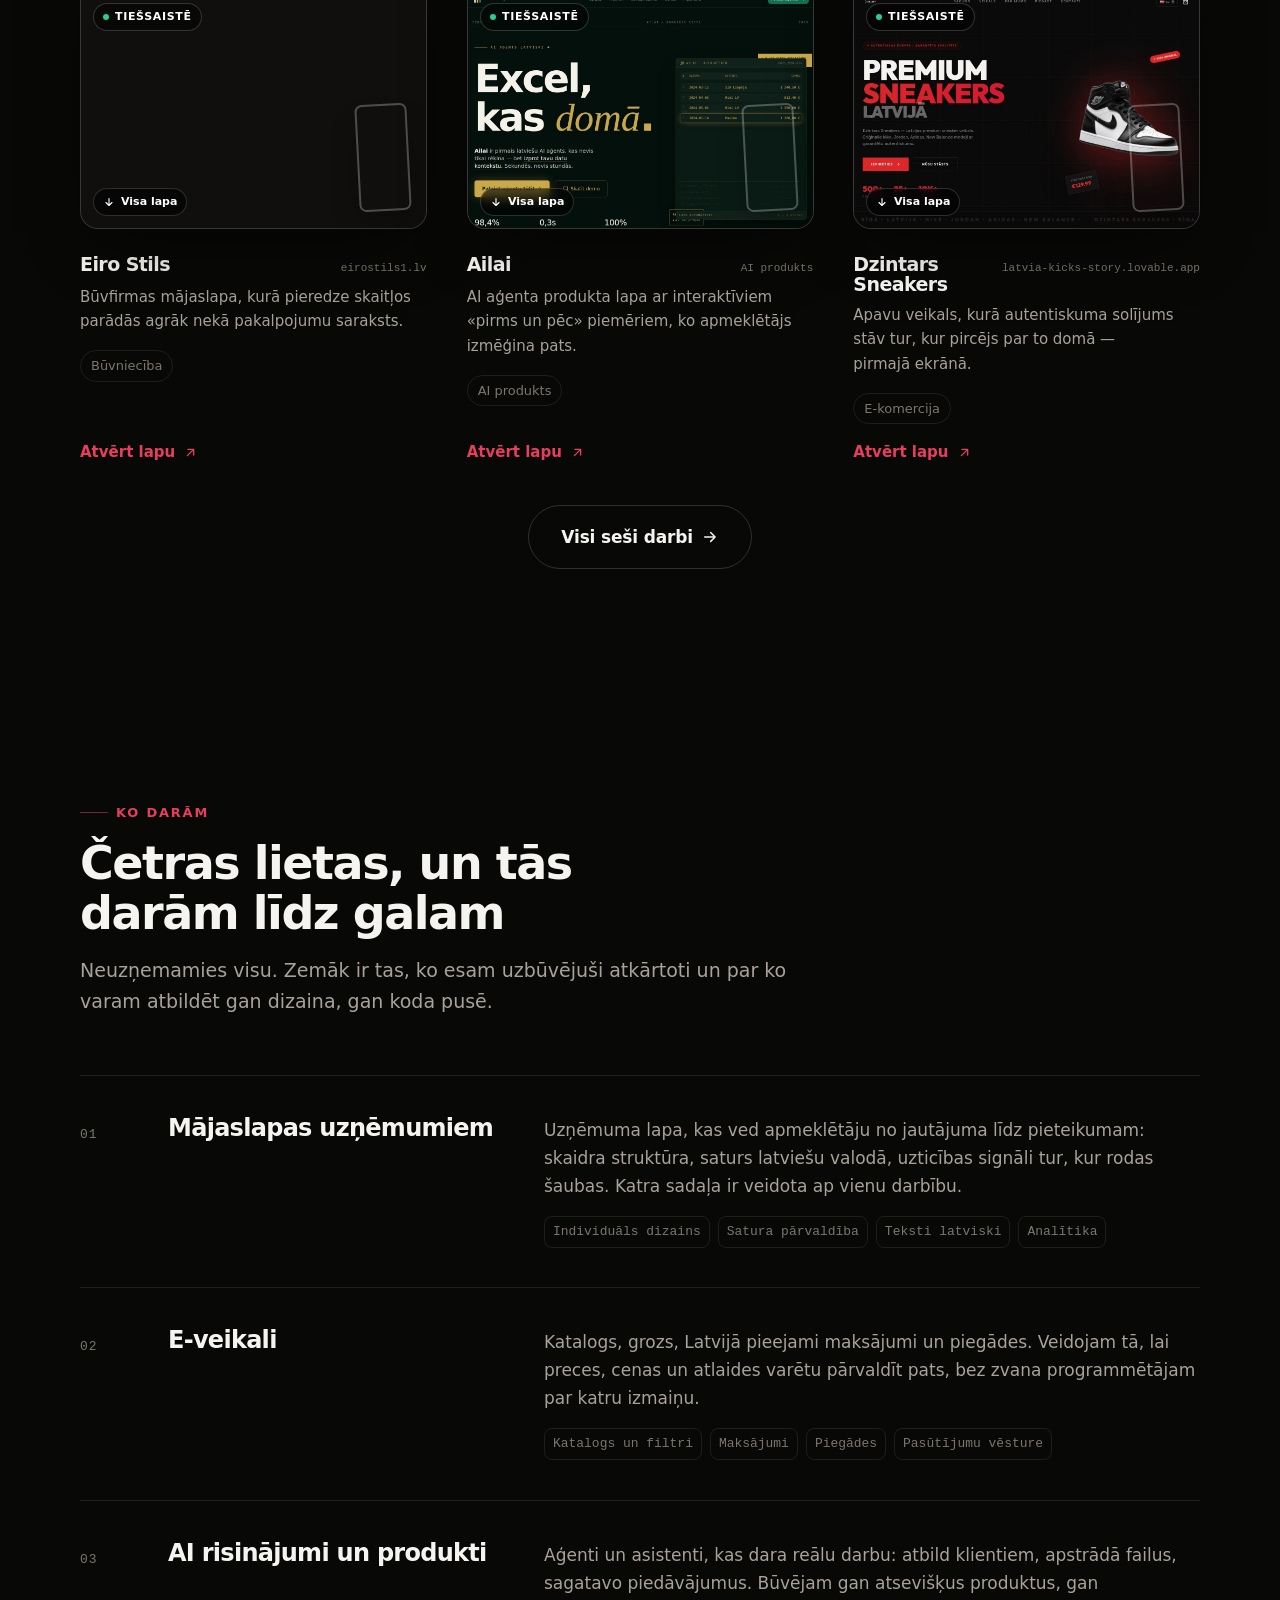
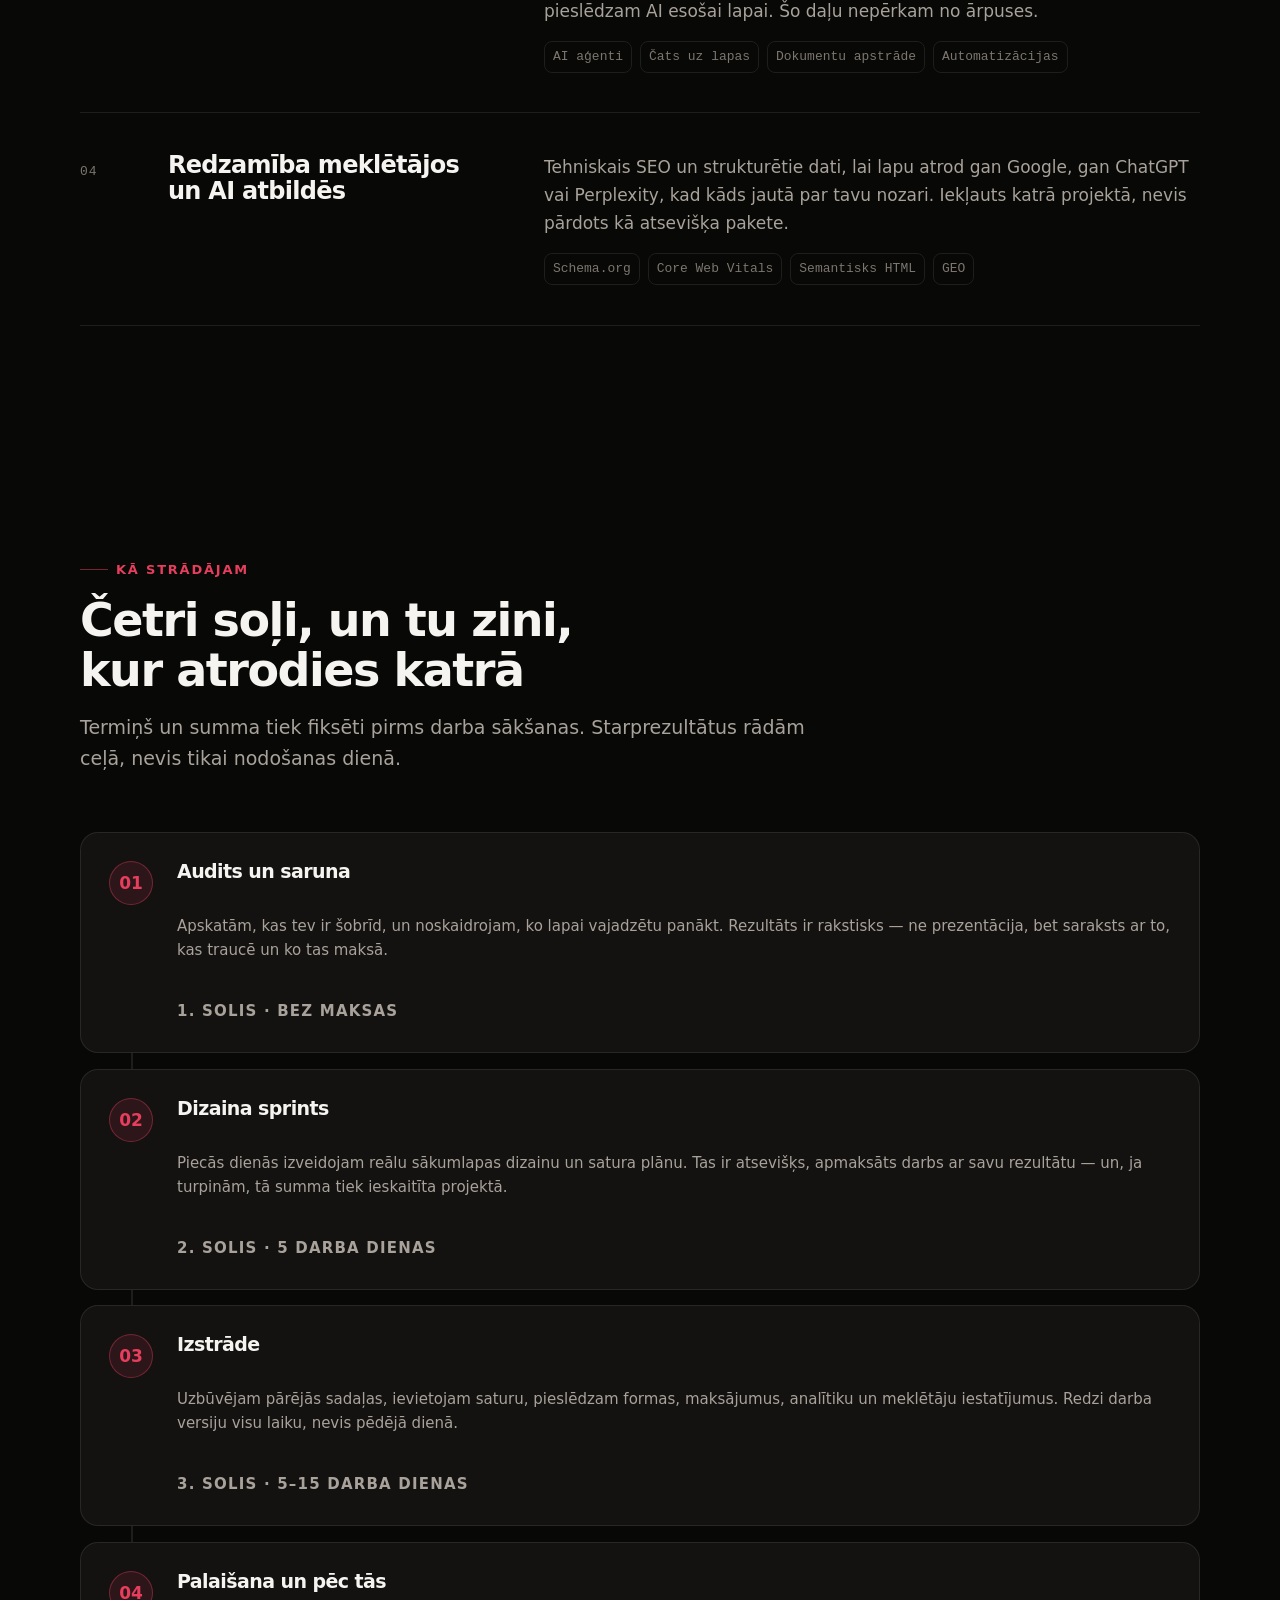
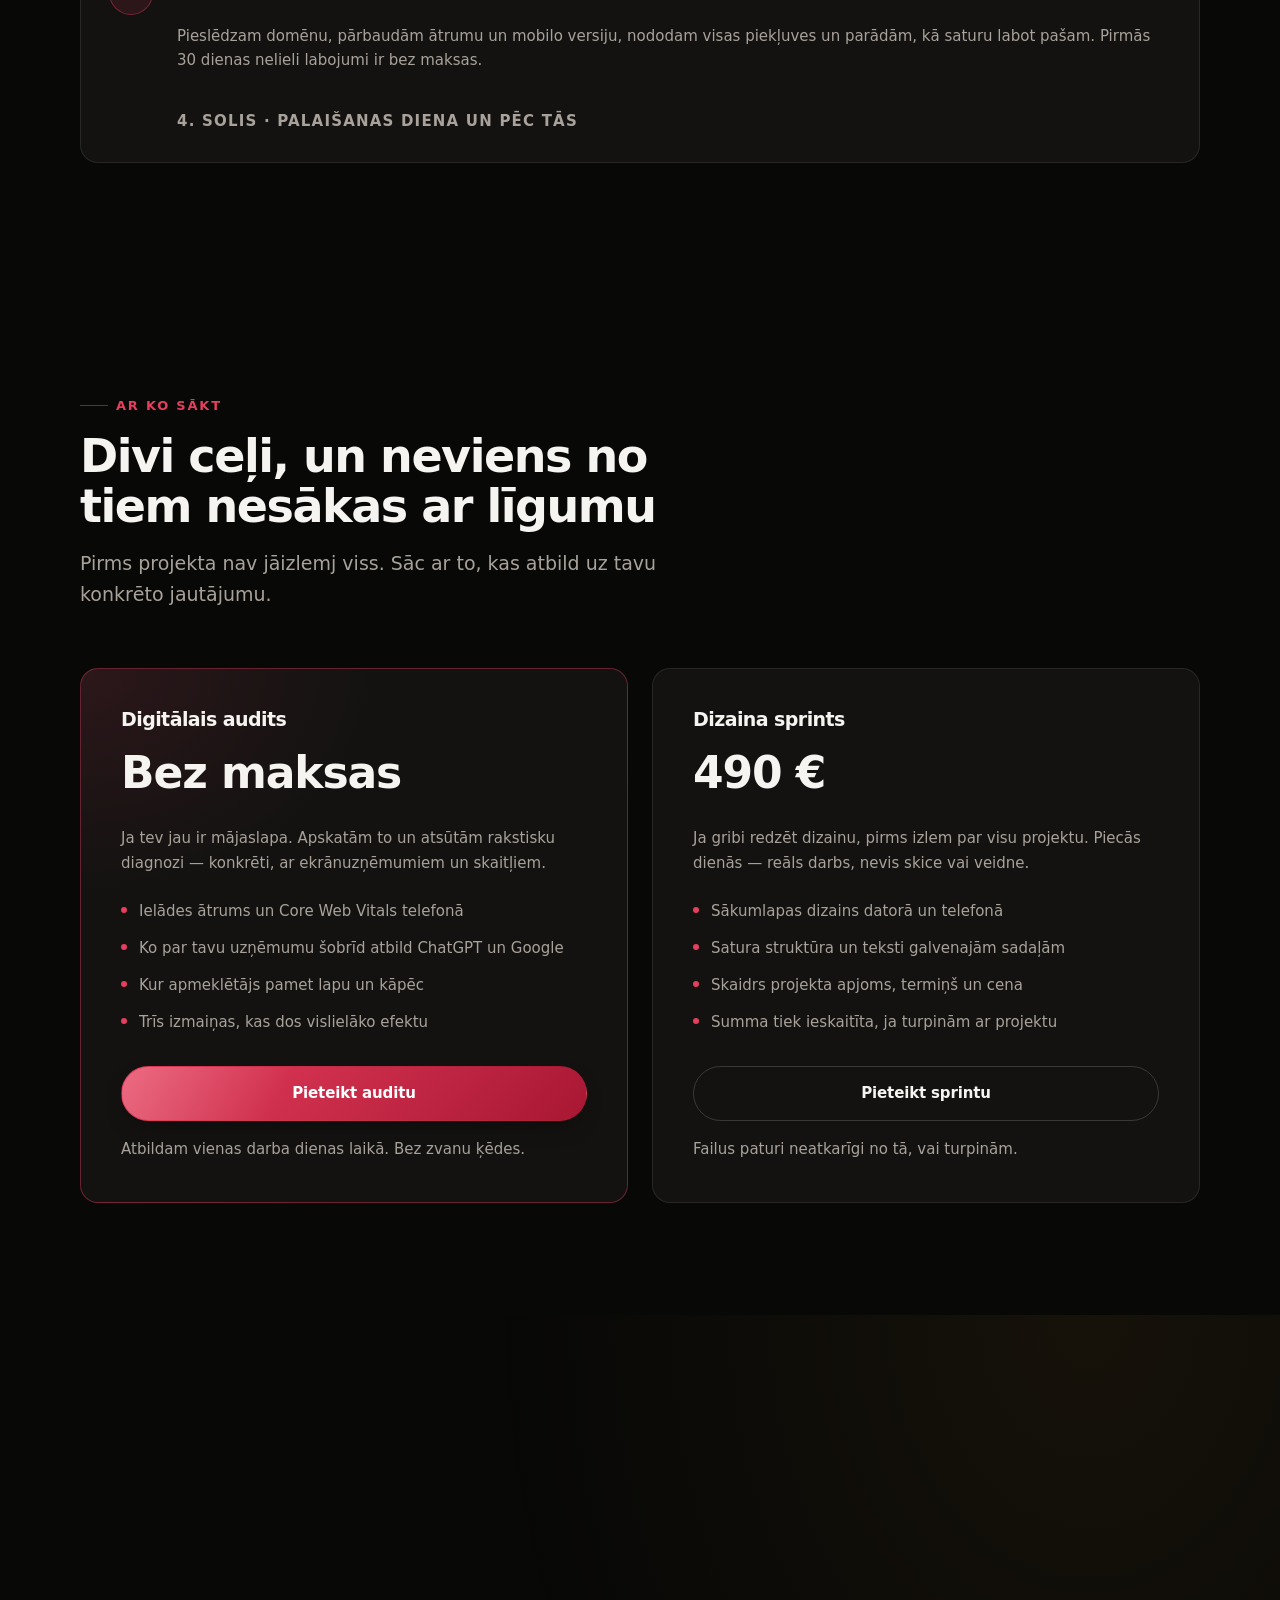
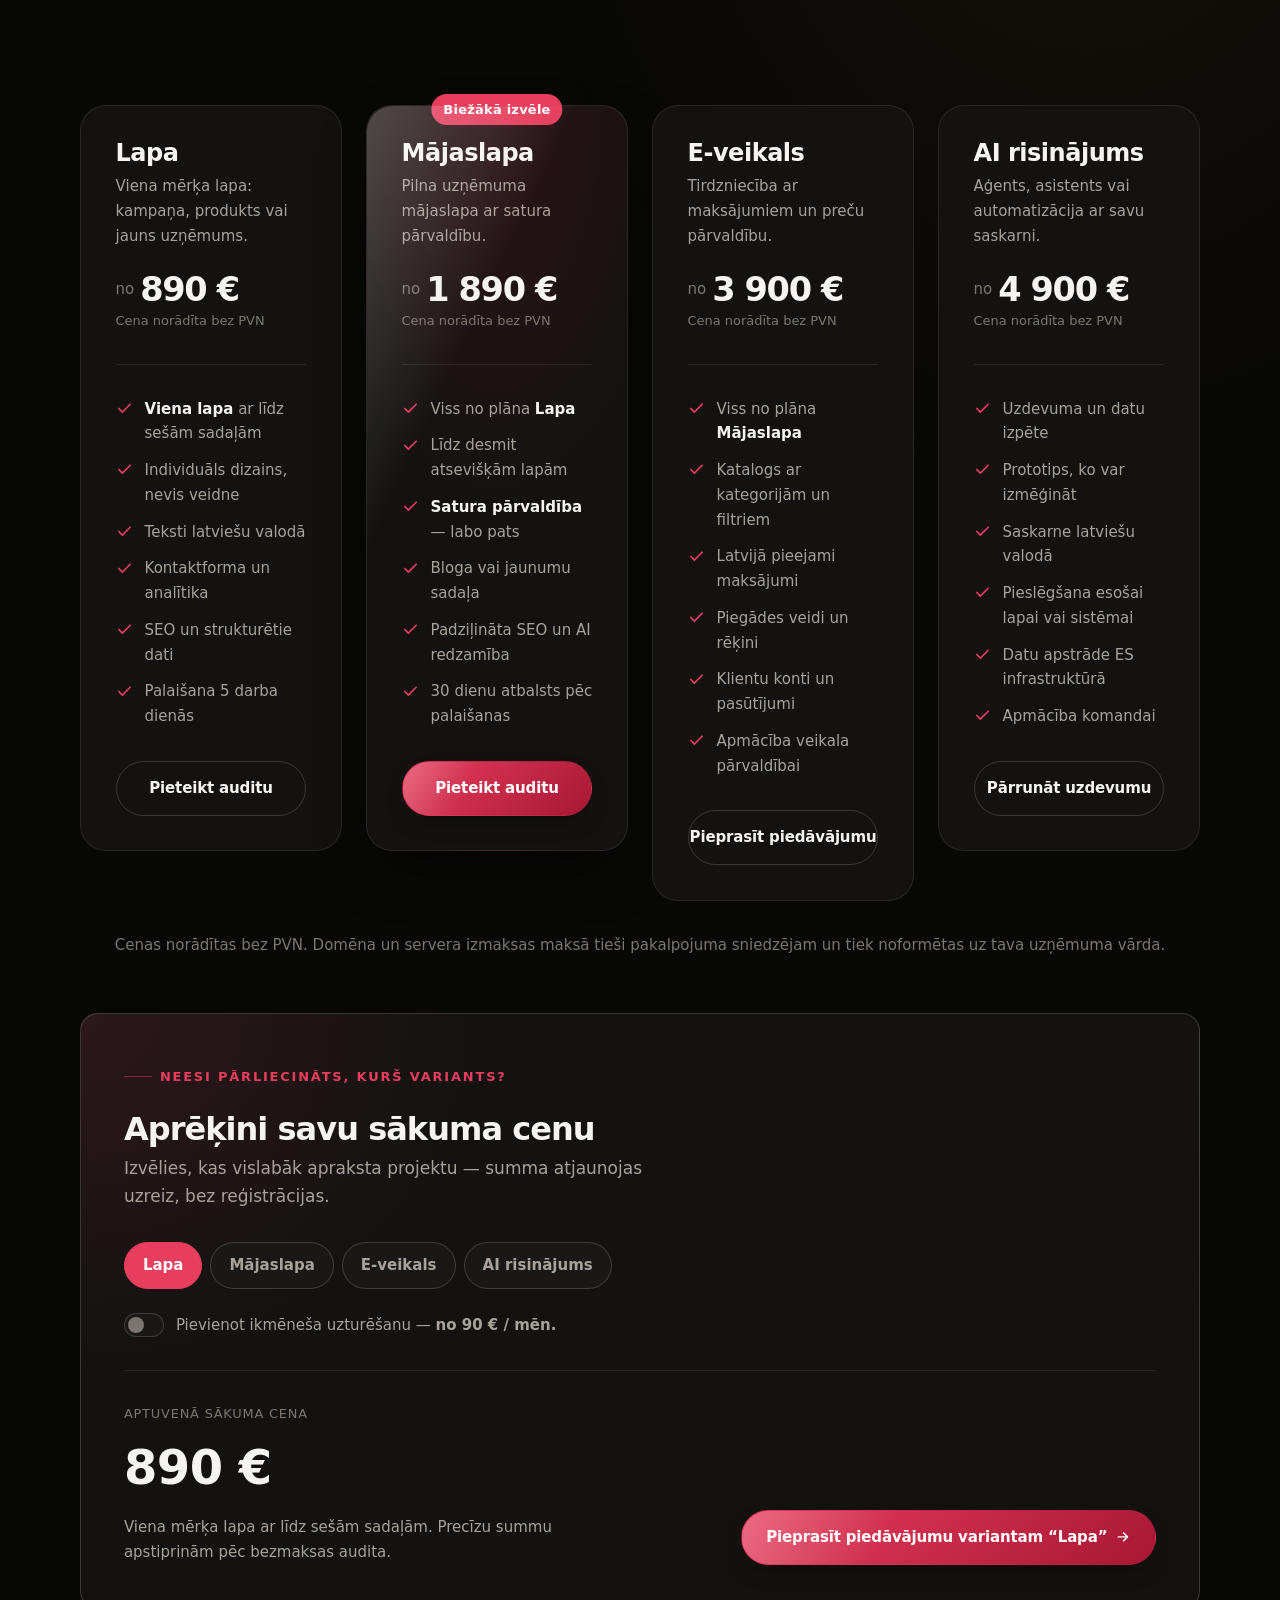
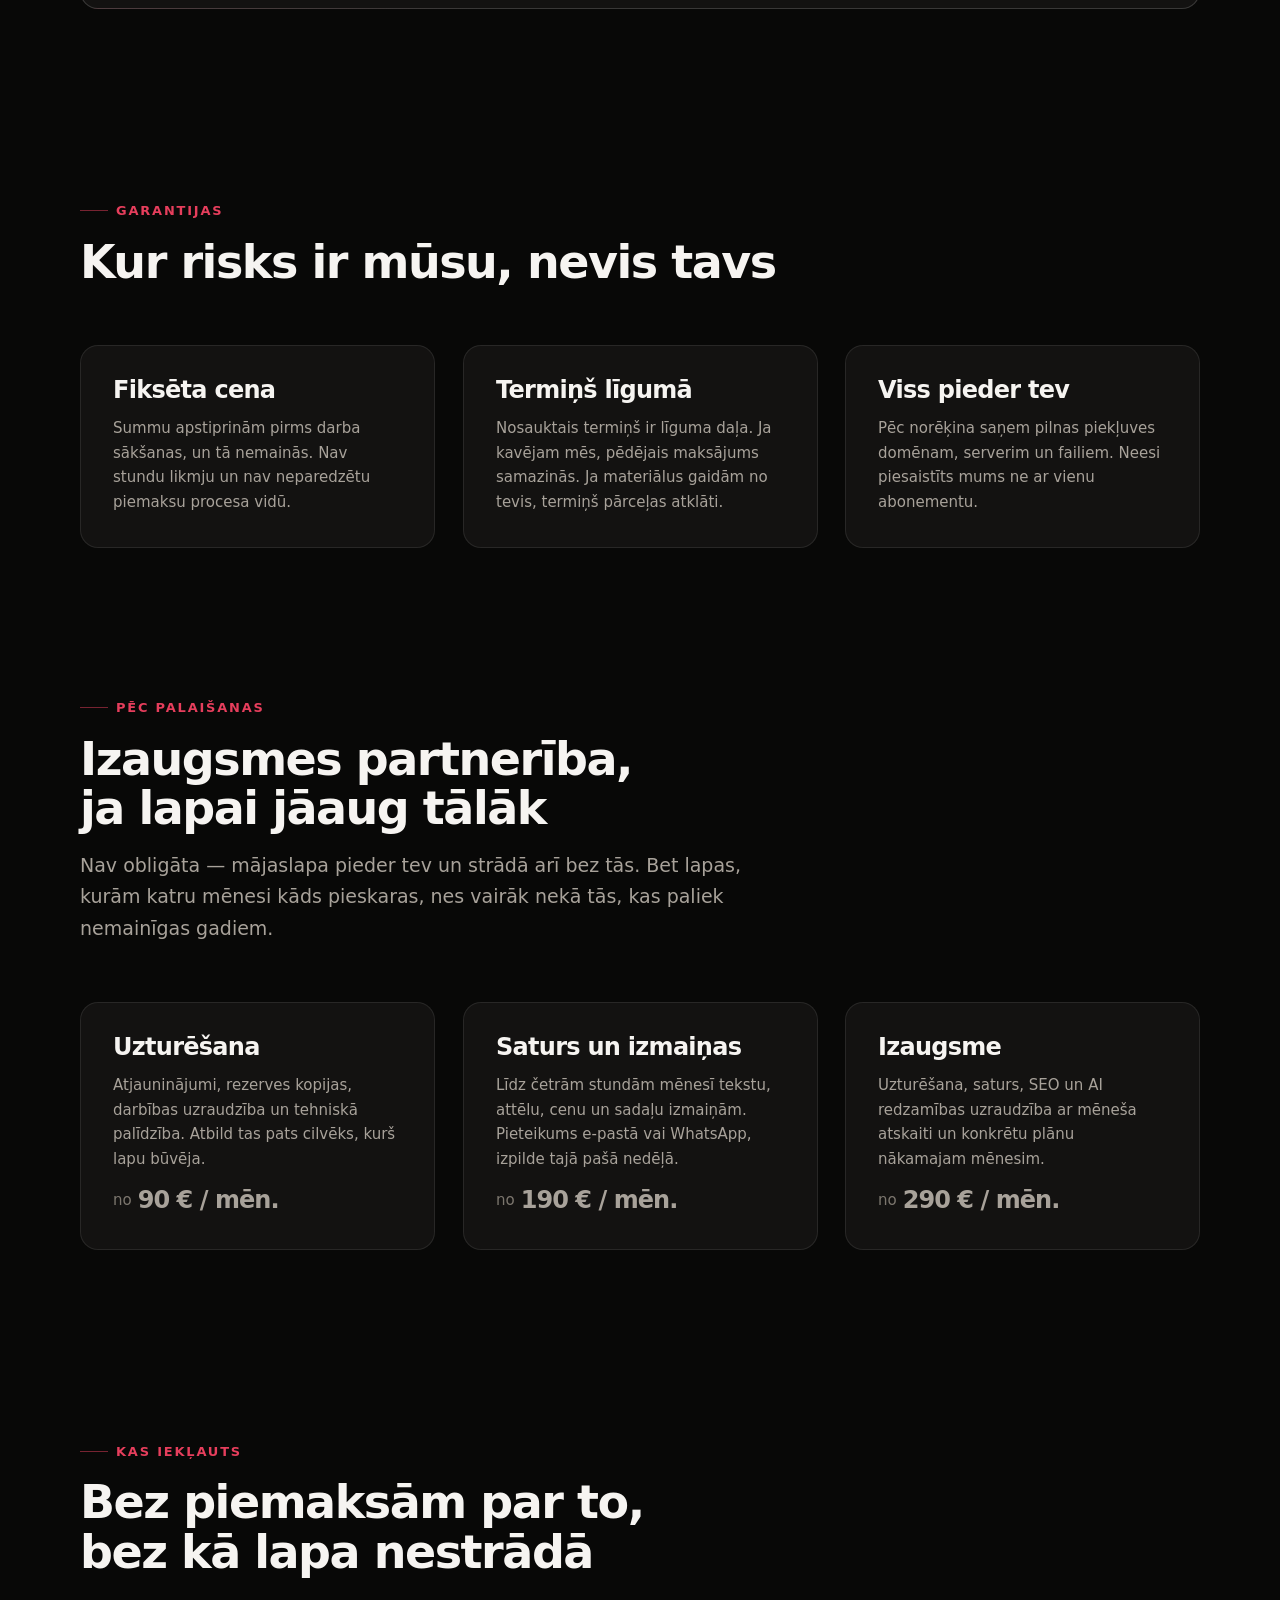
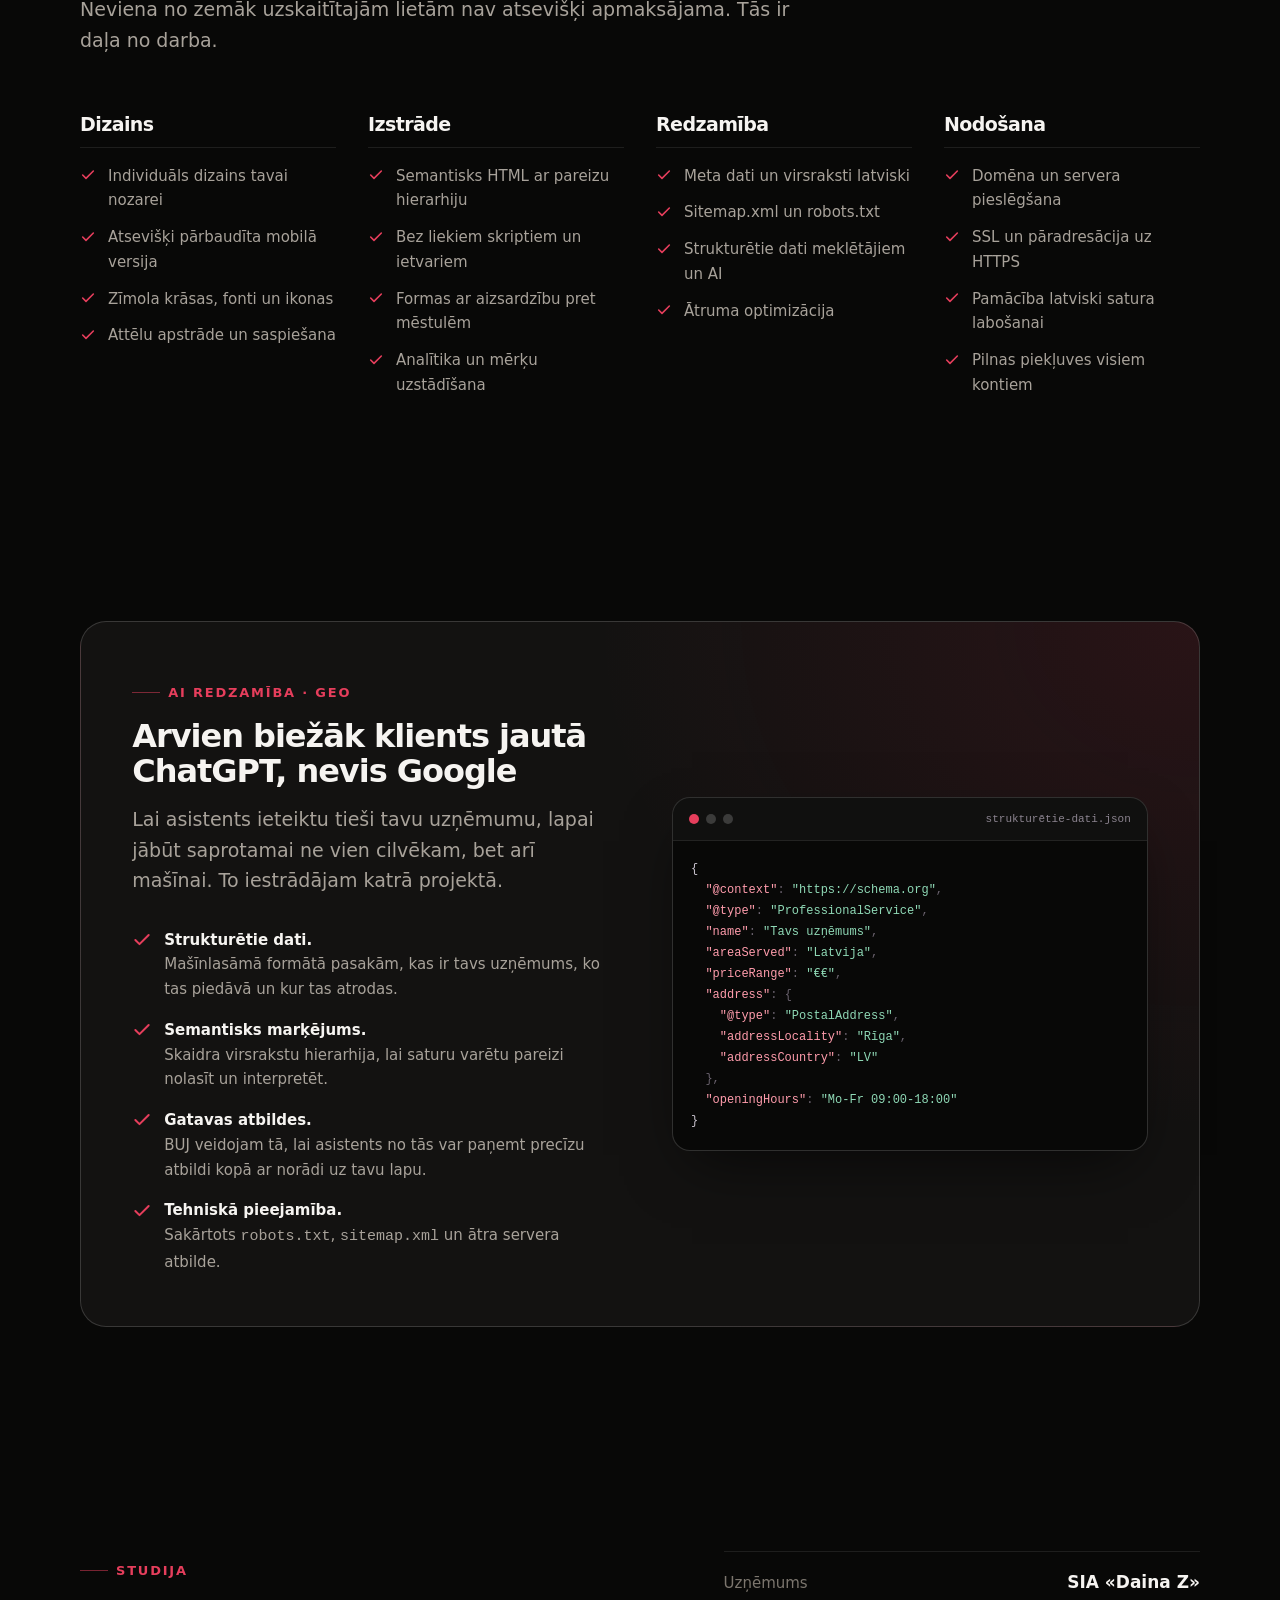
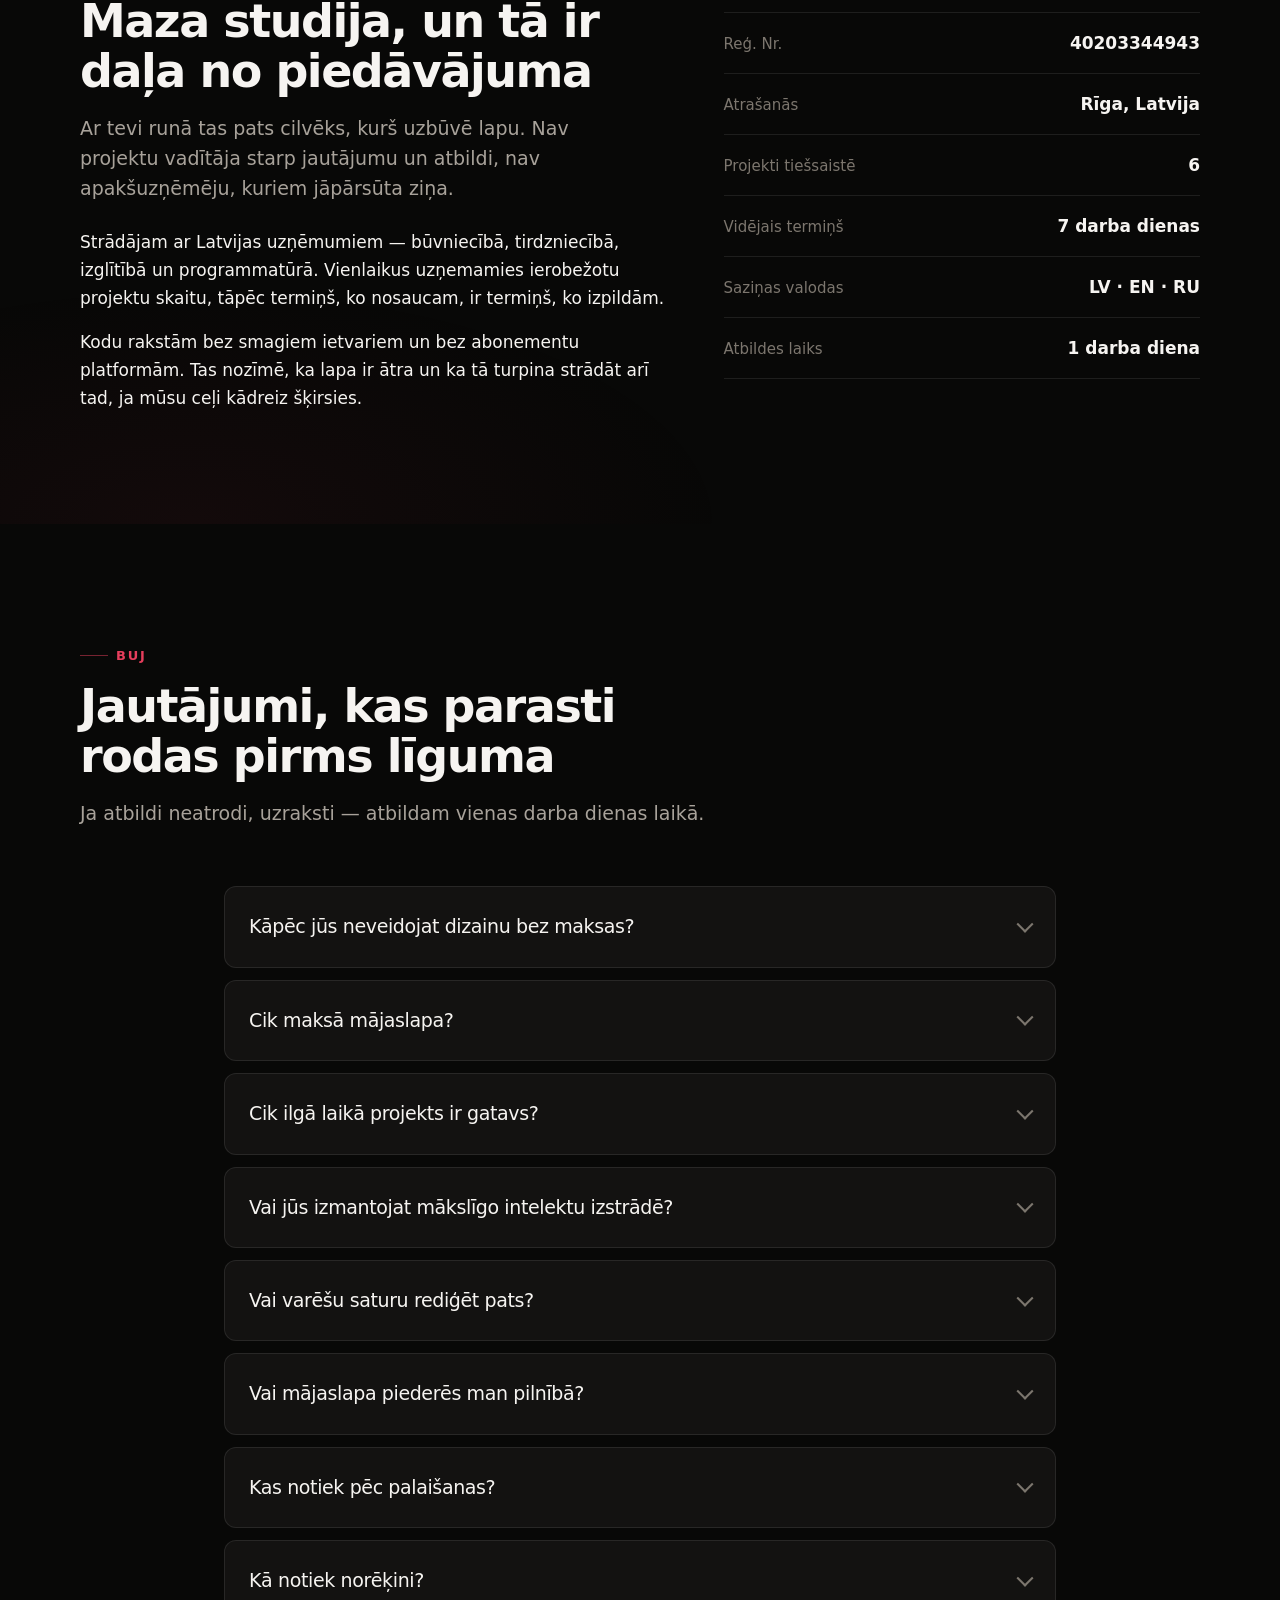
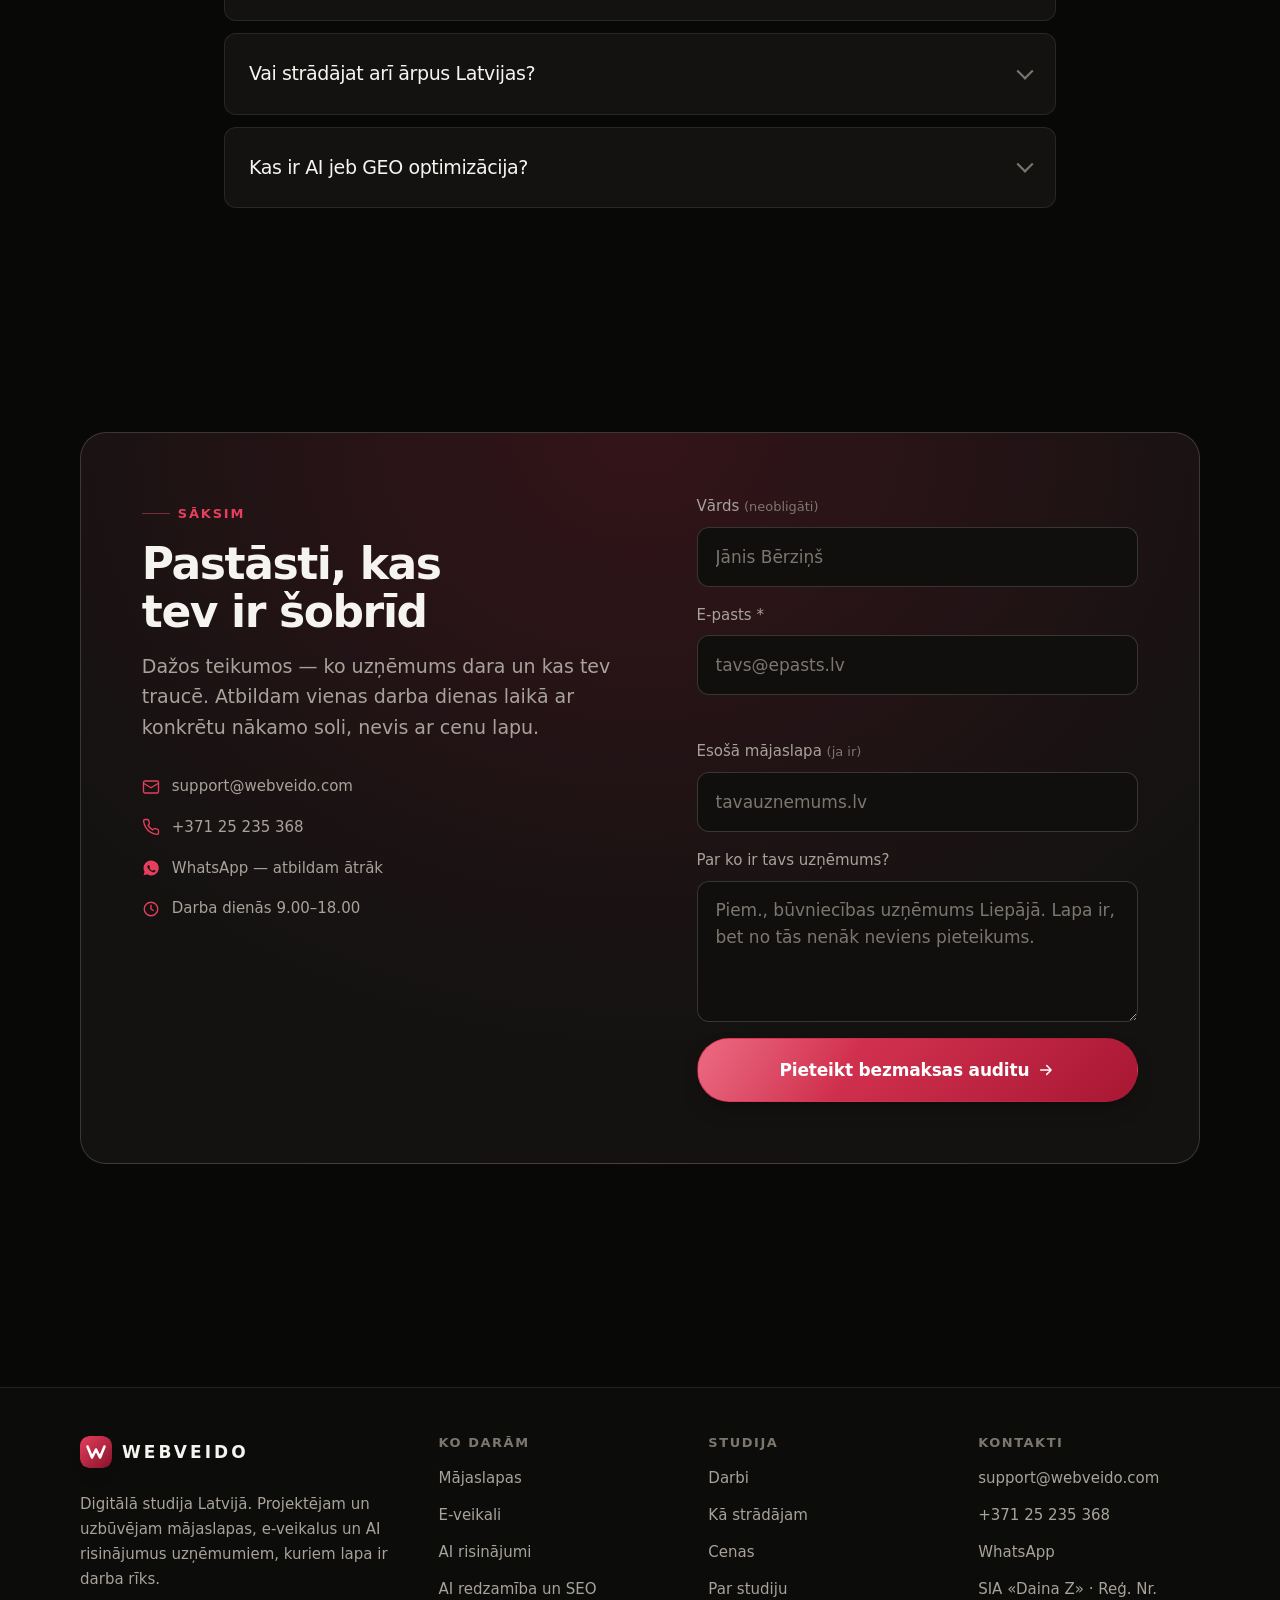
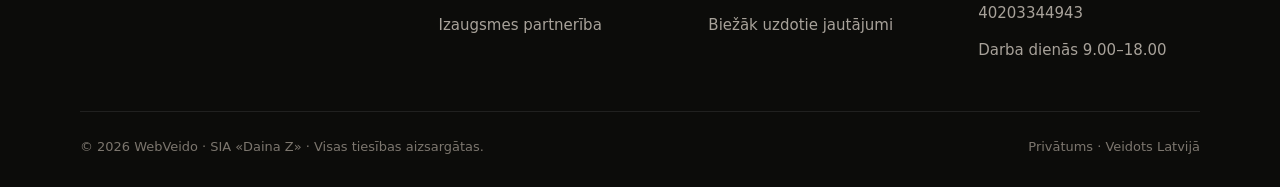
==== commit ca7cf51a: "Pievieno nodaļu joslas ceļojuma līniju — savienotu, ritināšanai piesaistītu progresa sliedi aiz .cha" ====
--- a/index.html
+++ b/index.html
@@ -81,6 +81,7 @@
 <!-- Nodaļu josla: īss ceļvedis lēmuma virzienā — pierādījums, iespējas,
      cena, uzticība, darbība. Redzama tikai platā ekrānā. -->
 <nav class="chapters" aria-label="Ātrā pāreja pa sadaļām">
+  <span class="chapters__line" aria-hidden="true"><span class="chapters__line-fill"></span></span>
   <a href="#darbi"><span class="chapters__dot"></span><span class="chapters__tip">Darbi</span></a>
   <a href="#kompetences"><span class="chapters__dot"></span><span class="chapters__tip">Ko darām</span></a>
   <a href="#cenas"><span class="chapters__dot"></span><span class="chapters__tip">Cenas</span></a>
--- a/assets/css/motion.css
+++ b/assets/css/motion.css
@@ -393,11 +393,16 @@
 
 .btn.magnetic:hover { transform: translate3d(var(--mag-x, 0), var(--mag-y, 0), 0); }
 
-/* Diagonāls gaismas vilnis, kas pārskrien pāri pogai un izceltajai kartītei */
+/* Diagonāls gaismas vilnis, kas pārskrien pāri pogai un izceltajai kartītei.
+   Tīši BEZ `overflow: hidden` uz paša elementa — tas apgrieztu arī
+   `.plan__tag` nozīmīti, kas apzināti izceļas ārpus kartes augšmalas
+   (main.css, negatīvs `top`). Pseudoelementa pašam background jau
+   respektē savu border-radius (background-clip: border-box pēc
+   noklusējuma), tāpēc pietiek ar `border-radius: inherit` — vecāka
+   `overflow` šeit nav vajadzīgs. */
 .btn--primary,
 .shine {
   position: relative;
-  overflow: hidden;
 }
 
 .btn--primary::after,
@@ -405,6 +410,7 @@
   content: "";
   position: absolute;
   inset: 0;
+  border-radius: inherit;
   pointer-events: none;
   background: linear-gradient(115deg, transparent 30%, rgb(255 255 255 / 30%) 48%, transparent 66%);
   background-size: 250% 250%;
@@ -566,6 +572,38 @@
 }
 
 /* ==========================================================================
+   9.6 NODAĻU JOSLAS CEĻOJUMA LĪNIJA
+   --------------------------------------------------------------------------
+   `.chapters` ir `position: fixed`, tāpēc — atšķirībā no `.steps__line` —
+   tās ģeometrija nemainās ritinot; `scroll-3d.js` to mēra vienreiz
+   (ielādē/resize), tad katrā kadrā atjauno tikai piepildījuma augstumu
+   pēc VISAS lapas ritināšanas progresa. Rezultāts: neliela, kausējoša
+   "ceļojuma sliede" aiz punktiem, kas rāda, cik tālu lapā esi.
+   ========================================================================== */
+
+.chapters__line {
+  position: absolute;
+  top: var(--line-top, 0px);
+  left: var(--line-left, 0px);
+  width: 2px;
+  height: var(--line-height, 0px);
+  translate: -50% 0;
+  border-radius: 1px;
+  background: var(--border-strong);
+  opacity: 0.55;
+  overflow: hidden;
+  pointer-events: none;
+}
+
+.chapters__line-fill {
+  display: block;
+  width: 100%;
+  height: calc(var(--chapters-progress, 0) * 100%);
+  background: var(--grad-brand);
+  box-shadow: 0 0 6px var(--accent-soft, transparent);
+}
+
+/* ==========================================================================
    9.7 DARBU VIDEO PRIEKŠSKATI
    --------------------------------------------------------------------------
    Reāli ierakstīti, klusi, cilpā skrejoši ritināšanas video no dzīvajām
@@ -634,9 +672,10 @@
 
   .tilt::after, .glow::before { display: none; }
 
-  /* Bez JS ritināšanas klausītāja `--steps-progress` paliktu uz 0 —
-     labāk pilnībā paslēpt tukšu, nekad-nepiepildītu celiņu. */
-  .steps__line { display: none; }
+  /* Bez JS ritināšanas klausītāja `--steps-progress`/`--chapters-progress`
+     paliktu uz 0 — labāk pilnībā paslēpt tukšu, nekad-nepiepildītu celiņu. */
+  .steps__line,
+  .chapters__line { display: none; }
 }
 
 @media (hover: none), (pointer: coarse) {
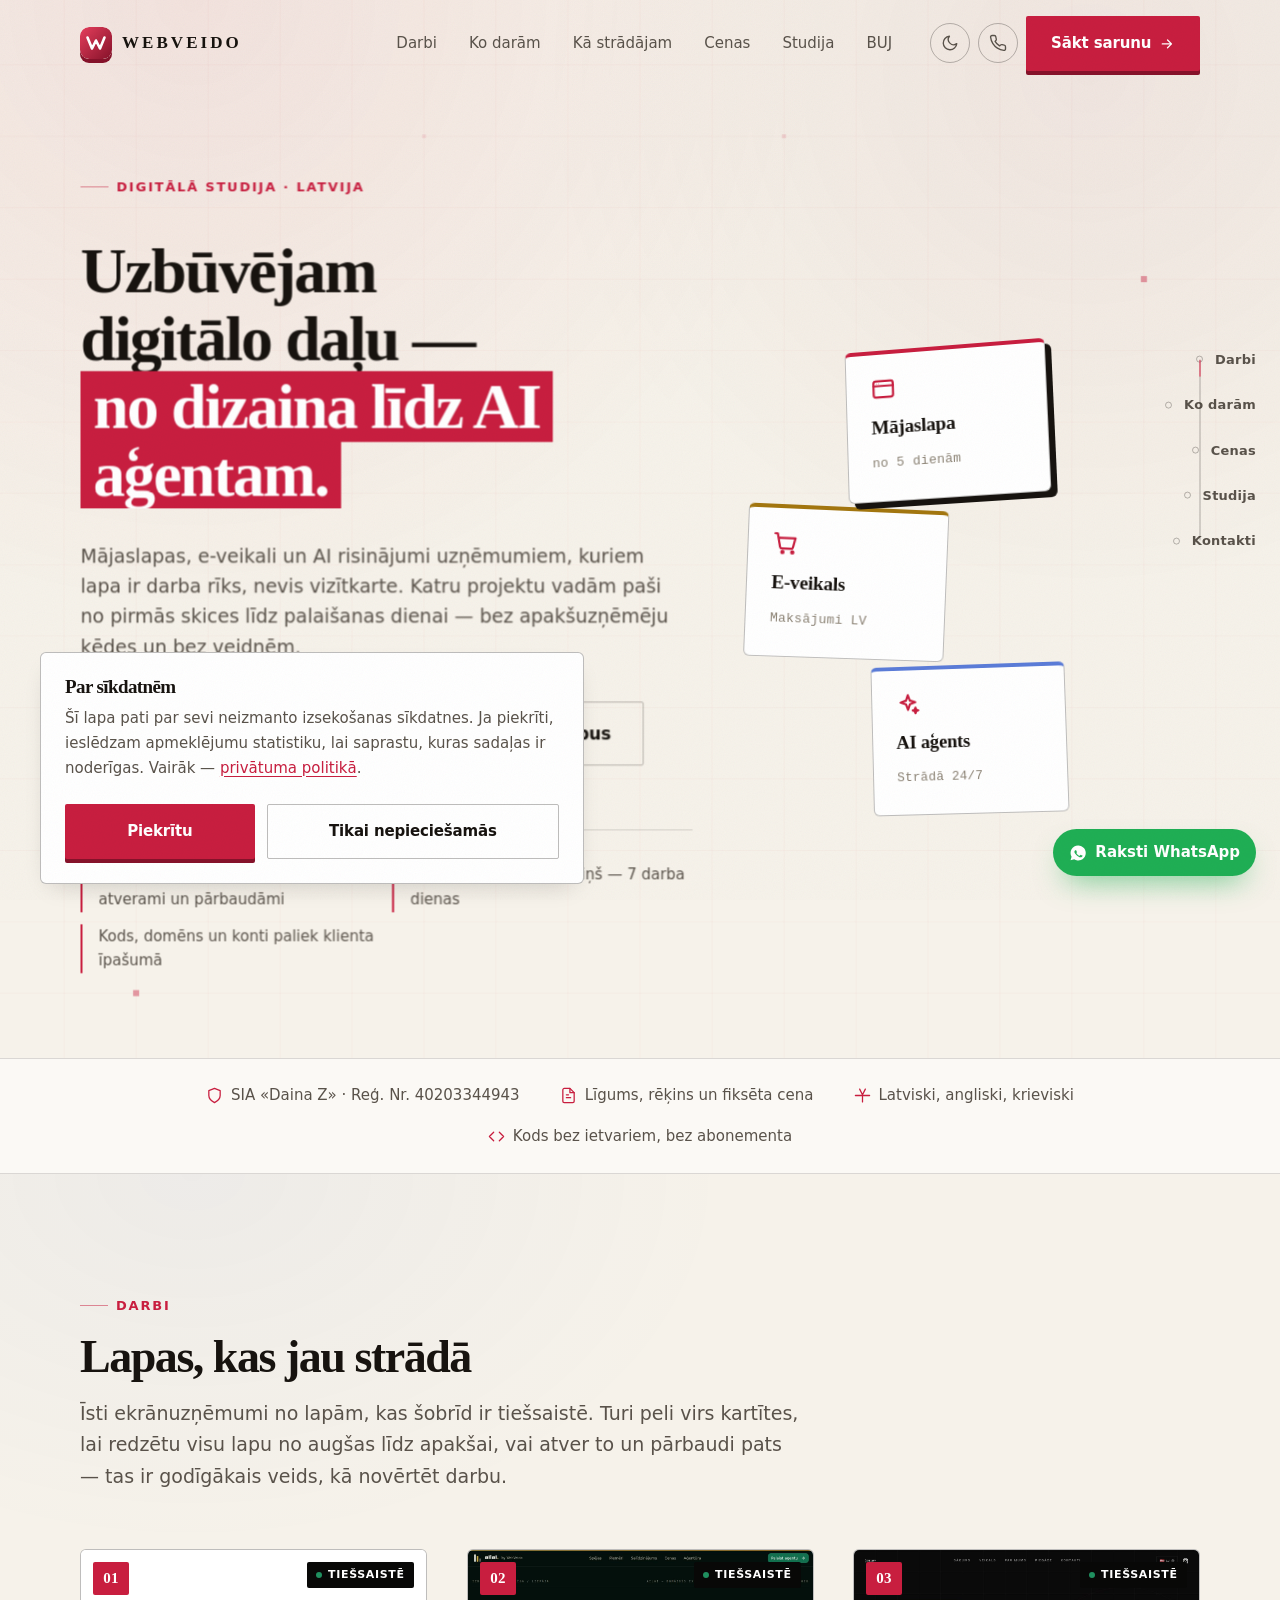
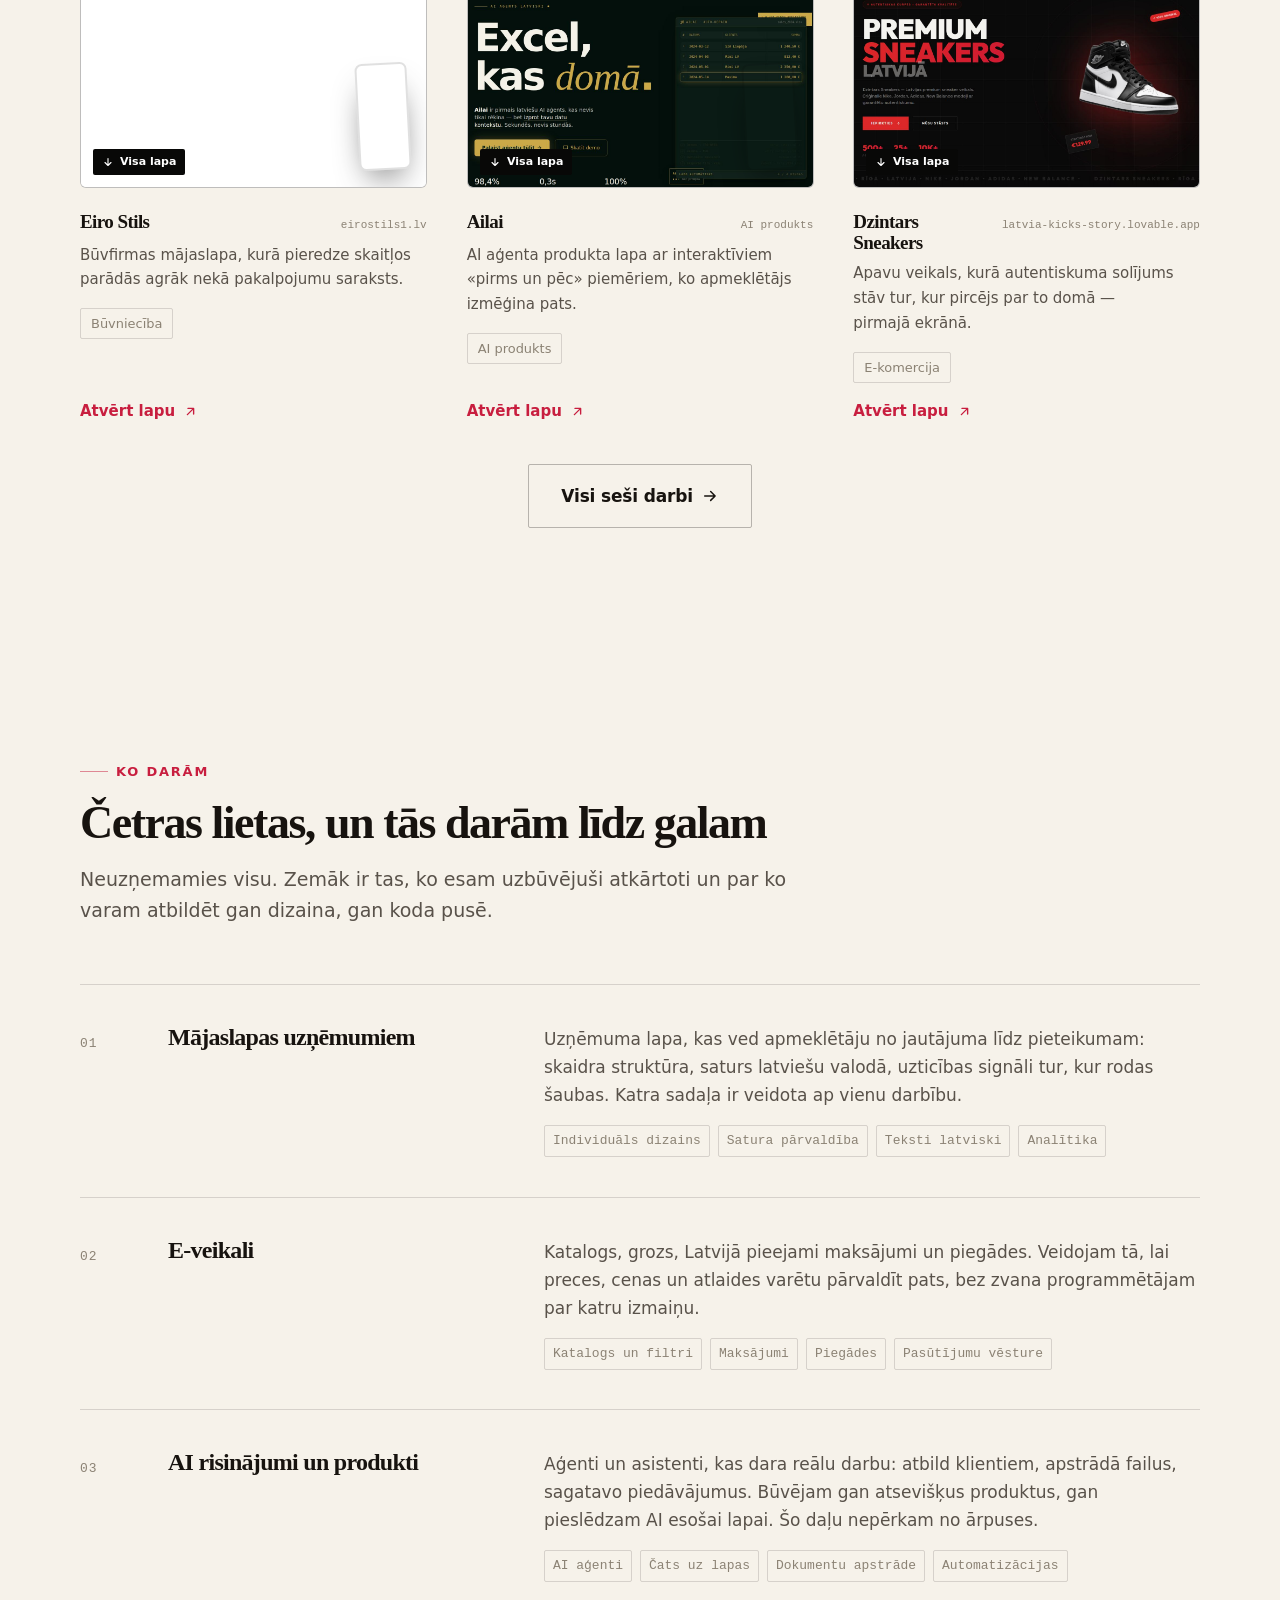
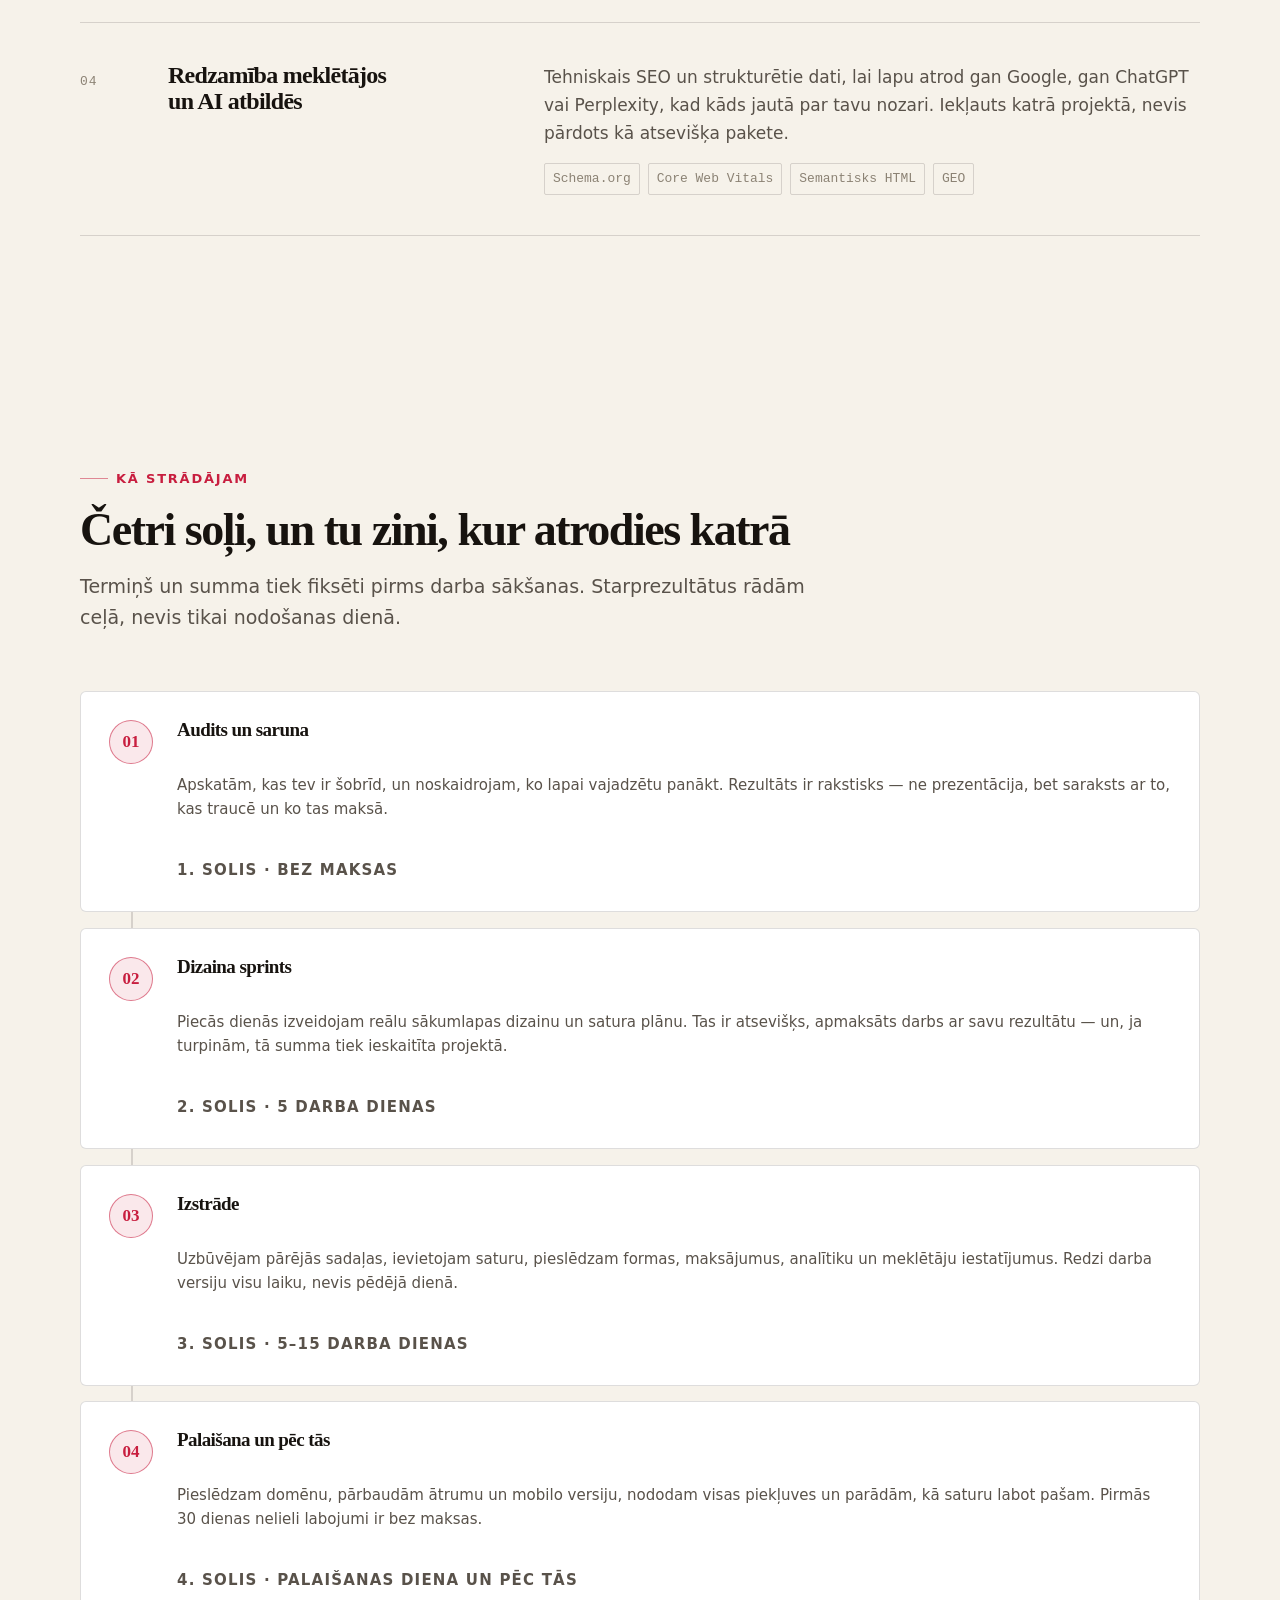
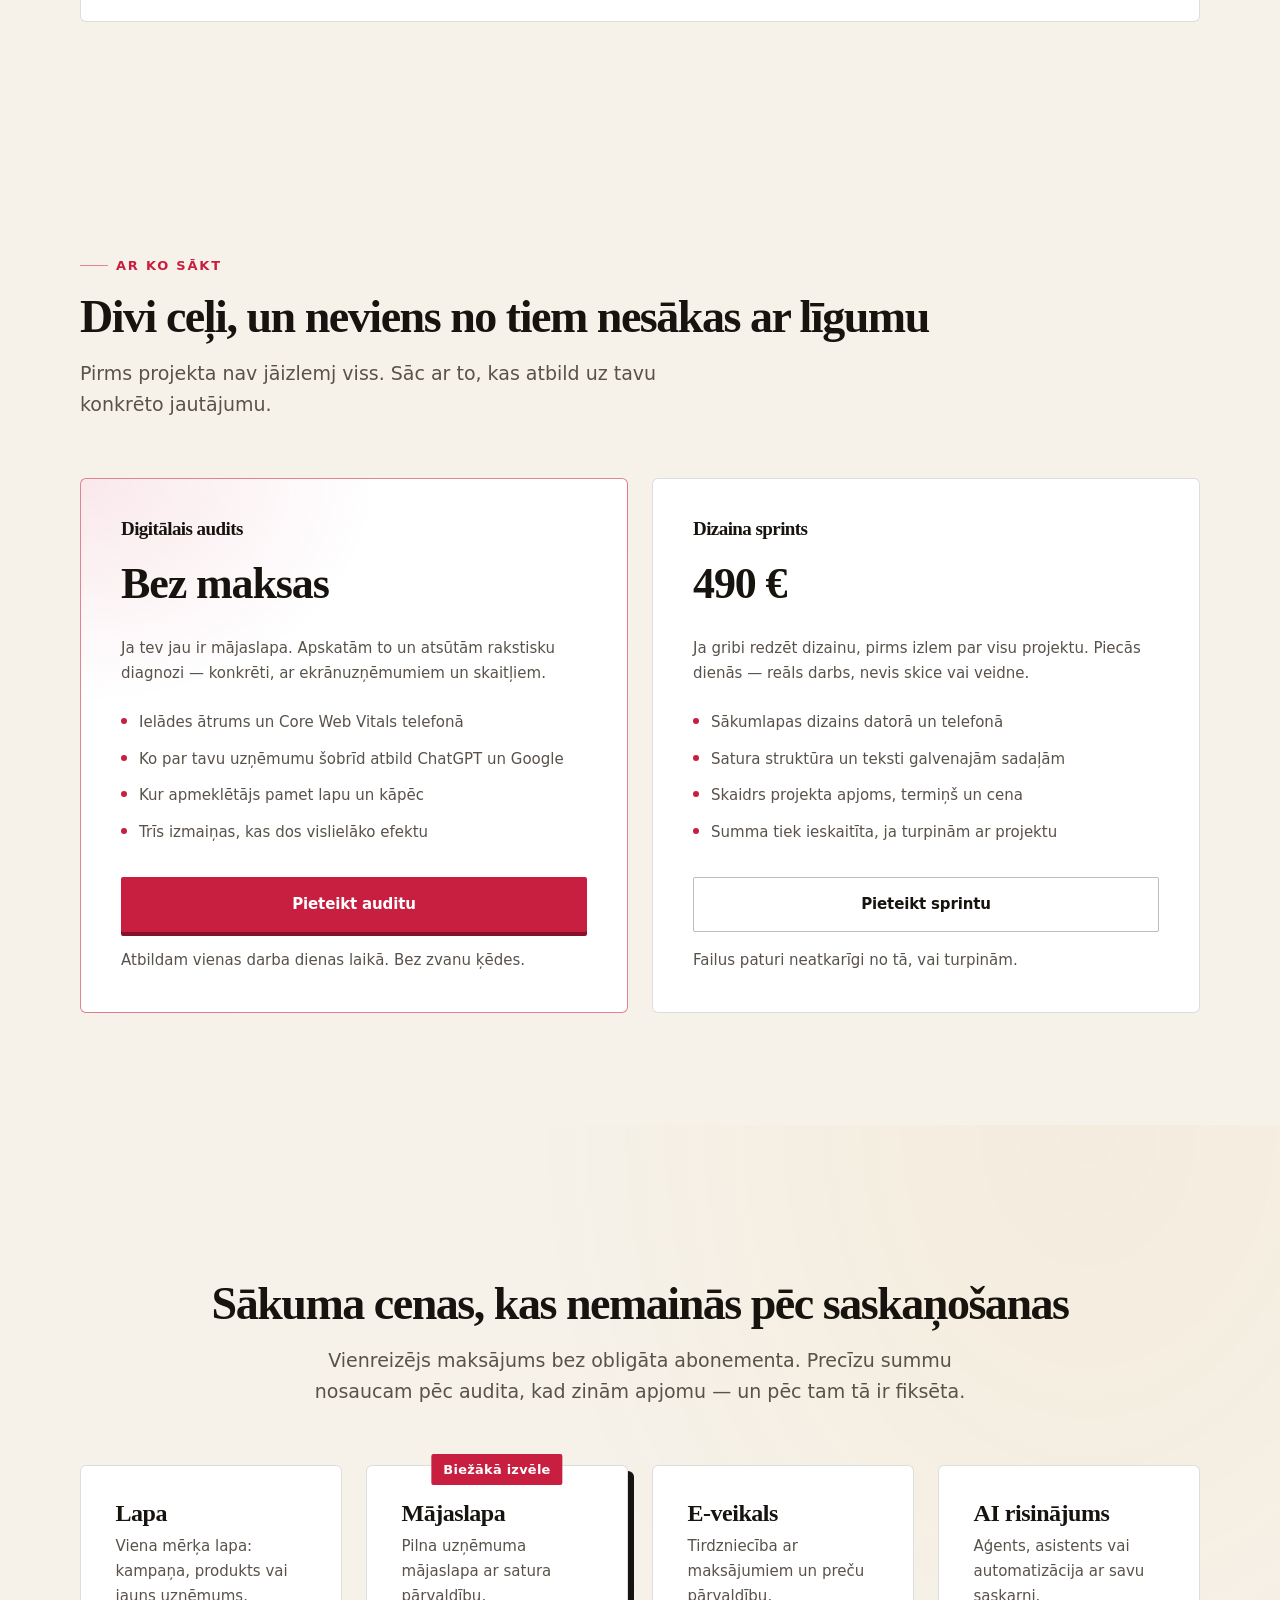
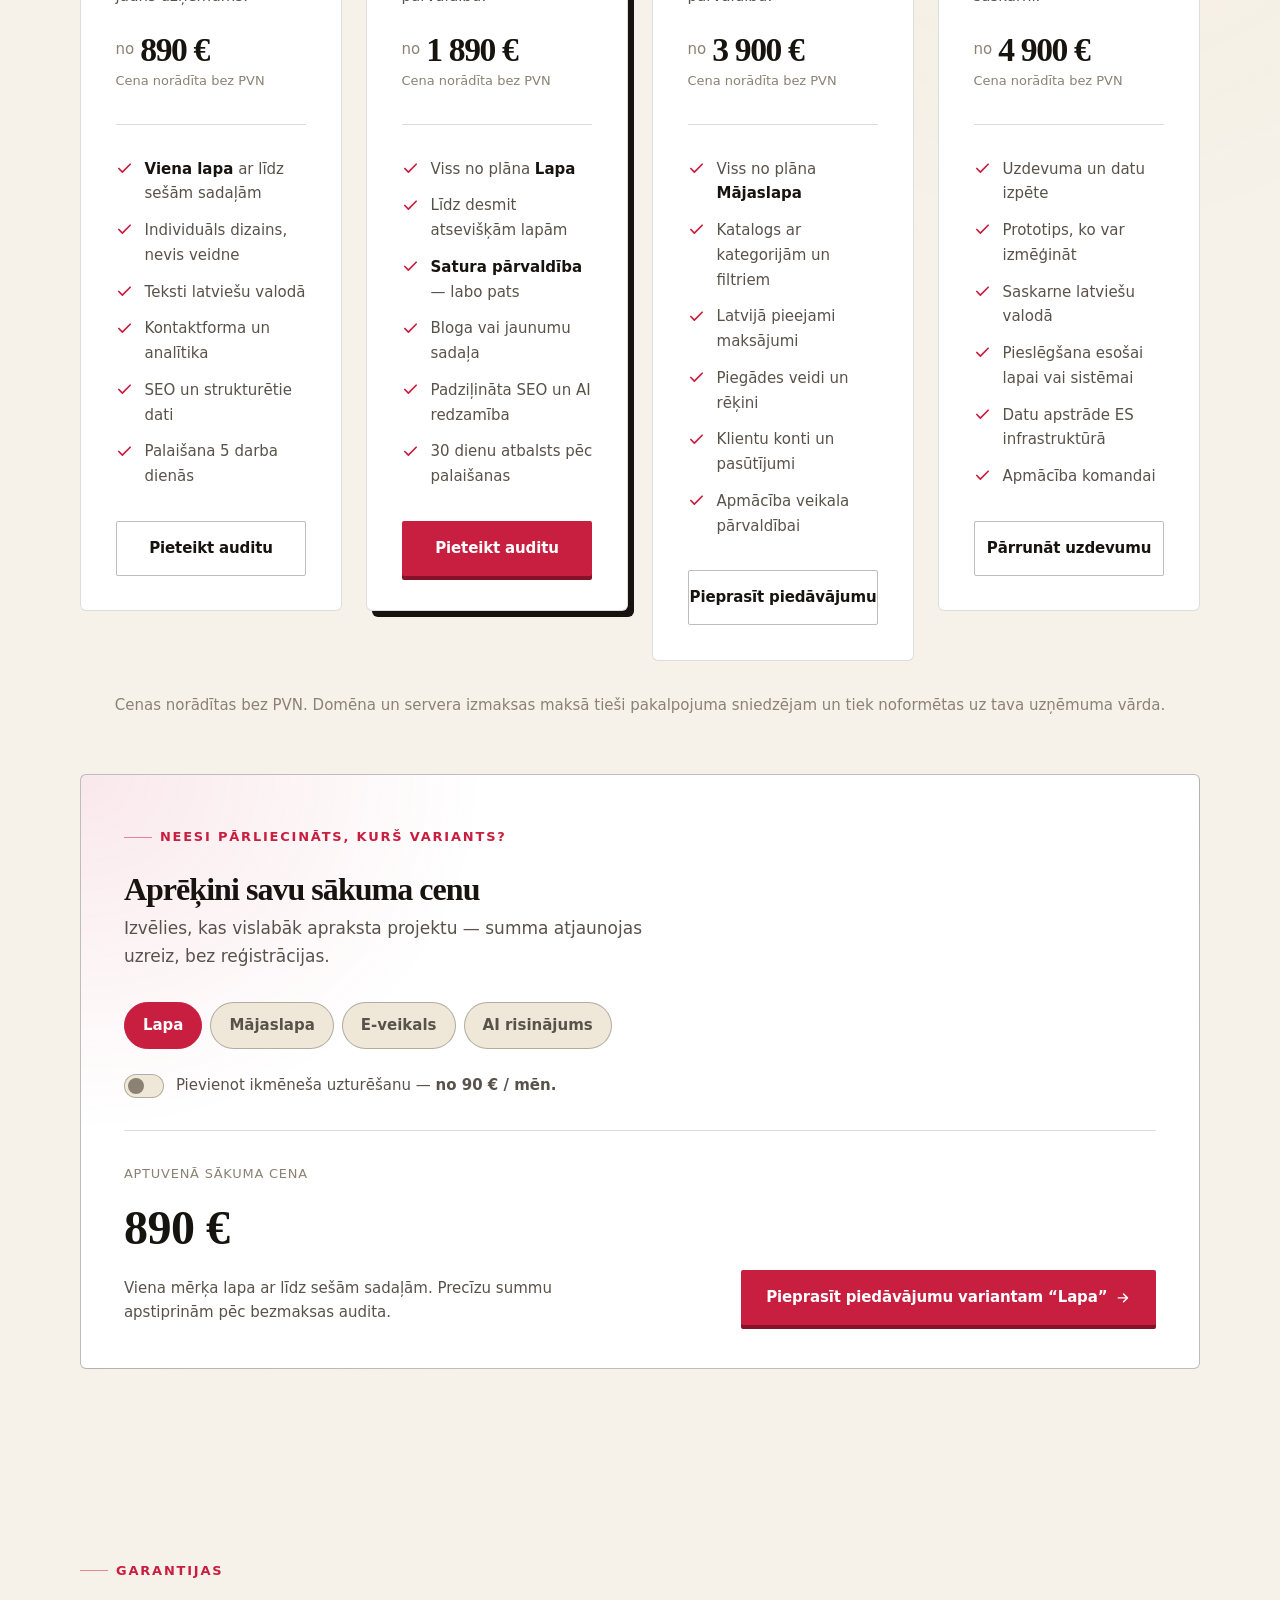
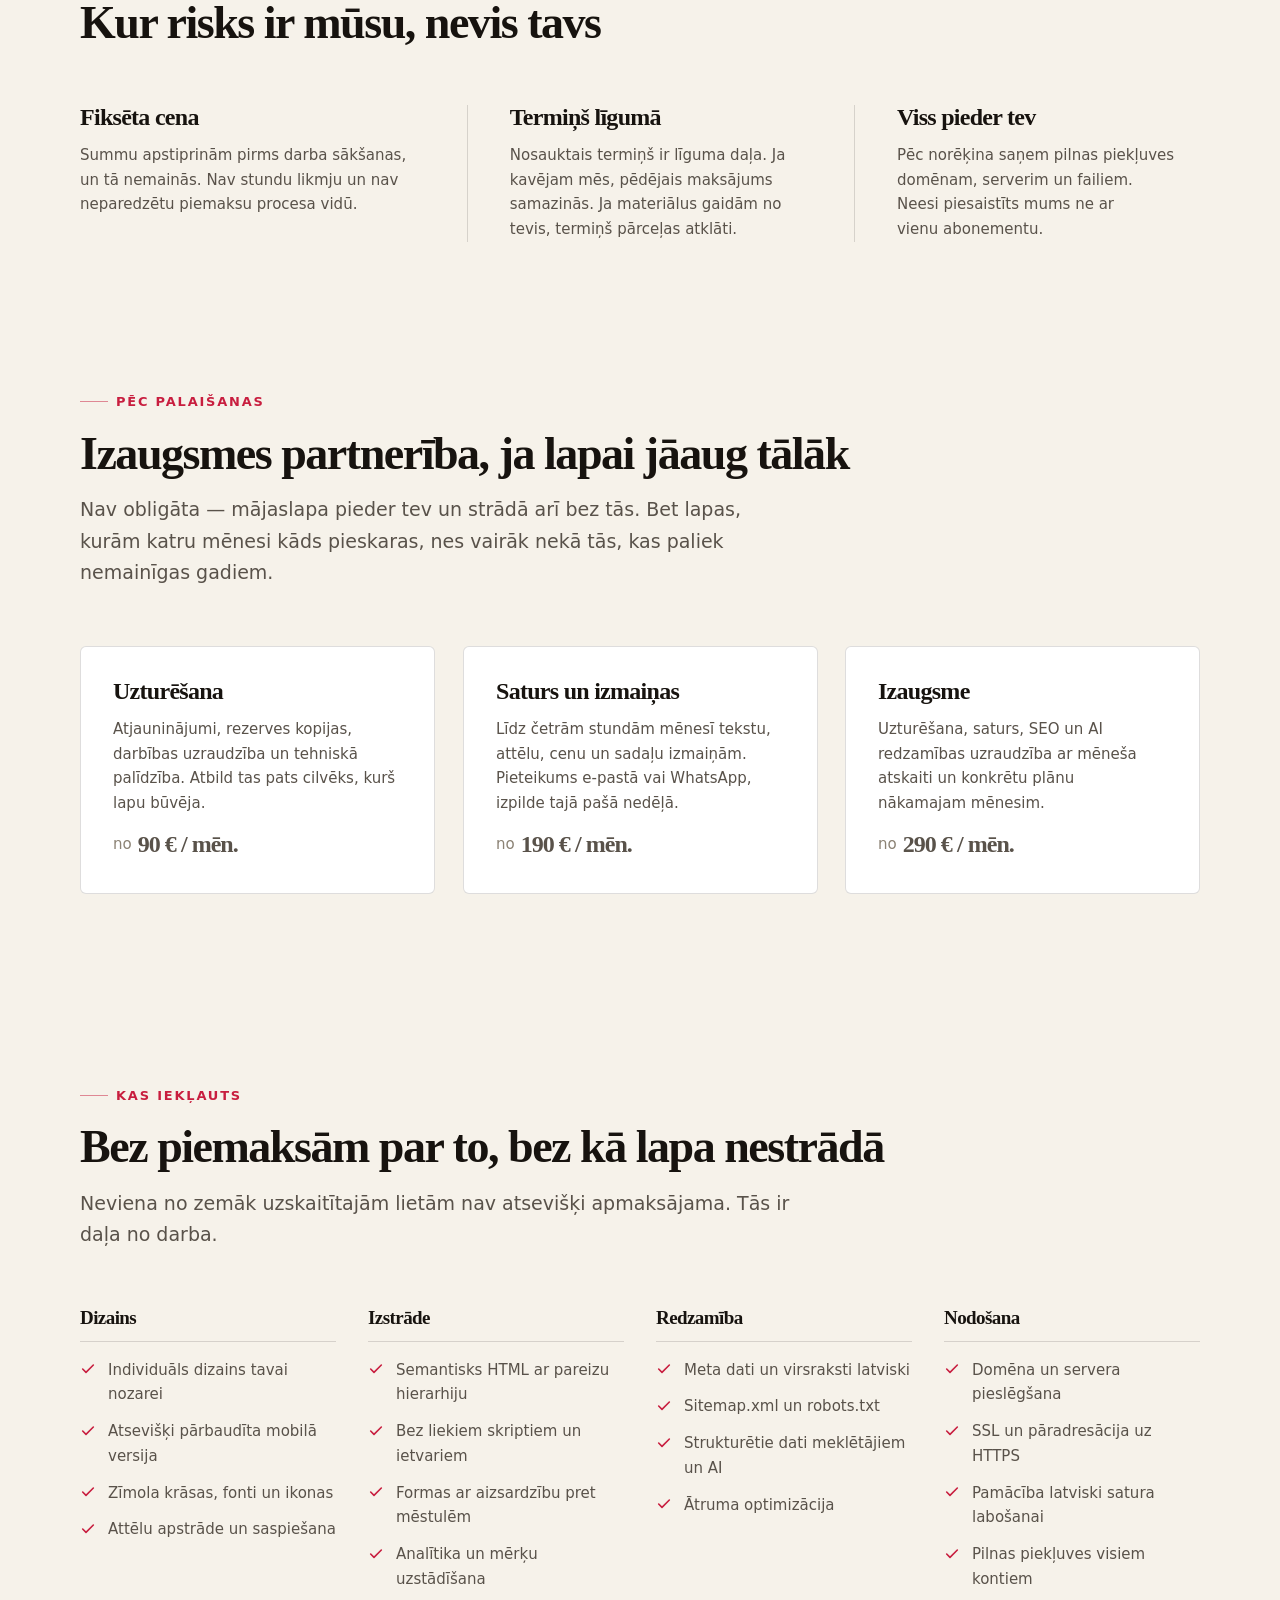
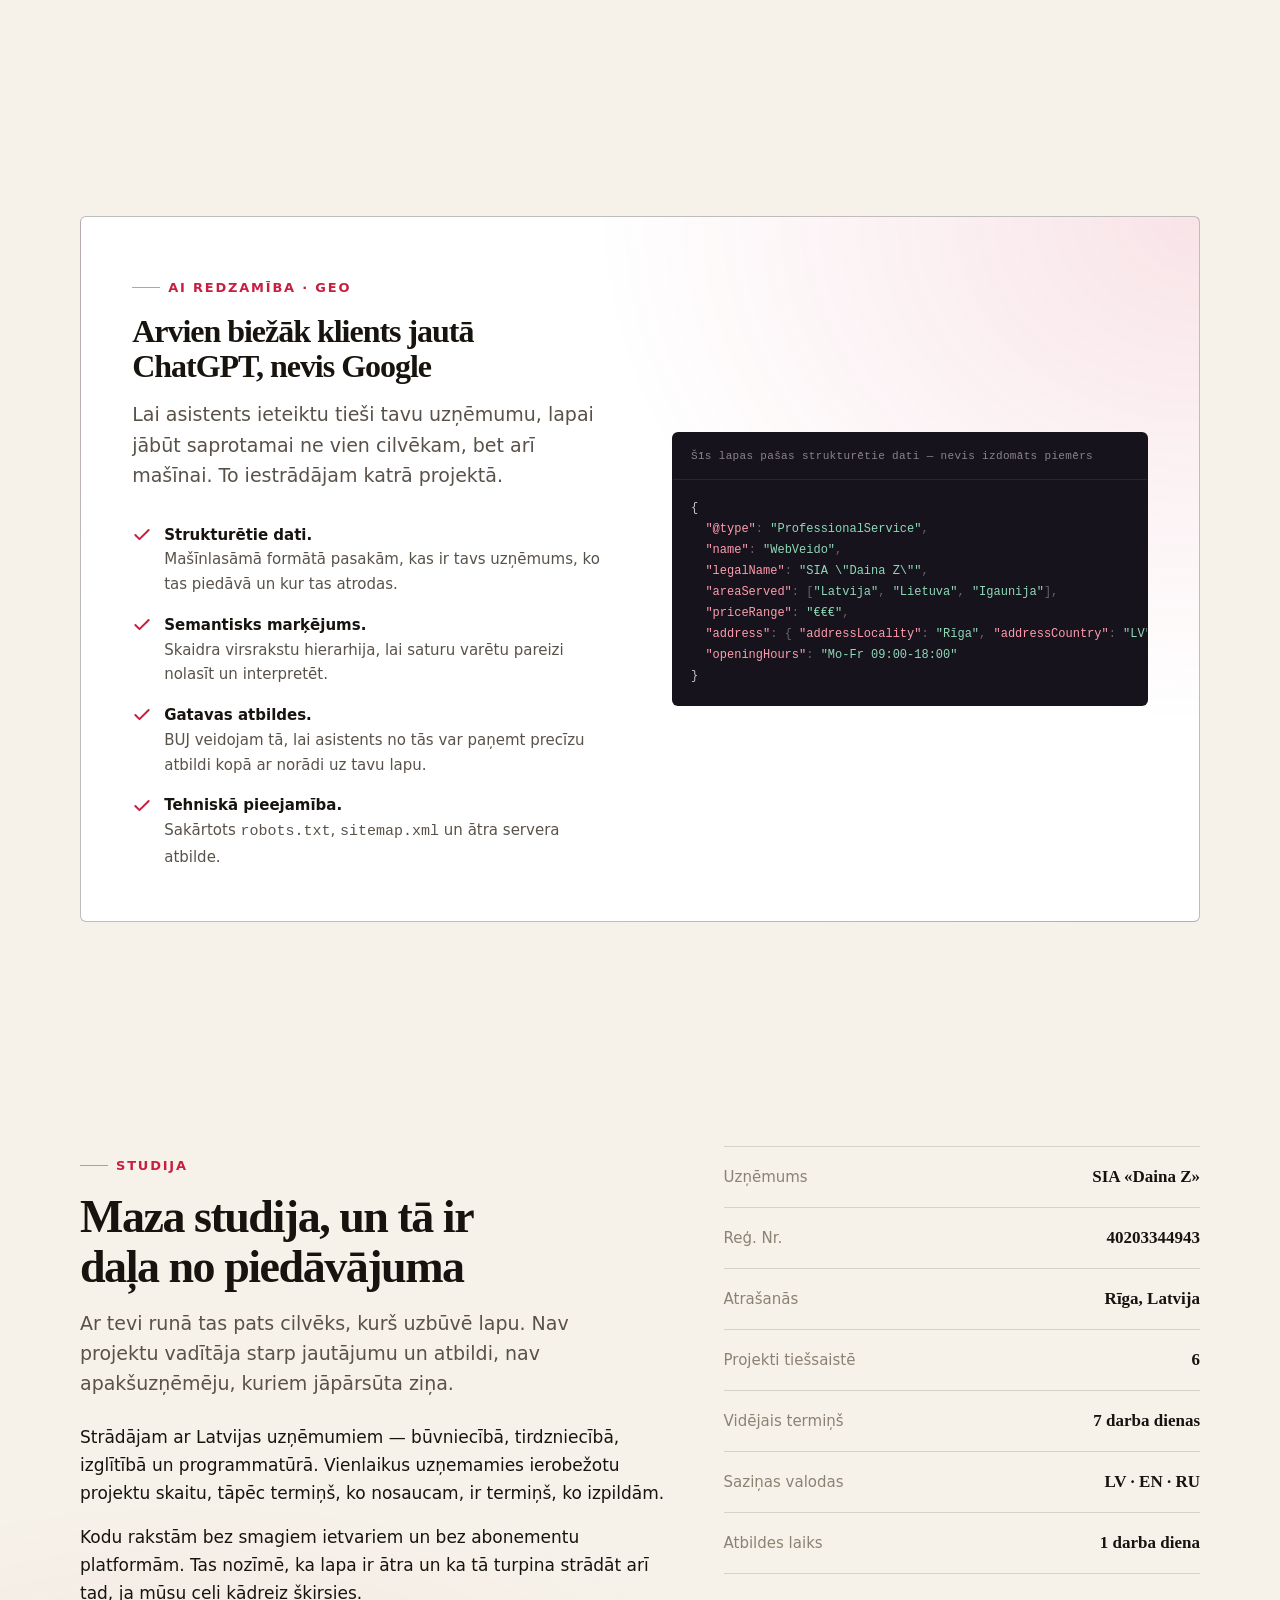
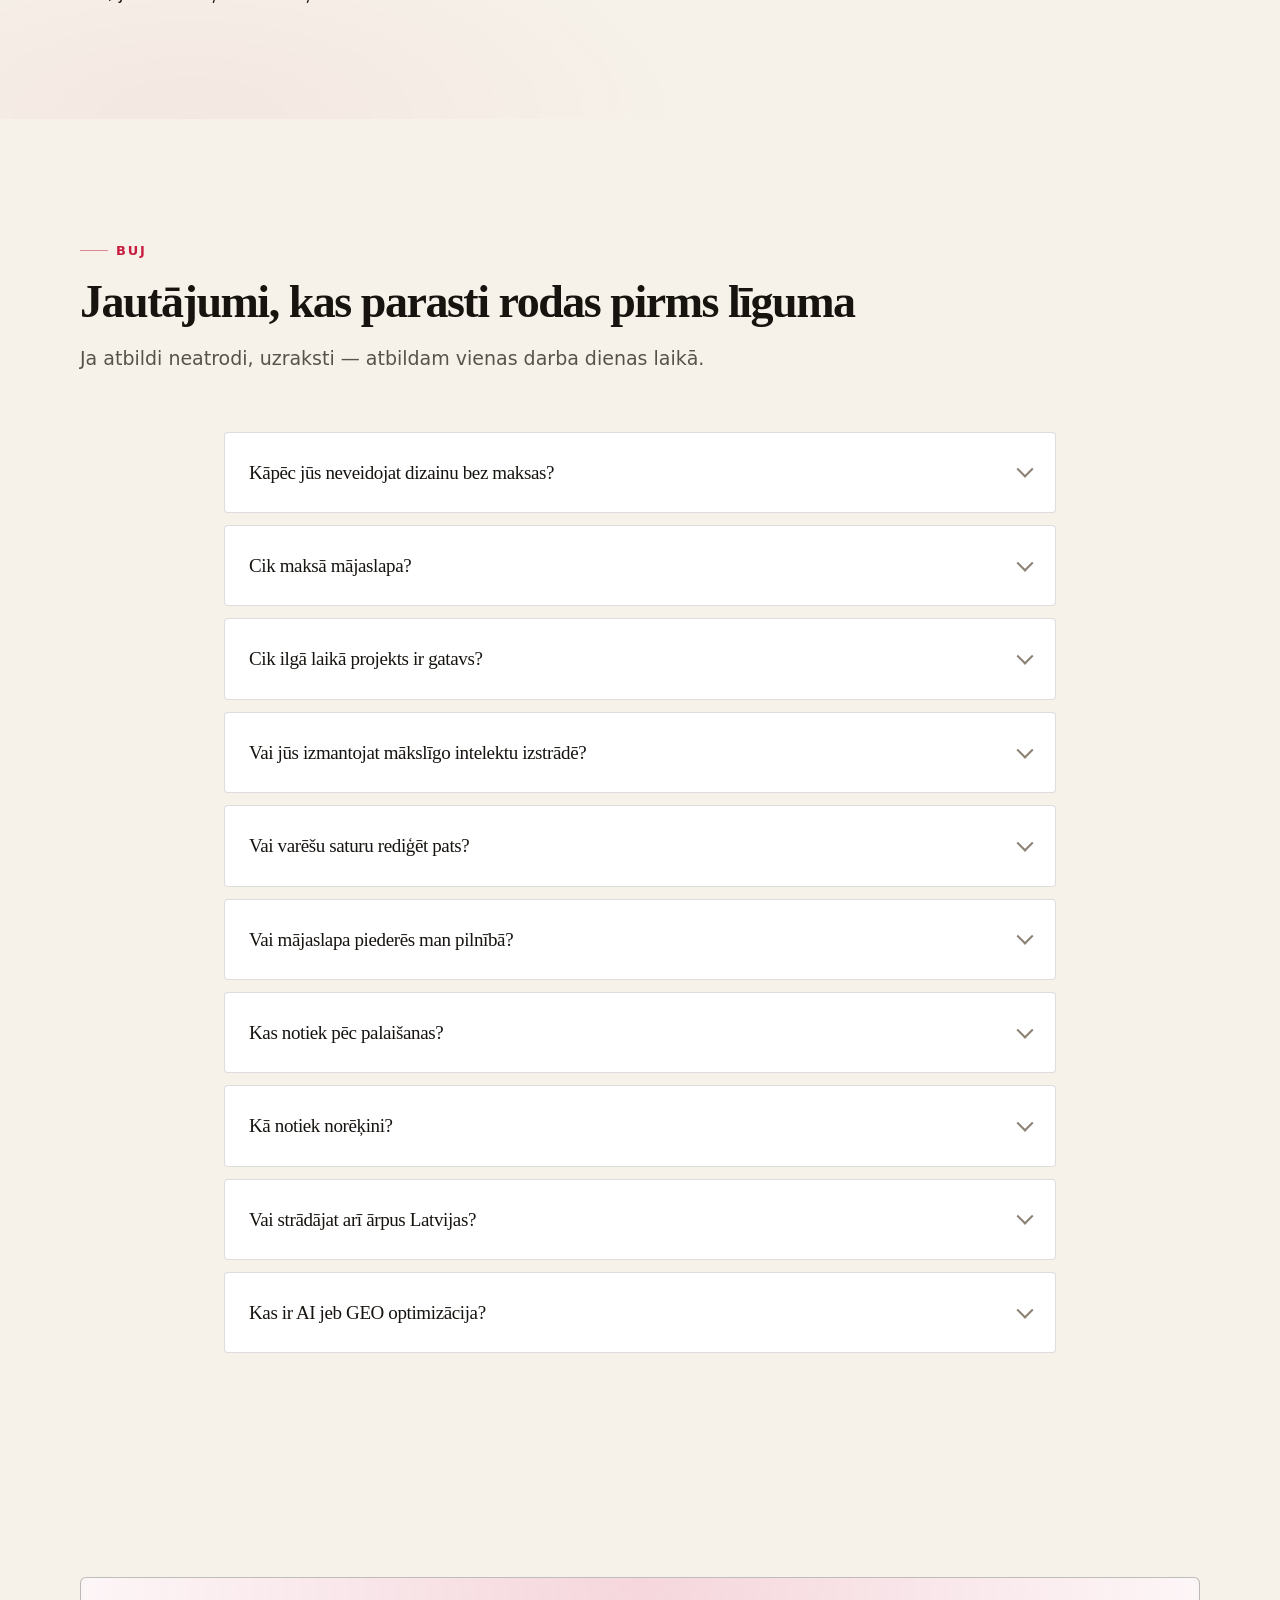
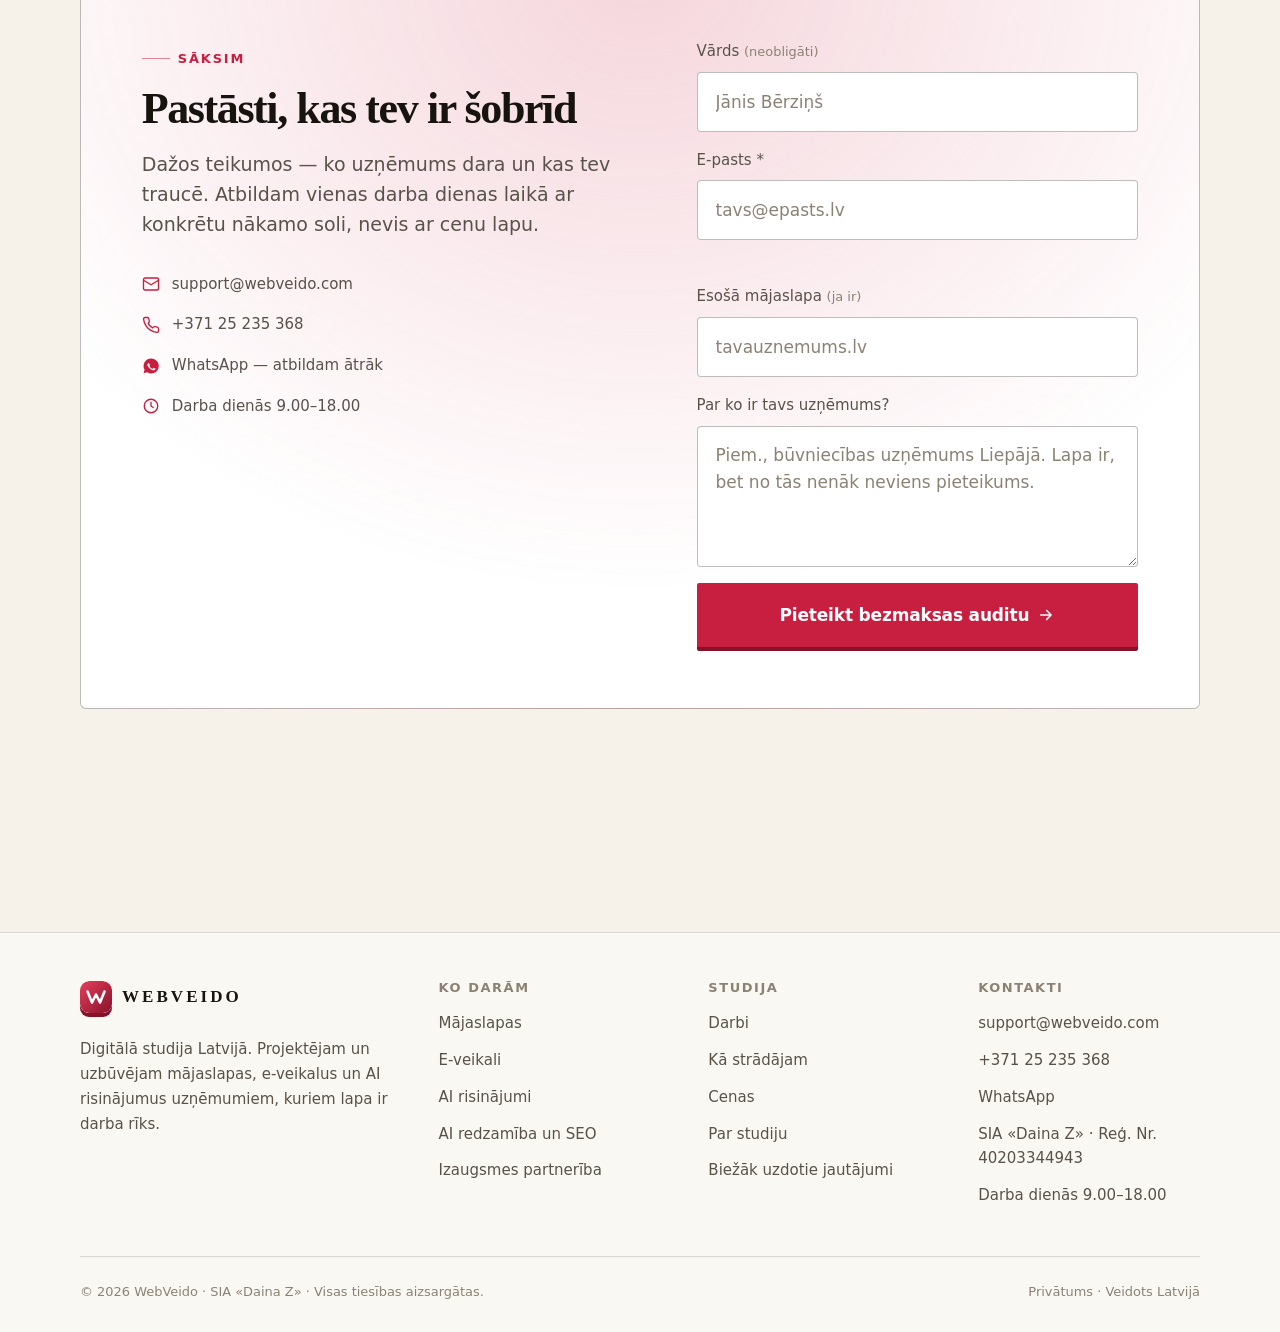
==== commit 86c2aea9: "Pilnīga vizuālā un strukturālā pārtaisīšana: "editorial precision" tā vietā, lai izskatītos pēc ģene" ====
--- a/index.html
+++ b/index.html
@@ -1,9 +1,9 @@
 <!DOCTYPE html>
-<html lang="lv" data-theme="dark">
+<html lang="lv" data-theme="light">
 <head>
 <meta charset="utf-8">
 <meta name="viewport" content="width=device-width, initial-scale=1">
-<meta http-equiv="Content-Security-Policy" content="default-src 'self'; script-src 'self' 'sha256-71qJaTguj82iY2ou8x5bIQvqmBp/e9+ynDNqD7NDgAI=' 'sha256-kgii2i1M7Pu3EfHoRusEAfZf8icAMwi3btIRmxMrqwg='; style-src 'self' 'unsafe-inline' https://fonts.googleapis.com; font-src 'self' https://fonts.gstatic.com; img-src 'self' data:; media-src 'self'; connect-src 'self'; object-src 'none'; base-uri 'self'; form-action 'self'">
+<meta http-equiv="Content-Security-Policy" content="default-src 'self'; script-src 'self' 'sha256-M2xwZcJV1H9IaBtEbon05fpxFYzIjnSr7Yucu3810HQ=' 'sha256-kgii2i1M7Pu3EfHoRusEAfZf8icAMwi3btIRmxMrqwg='; style-src 'self' 'unsafe-inline' https://fonts.googleapis.com; font-src 'self' https://fonts.gstatic.com; img-src 'self' data:; media-src 'self'; connect-src 'self'; object-src 'none'; base-uri 'self'; form-action 'self'">
 <meta name="referrer" content="strict-origin-when-cross-origin">
 
 <!-- Tēma jāizlemj pirms pirmās zīmēšanas, citādi lapa uzplaiksnī balta —
@@ -12,10 +12,10 @@
 <script>
   (function () {
     var root = document.documentElement;
-    // Zīmola noklusējums ir tumšais režīms neatkarīgi no sistēmas iestatījuma.
-    // Gaišo lietotājs var ieslēgt pats, un izvēle tiek saglabāta.
-    try { root.setAttribute("data-theme", localStorage.getItem("wv-theme") || "dark"); }
-    catch (e) { root.setAttribute("data-theme", "dark"); }
+    // Zīmola noklusējums tagad ir gaišais "papīrs + tinte" režīms.
+    // Tumšo lietotājs var ieslēgt pats, un izvēle tiek saglabāta.
+    try { root.setAttribute("data-theme", localStorage.getItem("wv-theme") || "light"); }
+    catch (e) { root.setAttribute("data-theme", "light"); }
   })();
 </script>
 
@@ -47,7 +47,7 @@
 <meta name="twitter:description" content="Digitālā studija Latvijā. Sākam ar bezmaksas digitālo auditu.">
 <meta name="twitter:image" content="https://webveido.com/assets/img/og.png">
 
-<meta name="theme-color" content="#080807">
+<meta name="theme-color" content="#f6f2ea">
 
 <link rel="icon" href="/assets/img/favicon.svg" type="image/svg+xml">
 <link rel="apple-touch-icon" href="/assets/img/apple-touch-icon.png">
@@ -63,9 +63,9 @@
 <link rel="preconnect" href="https://fonts.googleapis.com">
 <link rel="preconnect" href="https://fonts.gstatic.com" crossorigin>
 <link id="gfonts" rel="stylesheet" media="print"
-      href="https://fonts.googleapis.com/css2?family=Inter:wght@400;500;600;700&family=Outfit:wght@500;600;700&display=swap">
+      href="https://fonts.googleapis.com/css2?family=Inter:wght@400;500;600;700&family=Fraunces:opsz,wght@9..144,600;9..144,700;9..144,900&display=swap">
 <script>document.getElementById("gfonts").media = "all";</script>
-<noscript><link rel="stylesheet" href="https://fonts.googleapis.com/css2?family=Inter:wght@400;500;600;700&family=Outfit:wght@500;600;700&display=swap"></noscript>
+<noscript><link rel="stylesheet" href="https://fonts.googleapis.com/css2?family=Inter:wght@400;500;600;700&family=Fraunces:opsz,wght@9..144,600;9..144,700;9..144,900&display=swap"></noscript>
 
 <link rel="stylesheet" href="/assets/css/main.css">
 <link rel="stylesheet" href="/assets/css/motion.css">
@@ -190,7 +190,7 @@
 
         <h1>
           Uzbūvējam digitālo daļu —<br>
-          <span class="text-grad">no dizaina līdz AI aģentam.</span>
+          <span class="ink-mark">no dizaina līdz AI aģentam.</span>
         </h1>
 
         <p class="lead hero__lead">
@@ -305,7 +305,7 @@
       <div class="works">
         <article class="work" data-reveal>
           <div class="work__frame">
-            <div class="work__bar"><i></i><i></i><i></i><span class="work__url">eirostils1.lv</span></div>
+            <span class="work__n" aria-hidden="true">01</span>
             <div class="work__viewport">
               <span class="work__live"><i aria-hidden="true"></i>Tiešsaistē</span>
               <span class="work__hint">
@@ -342,7 +342,7 @@
 
         <article class="work" data-reveal style="--reveal-delay:80ms">
           <div class="work__frame">
-            <div class="work__bar"><i></i><i></i><i></i><span class="work__url">ailai — AI produkts</span></div>
+            <span class="work__n" aria-hidden="true">02</span>
             <div class="work__viewport">
               <span class="work__live"><i aria-hidden="true"></i>Tiešsaistē</span>
               <span class="work__hint">
@@ -379,7 +379,7 @@
 
         <article class="work" data-reveal style="--reveal-delay:160ms">
           <div class="work__frame">
-            <div class="work__bar"><i></i><i></i><i></i><span class="work__url">latvia-kicks-story.lovable.app</span></div>
+            <span class="work__n" aria-hidden="true">03</span>
             <div class="work__viewport">
               <span class="work__live"><i aria-hidden="true"></i>Tiešsaistē</span>
               <span class="work__hint">
@@ -876,7 +876,11 @@
     </div>
   </section>
 
-  <!-- ====================== GARANTIJAS ====================== -->
+  <!-- ====================== GARANTIJAS ======================
+       Apzināti BEZ .card — šī trijniece ir nepārdodama (nav cenas/CTA),
+       tāpēc paliek kā atvērta josla, ne kartīšu režģis. .card ir rezervēts
+       priekšmetiem ar cenu/darbību (skat. #uzturesana zemāk) — ja šai
+       sadaļai kādreiz pievieno cenu, apsver pāreju uz .card. ============= -->
   <section class="section section--tight" aria-labelledby="garantijas-virsraksts">
     <div class="container">
       <div class="section-head" data-reveal>
@@ -884,8 +888,8 @@
         <h2 id="garantijas-virsraksts">Kur risks ir mūsu, nevis tavs</h2>
       </div>
 
-      <div class="grid grid-3">
-        <article class="card" data-reveal>
+      <div class="strip">
+        <article data-reveal>
           <h3>Fiksēta cena</h3>
           <p>
             Summu apstiprinām pirms darba sākšanas, un tā nemainās. Nav stundu
@@ -893,7 +897,7 @@
           </p>
         </article>
 
-        <article class="card" data-reveal style="--reveal-delay:70ms">
+        <article data-reveal style="--reveal-delay:70ms">
           <h3>Termiņš līgumā</h3>
           <p>
             Nosauktais termiņš ir līguma daļa. Ja kavējam mēs, pēdējais maksājums
@@ -901,7 +905,7 @@
           </p>
         </article>
 
-        <article class="card" data-reveal style="--reveal-delay:140ms">
+        <article data-reveal style="--reveal-delay:140ms">
           <h3>Viss pieder tev</h3>
           <p>
             Pēc norēķina saņem pilnas piekļuves domēnam, serverim un failiem.
@@ -912,7 +916,9 @@
     </div>
   </section>
 
-  <!-- ====================== PARTNERĪBA ====================== -->
+  <!-- ====================== PARTNERĪBA ======================
+       Ar .card — šie trīs ir reāli iegādājami mēneša plāni ar cenu, tāpēc
+       (atšķirībā no #garantijas augstāk) pelnīti izskatās kā produkts. ==== -->
   <section class="section section--tight" id="uzturesana" aria-labelledby="uzt-virsraksts">
     <div class="container">
       <div class="section-head" data-reveal>
@@ -1050,21 +1056,14 @@
         </div>
 
         <div class="code-window" data-reveal="right" aria-hidden="true">
-          <div class="code-window__bar">
-            <i></i><i></i><i></i>
-            <span>strukturētie-dati.json</span>
-          </div>
+          <span class="code-window__caption">Šīs lapas pašas strukturētie dati — nevis izdomāts piemērs</span>
 <pre><code>{
-  <span class="tok-key">"@context"</span><span class="tok-punc">:</span> <span class="tok-str">"https://schema.org"</span><span class="tok-punc">,</span>
   <span class="tok-key">"@type"</span><span class="tok-punc">:</span> <span class="tok-str">"ProfessionalService"</span><span class="tok-punc">,</span>
-  <span class="tok-key">"name"</span><span class="tok-punc">:</span> <span class="tok-str">"Tavs uzņēmums"</span><span class="tok-punc">,</span>
-  <span class="tok-key">"areaServed"</span><span class="tok-punc">:</span> <span class="tok-str">"Latvija"</span><span class="tok-punc">,</span>
-  <span class="tok-key">"priceRange"</span><span class="tok-punc">:</span> <span class="tok-str">"€€"</span><span class="tok-punc">,</span>
-  <span class="tok-key">"address"</span><span class="tok-punc">:</span> <span class="tok-punc">{</span>
-    <span class="tok-key">"@type"</span><span class="tok-punc">:</span> <span class="tok-str">"PostalAddress"</span><span class="tok-punc">,</span>
-    <span class="tok-key">"addressLocality"</span><span class="tok-punc">:</span> <span class="tok-str">"Rīga"</span><span class="tok-punc">,</span>
-    <span class="tok-key">"addressCountry"</span><span class="tok-punc">:</span> <span class="tok-str">"LV"</span>
-  <span class="tok-punc">},</span>
+  <span class="tok-key">"name"</span><span class="tok-punc">:</span> <span class="tok-str">"WebVeido"</span><span class="tok-punc">,</span>
+  <span class="tok-key">"legalName"</span><span class="tok-punc">:</span> <span class="tok-str">"SIA \"Daina Z\""</span><span class="tok-punc">,</span>
+  <span class="tok-key">"areaServed"</span><span class="tok-punc">:</span> <span class="tok-punc">[</span><span class="tok-str">"Latvija"</span><span class="tok-punc">,</span> <span class="tok-str">"Lietuva"</span><span class="tok-punc">,</span> <span class="tok-str">"Igaunija"</span><span class="tok-punc">]</span><span class="tok-punc">,</span>
+  <span class="tok-key">"priceRange"</span><span class="tok-punc">:</span> <span class="tok-str">"€€€"</span><span class="tok-punc">,</span>
+  <span class="tok-key">"address"</span><span class="tok-punc">:</span> <span class="tok-punc">{</span> <span class="tok-key">"addressLocality"</span><span class="tok-punc">:</span> <span class="tok-str">"Rīga"</span><span class="tok-punc">,</span> <span class="tok-key">"addressCountry"</span><span class="tok-punc">:</span> <span class="tok-str">"LV"</span> <span class="tok-punc">},</span>
   <span class="tok-key">"openingHours"</span><span class="tok-punc">:</span> <span class="tok-str">"Mo-Fr 09:00-18:00"</span>
 }</code></pre>
         </div>
--- a/assets/css/main.css
+++ b/assets/css/main.css
@@ -44,40 +44,43 @@
   --n-900: #100f0e;
   --n-950: #080807;
 
-  /* --- Semantiskās krāsas: tumšā tēma (noklusējums) --- */
-  --bg:            var(--n-950);
-  --bg-elevated:   var(--n-900);
-  --surface:       #131211;
-  --surface-2:     #1a1817;
-  --surface-hover: #221f1d;
-
-  --text:          #f6f4f1;
-  --text-muted:    #a8a29a;
-  --text-subtle:   #7c766e;
-
-  --border:        rgb(255 255 255 / 9%);
-  --border-strong: rgb(255 255 255 / 16%);
-
-  --accent:        var(--brand-500);
-  --accent-hover:  var(--brand-400);
+  /* --- Semantiskās krāsas: papīrs + tinte (noklusējums) ---
+     Gaiša, drukas-iedvesmota bāze — ne tumšs SaaS/AI-rīka noklusējums.
+     Zīmola sarkanais paliek tas pats (logo nepārtrauktība), bet vairs
+     netiek lietots kā mīksts, kūstošs gradients/starojums — tikai kā
+     plakans, ciets akcents (skat. 5. sadaļu, pogas/nozīmītes). */
+  --bg:            #f6f2ea;
+  --bg-elevated:   #ffffff;
+  --surface:       #ffffff;
+  --surface-2:     #efe8d9;
+  --surface-hover: #e6ddc9;
+
+  --text:          #17130f;
+  --text-muted:    #59524a;
+  --text-subtle:   #8b8274;
+
+  --border:        rgb(23 19 15 / 14%);
+  --border-strong: rgb(23 19 15 / 28%);
+
+  --accent:        var(--brand-600);
+  --accent-hover:  var(--brand-700);
   --accent-ink:    #ffffff;
-  --accent-soft:   rgb(230 62 92 / 12%);
-  --accent-ring:   rgb(230 62 92 / 40%);
-
-  --success:       #2ecc8f;
-  --gold:          #e8b64c;
-
-  --glow: radial-gradient(70% 55% at 50% 0%, rgb(200 30 63 / 9%) 0%, transparent 72%);
-  --grad-brand: linear-gradient(135deg, var(--brand-500) 0%, var(--brand-700) 100%);
-  --grad-text: linear-gradient(100deg, #fff 0%, var(--gold) 25%, var(--brand-400) 50%, var(--gold) 75%, #fff 100%);
-
-  --shadow-sm: 0 1px 2px rgb(0 0 0 / 30%);
-  --shadow-md: 0 8px 24px -8px rgb(0 0 0 / 50%);
-  --shadow-lg: 0 24px 60px -20px rgb(0 0 0 / 65%);
-  --shadow-brand: 0 10px 26px -14px rgb(0 0 0 / 70%);
+  --accent-soft:   rgb(200 30 63 / 10%);
+  --accent-ring:   rgb(200 30 63 / 55%);
+
+  --success:       #1f8f5f;
+  --gold:          #a3760f;
+
+  --shadow-sm: 0 1px 0 rgb(23 19 15 / 8%);
+  --shadow-md: 0 4px 12px -6px rgb(23 19 15 / 16%);
+  --shadow-lg: 0 10px 24px -12px rgb(23 19 15 / 22%);
+  --shadow-brand: 0 4px 0 0 var(--brand-800);
+  /* Ciets, bez izpluduma, nobīdīts "zīmoga" ēnojums — retumis lietots
+     apzinātai uzsvarai (galvenā CTA, izceltais plāns), nevis visur. */
+  --shadow-stamp: 6px 6px 0 0 var(--text);
 
   /* --- Tipogrāfija --- */
-  --font-display: "Outfit", "Segoe UI", system-ui, -apple-system, sans-serif;
+  --font-display: "Fraunces", "Iowan Old Style", Georgia, serif;
   --font-body: "Inter", system-ui, -apple-system, "Segoe UI", Roboto, sans-serif;
   --font-mono: ui-monospace, "SF Mono", "Cascadia Mono", Menlo, monospace;
 
@@ -102,8 +105,10 @@
   --maxw: 1200px;
   --maxw-prose: 40rem;
 
-  /* --- Formas --- */
-  --r-sm: 8px;  --r-md: 12px;  --r-lg: 18px;  --r-xl: 26px;  --r-full: 999px;
+  /* --- Formas --- Asāks, precīzāks — ne "AI-veidnes" pilnīgi noapaļotā
+     pogas/kartītes izskats. --r-full paliek TIKAI apļveida elementiem
+     (punkti, ikonu-pogas), ne pogām/nozīmītēm/kartītēm. */
+  --r-sm: 2px;  --r-md: 4px;  --r-lg: 6px;  --r-xl: 6px;  --r-full: 999px;
 
   /* --- Kustība --- */
   --ease: cubic-bezier(0.22, 0.61, 0.36, 1);
@@ -112,38 +117,39 @@
   --t-base: 260ms;
   --t-slow: 520ms;
 
+  color-scheme: light;
+}
+
+/* --- Tumšā tēma --- Ciets, plakans melns, ne siltināts "glow" melnums. */
+[data-theme="dark"] {
+  --bg:            #0a0a0a;
+  --bg-elevated:   #121212;
+  --surface:       #141414;
+  --surface-2:     #1c1c1c;
+  --surface-hover: #242424;
+
+  --text:          #f2efe8;
+  --text-muted:    #a39c90;
+  --text-subtle:   #746c60;
+
+  --border:        rgb(255 255 255 / 10%);
+  --border-strong: rgb(255 255 255 / 20%);
+
+  --accent:        var(--brand-500);
+  --accent-hover:  var(--brand-400);
+  --accent-soft:   rgb(230 62 92 / 14%);
+  --accent-ring:   rgb(230 62 92 / 55%);
+
+  --success:       #2ecc8f;
+  --gold:          #e8b64c;
+
+  --shadow-sm: 0 1px 0 rgb(0 0 0 / 40%);
+  --shadow-md: 0 4px 14px -6px rgb(0 0 0 / 55%);
+  --shadow-lg: 0 12px 28px -14px rgb(0 0 0 / 65%);
+  --shadow-brand: 0 4px 0 0 var(--brand-800);
+  --shadow-stamp: 6px 6px 0 0 var(--text);
+
   color-scheme: dark;
-}
-
-/* --- Gaišā tēma --- */
-[data-theme="light"] {
-  --bg:            var(--n-25);
-  --bg-elevated:   var(--n-0);
-  --surface:       var(--n-0);
-  --surface-2:     var(--n-50);
-  --surface-hover: var(--n-100);
-
-  --text:          #15121a;
-  --text-muted:    #5c5563;
-  --text-subtle:   #837b8a;
-
-  --border:        rgb(20 16 25 / 10%);
-  --border-strong: rgb(20 16 25 / 18%);
-
-  --accent:        var(--brand-700);
-  --accent-hover:  var(--brand-800);
-  --accent-soft:   rgb(168 23 51 / 8%);
-  --accent-ring:   rgb(168 23 51 / 35%);
-
-  --glow: radial-gradient(60% 60% at 50% 0%, rgb(200 30 63 / 10%) 0%, transparent 70%);
-  --grad-text: linear-gradient(100deg, var(--n-800) 0%, var(--brand-600) 25%, #a3760f 50%, var(--brand-600) 75%, var(--n-800) 100%);
-
-  --shadow-sm: 0 1px 2px rgb(20 16 25 / 6%);
-  --shadow-md: 0 10px 30px -12px rgb(20 16 25 / 16%);
-  --shadow-lg: 0 28px 64px -24px rgb(20 16 25 / 22%);
-  --shadow-brand: 0 12px 30px -12px rgb(168 23 51 / 40%);
-
-  color-scheme: light;
 }
 
 /* ==========================================================================
@@ -236,11 +242,13 @@
 /* Virsraksta otrā daļa klusāka — hierarhija bez krāsu triku */
 .h-soft { color: var(--text-muted); }
 
-.text-grad {
-  background: var(--grad-text);
-  -webkit-background-clip: text;
-  background-clip: text;
-  color: transparent;
+/* Plakans, ciets izcēlums aiz frāzes — nevis kūstošs gradienta teksts. */
+.ink-mark {
+  background: var(--accent);
+  color: var(--accent-ink);
+  padding-inline: 0.2em;
+  box-decoration-break: clone;
+  -webkit-box-decoration-break: clone;
 }
 
 .accent { color: var(--accent); }
@@ -343,6 +351,35 @@
 .grid-2 { grid-template-columns: repeat(auto-fit, minmax(min(100%, 22rem), 1fr)); }
 .grid-3 { grid-template-columns: repeat(auto-fit, minmax(min(100%, 17rem), 1fr)); }
 
+/* Atvērta josla trim nepārdodamiem punktiem — bez kartes fona/apmales,
+   nodalīti tikai ar smalku vertikālu līniju. Sk. #garantijas main.css. */
+.strip {
+  display: grid;
+  grid-template-columns: repeat(3, 1fr);
+  gap: 0 clamp(1.5rem, 1rem + 2vw, 3rem);
+}
+
+.strip > * {
+  padding-left: clamp(1.5rem, 1rem + 2vw, 3rem);
+  border-left: 1px solid var(--border);
+}
+
+.strip > *:first-child { padding-left: 0; border-left: none; }
+
+.strip h3 { font-size: var(--fs-lg); margin-bottom: var(--sp-3); }
+.strip p { color: var(--text-muted); font-size: var(--fs-sm); margin: 0; }
+
+@media (max-width: 48rem) {
+  .strip { grid-template-columns: 1fr; gap: var(--sp-6); }
+  .strip > * {
+    padding-left: 0;
+    border-left: none;
+    padding-top: var(--sp-5);
+    border-top: 1px solid var(--border);
+  }
+  .strip > *:first-child { padding-top: 0; border-top: none; }
+}
+
 .divider {
   height: 1px;
   border: 0;
@@ -363,7 +400,7 @@
   justify-content: center;
   gap: var(--sp-2);
   padding: 0.875rem 1.5rem;
-  border-radius: var(--r-full);
+  border-radius: var(--r-sm);
   background: var(--btn-bg);
   color: var(--btn-ink);
   border: 1px solid var(--btn-border);
@@ -386,13 +423,13 @@
 .btn:hover svg { transform: translateX(3px); }
 
 .btn--primary {
-  --btn-bg: var(--grad-brand);
+  --btn-bg: var(--accent);
   --btn-ink: var(--accent-ink);
   --btn-border: transparent;
   box-shadow: var(--shadow-brand);
 }
 
-.btn--primary:hover { box-shadow: 0 16px 40px -12px rgb(200 30 63 / 70%); }
+.btn--primary:hover { box-shadow: 0 6px 0 0 var(--brand-800); }
 
 .btn--ghost { --btn-bg: transparent; }
 .btn--ghost:hover { --btn-bg: var(--surface-2); border-color: var(--border-strong); }
@@ -412,7 +449,7 @@
   align-items: center;
   gap: var(--sp-2);
   padding: 0.4375rem 0.9375rem;
-  border-radius: var(--r-full);
+  border-radius: var(--r-sm);
   border: 1px solid var(--border-strong);
   background: var(--surface);
   font-size: var(--fs-xs);
@@ -423,10 +460,12 @@
 }
 
 .badge--accent {
-  border-color: var(--accent-ring);
-  background: var(--accent-soft);
+  border: 1px solid var(--accent);
+  background: var(--brand-50);
   color: var(--accent);
 }
+
+[data-theme="dark"] .badge--accent { background: var(--brand-900); }
 
 .badge--gold {
   border-color: rgb(232 182 76 / 40%);
@@ -474,10 +513,9 @@
 }
 
 .card:hover {
-  translate: 0 -4px;
-  border-color: var(--border-strong);
+  translate: 0 -2px;
+  border-color: var(--accent);
   background: var(--surface-2);
-  box-shadow: var(--shadow-md);
 }
 
 .card h3 { margin-bottom: var(--sp-3); font-size: var(--fs-lg); }
@@ -489,10 +527,9 @@
   width: 2.875rem;
   height: 2.875rem;
   margin-bottom: var(--sp-5);
-  border-radius: var(--r-md);
-  background: var(--accent-soft);
-  border: 1px solid var(--accent-ring);
-  color: var(--accent);
+  border-radius: var(--r-sm);
+  background: var(--accent);
+  color: var(--accent-ink);
 }
 
 .card__icon svg { width: 1.375rem; height: 1.375rem; }
@@ -640,9 +677,7 @@
 
 .header[data-scrolled="true"] {
   padding-block: var(--sp-3);
-  background: color-mix(in srgb, var(--bg) 82%, transparent);
-  backdrop-filter: blur(16px) saturate(180%);
-  -webkit-backdrop-filter: blur(16px) saturate(180%);
+  background: var(--bg-elevated);
   border-bottom-color: var(--border);
 }
 
@@ -678,7 +713,7 @@
 .nav__link {
   display: block;
   padding: 0.5rem 0.875rem;
-  border-radius: var(--r-full);
+  border-radius: var(--r-sm);
   font-size: var(--fs-sm);
   font-weight: 500;
   color: var(--text-muted);
@@ -719,9 +754,7 @@
   align-content: start;
   gap: var(--sp-2);
   padding: 6rem var(--gutter) var(--sp-8);
-  background: color-mix(in srgb, var(--bg) 96%, transparent);
-  backdrop-filter: blur(20px);
-  -webkit-backdrop-filter: blur(20px);
+  background: var(--bg-elevated);
   opacity: 0;
   visibility: hidden;
   transform: translateY(-8px);
@@ -755,30 +788,6 @@
 }
 
 .hero > .container { z-index: 1; }
-
-.hero::before {
-  content: "";
-  position: absolute;
-  inset: -20% -10% auto -10%;
-  height: 90%;
-  background: var(--glow);
-  pointer-events: none;
-}
-
-/* Smalks režģis fonā — dziļums bez trokšņa */
-.hero::after {
-  content: "";
-  position: absolute;
-  inset: 0;
-  pointer-events: none;
-  background-image:
-    linear-gradient(to right, var(--border) 1px, transparent 1px),
-    linear-gradient(to bottom, var(--border) 1px, transparent 1px);
-  background-size: 68px 68px;
-  mask-image: radial-gradient(ellipse 75% 50% at 50% 20%, #000 10%, transparent 70%);
-  -webkit-mask-image: radial-gradient(ellipse 75% 50% at 50% 20%, #000 10%, transparent 70%);
-  opacity: 0.3;
-}
 
 .hero h1 { margin-block: var(--sp-5) 0; }
 
@@ -870,8 +879,7 @@
 .steps__line-fill {
   width: 100%;
   height: calc(var(--steps-progress, 0) * 100%);
-  background: var(--grad-brand);
-  box-shadow: 0 0 12px 1px rgb(230 62 92 / 55%);
+  background: var(--accent);
 }
 
 @media (max-width: 56rem) {
@@ -967,32 +975,17 @@
   border: 1px solid var(--border-strong);
   background: var(--n-950);
   overflow: hidden;
-  box-shadow: var(--shadow-lg);
 }
 
 [data-theme="light"] .code-window { background: #16131c; }
 
-.code-window__bar {
-  display: flex;
-  align-items: center;
-  gap: 0.4375rem;
-  padding: 0.75rem 1rem;
+.code-window__caption {
+  display: block;
+  padding: 0.875rem 1.125rem;
   border-bottom: 1px solid rgb(255 255 255 / 8%);
-  background: rgb(255 255 255 / 3%);
-}
-
-.code-window__bar i {
-  width: 10px; height: 10px;
-  border-radius: 50%;
-  background: rgb(255 255 255 / 18%);
-}
-
-.code-window__bar i:first-child { background: var(--brand-500); }
-
-.code-window__bar span {
-  margin-left: auto;
   font-family: var(--font-mono);
   font-size: 0.6875rem;
+  letter-spacing: 0.03em;
   color: #8b838f;
 }
 
@@ -1044,11 +1037,9 @@
 .plan:hover { translate: 0 -4px; border-color: var(--border-strong); }
 
 .plan--featured {
-  border-color: var(--accent-ring);
-  background:
-    radial-gradient(120% 90% at 50% 0%, rgb(200 30 63 / 14%), transparent 60%),
-    var(--surface);
-  box-shadow: var(--shadow-lg);
+  border: 2px solid var(--accent);
+  background: var(--surface);
+  box-shadow: var(--shadow-stamp);
 }
 
 .plan__tag {
@@ -1057,7 +1048,7 @@
   left: 50%;
   transform: translateX(-50%);
   padding: 0.3125rem 0.75rem;
-  border-radius: var(--r-full);
+  border-radius: var(--r-sm);
   background: var(--accent);
   color: var(--accent-ink);
   font-size: var(--fs-xs);
@@ -1515,7 +1506,7 @@
 @media print {
   .header, .mobile-nav, .hero__form, .cta, .skip-link { display: none !important; }
   body { background: #fff; color: #000; }
-  body::before, .hero::before, .hero::after { display: none; }
+  body::before { display: none; }
   .card, .plan, .step { border: 1px solid #ccc; break-inside: avoid; }
 }
 
@@ -1536,7 +1527,7 @@
   align-items: center;
   gap: var(--sp-2);
   padding: 0.4375rem 0.875rem;
-  border-radius: var(--r-full);
+  border-radius: var(--r-sm);
   border: 1px solid var(--border-strong);
   background: var(--surface);
   font-size: var(--fs-sm);
@@ -1562,41 +1553,41 @@
 .work .work__link { margin-top: auto; padding-top: var(--sp-4); }
 
 .work__frame {
+  position: relative;
   border-radius: var(--r-lg);
   border: 1px solid var(--border-strong);
   background: var(--surface);
   overflow: hidden;
-  box-shadow: var(--shadow-lg);
   transform-origin: 50% 60%;
-  transition: transform 700ms var(--ease), box-shadow 700ms var(--ease);
-}
-
-
+  transition: box-shadow var(--t-base) var(--ease), border-color var(--t-base) var(--ease);
+}
 
 .work:hover .work__frame,
 .work:focus-within .work__frame {
   translate: 0 -4px;
-  box-shadow: 0 28px 60px -26px rgb(0 0 0 / 80%);
-  border-color: var(--border-strong);
-}
-
-.work__bar {
-  display: flex;
-  align-items: center;
-  gap: 0.4375rem;
-  padding: 0.6875rem 0.875rem;
-  border-bottom: 1px solid var(--border);
-  background: var(--surface-2);
-}
-
-.work__bar i { width: 9px; height: 9px; border-radius: 50%; background: var(--border-strong); }
-.work__bar i:first-child { background: var(--brand-500); }
-
-.work__url {
-  margin-left: auto;
-  font-family: var(--font-mono);
-  font-size: 0.6875rem;
-  color: var(--text-subtle);
+  box-shadow: var(--shadow-stamp);
+  border-color: var(--accent);
+}
+
+/* Lielais numurs katras kartītes stūrī — pilnasins ekrānuzņēmums bez
+   viltus pārlūka josliņas, ne makets, kas izliekas par pārlūku. */
+.work__n {
+  position: absolute;
+  top: var(--sp-3);
+  left: var(--sp-3);
+  z-index: 2;
+  display: grid;
+  place-items: center;
+  min-width: 2.25rem;
+  padding: 0.25rem 0.5rem;
+  font-family: var(--font-display);
+  font-weight: 700;
+  font-size: var(--fs-sm);
+  letter-spacing: 0.02em;
+  color: #fff;
+  background: var(--accent);
+  border-radius: var(--r-sm);
+  pointer-events: none;
 }
 
 .work h3 { font-size: var(--fs-md); margin-top: var(--sp-5); }
@@ -1612,7 +1603,7 @@
 .work__meta span {
   font-size: var(--fs-xs);
   padding: 0.25rem 0.625rem;
-  border-radius: var(--r-full);
+  border-radius: var(--r-sm);
   border: 1px solid var(--border);
   color: var(--text-subtle);
 }
@@ -1749,7 +1740,7 @@
   inset: 0 0 auto 0;
   height: 2px;
   z-index: 120;
-  background: var(--grad-brand);
+  background: var(--accent);
   transform: scaleX(0);
   transform-origin: 0 50%;
   will-change: transform;
@@ -1810,7 +1801,7 @@
   background: var(--accent);
   border-color: var(--accent);
   transform: scale(1.3);
-  box-shadow: 0 0 0 4px var(--accent-soft);
+  box-shadow: 0 0 0 2px var(--accent-ring);
 }
 
 @media (max-width: 72rem) {
@@ -1834,9 +1825,8 @@
   padding: var(--sp-5);
   border-radius: var(--r-lg);
   border: 1px solid var(--border-strong);
-  background: color-mix(in srgb, var(--bg-elevated) 96%, transparent);
-  backdrop-filter: blur(14px);
-  -webkit-backdrop-filter: blur(14px);
+  background: var(--bg-elevated);
+  box-shadow: var(--shadow-stamp);
   box-shadow: var(--shadow-lg);
   transform: translateY(140%);
   transition: transform 520ms var(--ease);
@@ -1918,14 +1908,11 @@
   align-items: center;
   gap: 0.375rem;
   padding: 0.25rem 0.5625rem;
-  border-radius: var(--r-full);
-  background: rgb(0 0 0 / 55%);
-  border: 1px solid rgb(255 255 255 / 16%);
+  border-radius: var(--r-sm);
+  background: var(--n-950);
   font-size: 0.6875rem;
   font-weight: 600;
   color: #fff;
-  backdrop-filter: blur(6px);
-  -webkit-backdrop-filter: blur(6px);
   transition: opacity var(--t-base) var(--ease);
 }
 
@@ -1950,21 +1937,18 @@
   position: absolute;
   z-index: 3;
   top: var(--sp-3);
-  left: var(--sp-3);
+  right: var(--sp-3);
   display: inline-flex;
   align-items: center;
   gap: 0.375rem;
   padding: 0.25rem 0.5625rem;
-  border-radius: var(--r-full);
-  background: rgb(0 0 0 / 45%);
-  border: 1px solid rgb(255 255 255 / 18%);
+  border-radius: var(--r-sm);
+  background: var(--n-950);
   font-size: 0.6875rem;
   font-weight: 600;
   letter-spacing: 0.06em;
   text-transform: uppercase;
   color: #fff;
-  backdrop-filter: blur(6px);
-  -webkit-backdrop-filter: blur(6px);
 }
 
 .work__live i {
@@ -2084,10 +2068,8 @@
   display: none;
   gap: var(--sp-2);
   padding: 0.625rem 0.75rem calc(0.625rem + env(safe-area-inset-bottom));
-  background: color-mix(in srgb, var(--bg) 88%, transparent);
+  background: var(--bg-elevated);
   border-top: 1px solid var(--border);
-  backdrop-filter: blur(14px);
-  -webkit-backdrop-filter: blur(14px);
   transform: translateY(110%);
   transition: transform var(--t-base) var(--ease);
 }
@@ -2330,10 +2312,8 @@
   padding: 1.375rem 1.5rem 1.625rem;
   border-radius: var(--r-lg);
   border: 1px solid var(--border-strong);
-  background: color-mix(in srgb, var(--surface) 74%, transparent);
-  backdrop-filter: blur(18px);
-  -webkit-backdrop-filter: blur(18px);
-  box-shadow: var(--shadow-lg);
+  border-top-width: 4px;
+  background: var(--bg-elevated);
   display: flex;
   flex-direction: column;
   gap: 0.625rem;
@@ -2361,24 +2341,23 @@
   top: 1%;
   left: 22%;
   z-index: 3;
-  border-color: rgb(230 62 92 / 38%);
+  border-top-color: var(--accent);
+  box-shadow: var(--shadow-stamp);
 }
 
 .hero__panel--2 {
   top: 36%;
   left: 0;
   z-index: 2;
-  border-color: rgb(232 182 76 / 32%);
+  border-top-color: var(--gold);
 }
 
 .hero__panel--3 {
   top: 71%;
   left: 27%;
   z-index: 1;
-  border-color: rgb(126 156 232 / 32%);
-}
-
-[data-theme="light"] .hero__panel { background: color-mix(in srgb, var(--surface) 88%, transparent); }
+  border-top-color: #5b7cd8;
+}
 
 .hero--plain h1 {
   margin-block: var(--sp-5) 0;
--- a/assets/css/motion.css
+++ b/assets/css/motion.css
@@ -40,27 +40,27 @@
 .hero__canvas.is-ready { opacity: 0.9; }
 [data-theme="light"] .hero__canvas.is-ready { opacity: 0.5; }
 
+/* Precīzs krustpunkts kursora vietā — nevis mīksts, kūstošs starmetis. */
 .hero__spot {
   position: absolute;
   inset: 0;
   pointer-events: none;
   opacity: 0;
-  transition: opacity 600ms var(--ease);
-  background: radial-gradient(
-    38rem circle at var(--spot-x, 50%) var(--spot-y, 30%),
-    rgb(255 255 255 / 6%),
-    transparent 60%
-  );
-  mix-blend-mode: plus-lighter;
-}
-
-[data-theme="light"] .hero__spot {
-  background: radial-gradient(
-    38rem circle at var(--spot-x, 50%) var(--spot-y, 30%),
-    rgb(200 30 63 / 7%),
-    transparent 60%
-  );
-  mix-blend-mode: normal;
+  transition: opacity 400ms var(--ease);
+  background-repeat: no-repeat;
+  background-image:
+    radial-gradient(circle 4px at var(--spot-x, 50%) var(--spot-y, 30%), transparent 55%, rgb(200 30 63 / 55%) 58%, transparent 62%),
+    linear-gradient(rgb(200 30 63 / 30%), rgb(200 30 63 / 30%)),
+    linear-gradient(rgb(200 30 63 / 30%), rgb(200 30 63 / 30%));
+  background-size: 100% 100%, 100% 1px, 1px 100%;
+  background-position: 0 0, 0 var(--spot-y, 30%), var(--spot-x, 50%) 0;
+}
+
+[data-theme="dark"] .hero__spot {
+  background-image:
+    radial-gradient(circle 4px at var(--spot-x, 50%) var(--spot-y, 30%), transparent 55%, rgb(255 255 255 / 35%) 58%, transparent 62%),
+    linear-gradient(rgb(255 255 255 / 16%), rgb(255 255 255 / 16%)),
+    linear-gradient(rgb(255 255 255 / 16%), rgb(255 255 255 / 16%));
 }
 
 .hero:hover .hero__spot,
@@ -392,38 +392,6 @@
 .magnetic.is-pulling { transition: transform 120ms linear; }
 
 .btn.magnetic:hover { transform: translate3d(var(--mag-x, 0), var(--mag-y, 0), 0); }
-
-/* Diagonāls gaismas vilnis, kas pārskrien pāri pogai un izceltajai kartītei.
-   Tīši BEZ `overflow: hidden` uz paša elementa — tas apgrieztu arī
-   `.plan__tag` nozīmīti, kas apzināti izceļas ārpus kartes augšmalas
-   (main.css, negatīvs `top`). Pseudoelementa pašam background jau
-   respektē savu border-radius (background-clip: border-box pēc
-   noklusējuma), tāpēc pietiek ar `border-radius: inherit` — vecāka
-   `overflow` šeit nav vajadzīgs. */
-.btn--primary,
-.shine {
-  position: relative;
-}
-
-.btn--primary::after,
-.shine::after {
-  content: "";
-  position: absolute;
-  inset: 0;
-  border-radius: inherit;
-  pointer-events: none;
-  background: linear-gradient(115deg, transparent 30%, rgb(255 255 255 / 30%) 48%, transparent 66%);
-  background-size: 250% 250%;
-  background-position: -80% -80%;
-  transition: background-position 750ms var(--ease);
-}
-
-.btn--primary:hover::after,
-.shine:hover::after { background-position: 180% 180%; }
-
-[data-theme="light"] .btn--primary::after {
-  background: linear-gradient(115deg, transparent 30%, rgb(255 255 255 / 45%) 48%, transparent 66%);
-}
 
 /* ==========================================================================
    8. PELDĒŠANAS ANIMĀCIJAS
@@ -490,18 +458,6 @@
 
 .nav__link:hover::after,
 .nav__link[aria-current="true"]::after { transform: scaleX(1); }
-
-/* Gradienta teksts lēni mirdz — kustība ir smalka, nevis mirgojoša */
-.text-grad {
-  background-size: 220% 100%;
-  animation: text-shimmer 9s linear infinite;
-}
-
-@keyframes text-shimmer {
-  0%   { background-position: 0% 50%; }
-  50%  { background-position: 100% 50%; }
-  100% { background-position: 0% 50%; }
-}
 
 /* ==========================================================================
    9.5 RITINĀŠANAS DZIĻUMS (SCROLL 3D)
@@ -599,8 +555,7 @@
   display: block;
   width: 100%;
   height: calc(var(--chapters-progress, 0) * 100%);
-  background: var(--grad-brand);
-  box-shadow: 0 0 6px var(--accent-soft, transparent);
+  background: var(--accent);
 }
 
 /* ==========================================================================
@@ -661,8 +616,8 @@
   }
 
   .tilt, .magnetic, .code-window, .plan--featured,
-  .glow::before, .btn--primary::after, .shine::after,
-  .badge .dot, .work__live i, .text-grad,
+  .glow::before,
+  .badge .dot, .work__live i,
   [data-depth="section"], [data-depth="card"],
   .hero__scene-stage, .hero__panel, .step__n {
     transform: none !important;
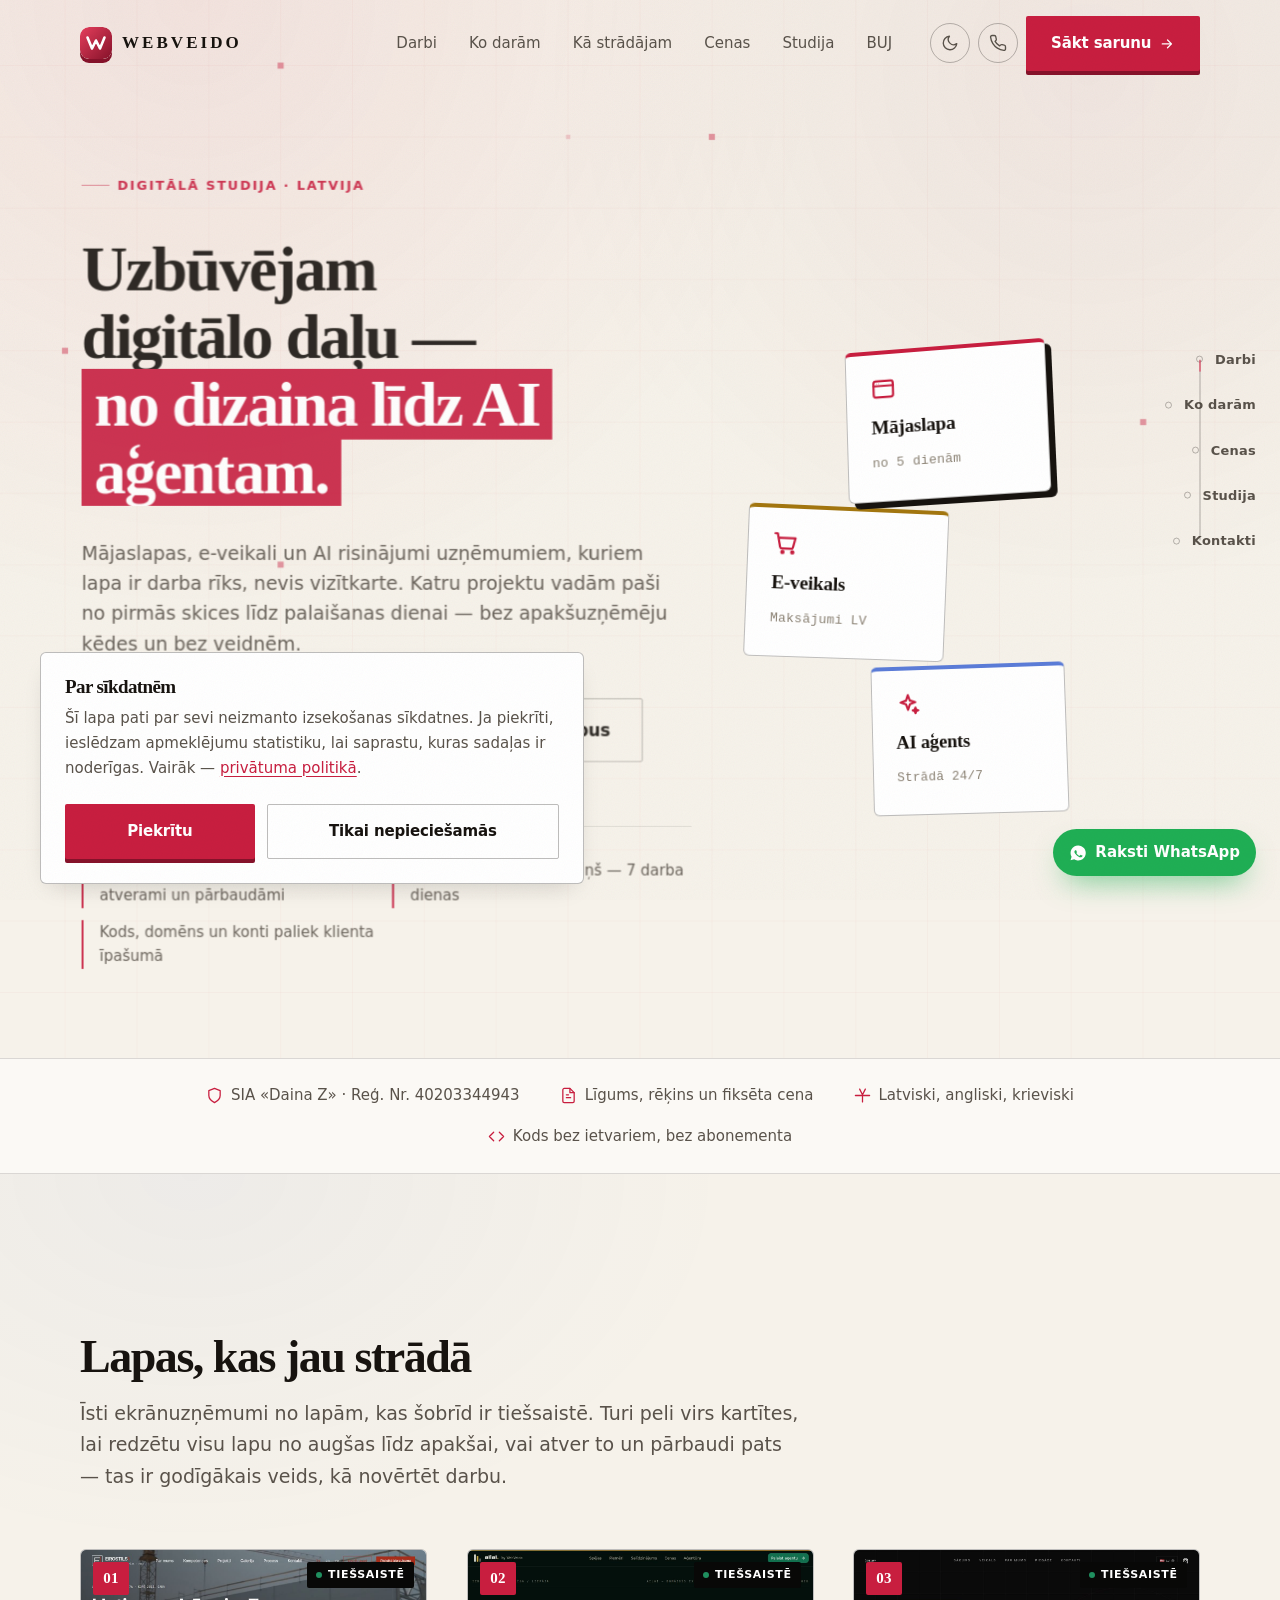
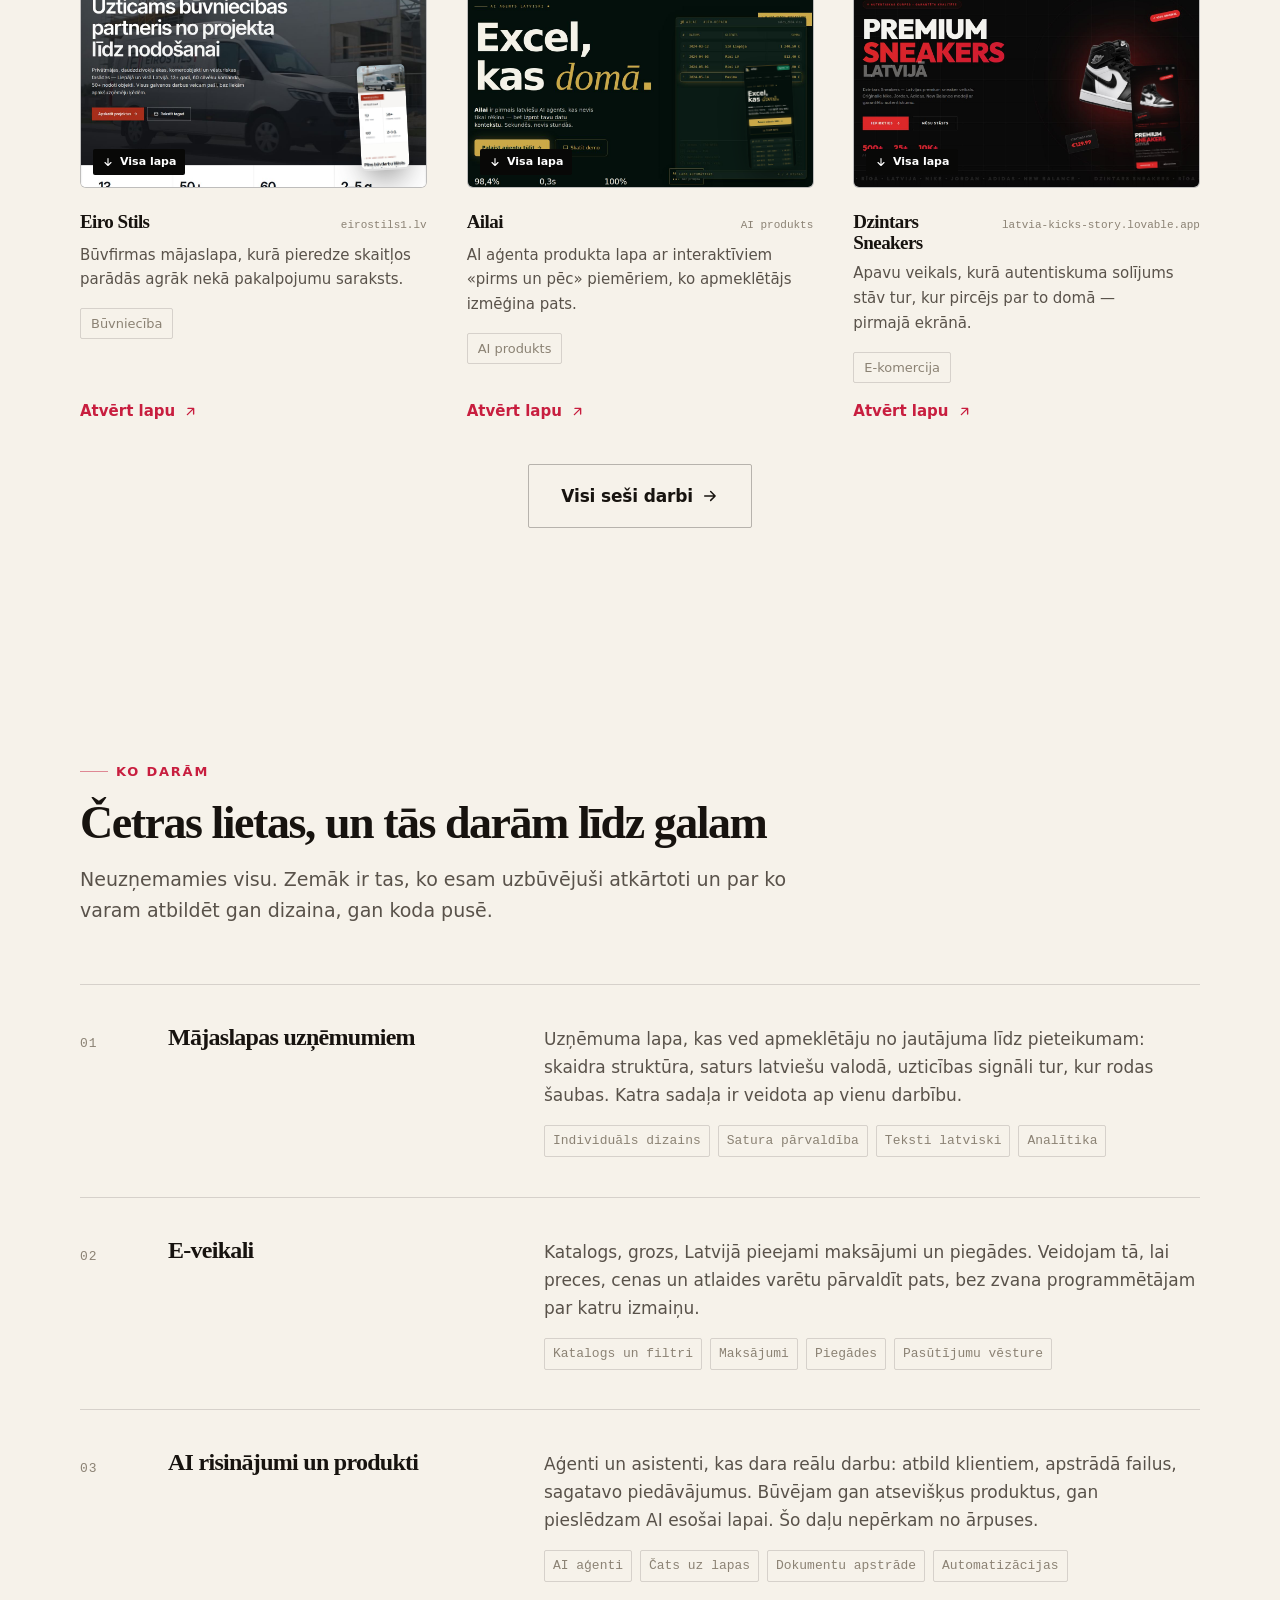
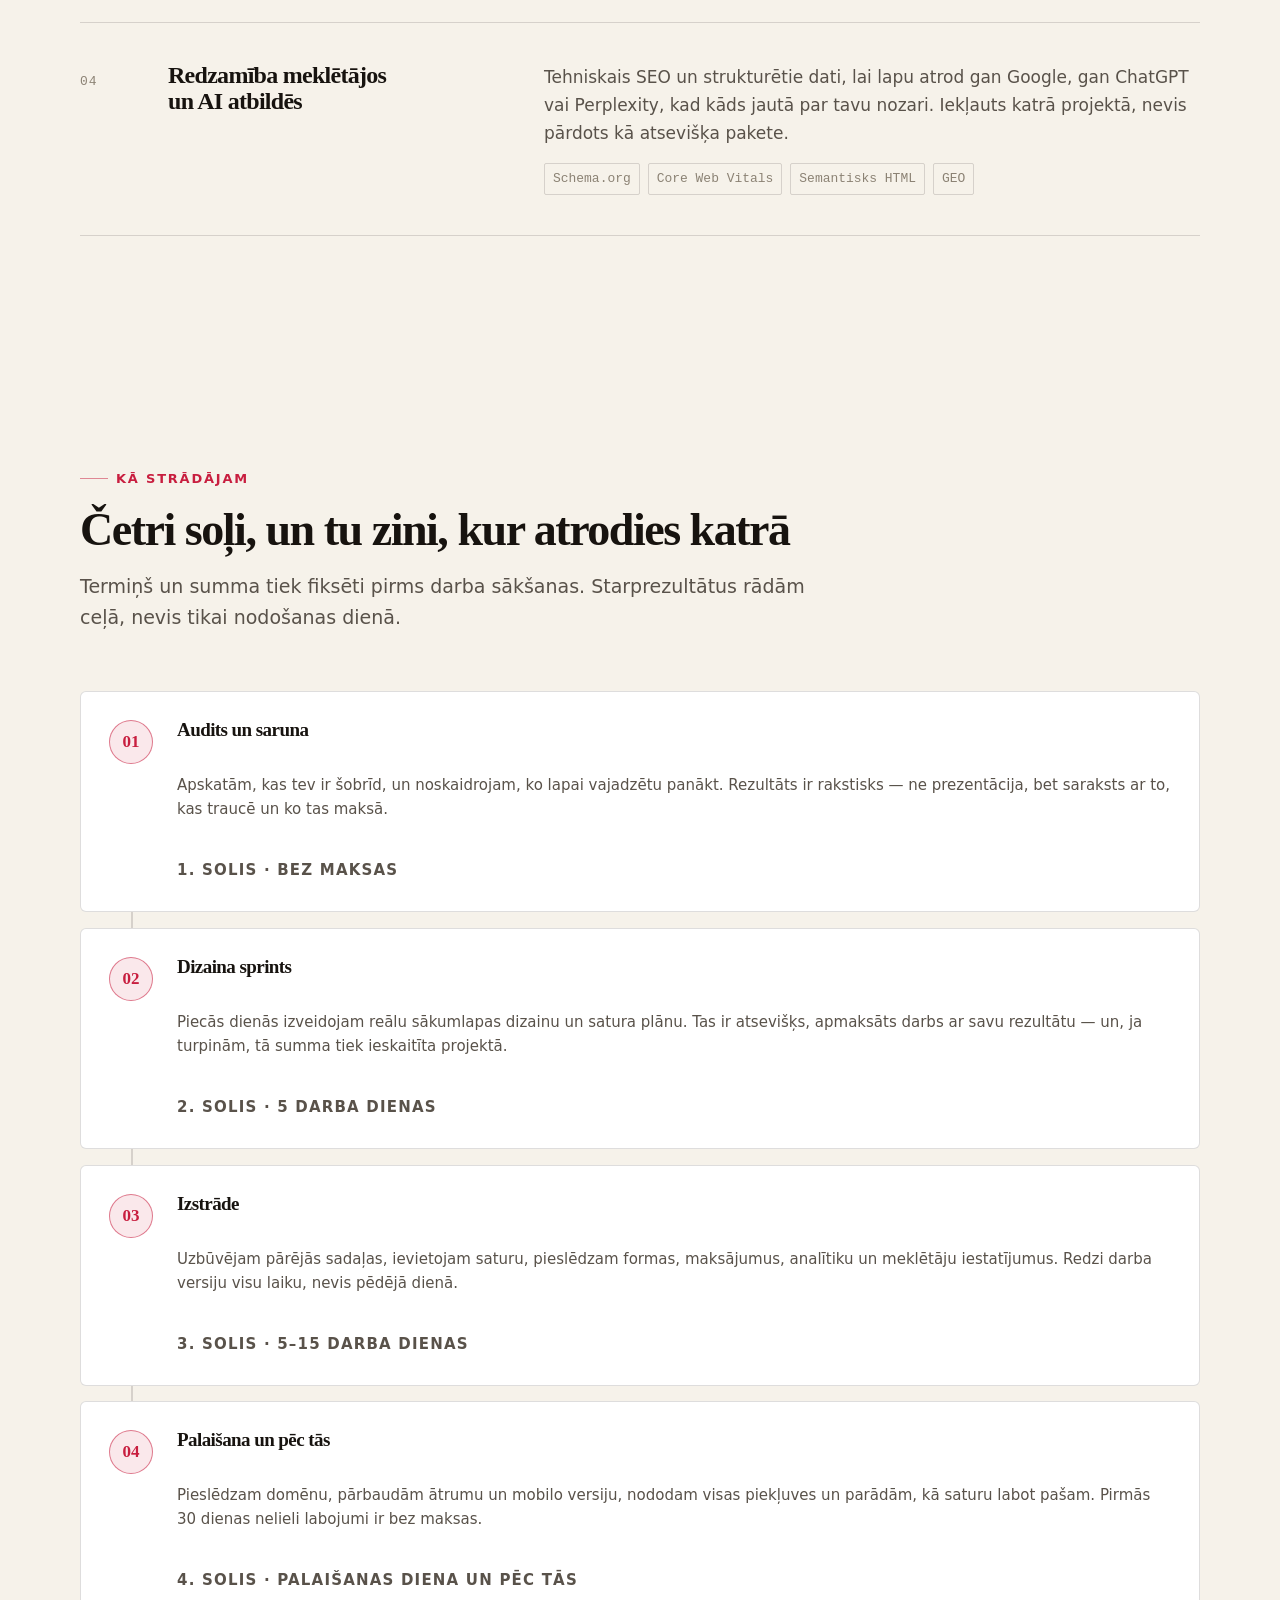
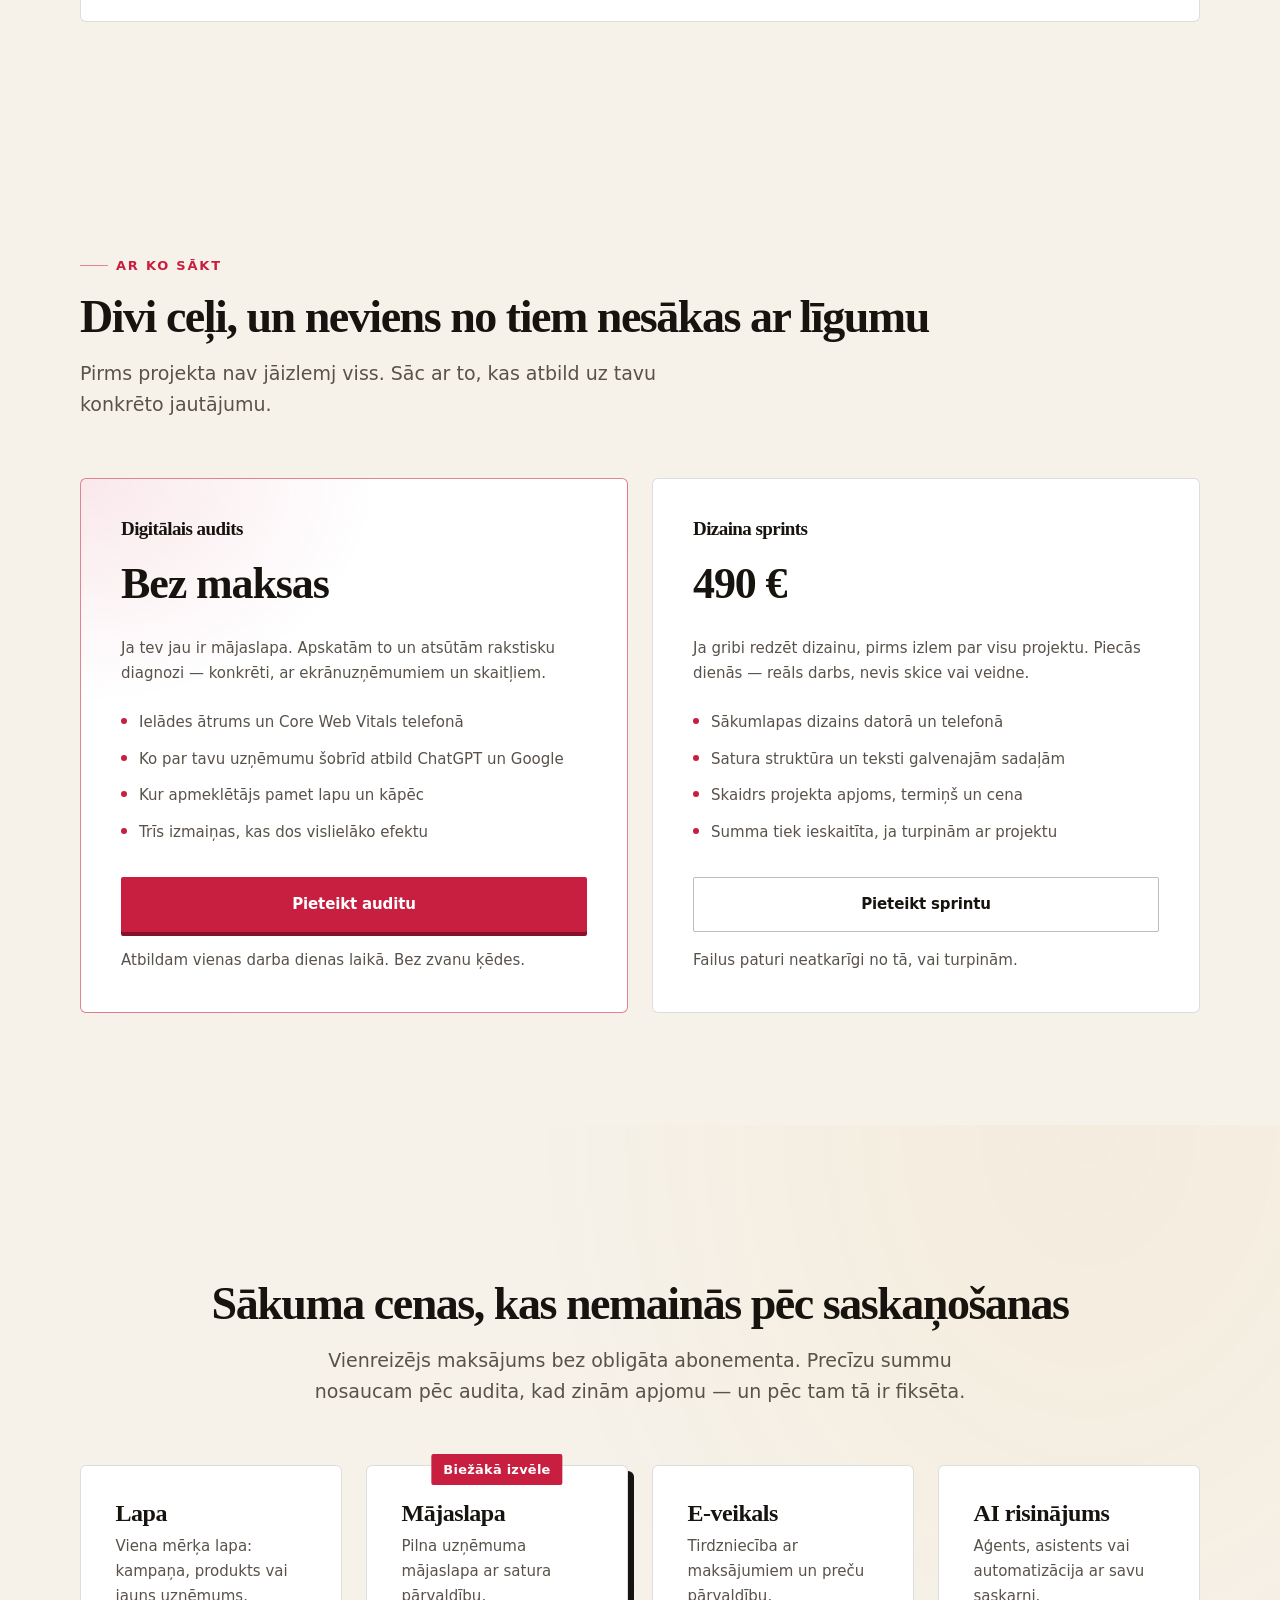
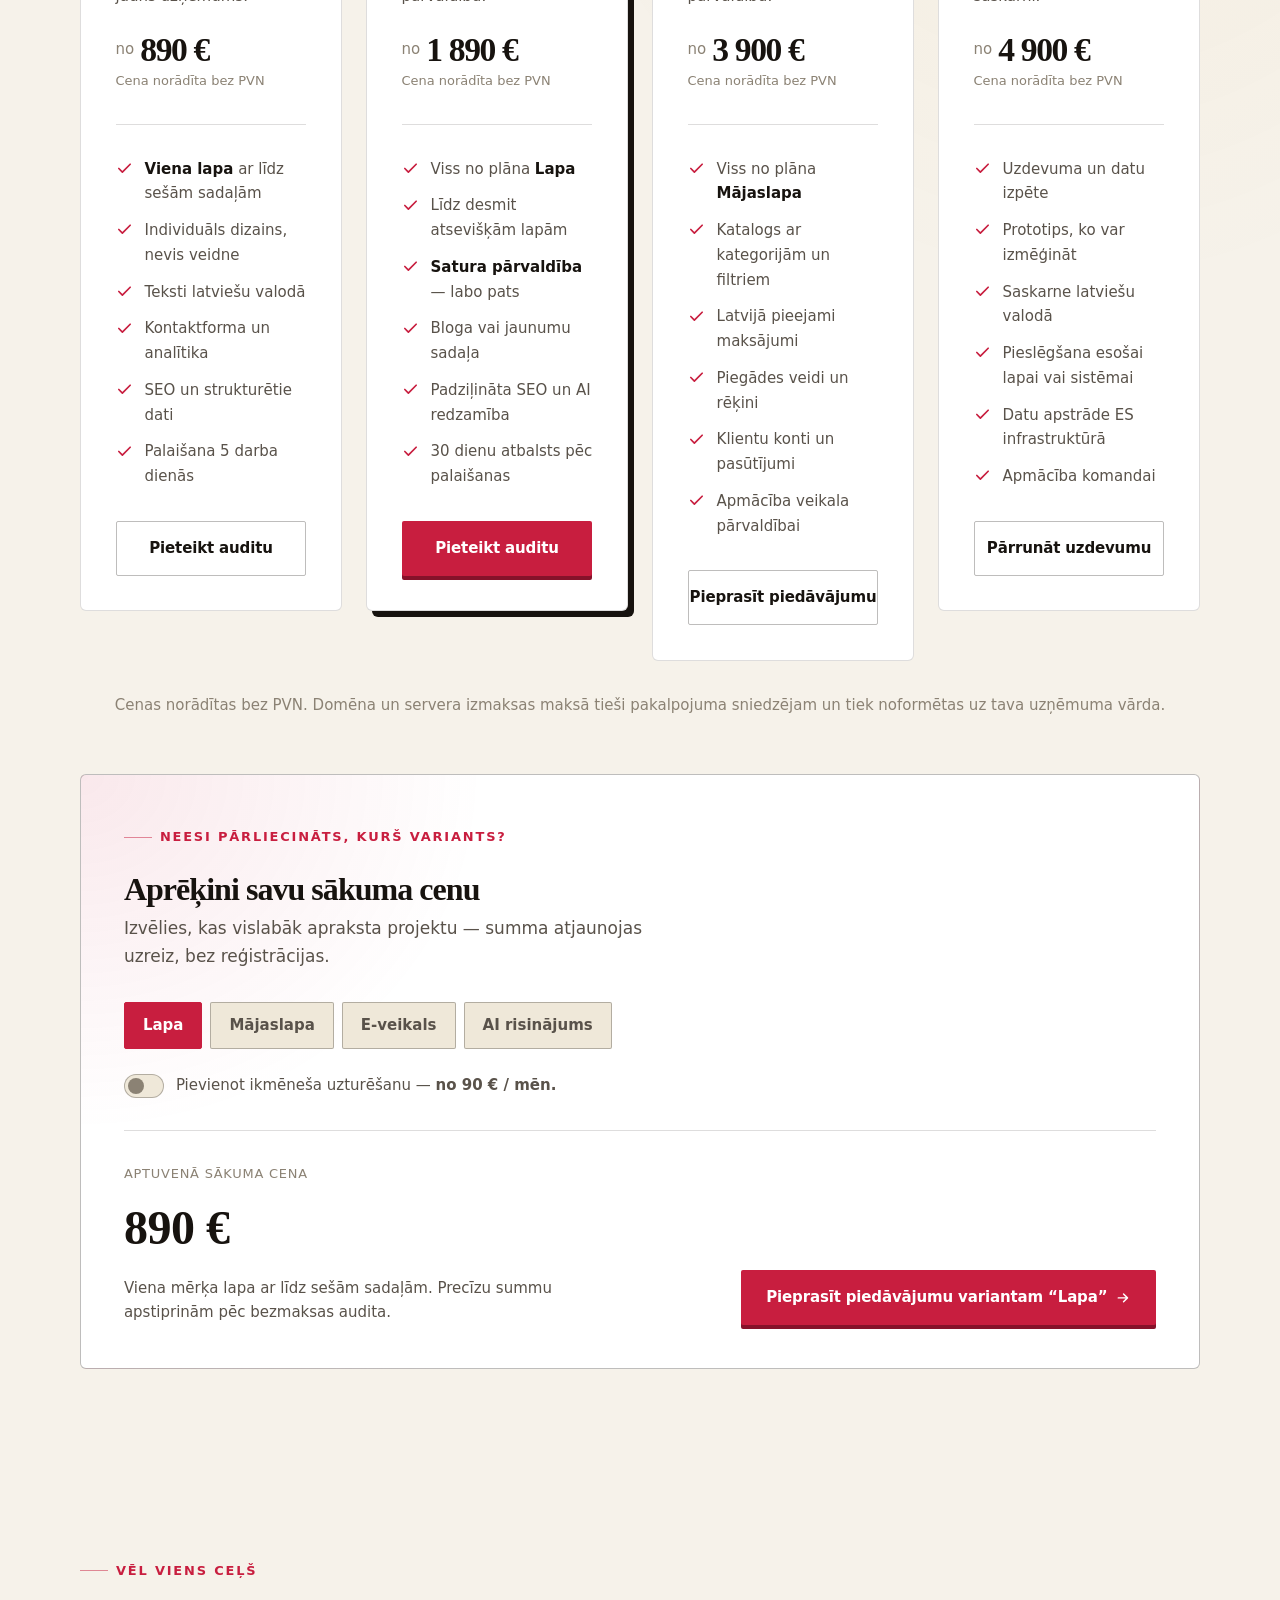
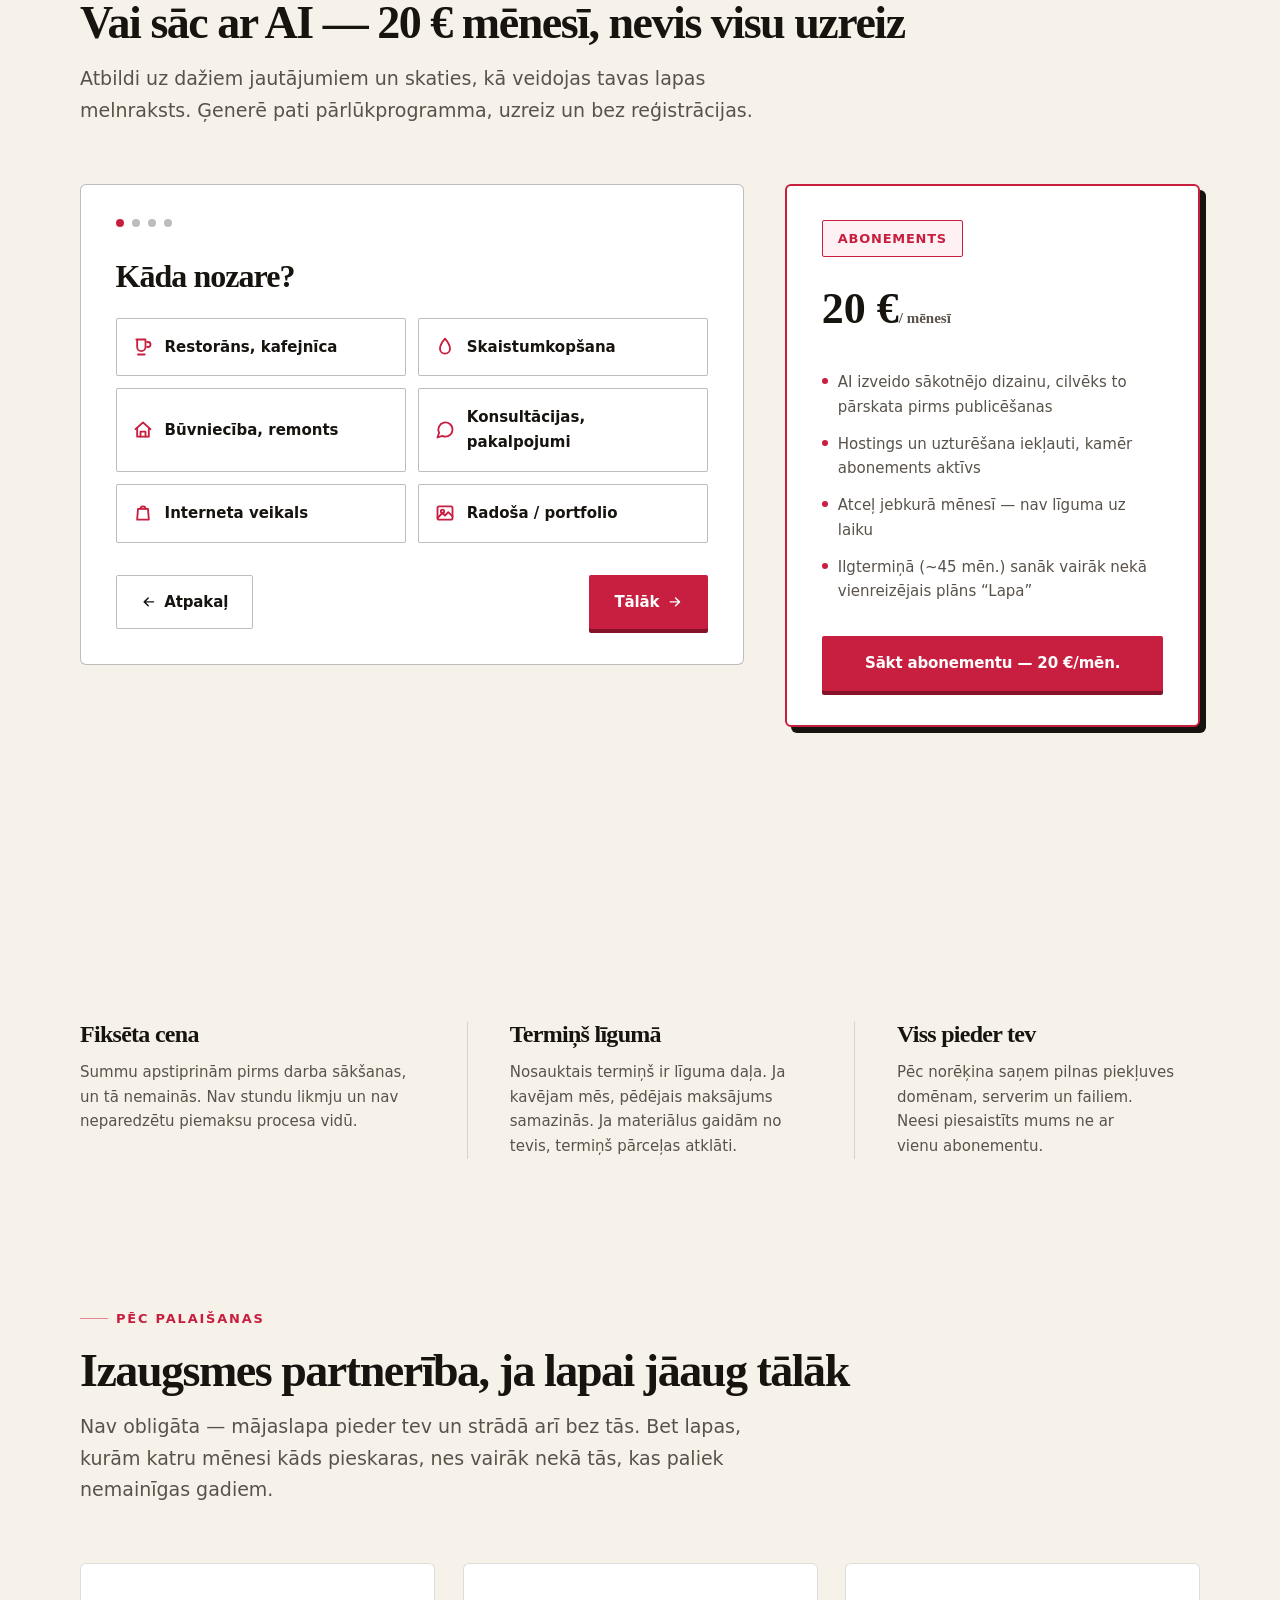
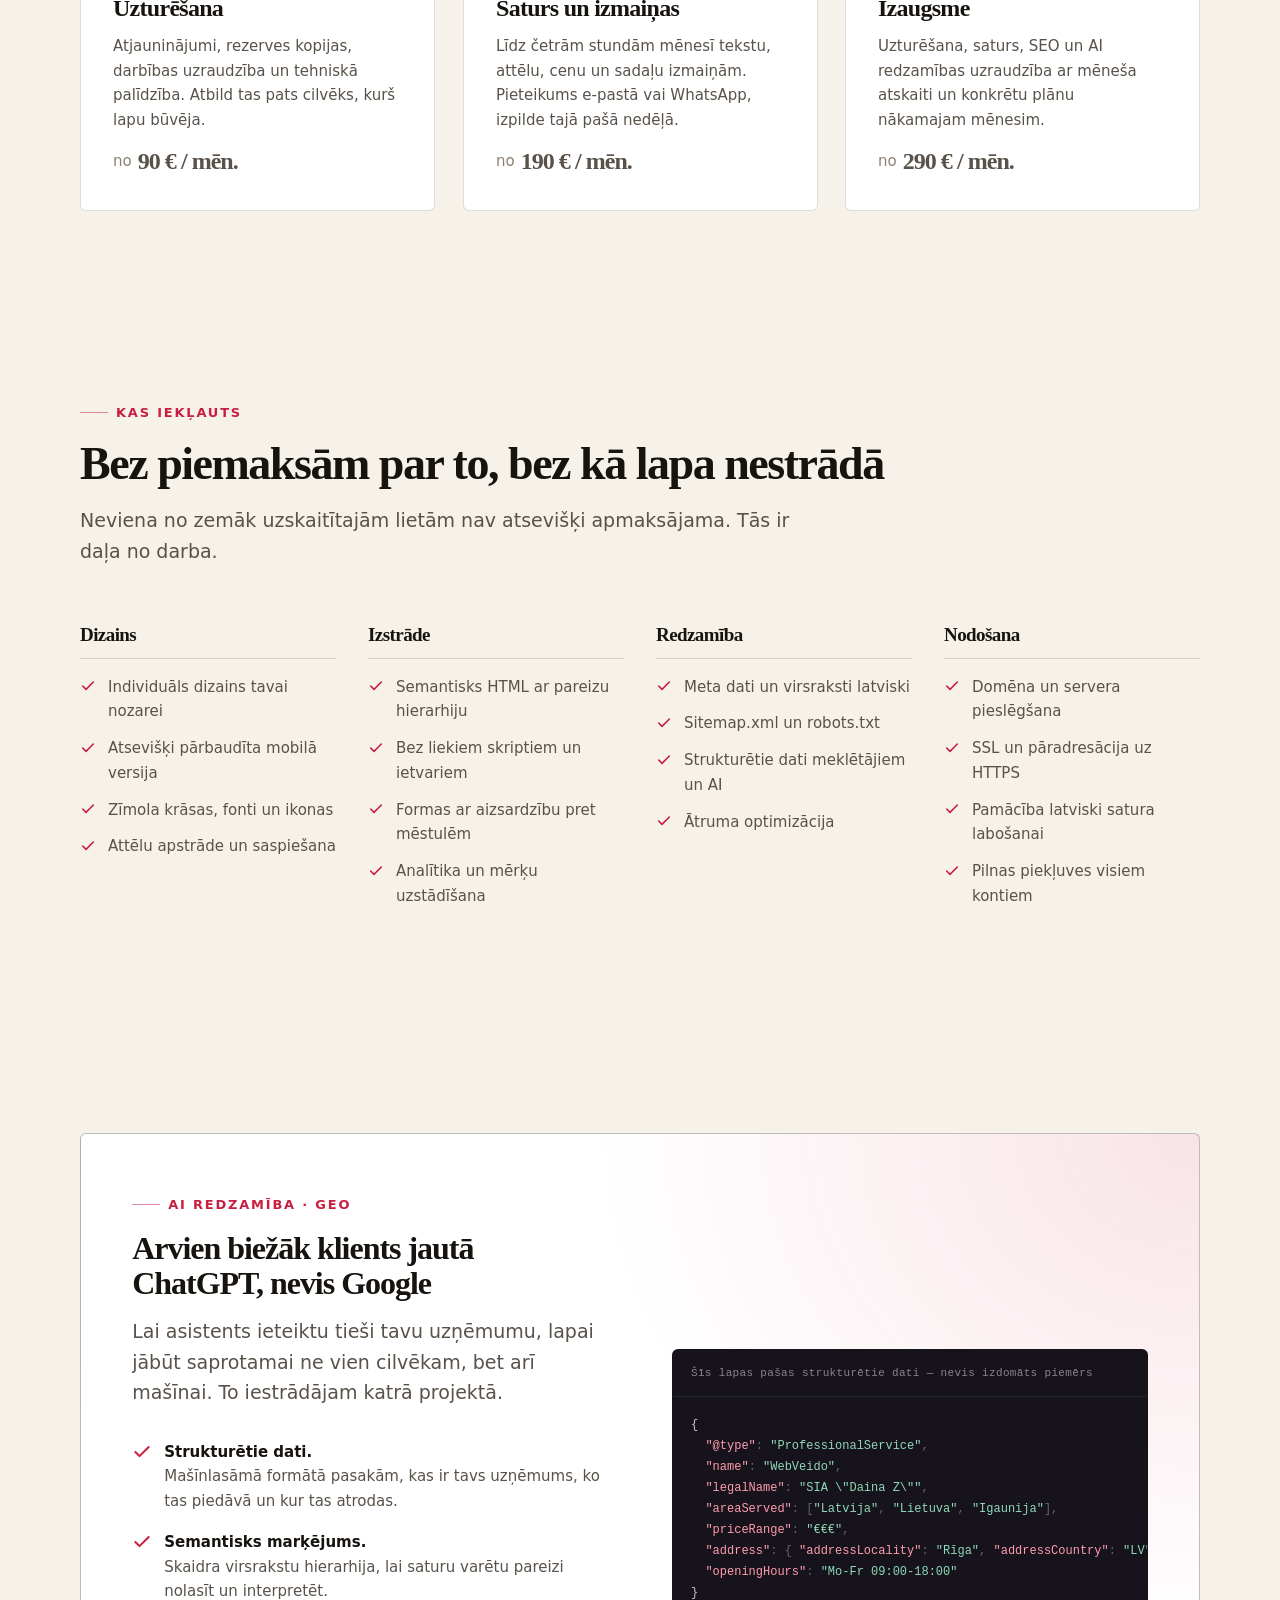
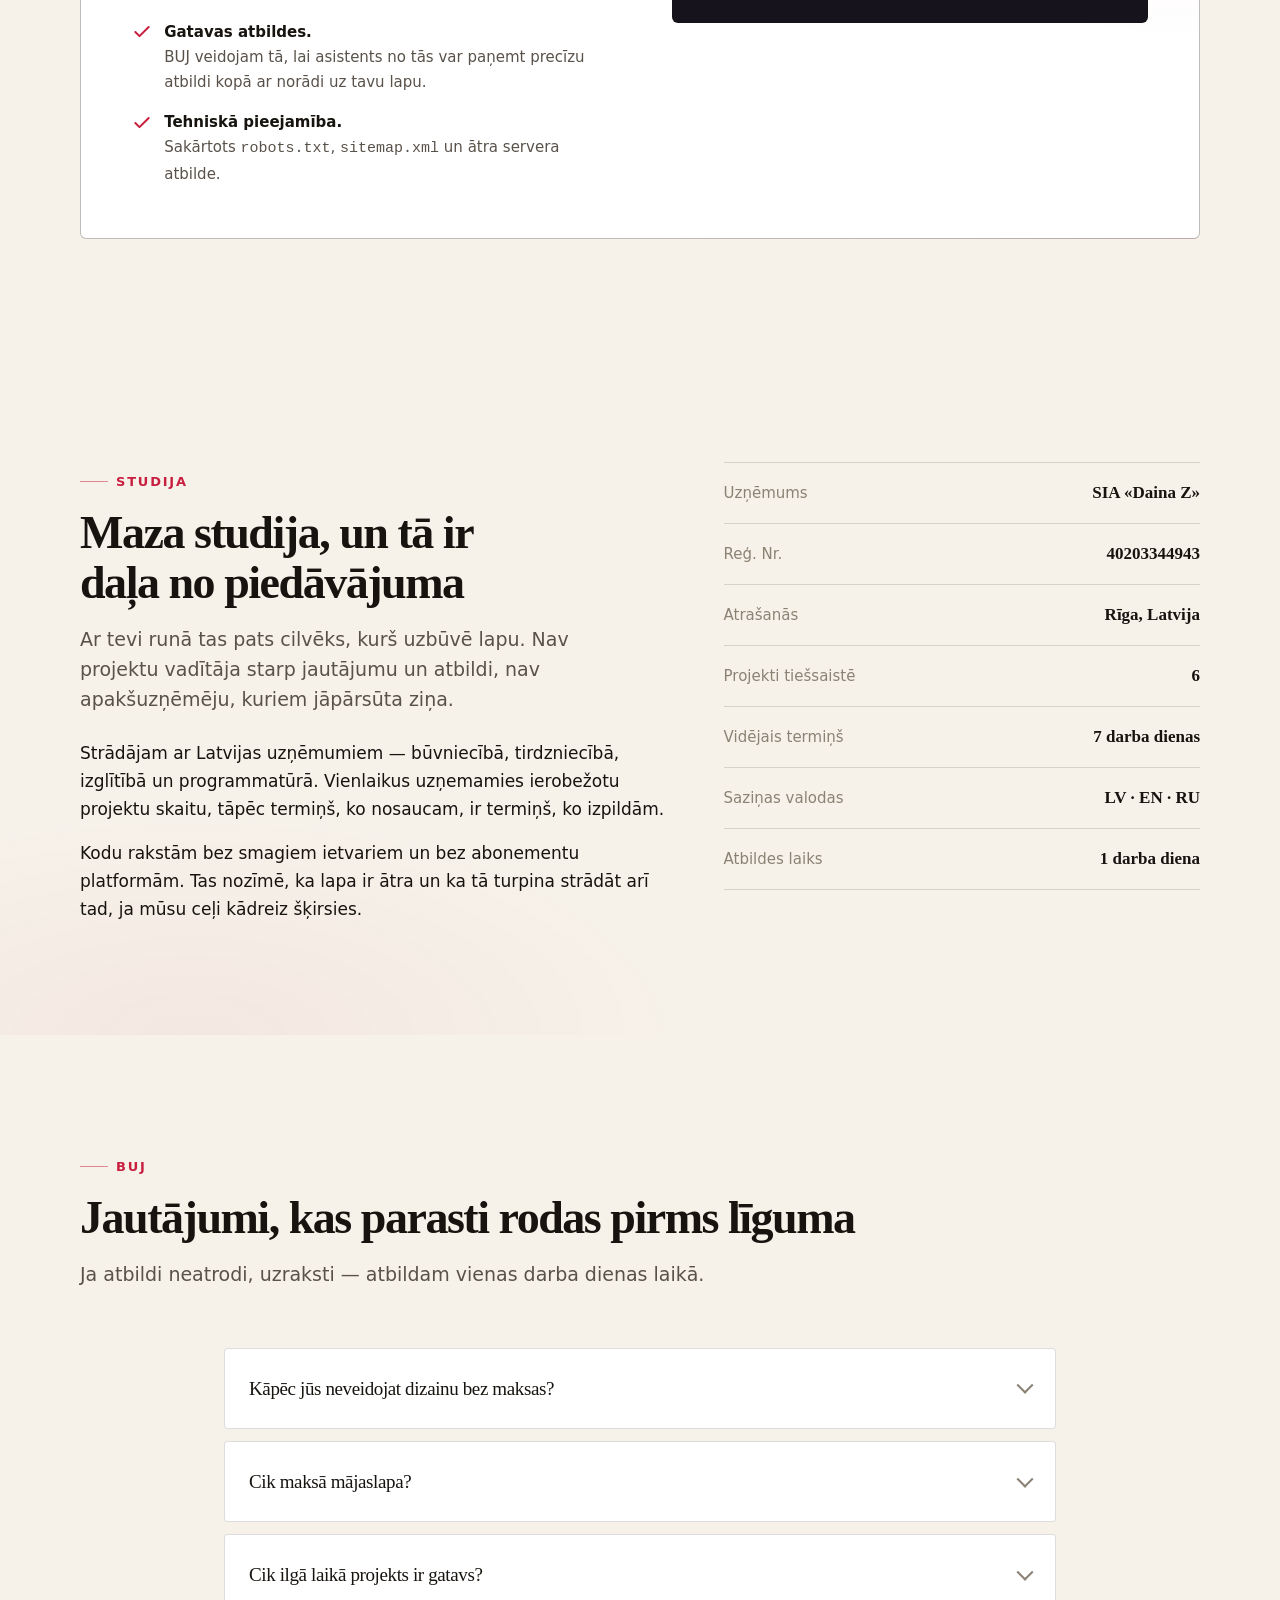
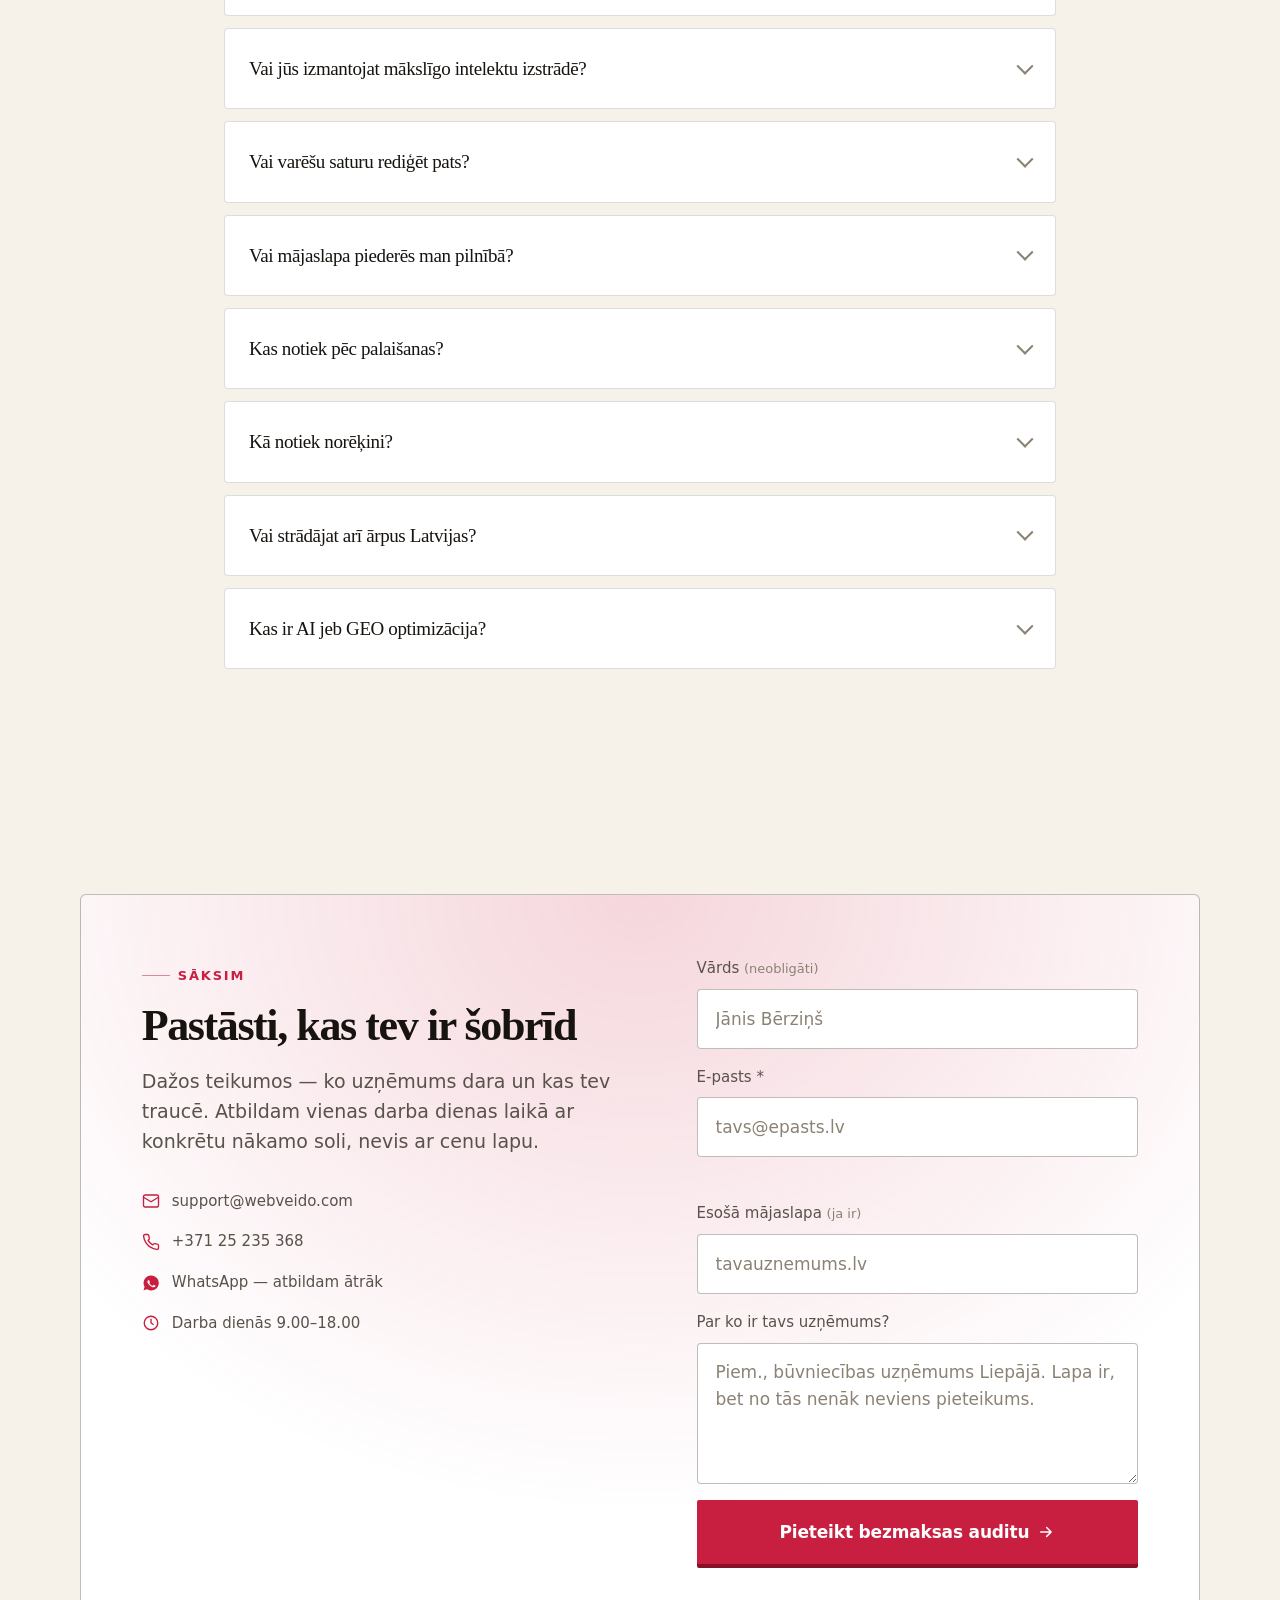
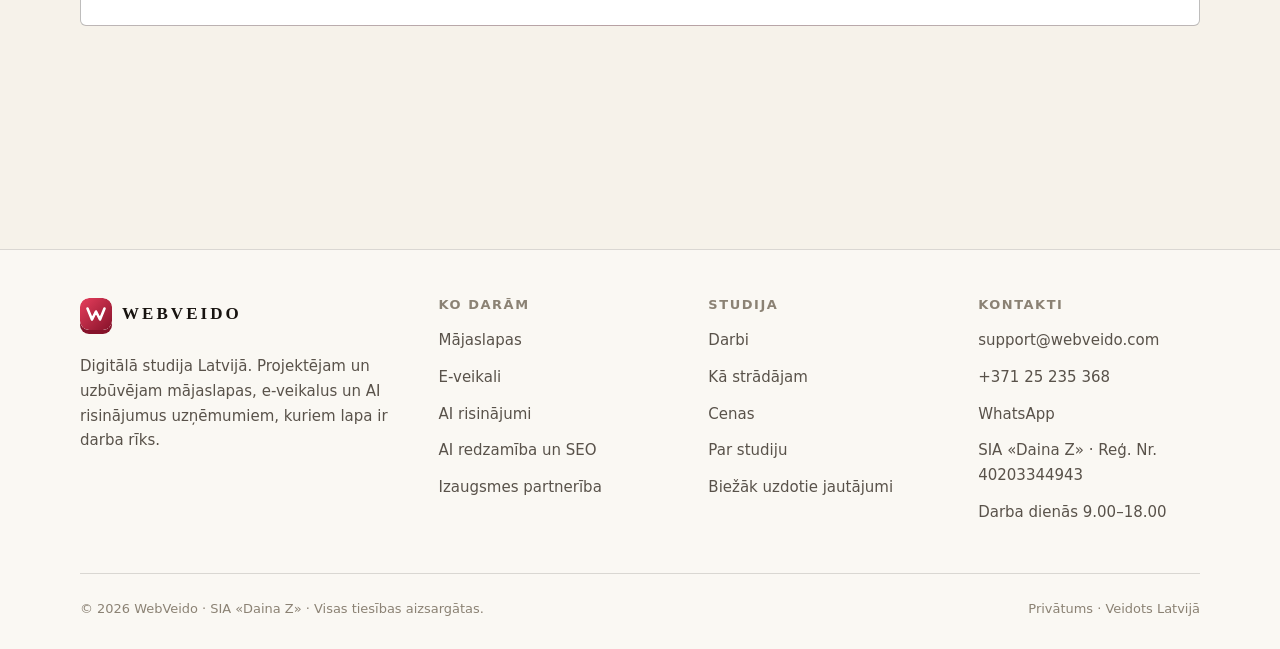
==== commit d3ee9005: "Pievieno AI Izveides demo — interaktīvu, klienta pusē darbojošos 20 €/mēn. abonementa priekšskatu kā" ====
--- a/index.html
+++ b/index.html
@@ -876,6 +876,139 @@
     </div>
   </section>
 
+  <!-- ====================== AI IZVEIDE ======================
+       Dzīvs, klienta pusē (bez servera) darbojošs demo — nevis reāls AI
+       API izsaukums un nevis reāla abonementu iekasēšana (nav vēl ne
+       backend, ne Stripe konta). Godīgi marķēts kā priekšskats, ne kā
+       publicēta lapa — sk. ai-creator.js. ============================ -->
+  <section class="section section--tight" id="ai-izveide" aria-labelledby="ai-izveide-virsraksts">
+    <div class="container">
+      <div class="section-head" data-reveal>
+        <span class="eyebrow">Vēl viens ceļš</span>
+        <h2 id="ai-izveide-virsraksts">Vai sāc ar AI — 20&nbsp;€ mēnesī, nevis visu uzreiz</h2>
+        <p>
+          Atbildi uz dažiem jautājumiem un skaties, kā veidojas tavas lapas melnraksts.
+          Ģenerē pati pārlūkprogramma, uzreiz un bez reģistrācijas.
+        </p>
+      </div>
+
+      <div class="ai-creator" id="ai-creator">
+        <div class="ai-creator__panel">
+          <div class="ai-creator__wizard" id="ai-wizard">
+            <div class="ai-creator__dots" id="ai-dots" aria-hidden="true">
+              <span class="is-active"></span><span></span><span></span><span></span>
+            </div>
+
+            <div class="ai-creator__step" id="ai-step-1" data-step="1">
+              <h3>Kāda nozare?</h3>
+              <div class="ai-creator__options" role="group" aria-label="Nozare">
+                <button type="button" class="ai-creator__opt" data-value="restorans">
+                  <svg viewBox="0 0 24 24" fill="none" stroke="currentColor" stroke-width="2.2" stroke-linecap="round" stroke-linejoin="round" aria-hidden="true"><path d="M4 3h11v9a5 5 0 0 1-10 0V3z"/><path d="M17 6h1a3 3 0 0 1 0 6h-1"/><path d="M6 21h8"/></svg>
+                  Restorāns, kafejnīca
+                </button>
+                <button type="button" class="ai-creator__opt" data-value="skaistumkopsana">
+                  <svg viewBox="0 0 24 24" fill="none" stroke="currentColor" stroke-width="2.2" stroke-linecap="round" stroke-linejoin="round" aria-hidden="true"><path d="M12 2s6 7 6 12a6 6 0 0 1-12 0c0-5 6-12 6-12z"/></svg>
+                  Skaistumkopšana
+                </button>
+                <button type="button" class="ai-creator__opt" data-value="buvnieciba">
+                  <svg viewBox="0 0 24 24" fill="none" stroke="currentColor" stroke-width="2.2" stroke-linecap="round" stroke-linejoin="round" aria-hidden="true"><path d="M3 11 12 3l9 8"/><path d="M5 10v10h14V10"/><path d="M9 20v-6h6v6"/></svg>
+                  Būvniecība, remonts
+                </button>
+                <button type="button" class="ai-creator__opt" data-value="konsultacijas">
+                  <svg viewBox="0 0 24 24" fill="none" stroke="currentColor" stroke-width="2.2" stroke-linecap="round" stroke-linejoin="round" aria-hidden="true"><path d="M21 11.5a8.5 8.5 0 0 1-8.5 8.5c-1.35 0-2.62-.32-3.75-.9L3 21l1.9-5.75A8.5 8.5 0 1 1 21 11.5z"/></svg>
+                  Konsultācijas, pakalpojumi
+                </button>
+                <button type="button" class="ai-creator__opt" data-value="eveikals">
+                  <svg viewBox="0 0 24 24" fill="none" stroke="currentColor" stroke-width="2.2" stroke-linecap="round" stroke-linejoin="round" aria-hidden="true"><path d="M6 7h12l1 13H5L6 7z"/><path d="M9 7a3 3 0 0 1 6 0"/></svg>
+                  Interneta veikals
+                </button>
+                <button type="button" class="ai-creator__opt" data-value="portfolio">
+                  <svg viewBox="0 0 24 24" fill="none" stroke="currentColor" stroke-width="2.2" stroke-linecap="round" stroke-linejoin="round" aria-hidden="true"><rect x="3" y="4" width="18" height="16" rx="2"/><circle cx="9" cy="10" r="2"/><path d="M21 16l-5-5-4 4-3-3-6 6"/></svg>
+                  Radoša / portfolio
+                </button>
+              </div>
+            </div>
+
+            <div class="ai-creator__step" id="ai-step-2" data-step="2" hidden>
+              <h3>Kāds ir uzņēmuma nosaukums?</h3>
+              <div class="field">
+                <label for="ai-name" class="opt">Var izdomāt, ja vēl nav — vienmēr var mainīt</label>
+                <input type="text" class="input" id="ai-name" maxlength="40" placeholder="Piem., Kafejnīca “Rasa”" autocomplete="off">
+              </div>
+            </div>
+
+            <div class="ai-creator__step" id="ai-step-3" data-step="3" hidden>
+              <h3>Kāds ir galvenais mērķis?</h3>
+              <div class="ai-creator__options ai-creator__options--row" role="group" aria-label="Mērķis">
+                <button type="button" class="ai-creator__opt" data-value="pieteikumi">Pieteikumi un zvani</button>
+                <button type="button" class="ai-creator__opt" data-value="pardot">Pārdot tiešsaistē</button>
+                <button type="button" class="ai-creator__opt" data-value="radit">Rādīt darbus</button>
+                <button type="button" class="ai-creator__opt" data-value="informet">Informēt par sevi</button>
+              </div>
+            </div>
+
+            <div class="ai-creator__step" id="ai-step-4" data-step="4" hidden>
+              <h3>Kāds stils?</h3>
+              <div class="ai-creator__options ai-creator__options--row" role="group" aria-label="Stils">
+                <button type="button" class="ai-creator__opt" data-value="klasisks">Klasisks</button>
+                <button type="button" class="ai-creator__opt" data-value="mierigs">Mierīgs</button>
+                <button type="button" class="ai-creator__opt" data-value="silts">Silts</button>
+              </div>
+            </div>
+
+            <div class="ai-creator__nav">
+              <button type="button" class="btn btn--ghost" id="ai-back" hidden>
+                <svg viewBox="0 0 24 24" fill="none" stroke="currentColor" stroke-width="2.2" stroke-linecap="round" stroke-linejoin="round" aria-hidden="true"><path d="M19 12H5M11 6l-6 6 6 6"/></svg>
+                Atpakaļ
+              </button>
+              <button type="button" class="btn btn--primary" id="ai-next" disabled>
+                <span id="ai-next-label">Tālāk</span>
+                <svg viewBox="0 0 24 24" fill="none" stroke="currentColor" stroke-width="2.2" stroke-linecap="round" stroke-linejoin="round" aria-hidden="true"><path d="M5 12h14M13 6l6 6-6 6"/></svg>
+              </button>
+            </div>
+          </div>
+
+          <div class="ai-creator__progress" id="ai-progress" hidden aria-live="polite">
+            <p class="ai-creator__progress-line" data-line="1">Analizē nozari…</p>
+            <p class="ai-creator__progress-line" data-line="2">Izvēlas krāsu paleti…</p>
+            <p class="ai-creator__progress-line" data-line="3">Raksta virsrakstus…</p>
+            <p class="ai-creator__progress-line" data-line="4">Saliek sadaļas…</p>
+          </div>
+
+          <div class="ai-creator__preview" id="ai-preview" hidden>
+            <span class="ai-creator__preview-tag">AI PRIEKŠSKATS</span>
+            <div class="ai-creator__preview-inner" id="ai-preview-inner">
+              <div class="ai-creator__preview-logo" id="ai-p-logo"></div>
+              <h4 id="ai-p-h1"></h4>
+              <p id="ai-p-lead"></p>
+              <ul class="ai-creator__preview-features" id="ai-p-features"></ul>
+              <span class="ai-creator__preview-cta" id="ai-p-cta"></span>
+            </div>
+            <p class="ai-creator__honesty">
+              Šis ir dzīvs priekšskats tavā pārlūkā, ne publicēta lapa. Reālu, pilnībā
+              izstrādātu versiju sagatavo mūsu komanda pēc abonēšanas.
+            </p>
+            <button type="button" class="ai-creator__restart" id="ai-restart">Sākt no jauna</button>
+          </div>
+        </div>
+
+        <aside class="ai-creator__price">
+          <span class="badge badge--accent">Abonements</span>
+          <p class="ai-creator__price-amount">20&nbsp;€<span>/ mēnesī</span></p>
+          <ul class="ai-creator__price-list">
+            <li>AI izveido sākotnējo dizainu, cilvēks to pārskata pirms publicēšanas</li>
+            <li>Hostings un uzturēšana iekļauti, kamēr abonements aktīvs</li>
+            <li>Atceļ jebkurā mēnesī — nav līguma uz laiku</li>
+            <li>Ilgtermiņā (~45&nbsp;mēn.) sanāk vairāk nekā vienreizējais plāns “Lapa”</li>
+          </ul>
+          <button type="button" class="btn btn--primary btn--block" id="ai-subscribe">
+            Sākt abonementu — 20&nbsp;€/mēn.
+          </button>
+        </aside>
+      </div>
+    </div>
+  </section>
+
   <!-- ====================== GARANTIJAS ======================
        Apzināti BEZ .card — šī trijniece ir nepārdodama (nav cenas/CTA),
        tāpēc paliek kā atvērta josla, ne kartīšu režģis. .card ir rezervēts
@@ -1438,6 +1571,7 @@
 <script src="/assets/js/hero-scene.js" defer></script>
 <script src="/assets/js/scroll-3d.js" defer></script>
 <script src="/assets/js/features.js" defer></script>
+<script src="/assets/js/ai-creator.js" defer></script>
 
 <!-- ====================== STRUKTURĒTIE DATI ====================== -->
 <script type="application/ld+json">
--- a/assets/css/main.css
+++ b/assets/css/main.css
@@ -1148,7 +1148,7 @@
 
 .estimator__opt {
   padding: 0.625rem 1.125rem;
-  border-radius: var(--r-full);
+  border-radius: var(--r-sm);
   border: 1px solid var(--border-strong);
   background: var(--surface-2);
   color: var(--text-muted);
@@ -1258,6 +1258,247 @@
 @media (max-width: 34rem) {
   .estimator__result { align-items: stretch; }
   .estimator__result .btn { width: 100%; justify-content: center; }
+}
+
+/* --- AI Izveides demo --- */
+.ai-creator {
+  display: grid;
+  grid-template-columns: minmax(0, 1.6fr) minmax(0, 1fr);
+  gap: clamp(1.5rem, 1rem + 2vw, 3rem);
+  align-items: start;
+}
+
+@media (max-width: 56rem) {
+  .ai-creator { grid-template-columns: 1fr; }
+}
+
+.ai-creator__panel {
+  min-height: 24rem;
+  padding: clamp(1.5rem, 1.2rem + 1.2vw, 2.5rem);
+  border-radius: var(--r-lg);
+  border: 1px solid var(--border-strong);
+  background: var(--surface);
+}
+
+.ai-creator__dots { display: flex; gap: var(--sp-2); margin-bottom: var(--sp-6); }
+
+.ai-creator__dots span {
+  width: 8px; height: 8px;
+  border-radius: 50%;
+  background: var(--border-strong);
+}
+
+.ai-creator__dots span.is-done { background: var(--accent); opacity: 0.5; }
+.ai-creator__dots span.is-active { background: var(--accent); }
+
+.ai-creator__step h3 { font-size: var(--fs-xl); margin-bottom: var(--sp-5); }
+
+.ai-creator__options {
+  display: grid;
+  grid-template-columns: repeat(auto-fit, minmax(min(100%, 13.5rem), 1fr));
+  gap: var(--sp-3);
+}
+
+.ai-creator__options--row { grid-template-columns: repeat(auto-fit, minmax(min(100%, 10rem), 1fr)); }
+
+.ai-creator__opt {
+  display: flex;
+  align-items: center;
+  gap: var(--sp-3);
+  padding: var(--sp-4);
+  border-radius: var(--r-sm);
+  border: 1px solid var(--border-strong);
+  background: var(--bg-elevated);
+  color: var(--text);
+  font-family: var(--font-body);
+  font-size: var(--fs-sm);
+  font-weight: 600;
+  text-align: left;
+  cursor: pointer;
+  transition: border-color var(--t-fast) var(--ease), background-color var(--t-fast) var(--ease), color var(--t-fast) var(--ease);
+}
+
+.ai-creator__opt svg { width: 1.25rem; height: 1.25rem; flex: none; color: var(--accent); }
+.ai-creator__opt:hover { border-color: var(--accent); }
+
+.ai-creator__opt.is-active {
+  border-color: var(--accent);
+  background: var(--brand-50);
+  color: var(--accent);
+}
+
+[data-theme="dark"] .ai-creator__opt.is-active { background: var(--brand-900); }
+
+.ai-creator__nav {
+  display: flex;
+  align-items: center;
+  gap: var(--sp-3);
+  margin-top: var(--sp-6);
+}
+
+.ai-creator__nav .btn--primary { margin-left: auto; }
+
+.ai-creator__progress { display: grid; gap: var(--sp-4); padding-block: var(--sp-7); }
+.ai-creator__progress[hidden] { display: none; }
+
+.ai-creator__progress-line {
+  font-family: var(--font-mono);
+  font-size: var(--fs-sm);
+  color: var(--text-subtle);
+  opacity: 0.45;
+  transition: opacity var(--t-base) var(--ease), color var(--t-base) var(--ease);
+}
+
+.ai-creator__progress-line.is-active { opacity: 1; color: var(--text); }
+.ai-creator__progress-line.is-active::before { content: "✓ "; color: var(--accent); font-weight: 700; }
+
+.ai-creator__preview-tag {
+  display: inline-block;
+  margin-bottom: var(--sp-4);
+  padding: 0.25rem 0.5625rem;
+  border-radius: var(--r-sm);
+  background: var(--n-950);
+  color: #fff;
+  font-size: var(--fs-xs);
+  font-weight: 600;
+  letter-spacing: 0.06em;
+}
+
+.ai-creator__preview-inner {
+  padding: clamp(1.25rem, 1rem + 1vw, 2rem);
+  border-radius: var(--r-md);
+  border: 1px solid var(--border);
+  border-top: 4px solid var(--demo-accent, var(--accent));
+  background: var(--bg-elevated);
+}
+
+.ai-creator__preview-logo {
+  display: flex;
+  align-items: center;
+  gap: var(--sp-3);
+  margin-bottom: var(--sp-5);
+  font-family: var(--font-display);
+  font-weight: 700;
+}
+
+.ai-creator__preview-mark {
+  display: grid;
+  place-items: center;
+  width: 2rem;
+  height: 2rem;
+  border-radius: var(--r-sm);
+  background: var(--demo-accent, var(--accent));
+  color: #fff;
+  font-size: var(--fs-sm);
+}
+
+.ai-creator__preview-inner h4 {
+  font-family: var(--font-display);
+  font-size: var(--fs-lg);
+  font-weight: 600;
+  letter-spacing: -0.02em;
+  margin-bottom: var(--sp-3);
+}
+
+.ai-creator__preview-inner > p {
+  color: var(--text-muted);
+  font-size: var(--fs-sm);
+  max-width: 34rem;
+}
+
+.ai-creator__preview-features {
+  display: grid;
+  gap: var(--sp-2);
+  margin-top: var(--sp-5);
+}
+
+.ai-creator__preview-features li {
+  display: flex;
+  align-items: flex-start;
+  gap: var(--sp-2);
+  font-size: var(--fs-sm);
+  color: var(--text-muted);
+}
+
+.ai-creator__preview-features svg { width: 1rem; height: 1rem; flex: none; margin-top: 0.2em; color: var(--demo-accent, var(--accent)); }
+
+.ai-creator__preview-cta {
+  display: inline-block;
+  margin-top: var(--sp-5);
+  padding: 0.625rem 1.25rem;
+  border-radius: var(--r-sm);
+  background: var(--demo-accent, var(--accent));
+  color: #fff;
+  font-size: var(--fs-sm);
+  font-weight: 600;
+}
+
+.ai-creator__honesty {
+  margin-top: var(--sp-5);
+  font-size: var(--fs-xs);
+  color: var(--text-subtle);
+}
+
+.ai-creator__restart {
+  margin-top: var(--sp-3);
+  font-size: var(--fs-sm);
+  font-weight: 600;
+  color: var(--accent);
+  text-decoration: underline;
+  text-underline-offset: 3px;
+  cursor: pointer;
+}
+
+.ai-creator__price {
+  position: sticky;
+  top: 6rem;
+  padding: clamp(1.5rem, 1.2rem + 1.2vw, 2.25rem);
+  border-radius: var(--r-lg);
+  border: 2px solid var(--accent);
+  background: var(--surface);
+  box-shadow: var(--shadow-stamp);
+}
+
+@media (max-width: 56rem) {
+  .ai-creator__price { position: static; }
+}
+
+.ai-creator__price-amount {
+  margin-top: var(--sp-4);
+  font-family: var(--font-display);
+  font-size: var(--fs-2xl);
+  font-weight: 700;
+}
+
+.ai-creator__price-amount span {
+  font-size: var(--fs-sm);
+  font-weight: 600;
+  color: var(--text-muted);
+}
+
+.ai-creator__price-list {
+  display: grid;
+  gap: var(--sp-3);
+  margin-top: var(--sp-5);
+  margin-bottom: var(--sp-6);
+}
+
+.ai-creator__price-list li {
+  padding-left: var(--sp-4);
+  position: relative;
+  font-size: var(--fs-sm);
+  color: var(--text-muted);
+}
+
+.ai-creator__price-list li::before {
+  content: "";
+  position: absolute;
+  left: 0;
+  top: 0.55em;
+  width: 6px;
+  height: 6px;
+  border-radius: 50%;
+  background: var(--accent);
 }
 
 /* --- Garantijas --- */
--- a/assets/css/motion.css
+++ b/assets/css/motion.css
@@ -585,6 +585,23 @@
 .work__viewport.is-playing .work__shot { opacity: 0; }
 
 /* ==========================================================================
+   9.8 AI IZVEIDES PRIEKŠSKATA IENĀKŠANA
+   --------------------------------------------------------------------------
+   `ai-creator.js` noņem `hidden` un pievieno `.is-visible` vienu kadru
+   vēlāk (lai `display:none → block` maiņa jau būtu notikusi, pirms sākas
+   pāreja) — tāpēc šeit pietiek ar parastu CSS transition, nevis rAF
+   izlīdzināšanu kā scroll-3d.js sistēmām.
+   ========================================================================== */
+
+.ai-creator__preview {
+  opacity: 0;
+  transform: translateY(10px);
+  transition: opacity 420ms var(--ease), transform 420ms var(--ease);
+}
+
+.ai-creator__preview.is-visible { opacity: 1; transform: none; }
+
+/* ==========================================================================
    10. SAMAZINĀTAS KUSTĪBAS REŽĪMS
    --------------------------------------------------------------------------
    `hero-scene.js` pats pārtrauc darbību agri, ja šis iestatījums ir
@@ -606,7 +623,9 @@
   .hero__intro > *,
   .hero__actions .btn,
   [data-reveal],
-  .reveal-stagger > * {
+  .reveal-stagger > *,
+  .ai-creator__preview,
+  .ai-creator__progress-line {
     opacity: 1 !important;
     transform: none !important;
     filter: none !important;
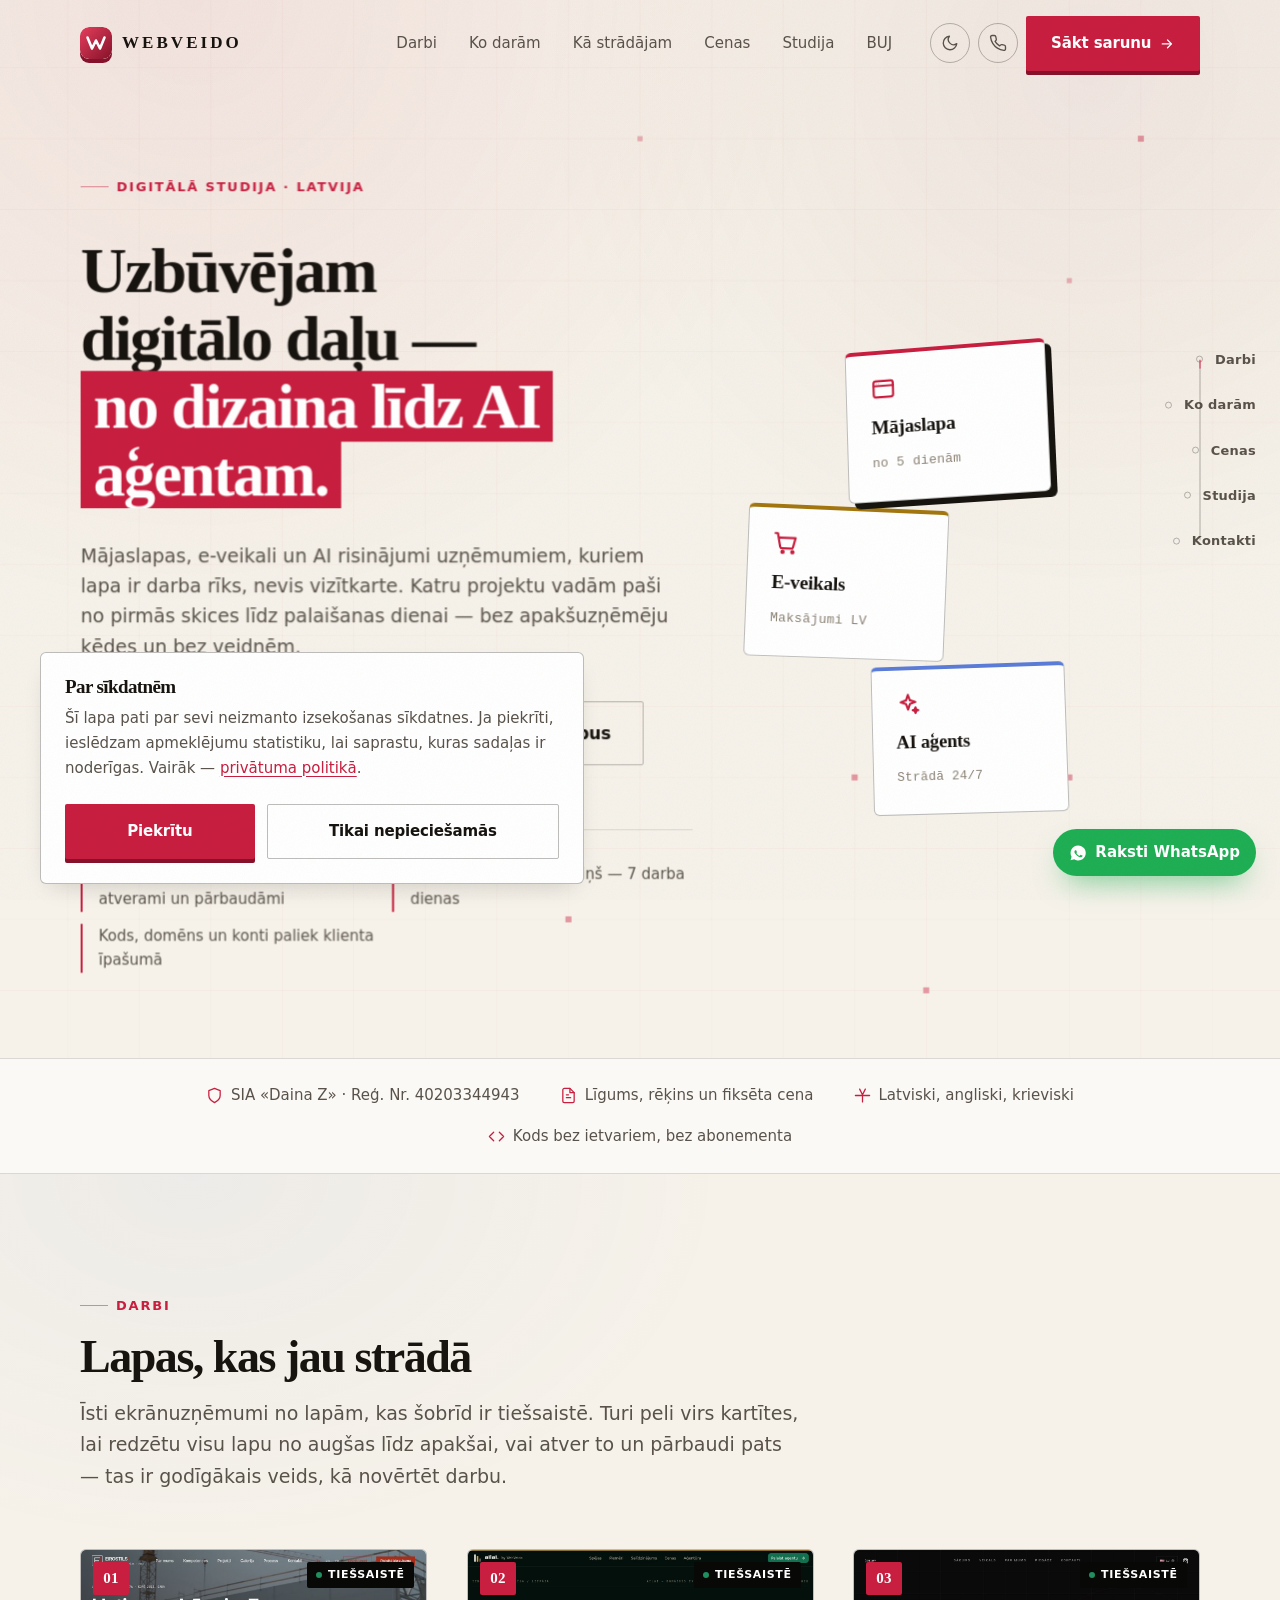
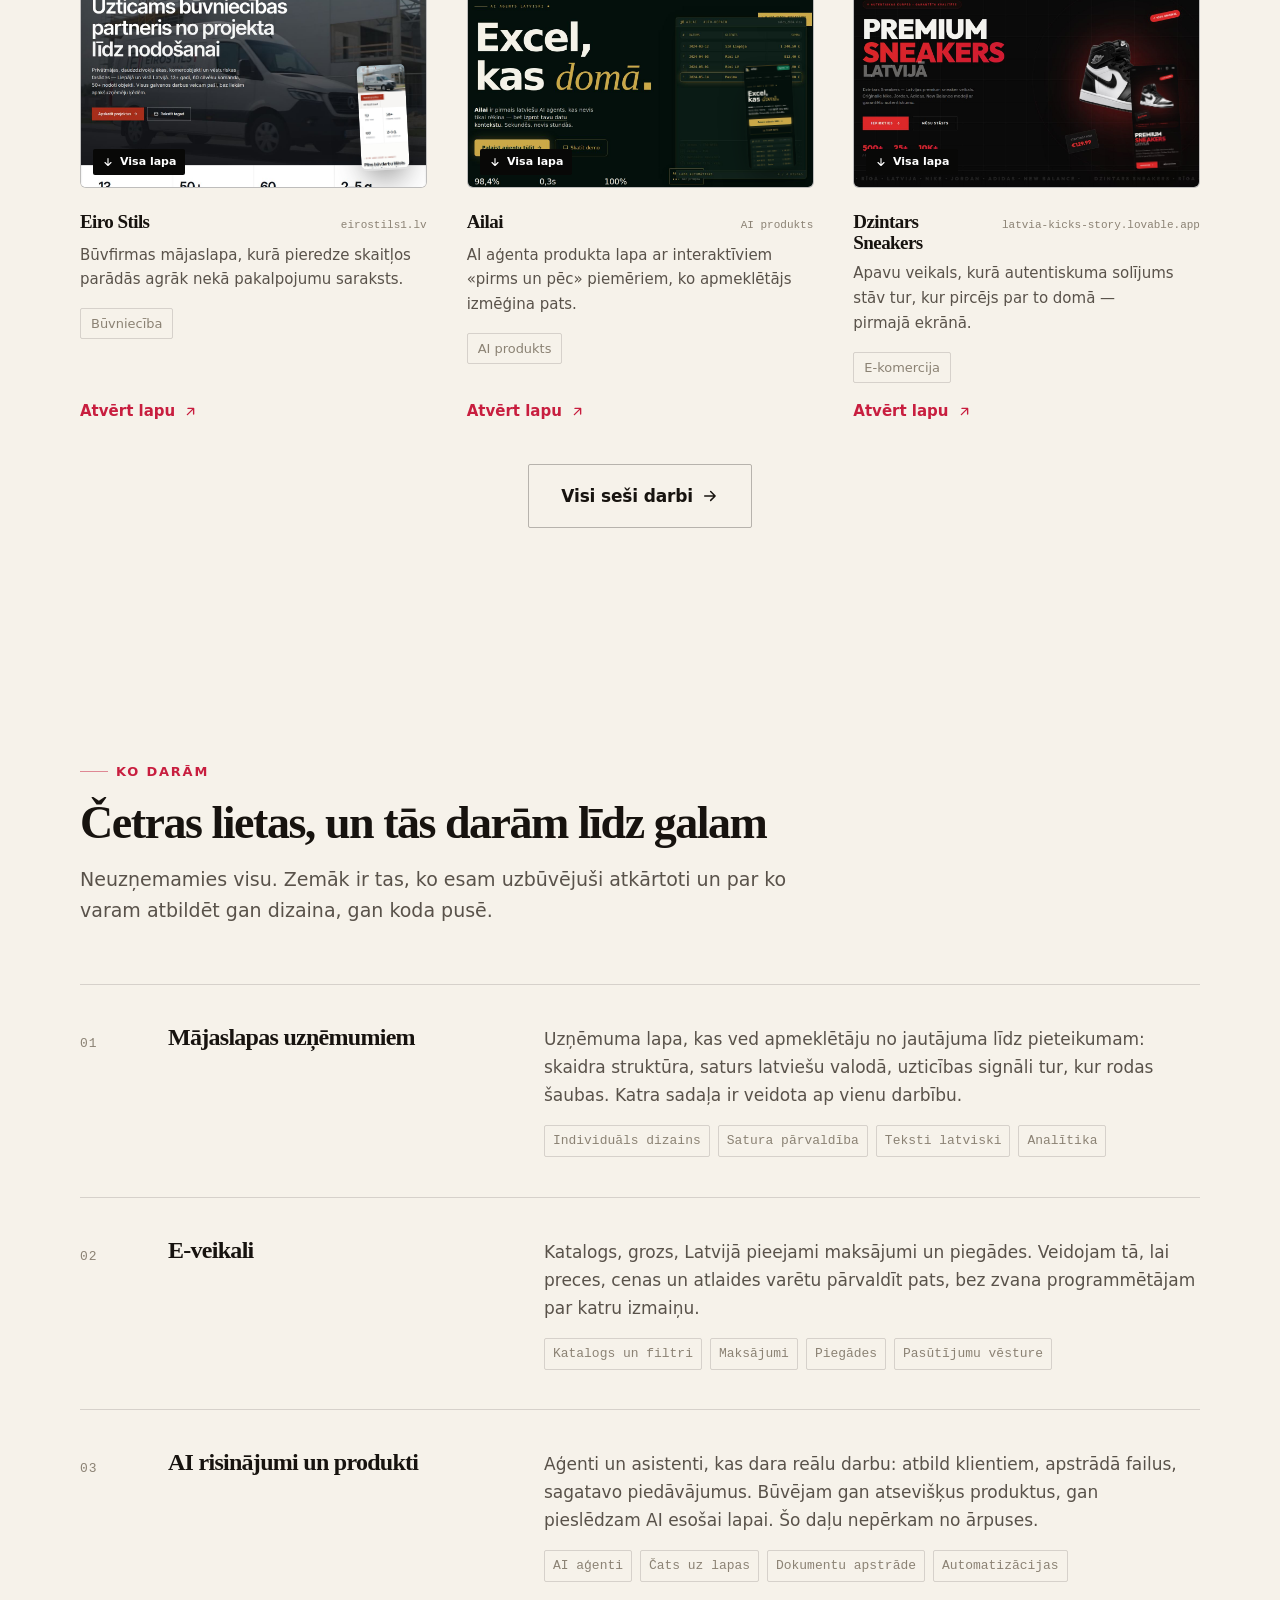
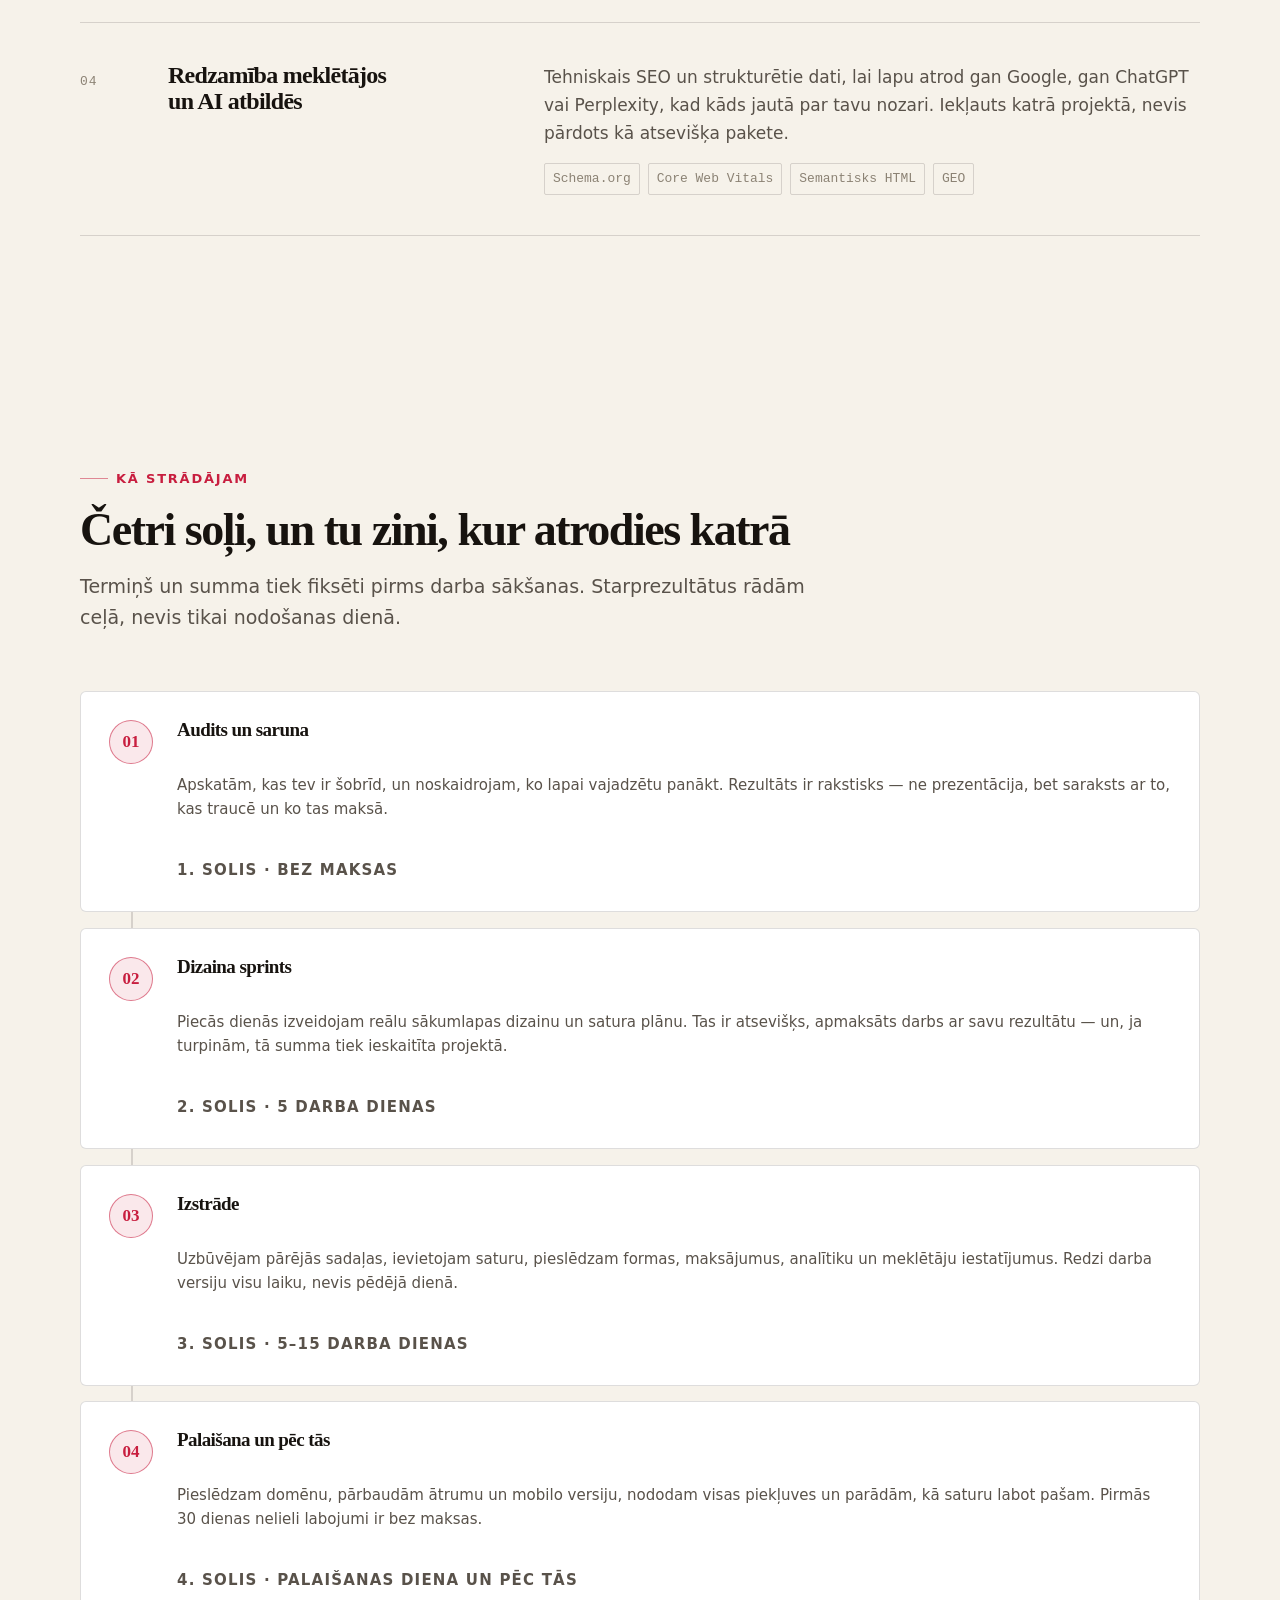
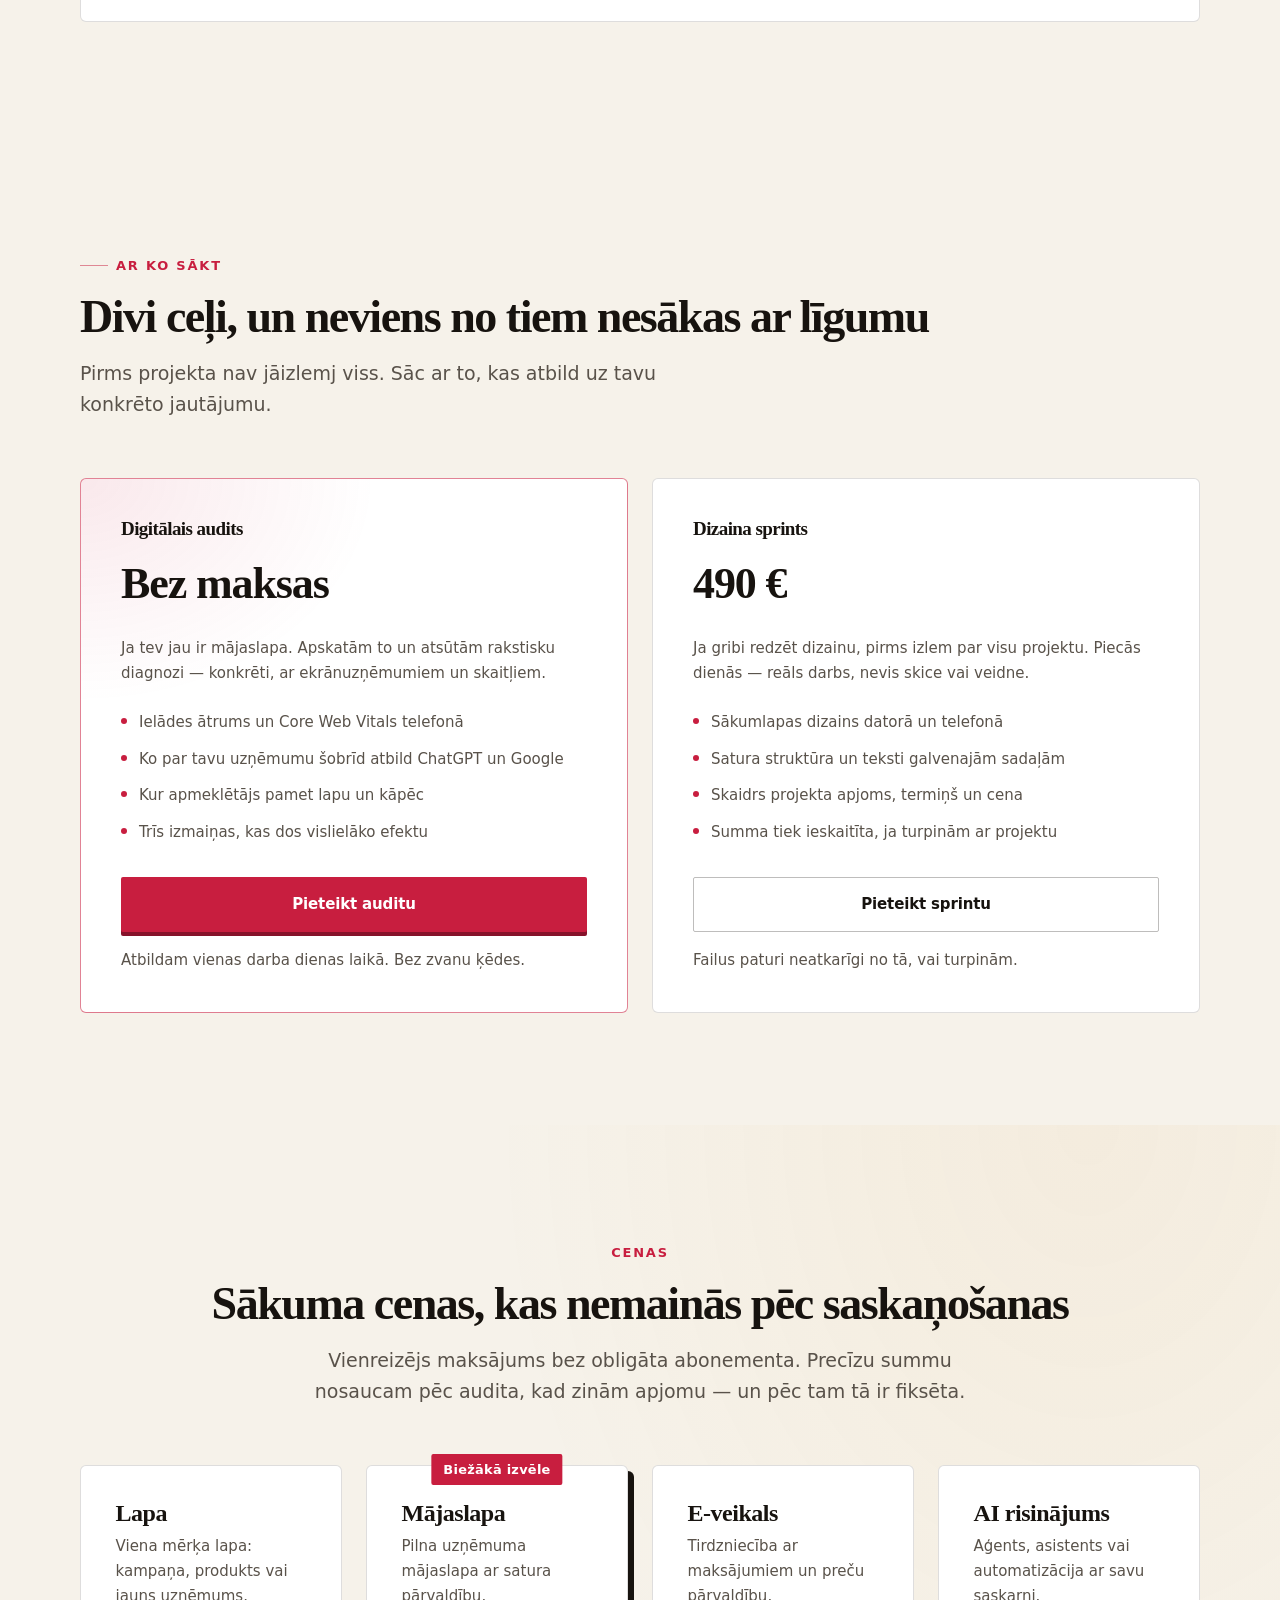
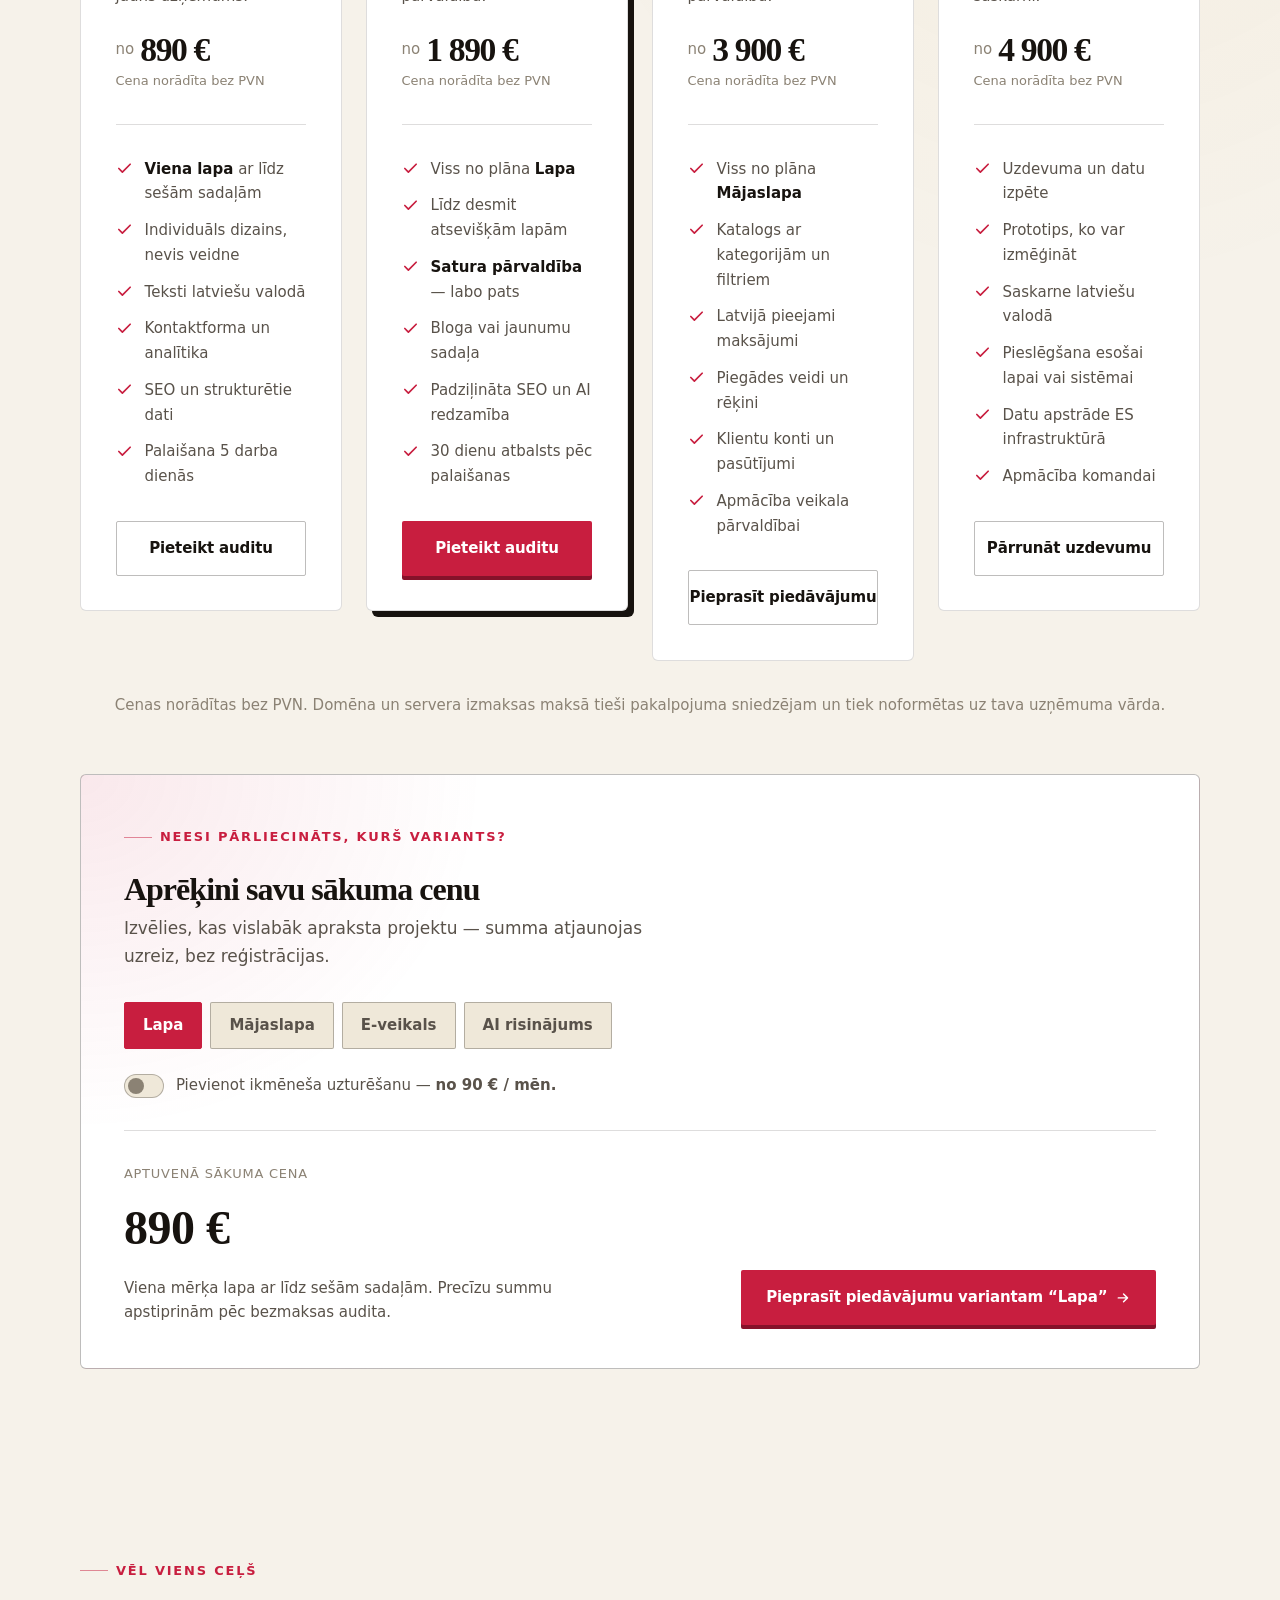
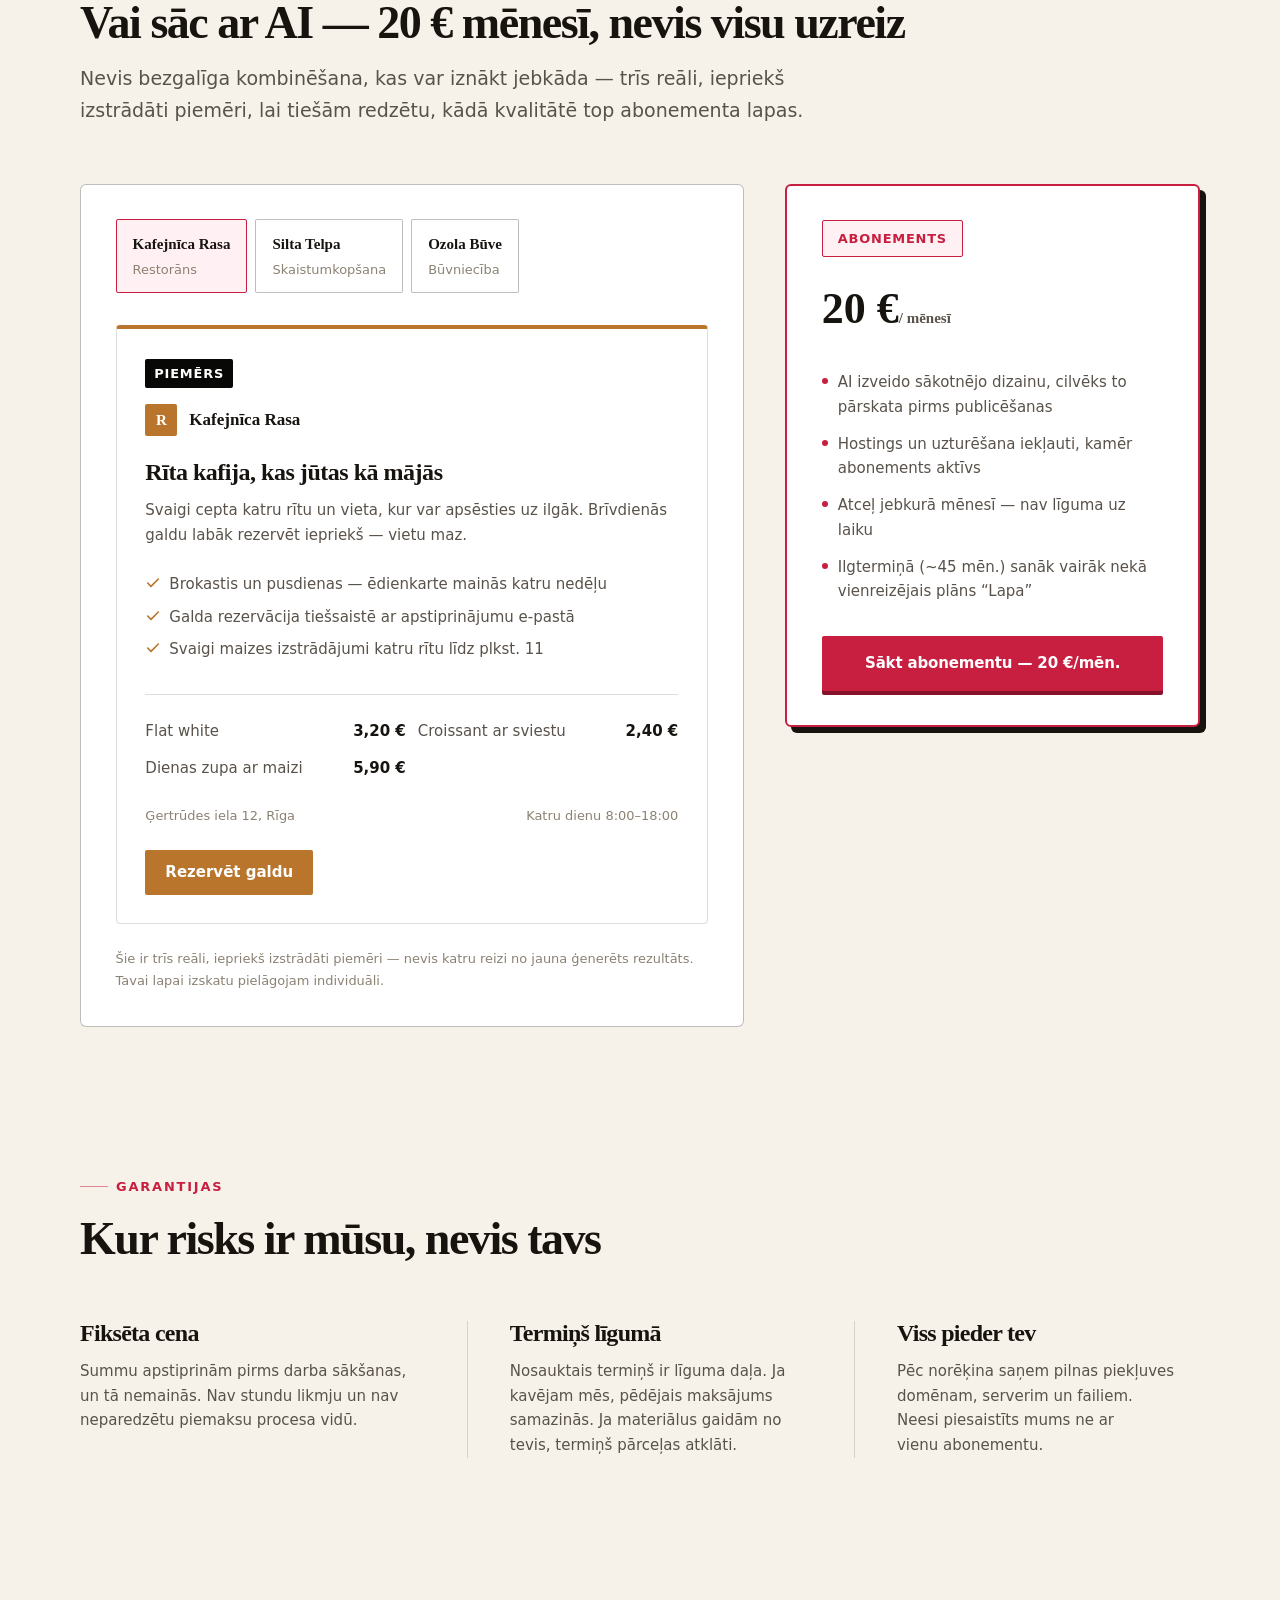
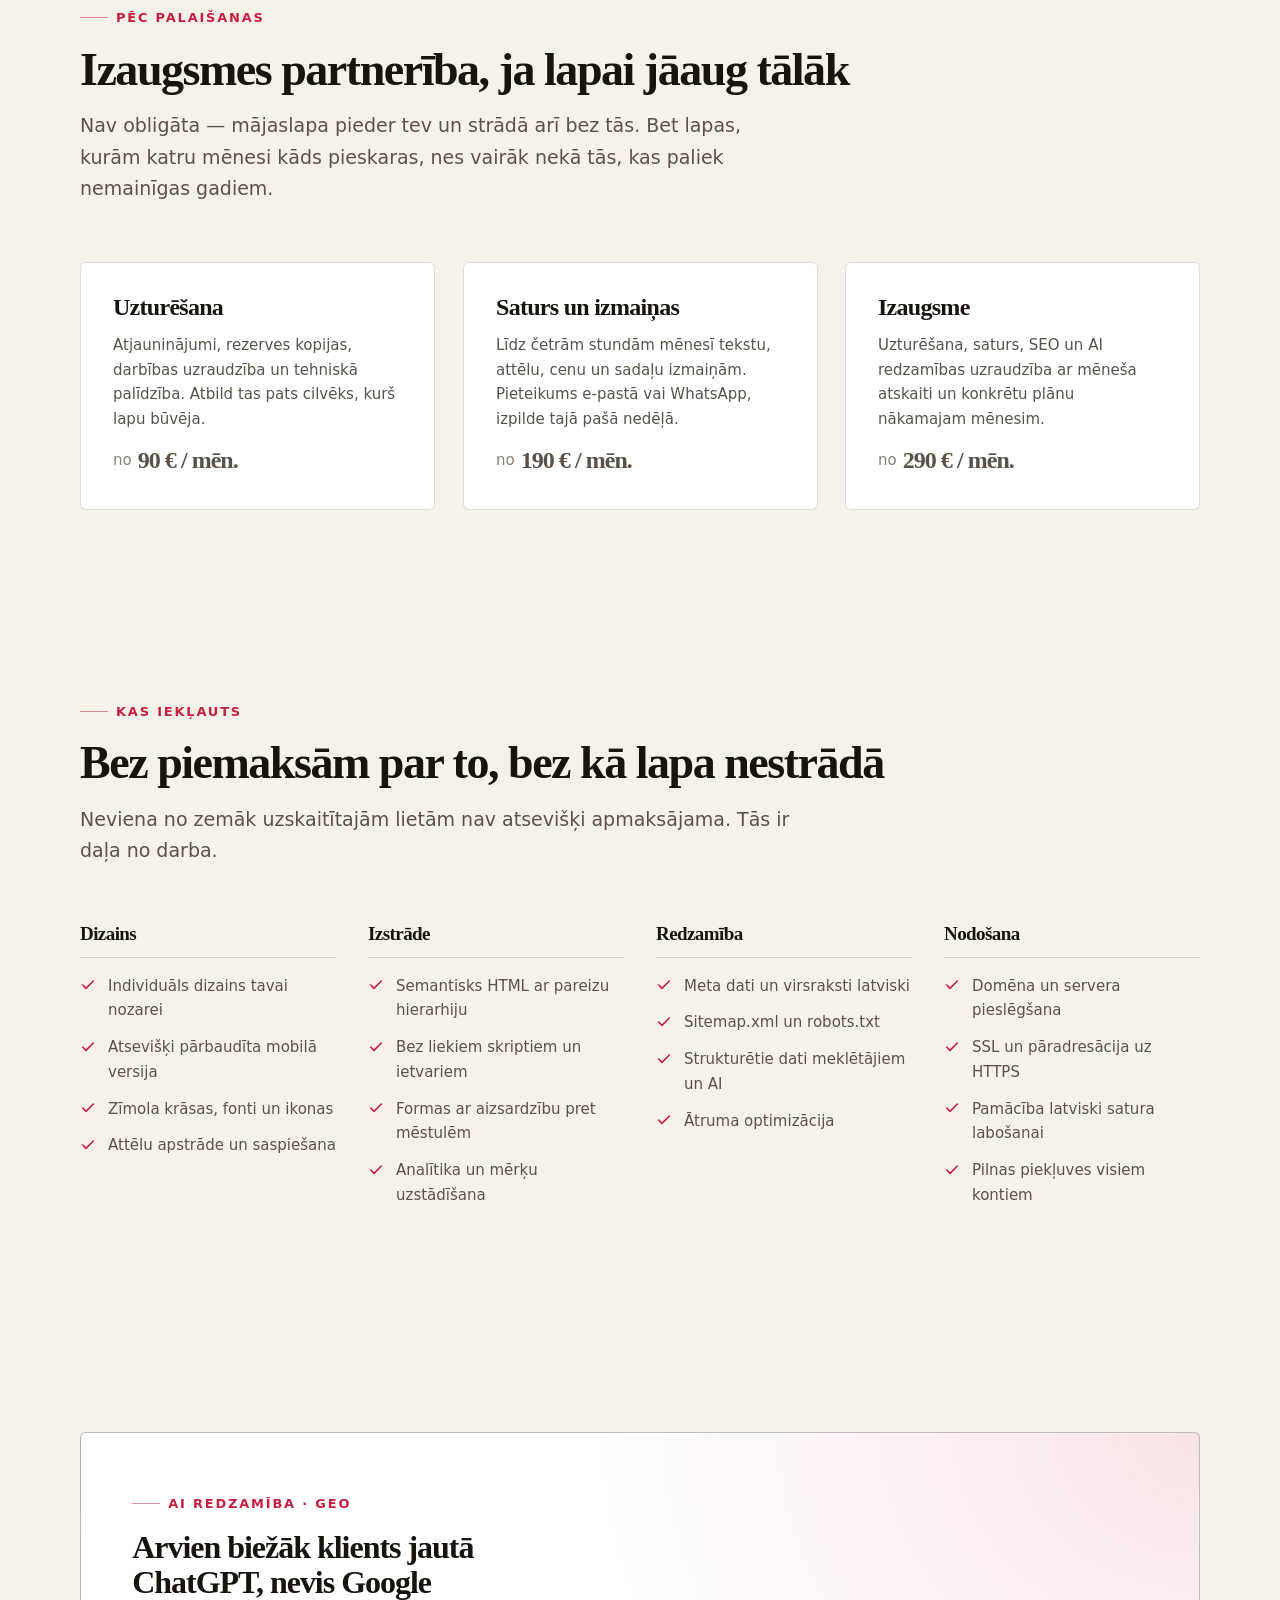
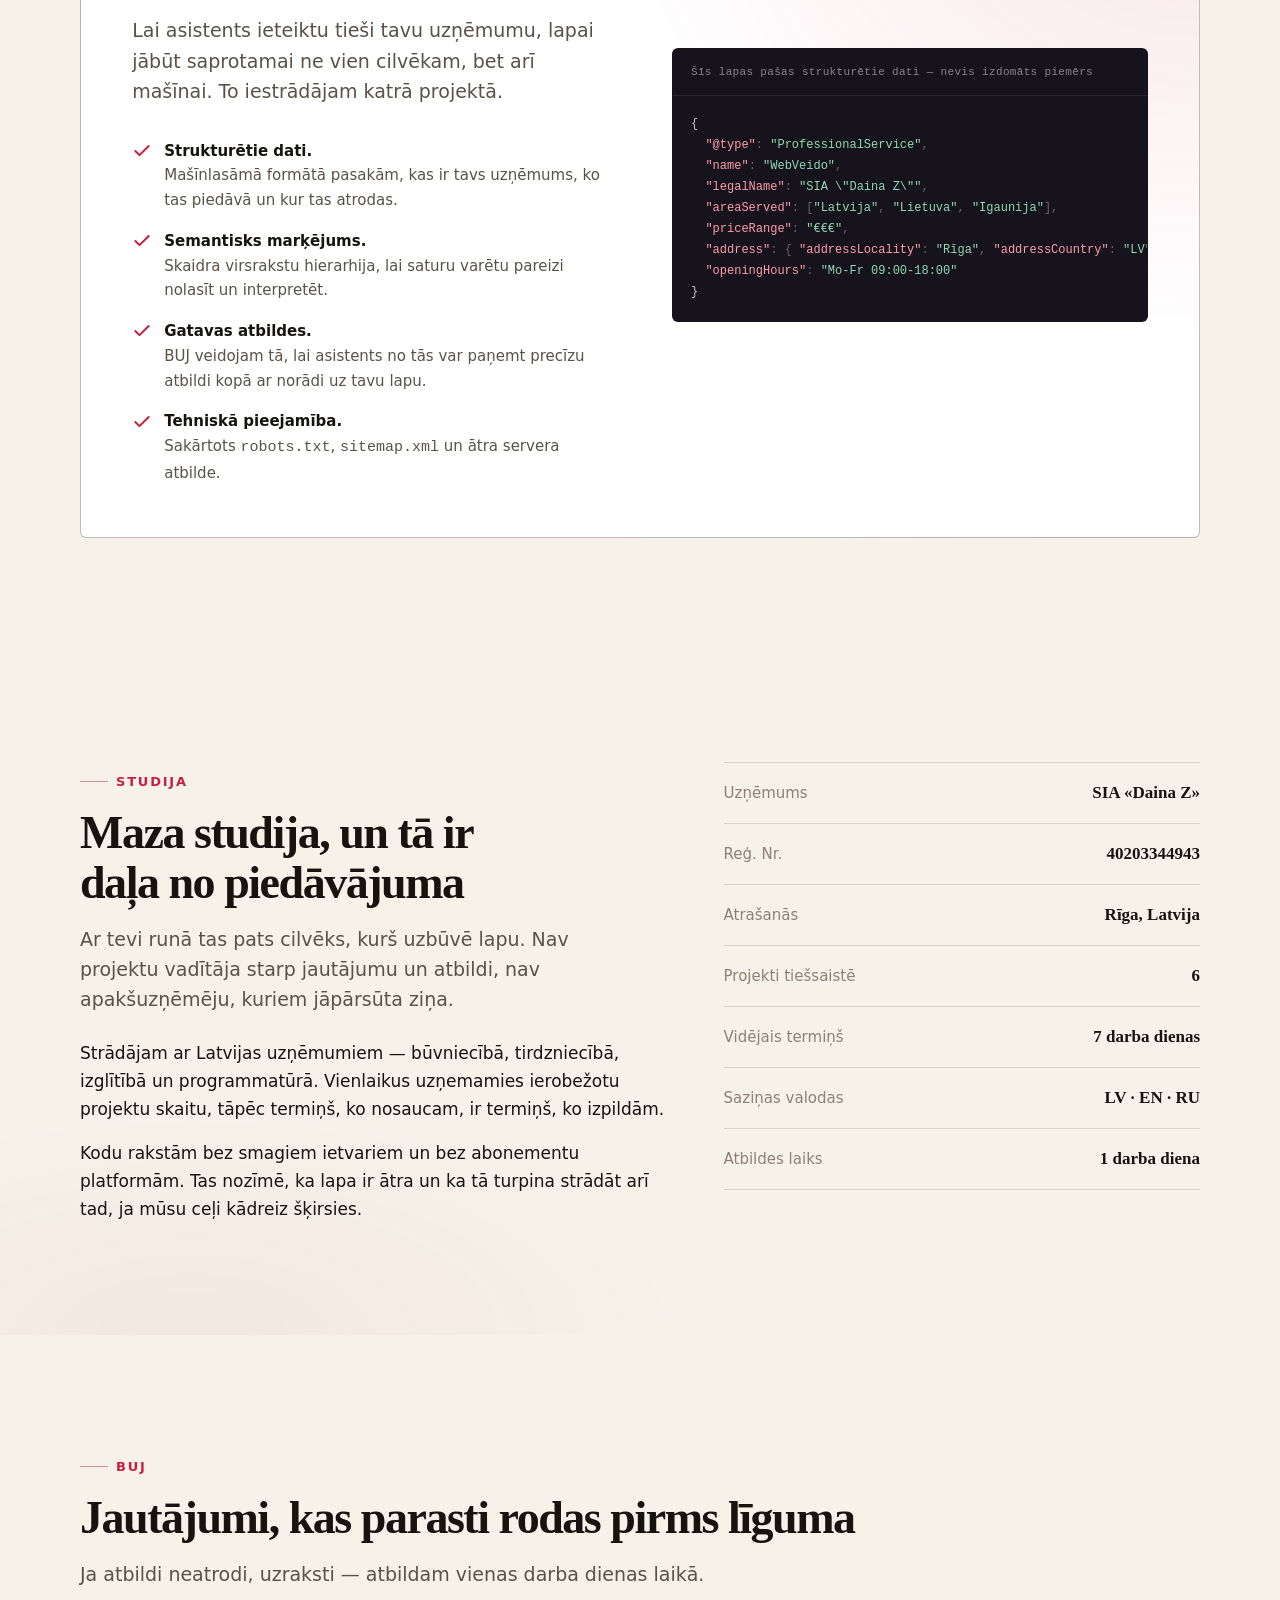
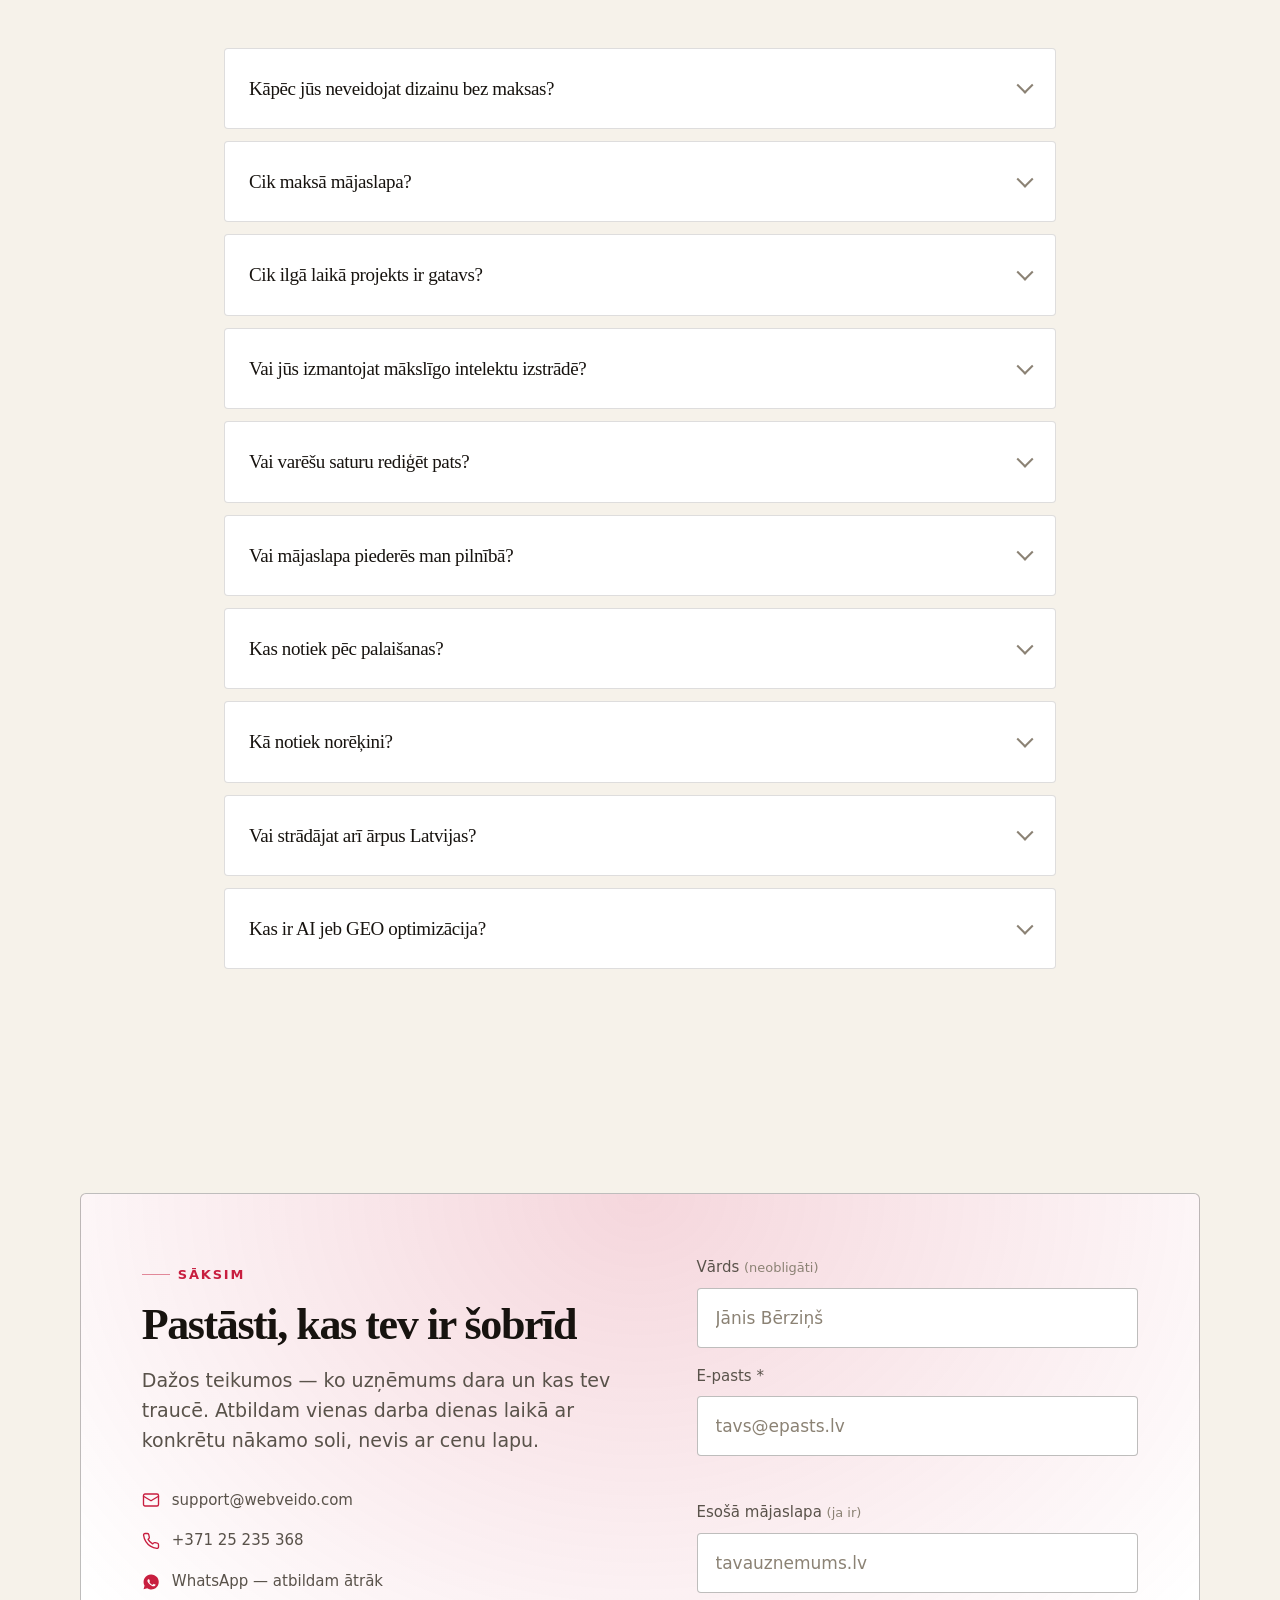
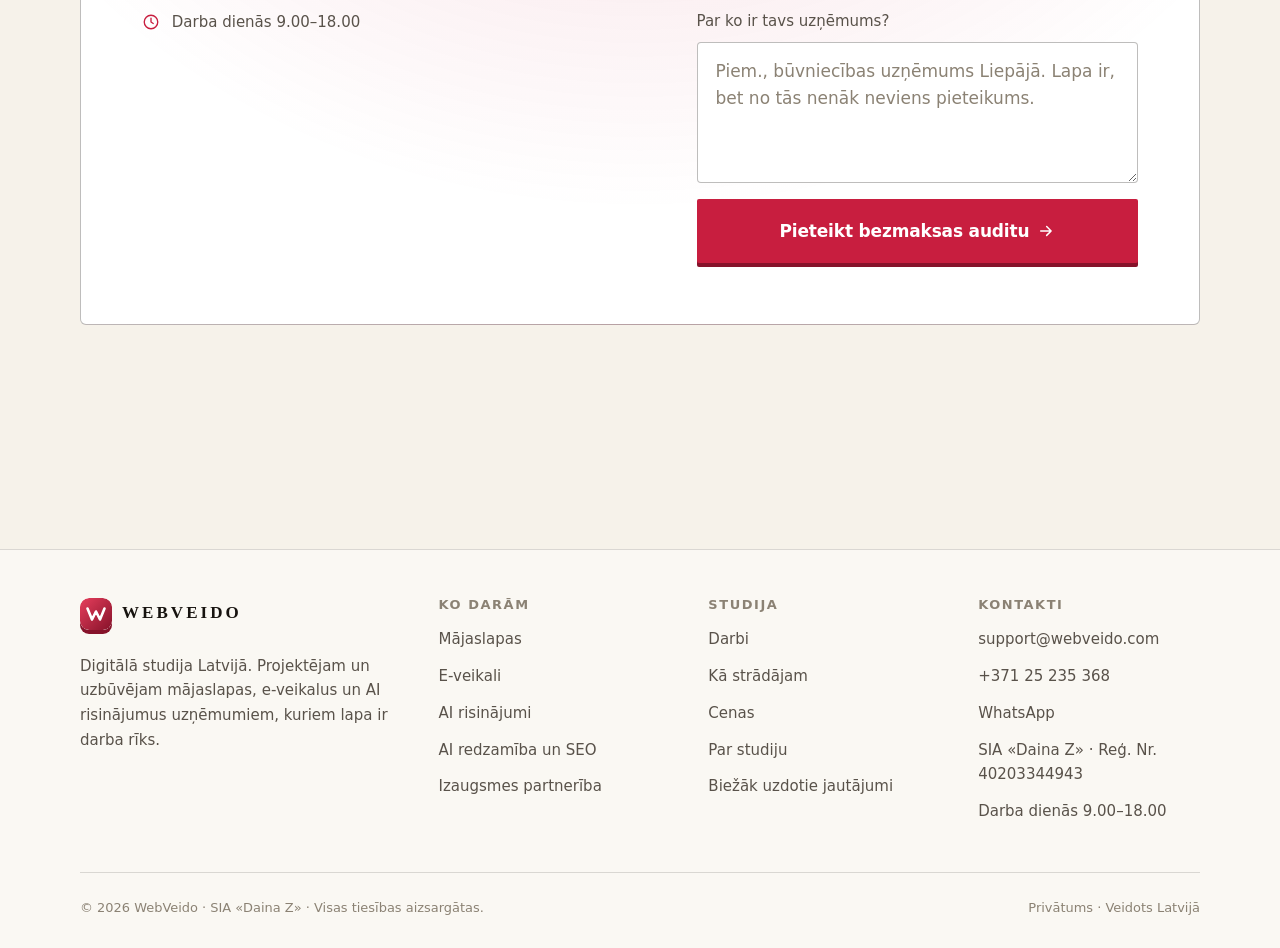
==== commit 1dbf9984: "Nomaina AI Izveides demo no kombinētiska vedņa uz trim reāliem, iepriekš izstrādātiem piemēriem Iepr" ====
--- a/index.html
+++ b/index.html
@@ -887,109 +887,103 @@
         <span class="eyebrow">Vēl viens ceļš</span>
         <h2 id="ai-izveide-virsraksts">Vai sāc ar AI — 20&nbsp;€ mēnesī, nevis visu uzreiz</h2>
         <p>
-          Atbildi uz dažiem jautājumiem un skaties, kā veidojas tavas lapas melnraksts.
-          Ģenerē pati pārlūkprogramma, uzreiz un bez reģistrācijas.
+          Nevis bezgalīga kombinēšana, kas var iznākt jebkāda — trīs reāli, iepriekš
+          izstrādāti piemēri, lai tiešām redzētu, kādā kvalitātē top abonementa lapas.
         </p>
       </div>
 
       <div class="ai-creator" id="ai-creator">
         <div class="ai-creator__panel">
-          <div class="ai-creator__wizard" id="ai-wizard">
-            <div class="ai-creator__dots" id="ai-dots" aria-hidden="true">
-              <span class="is-active"></span><span></span><span></span><span></span>
-            </div>
-
-            <div class="ai-creator__step" id="ai-step-1" data-step="1">
-              <h3>Kāda nozare?</h3>
-              <div class="ai-creator__options" role="group" aria-label="Nozare">
-                <button type="button" class="ai-creator__opt" data-value="restorans">
-                  <svg viewBox="0 0 24 24" fill="none" stroke="currentColor" stroke-width="2.2" stroke-linecap="round" stroke-linejoin="round" aria-hidden="true"><path d="M4 3h11v9a5 5 0 0 1-10 0V3z"/><path d="M17 6h1a3 3 0 0 1 0 6h-1"/><path d="M6 21h8"/></svg>
-                  Restorāns, kafejnīca
-                </button>
-                <button type="button" class="ai-creator__opt" data-value="skaistumkopsana">
-                  <svg viewBox="0 0 24 24" fill="none" stroke="currentColor" stroke-width="2.2" stroke-linecap="round" stroke-linejoin="round" aria-hidden="true"><path d="M12 2s6 7 6 12a6 6 0 0 1-12 0c0-5 6-12 6-12z"/></svg>
-                  Skaistumkopšana
-                </button>
-                <button type="button" class="ai-creator__opt" data-value="buvnieciba">
-                  <svg viewBox="0 0 24 24" fill="none" stroke="currentColor" stroke-width="2.2" stroke-linecap="round" stroke-linejoin="round" aria-hidden="true"><path d="M3 11 12 3l9 8"/><path d="M5 10v10h14V10"/><path d="M9 20v-6h6v6"/></svg>
-                  Būvniecība, remonts
-                </button>
-                <button type="button" class="ai-creator__opt" data-value="konsultacijas">
-                  <svg viewBox="0 0 24 24" fill="none" stroke="currentColor" stroke-width="2.2" stroke-linecap="round" stroke-linejoin="round" aria-hidden="true"><path d="M21 11.5a8.5 8.5 0 0 1-8.5 8.5c-1.35 0-2.62-.32-3.75-.9L3 21l1.9-5.75A8.5 8.5 0 1 1 21 11.5z"/></svg>
-                  Konsultācijas, pakalpojumi
-                </button>
-                <button type="button" class="ai-creator__opt" data-value="eveikals">
-                  <svg viewBox="0 0 24 24" fill="none" stroke="currentColor" stroke-width="2.2" stroke-linecap="round" stroke-linejoin="round" aria-hidden="true"><path d="M6 7h12l1 13H5L6 7z"/><path d="M9 7a3 3 0 0 1 6 0"/></svg>
-                  Interneta veikals
-                </button>
-                <button type="button" class="ai-creator__opt" data-value="portfolio">
-                  <svg viewBox="0 0 24 24" fill="none" stroke="currentColor" stroke-width="2.2" stroke-linecap="round" stroke-linejoin="round" aria-hidden="true"><rect x="3" y="4" width="18" height="16" rx="2"/><circle cx="9" cy="10" r="2"/><path d="M21 16l-5-5-4 4-3-3-6 6"/></svg>
-                  Radoša / portfolio
-                </button>
+          <div class="ai-demo-tabs" id="ai-demo-tabs" role="tablist" aria-label="Piemēri">
+            <button type="button" class="ai-demo-tab is-active" id="ai-tab-restorans" data-demo="restorans" role="tab" aria-selected="true" aria-controls="ai-demo-restorans">
+              <strong>Kafejnīca Rasa</strong><span>Restorāns</span>
+            </button>
+            <button type="button" class="ai-demo-tab" id="ai-tab-skaistumkopsana" data-demo="skaistumkopsana" role="tab" aria-selected="false" aria-controls="ai-demo-skaistumkopsana">
+              <strong>Silta Telpa</strong><span>Skaistumkopšana</span>
+            </button>
+            <button type="button" class="ai-demo-tab" id="ai-tab-buvnieciba" data-demo="buvnieciba" role="tab" aria-selected="false" aria-controls="ai-demo-buvnieciba">
+              <strong>Ozola Būve</strong><span>Būvniecība</span>
+            </button>
+          </div>
+
+          <div class="ai-demo-panels">
+            <article class="ai-demo" id="ai-demo-restorans" role="tabpanel" aria-labelledby="ai-tab-restorans" style="--demo-accent:#b8752b">
+              <span class="ai-creator__preview-tag">PIEMĒRS</span>
+              <div class="ai-creator__preview-logo">
+                <span class="ai-creator__preview-mark">R</span><span>Kafejnīca Rasa</span>
               </div>
-            </div>
-
-            <div class="ai-creator__step" id="ai-step-2" data-step="2" hidden>
-              <h3>Kāds ir uzņēmuma nosaukums?</h3>
-              <div class="field">
-                <label for="ai-name" class="opt">Var izdomāt, ja vēl nav — vienmēr var mainīt</label>
-                <input type="text" class="input" id="ai-name" maxlength="40" placeholder="Piem., Kafejnīca “Rasa”" autocomplete="off">
+              <h4>Rīta kafija, kas jūtas kā mājās</h4>
+              <p>Svaigi cepta katru rītu un vieta, kur var apsēsties uz ilgāk. Brīvdienās galdu labāk rezervēt iepriekš — vietu maz.</p>
+              <ul class="ai-creator__preview-features">
+                <li><svg viewBox="0 0 24 24" fill="none" stroke="currentColor" stroke-width="2.4" stroke-linecap="round" stroke-linejoin="round" aria-hidden="true"><path d="M20 6 9 17l-5-5"/></svg><span>Brokastis un pusdienas — ēdienkarte mainās katru nedēļu</span></li>
+                <li><svg viewBox="0 0 24 24" fill="none" stroke="currentColor" stroke-width="2.4" stroke-linecap="round" stroke-linejoin="round" aria-hidden="true"><path d="M20 6 9 17l-5-5"/></svg><span>Galda rezervācija tiešsaistē ar apstiprinājumu e-pastā</span></li>
+                <li><svg viewBox="0 0 24 24" fill="none" stroke="currentColor" stroke-width="2.4" stroke-linecap="round" stroke-linejoin="round" aria-hidden="true"><path d="M20 6 9 17l-5-5"/></svg><span>Svaigi maizes izstrādājumi katru rītu līdz plkst. 11</span></li>
+              </ul>
+              <div class="ai-demo__strip">
+                <div><span>Flat white</span><span>3,20&nbsp;€</span></div>
+                <div><span>Croissant ar sviestu</span><span>2,40&nbsp;€</span></div>
+                <div><span>Dienas zupa ar maizi</span><span>5,90&nbsp;€</span></div>
               </div>
-            </div>
-
-            <div class="ai-creator__step" id="ai-step-3" data-step="3" hidden>
-              <h3>Kāds ir galvenais mērķis?</h3>
-              <div class="ai-creator__options ai-creator__options--row" role="group" aria-label="Mērķis">
-                <button type="button" class="ai-creator__opt" data-value="pieteikumi">Pieteikumi un zvani</button>
-                <button type="button" class="ai-creator__opt" data-value="pardot">Pārdot tiešsaistē</button>
-                <button type="button" class="ai-creator__opt" data-value="radit">Rādīt darbus</button>
-                <button type="button" class="ai-creator__opt" data-value="informet">Informēt par sevi</button>
+              <div class="ai-demo__footer">
+                <span>Ģertrūdes iela 12, Rīga</span>
+                <span>Katru dienu 8:00–18:00</span>
               </div>
-            </div>
-
-            <div class="ai-creator__step" id="ai-step-4" data-step="4" hidden>
-              <h3>Kāds stils?</h3>
-              <div class="ai-creator__options ai-creator__options--row" role="group" aria-label="Stils">
-                <button type="button" class="ai-creator__opt" data-value="klasisks">Klasisks</button>
-                <button type="button" class="ai-creator__opt" data-value="mierigs">Mierīgs</button>
-                <button type="button" class="ai-creator__opt" data-value="silts">Silts</button>
+              <span class="ai-creator__preview-cta">Rezervēt galdu</span>
+            </article>
+
+            <article class="ai-demo" id="ai-demo-skaistumkopsana" role="tabpanel" aria-labelledby="ai-tab-skaistumkopsana" style="--demo-accent:#2f5fa8" hidden>
+              <span class="ai-creator__preview-tag">PIEMĒRS</span>
+              <div class="ai-creator__preview-logo">
+                <span class="ai-creator__preview-mark">S</span><span>Silta Telpa</span>
               </div>
-            </div>
-
-            <div class="ai-creator__nav">
-              <button type="button" class="btn btn--ghost" id="ai-back" hidden>
-                <svg viewBox="0 0 24 24" fill="none" stroke="currentColor" stroke-width="2.2" stroke-linecap="round" stroke-linejoin="round" aria-hidden="true"><path d="M19 12H5M11 6l-6 6 6 6"/></svg>
-                Atpakaļ
-              </button>
-              <button type="button" class="btn btn--primary" id="ai-next" disabled>
-                <span id="ai-next-label">Tālāk</span>
-                <svg viewBox="0 0 24 24" fill="none" stroke="currentColor" stroke-width="2.2" stroke-linecap="round" stroke-linejoin="round" aria-hidden="true"><path d="M5 12h14M13 6l6 6-6 6"/></svg>
-              </button>
-            </div>
-          </div>
-
-          <div class="ai-creator__progress" id="ai-progress" hidden aria-live="polite">
-            <p class="ai-creator__progress-line" data-line="1">Analizē nozari…</p>
-            <p class="ai-creator__progress-line" data-line="2">Izvēlas krāsu paleti…</p>
-            <p class="ai-creator__progress-line" data-line="3">Raksta virsrakstus…</p>
-            <p class="ai-creator__progress-line" data-line="4">Saliek sadaļas…</p>
-          </div>
-
-          <div class="ai-creator__preview" id="ai-preview" hidden>
-            <span class="ai-creator__preview-tag">AI PRIEKŠSKATS</span>
-            <div class="ai-creator__preview-inner" id="ai-preview-inner">
-              <div class="ai-creator__preview-logo" id="ai-p-logo"></div>
-              <h4 id="ai-p-h1"></h4>
-              <p id="ai-p-lead"></p>
-              <ul class="ai-creator__preview-features" id="ai-p-features"></ul>
-              <span class="ai-creator__preview-cta" id="ai-p-cta"></span>
-            </div>
-            <p class="ai-creator__honesty">
-              Šis ir dzīvs priekšskats tavā pārlūkā, ne publicēta lapa. Reālu, pilnībā
-              izstrādātu versiju sagatavo mūsu komanda pēc abonēšanas.
-            </p>
-            <button type="button" class="ai-creator__restart" id="ai-restart">Sākt no jauna</button>
-          </div>
+              <h4>Vieta, kur elpo lēnāk</h4>
+              <p>Sejas kopšana, masāžas un manikīrs vienuviet — pieraksts tiešsaistē jebkurā diennakts laikā, bez zvana darba laikā.</p>
+              <ul class="ai-creator__preview-features">
+                <li><svg viewBox="0 0 24 24" fill="none" stroke="currentColor" stroke-width="2.4" stroke-linecap="round" stroke-linejoin="round" aria-hidden="true"><path d="M20 6 9 17l-5-5"/></svg><span>Sejas kopšanas procedūras ar individuālu pieeju</span></li>
+                <li><svg viewBox="0 0 24 24" fill="none" stroke="currentColor" stroke-width="2.4" stroke-linecap="round" stroke-linejoin="round" aria-hidden="true"><path d="M20 6 9 17l-5-5"/></svg><span>Klasiskā un karsto akmeņu masāža</span></li>
+                <li><svg viewBox="0 0 24 24" fill="none" stroke="currentColor" stroke-width="2.4" stroke-linecap="round" stroke-linejoin="round" aria-hidden="true"><path d="M20 6 9 17l-5-5"/></svg><span>Manikīrs un pedikīrs ar ilgtspējīgu segumu</span></li>
+              </ul>
+              <div class="ai-demo__strip">
+                <div><span>Sejas tīrīšana, 55 min</span><span>45&nbsp;€</span></div>
+                <div><span>Relaksējošā masāža, 60 min</span><span>50&nbsp;€</span></div>
+                <div><span>Manikīrs ar gēllaku</span><span>35&nbsp;€</span></div>
+              </div>
+              <div class="ai-demo__footer">
+                <span>Brīvības iela 88, Rīga</span>
+                <span>P.–S. 10:00–19:00</span>
+              </div>
+              <span class="ai-creator__preview-cta">Pieteikties vizītei</span>
+            </article>
+
+            <article class="ai-demo" id="ai-demo-buvnieciba" role="tabpanel" aria-labelledby="ai-tab-buvnieciba" style="--demo-accent:#c81e3f" hidden>
+              <span class="ai-creator__preview-tag">PIEMĒRS</span>
+              <div class="ai-creator__preview-logo">
+                <span class="ai-creator__preview-mark">O</span><span>Ozola Būve</span>
+              </div>
+              <h4>No pamatiem līdz atslēgai</h4>
+              <p>Jaunbūves, renovācija un iekštelpu apdare Rīgā un apkārtnē — katram objektam viens atbildīgais darbu vadītājs no sākuma līdz nodošanai.</p>
+              <ul class="ai-creator__preview-features">
+                <li><svg viewBox="0 0 24 24" fill="none" stroke="currentColor" stroke-width="2.4" stroke-linecap="round" stroke-linejoin="round" aria-hidden="true"><path d="M20 6 9 17l-5-5"/></svg><span>Jaunbūves ar pilnu tehnisko uzraudzību</span></li>
+                <li><svg viewBox="0 0 24 24" fill="none" stroke="currentColor" stroke-width="2.4" stroke-linecap="round" stroke-linejoin="round" aria-hidden="true"><path d="M20 6 9 17l-5-5"/></svg><span>Renovācija bez dzīvošanas pārtraukšanas</span></li>
+                <li><svg viewBox="0 0 24 24" fill="none" stroke="currentColor" stroke-width="2.4" stroke-linecap="round" stroke-linejoin="round" aria-hidden="true"><path d="M20 6 9 17l-5-5"/></svg><span>Iekštelpu apdare pēc individuāla projekta</span></li>
+              </ul>
+              <div class="ai-demo__strip">
+                <div><span>Pabeigti objekti šogad</span><span>14</span></div>
+                <div><span>Vidējais projekta ilgums</span><span>6 ned.</span></div>
+                <div><span>Garantija darbiem</span><span>24 mēn.</span></div>
+              </div>
+              <div class="ai-demo__footer">
+                <span>Apkalpojam Rīgu un Pierīgu</span>
+                <span>P.–Pk. 8:00–17:00</span>
+              </div>
+              <span class="ai-creator__preview-cta">Pieprasīt tāmi</span>
+            </article>
+          </div>
+
+          <p class="ai-creator__honesty">
+            Šie ir trīs reāli, iepriekš izstrādāti piemēri — nevis katru reizi no jauna
+            ģenerēts rezultāts. Tavai lapai izskatu pielāgojam individuāli.
+          </p>
         </div>
 
         <aside class="ai-creator__price">
--- a/assets/css/main.css
+++ b/assets/css/main.css
@@ -1280,77 +1280,37 @@
   background: var(--surface);
 }
 
-.ai-creator__dots { display: flex; gap: var(--sp-2); margin-bottom: var(--sp-6); }
-
-.ai-creator__dots span {
-  width: 8px; height: 8px;
-  border-radius: 50%;
-  background: var(--border-strong);
-}
-
-.ai-creator__dots span.is-done { background: var(--accent); opacity: 0.5; }
-.ai-creator__dots span.is-active { background: var(--accent); }
-
-.ai-creator__step h3 { font-size: var(--fs-xl); margin-bottom: var(--sp-5); }
-
-.ai-creator__options {
-  display: grid;
-  grid-template-columns: repeat(auto-fit, minmax(min(100%, 13.5rem), 1fr));
-  gap: var(--sp-3);
-}
-
-.ai-creator__options--row { grid-template-columns: repeat(auto-fit, minmax(min(100%, 10rem), 1fr)); }
-
-.ai-creator__opt {
-  display: flex;
-  align-items: center;
-  gap: var(--sp-3);
-  padding: var(--sp-4);
+.ai-demo-tabs {
+  display: flex;
+  flex-wrap: wrap;
+  gap: var(--sp-2);
+  margin-bottom: var(--sp-6);
+}
+
+.ai-demo-tab {
+  display: flex;
+  flex-direction: column;
+  gap: 0.125rem;
+  padding: var(--sp-3) var(--sp-4);
   border-radius: var(--r-sm);
   border: 1px solid var(--border-strong);
   background: var(--bg-elevated);
   color: var(--text);
-  font-family: var(--font-body);
-  font-size: var(--fs-sm);
-  font-weight: 600;
   text-align: left;
   cursor: pointer;
-  transition: border-color var(--t-fast) var(--ease), background-color var(--t-fast) var(--ease), color var(--t-fast) var(--ease);
-}
-
-.ai-creator__opt svg { width: 1.25rem; height: 1.25rem; flex: none; color: var(--accent); }
-.ai-creator__opt:hover { border-color: var(--accent); }
-
-.ai-creator__opt.is-active {
+  transition: border-color var(--t-fast) var(--ease), background-color var(--t-fast) var(--ease);
+}
+
+.ai-demo-tab strong { font-family: var(--font-display); font-size: var(--fs-sm); font-weight: 600; }
+.ai-demo-tab span { font-size: var(--fs-xs); color: var(--text-subtle); }
+.ai-demo-tab:hover { border-color: var(--accent); }
+
+.ai-demo-tab.is-active {
   border-color: var(--accent);
   background: var(--brand-50);
-  color: var(--accent);
-}
-
-[data-theme="dark"] .ai-creator__opt.is-active { background: var(--brand-900); }
-
-.ai-creator__nav {
-  display: flex;
-  align-items: center;
-  gap: var(--sp-3);
-  margin-top: var(--sp-6);
-}
-
-.ai-creator__nav .btn--primary { margin-left: auto; }
-
-.ai-creator__progress { display: grid; gap: var(--sp-4); padding-block: var(--sp-7); }
-.ai-creator__progress[hidden] { display: none; }
-
-.ai-creator__progress-line {
-  font-family: var(--font-mono);
-  font-size: var(--fs-sm);
-  color: var(--text-subtle);
-  opacity: 0.45;
-  transition: opacity var(--t-base) var(--ease), color var(--t-base) var(--ease);
-}
-
-.ai-creator__progress-line.is-active { opacity: 1; color: var(--text); }
-.ai-creator__progress-line.is-active::before { content: "✓ "; color: var(--accent); font-weight: 700; }
+}
+
+[data-theme="dark"] .ai-demo-tab.is-active { background: var(--brand-900); }
 
 .ai-creator__preview-tag {
   display: inline-block;
@@ -1364,7 +1324,7 @@
   letter-spacing: 0.06em;
 }
 
-.ai-creator__preview-inner {
+.ai-demo {
   padding: clamp(1.25rem, 1rem + 1vw, 2rem);
   border-radius: var(--r-md);
   border: 1px solid var(--border);
@@ -1392,7 +1352,7 @@
   font-size: var(--fs-sm);
 }
 
-.ai-creator__preview-inner h4 {
+.ai-demo h4 {
   font-family: var(--font-display);
   font-size: var(--fs-lg);
   font-weight: 600;
@@ -1400,7 +1360,7 @@
   margin-bottom: var(--sp-3);
 }
 
-.ai-creator__preview-inner > p {
+.ai-demo > p {
   color: var(--text-muted);
   font-size: var(--fs-sm);
   max-width: 34rem;
@@ -1421,6 +1381,35 @@
 }
 
 .ai-creator__preview-features svg { width: 1rem; height: 1rem; flex: none; margin-top: 0.2em; color: var(--demo-accent, var(--accent)); }
+
+.ai-demo__strip {
+  display: grid;
+  grid-template-columns: repeat(auto-fit, minmax(min(100%, 11rem), 1fr));
+  gap: var(--sp-3);
+  margin-top: var(--sp-6);
+  padding-top: var(--sp-5);
+  border-top: 1px solid var(--border);
+}
+
+.ai-demo__strip > div {
+  display: flex;
+  justify-content: space-between;
+  gap: var(--sp-2);
+  font-size: var(--fs-sm);
+}
+
+.ai-demo__strip > div span:first-child { color: var(--text-muted); }
+.ai-demo__strip > div span:last-child { font-weight: 600; font-variant-numeric: tabular-nums; }
+
+.ai-demo__footer {
+  display: flex;
+  flex-wrap: wrap;
+  justify-content: space-between;
+  gap: var(--sp-2);
+  margin-top: var(--sp-5);
+  font-size: var(--fs-xs);
+  color: var(--text-subtle);
+}
 
 .ai-creator__preview-cta {
   display: inline-block;
@@ -1437,16 +1426,6 @@
   margin-top: var(--sp-5);
   font-size: var(--fs-xs);
   color: var(--text-subtle);
-}
-
-.ai-creator__restart {
-  margin-top: var(--sp-3);
-  font-size: var(--fs-sm);
-  font-weight: 600;
-  color: var(--accent);
-  text-decoration: underline;
-  text-underline-offset: 3px;
-  cursor: pointer;
 }
 
 .ai-creator__price {
--- a/assets/css/motion.css
+++ b/assets/css/motion.css
@@ -585,23 +585,6 @@
 .work__viewport.is-playing .work__shot { opacity: 0; }
 
 /* ==========================================================================
-   9.8 AI IZVEIDES PRIEKŠSKATA IENĀKŠANA
-   --------------------------------------------------------------------------
-   `ai-creator.js` noņem `hidden` un pievieno `.is-visible` vienu kadru
-   vēlāk (lai `display:none → block` maiņa jau būtu notikusi, pirms sākas
-   pāreja) — tāpēc šeit pietiek ar parastu CSS transition, nevis rAF
-   izlīdzināšanu kā scroll-3d.js sistēmām.
-   ========================================================================== */
-
-.ai-creator__preview {
-  opacity: 0;
-  transform: translateY(10px);
-  transition: opacity 420ms var(--ease), transform 420ms var(--ease);
-}
-
-.ai-creator__preview.is-visible { opacity: 1; transform: none; }
-
-/* ==========================================================================
    10. SAMAZINĀTAS KUSTĪBAS REŽĪMS
    --------------------------------------------------------------------------
    `hero-scene.js` pats pārtrauc darbību agri, ja šis iestatījums ir
@@ -623,9 +606,7 @@
   .hero__intro > *,
   .hero__actions .btn,
   [data-reveal],
-  .reveal-stagger > *,
-  .ai-creator__preview,
-  .ai-creator__progress-line {
+  .reveal-stagger > * {
     opacity: 1 !important;
     transform: none !important;
     filter: none !important;
